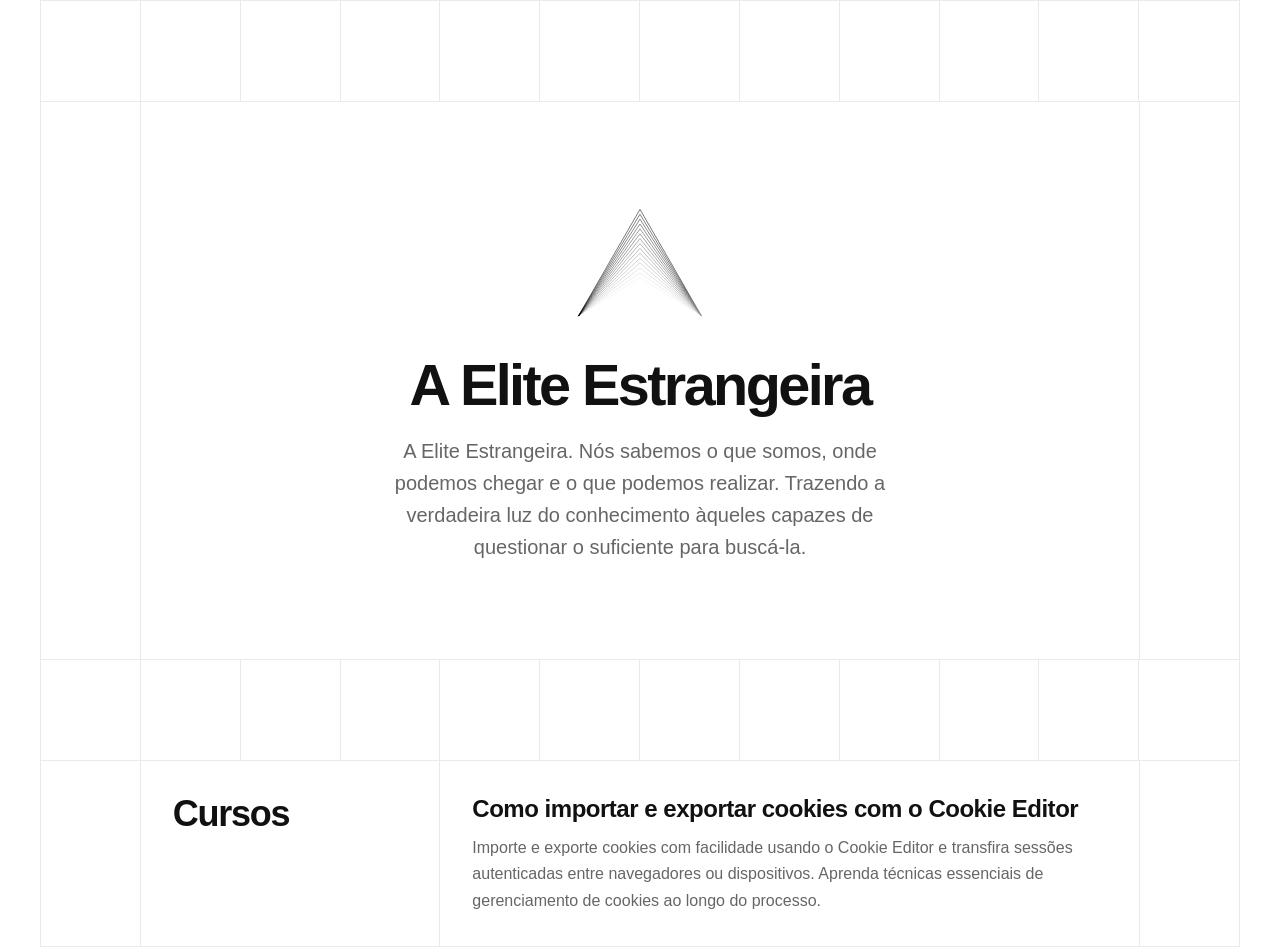
==== index.html @ 9ab05b37 "Initial commit" ====
<!DOCTYPE html>
<html lang="pt-BR" class="light-theme" data-triangle-effect="on" data-triangle-flashes="on">
<head>
  <meta charset="utf-8">
  <meta name="viewport" content="width=device-width, initial-scale=1">
  <meta name="color-scheme" content="light">
  <meta name="description" content="Academia A Elite Estrangeira. A Elite Estrangeira. Nós sabemos o que somos, onde podemos chegar e o que podemos realizar. Trazendo a verdadeira luz do conhecimento àqueles capazes de questionar o suficiente para buscá-la.">
  <title>Academia | A Elite Estrangeira</title>
  <link rel="icon" type="image/x-icon" href="ui/favicon.ico">
  <link rel="stylesheet" href="academy.css">
</head>
<body>
  <main class="academy-content" id="conteudo" aria-labelledby="academy-title">
    <div class="grid-spacer" aria-hidden="true"><span></span><span></span><span></span><span></span><span></span><span></span><span></span><span></span><span></span><span></span><span></span><span></span></div>
    <section class="academy-intro" aria-label="Apresentação da academia">
      <div class="intro-sidebar" aria-hidden="true"></div>
      <div class="intro-center">
        <svg aria-label="Triângulo da A Elite Estrangeira com efeito visual original" class="triangle-module__d-3XEG__triangle hero-brand-mark" fill="none" role="img" style="display:block;width:min(150px,42vw);height:auto;" viewbox="460 430 280 230"><path d="M485 650.4h230L600 451.21z" fill="var(--geist-background)"></path><path d="M715 650.4 L600 451.21 L485 650.4" opacity="1" stroke="var(--geist-foreground)"></path><path d="M715 650.4 L600 460.33 L485 650.4" opacity="0.93" stroke="var(--geist-foreground)"></path><path d="M715 650.4 L600 469.44 L485 650.4" opacity="0.87" stroke="var(--geist-foreground)"></path><path d="M715 650.4 L600 478.56 L485 650.4" opacity="0.8" stroke="var(--geist-foreground)"></path><path d="M715 650.4 L600 487.67 L485 650.4" opacity="0.73" stroke="var(--geist-foreground)"></path><path d="M715 650.4 L600 496.79 L485 650.4" opacity="0.67" stroke="var(--geist-foreground)"></path><path d="M715 650.4 L600 505.9 L485 650.4" opacity="0.6" stroke="var(--geist-foreground)"></path><path d="M715 650.4 L600 515.02 L485 650.4" opacity="0.53" stroke="var(--geist-foreground)"></path><path d="M715 650.4 L600 524.13 L485 650.4" opacity="0.47" stroke="var(--geist-foreground)"></path><path d="M715 650.4 L600 533.25 L485 650.4" opacity="0.4" stroke="var(--geist-foreground)"></path><path d="M715 650.4 L600 542.36 L485 650.4" opacity="0.33" stroke="var(--geist-foreground)"></path><path d="M715 650.4 L600 551.48 L485 650.4" opacity="0.27" stroke="var(--geist-foreground)"></path><path d="M715 650.4 L600 560.59 L485 650.4" opacity="0.2" stroke="var(--geist-foreground)"></path><path d="M715 650.4 L600 569.71 L485 650.4" opacity="0.13" stroke="var(--geist-foreground)"></path><path d="M715 650.4 L600 578.82 L485 650.4" opacity="0.07" stroke="var(--geist-foreground)"></path>
</svg>
        <h1 id="academy-title">A Elite Estrangeira</h1>
        <p class="manifesto">A Elite Estrangeira. Nós sabemos o que somos, onde podemos chegar e o que podemos realizar. Trazendo a verdadeira luz do conhecimento àqueles capazes de questionar o suficiente para buscá-la.</p>
      </div>
      <div class="intro-sidebar" aria-hidden="true"></div>
    </section>
    <div class="grid-spacer" aria-hidden="true"><span></span><span></span><span></span><span></span><span></span><span></span><span></span><span></span><span></span><span></span><span></span><span></span></div>
    <section class="academy-courses" aria-labelledby="courses-title">
      <div class="courses-gutter" aria-hidden="true"></div>
      <div class="courses-heading"><h2 id="courses-title">Cursos</h2></div>
      <div class="course-contents">
        <article class="course-card">
          <h3>Como importar e exportar cookies com o Cookie Editor</h3>
          <p>Importe e exporte cookies com facilidade usando o Cookie Editor e transfira sessões autenticadas entre navegadores ou dispositivos. Aprenda técnicas essenciais de gerenciamento de cookies ao longo do processo.</p>
        </article>
      </div>
      <div class="courses-gutter" aria-hidden="true"></div>
    </section>
  </main>
</body>
</html>
---- academy.css ----
/* Static academy content only — no original header, banner or footer. */
:root { --geist-background: #fff; --geist-foreground: #000;
  --triangle-scan-duration: 4.8s; --triangle-flash-duration: 3.2s;
  --triangle-precession-duration: 6.4s; --triangle-hover-duration: 2.4s;
  color-scheme: light; }
*, *::before, *::after { box-sizing: border-box; }
html { background: #fff; color: #111; scroll-behavior: smooth; }
body { margin: 0; background: #fff; font-family: Arial, Helvetica, system-ui, sans-serif; -webkit-font-smoothing: antialiased; }
.academy-content { max-width: 1200px; min-height: 100vh; margin: 0 auto; border: 1px solid #eaeaea; border-top: 0; border-bottom: 0; }
.grid-spacer { display: grid; grid-template-columns: repeat(12, 1fr); border-top: 1px solid #eaeaea; border-bottom: 1px solid #eaeaea; }
.grid-spacer span { aspect-ratio: 1; border-right: 1px solid #eaeaea; }
.grid-spacer span:last-child { border-right: 0; }
.academy-intro { display: grid; grid-template-columns: 1fr 10fr 1fr; }
.intro-sidebar { border-right: 1px solid #eaeaea; }
.intro-sidebar:last-child { border-left: 1px solid #eaeaea; border-right: 0; }
.intro-center { display: flex; flex-direction: column; align-items: center; justify-content: center; text-align: center; padding: 96px 32px; min-height: 460px; }
.hero-brand-mark { display: block; width: min(150px, 42vw); height: auto; flex: none; }
h1 { font-size: clamp(30px, 4.5vw, 60px); letter-spacing: -.045em; line-height: 1.14; font-weight: 650; margin: 32px 0 16px; }
.manifesto { max-width: 530px; width: 100%; margin: 0; font-size: clamp(16px, 1.6vw, 20px); line-height: 1.6; color: #666; text-wrap: pretty; }
.academy-courses { display: grid; grid-template-columns: 1fr 3fr 7fr 1fr; border-bottom: 1px solid #eaeaea; }
.courses-gutter:first-child { border-right: 1px solid #eaeaea; }
.courses-gutter:last-child { border-left: 1px solid #eaeaea; }
.courses-heading { padding: 32px; border-right: 1px solid #eaeaea; }
h2 { font-size: clamp(25px, 3vw, 36px); font-weight: 650; letter-spacing: -.035em; margin: 0; }
.course-card { display: grid; align-content: center; gap: 10px; padding: 32px; }
h3 { font-size: clamp(18px, 2vw, 24px); font-weight: 650; line-height: 1.35; letter-spacing: -.02em; margin: 0; }
.course-card p { font-size: 16px; line-height: 1.65; color: #666; margin: 0; text-wrap: pretty; }
@media(max-width: 800px) {
 .intro-center { padding: 72px 24px; min-height: 380px; }
 .academy-courses { grid-template-columns: 1fr; }
 .courses-gutter { display: none; }
 .courses-heading { border-right: 0; border-bottom: 1px solid #eaeaea; padding: 28px 24px 18px; }
 .course-card { padding: 28px 24px 36px; }
}
@media(max-width: 480px) {
 .intro-center { padding: 64px 18px; min-height: 330px; }
 .manifesto { line-height: 1.6; }
}

.footer-brand-mark,
.hero-brand-mark {
    -webkit-mask-image: linear-gradient(
        105deg,
        transparent 0%,
        #000 8%,
        #000 38%,
        rgba(0, 0, 0, 0.18) 50%,
        #000 62%,
        #000 92%,
        transparent 100%
    );
    mask-image: linear-gradient(
        105deg,
        transparent 0%,
        #000 8%,
        #000 38%,
        rgba(0, 0, 0, 0.18) 50%,
        #000 62%,
        #000 92%,
        transparent 100%
    );
    -webkit-mask-position: 100% 0;
    mask-position: 100% 0;
    -webkit-mask-size: 300% 100%;
    mask-size: 300% 100%;
    animation: brand-fade-scan var(--triangle-scan-duration, 4.8s) ease-in-out infinite;
    will-change: -webkit-mask-position, mask-position;
}

.footer-brand-mark:hover,
.hero-brand-mark:hover {
    animation-duration: var(--triangle-hover-duration, 2.4s);
}

html.light-theme .hero-brand-mark,
html.light-theme .hero-brand-mark:hover {
    animation:
        brand-fade-scan var(--triangle-scan-duration, 4.8s) ease-in-out infinite,
        academy-hero-coriolis-flash var(--triangle-flash-duration, 3.2s) steps(1, end) infinite,
        academy-hero-coriolis-precession var(--triangle-precession-duration, 6.4s) ease-in-out infinite;
    transform-box: fill-box;
    transform-origin: center;
    will-change: -webkit-mask-position, mask-position, filter, transform;
}

html[data-triangle-effect="off"] .hero-brand-mark {
    -webkit-mask-image: none !important;
    mask-image: none !important;
    animation: none !important;
    filter: none !important;
    transform: none !important;
    will-change: auto !important;
}

html[data-triangle-effect="on"][data-triangle-flashes="off"].light-theme .hero-brand-mark,
html[data-triangle-effect="on"][data-triangle-flashes="off"].light-theme .hero-brand-mark:hover {
    animation:
        brand-fade-scan var(--triangle-scan-duration, 4.8s) ease-in-out infinite,
        academy-hero-coriolis-precession var(--triangle-precession-duration, 6.4s) ease-in-out infinite;
}

html.dark-theme .hero-brand-mark {
    -webkit-mask-image: none;
    mask-image: none;
    animation: none;
    will-change: auto;
}

#header-wrapper a[data-testid="header/navbar/logo"].vercel-logo {
    -webkit-mask-image: none;
    mask-image: none;
    animation: none;
    will-change: auto;
}

@media (hover: hover) and (pointer: fine) {
    #header-wrapper a[data-testid="header/navbar/logo"].vercel-logo:hover,
    html.dark-theme .hero-brand-mark:hover {
        -webkit-mask-image: linear-gradient(
            105deg,
            transparent 0%,
            #000 8%,
            #000 38%,
            rgba(0, 0, 0, 0.18) 50%,
            #000 62%,
            #000 92%,
            transparent 100%
        );
        mask-image: linear-gradient(
            105deg,
            transparent 0%,
            #000 8%,
            #000 38%,
            rgba(0, 0, 0, 0.18) 50%,
            #000 62%,
            #000 92%,
            transparent 100%
        );
        -webkit-mask-position: 100% 0;
        mask-position: 100% 0;
        -webkit-mask-size: 300% 100%;
        mask-size: 300% 100%;
        animation: brand-fade-scan 2.4s ease-in-out 1;
        will-change: -webkit-mask-position, mask-position;
    }

    body[data-page="docs"]
        [data-sidebar-nav="true"]
        span[class~="text-heading-14"][data-docs-brand-snap="true"] {
        -webkit-mask-image: linear-gradient(
            105deg,
            rgba(0, 0, 0, 0.58) 0%,
            #000 8%,
            #000 38%,
            rgba(0, 0, 0, 0.72) 50%,
            #000 62%,
            #000 92%,
            rgba(0, 0, 0, 0.58) 100%
        );
        mask-image: linear-gradient(
            105deg,
            rgba(0, 0, 0, 0.58) 0%,
            #000 8%,
            #000 38%,
            rgba(0, 0, 0, 0.72) 50%,
            #000 62%,
            #000 92%,
            rgba(0, 0, 0, 0.58) 100%
        );
        -webkit-mask-position: 100% 0;
        mask-position: 100% 0;
        -webkit-mask-size: 300% 100%;
        mask-size: 300% 100%;
    }

    body[data-page="docs"]
        [data-sidebar-nav="true"]
        span[class~="text-heading-14"][data-docs-brand-snap="true"] {
        animation: brand-fade-scan 280ms cubic-bezier(0.2, 0.9, 0.2, 1) 1;
        will-change: -webkit-mask-position, mask-position;
    }

}

html[data-triangle-effect="on"].dark-theme .hero-brand-mark,
html[data-triangle-effect="on"].dark-theme .hero-brand-mark:hover {
    -webkit-mask-image: linear-gradient(
        105deg,
        transparent 0%,
        #000 8%,
        #000 38%,
        rgba(0, 0, 0, 0.18) 50%,
        #000 62%,
        #000 92%,
        transparent 100%
    );
    mask-image: linear-gradient(
        105deg,
        transparent 0%,
        #000 8%,
        #000 38%,
        rgba(0, 0, 0, 0.18) 50%,
        #000 62%,
        #000 92%,
        transparent 100%
    );
    -webkit-mask-position: 100% 0;
    mask-position: 100% 0;
    -webkit-mask-size: 300% 100%;
    mask-size: 300% 100%;
    animation:
        brand-fade-scan var(--triangle-scan-duration, 4.8s) ease-in-out infinite,
        academy-hero-coriolis-flash var(--triangle-flash-duration, 3.2s) steps(1, end) infinite,
        academy-hero-coriolis-precession var(--triangle-precession-duration, 6.4s) ease-in-out infinite;
    transform-box: fill-box;
    transform-origin: center;
    will-change: -webkit-mask-position, mask-position, filter, transform;
}

html[data-triangle-effect="on"][data-triangle-flashes="off"].dark-theme .hero-brand-mark,
html[data-triangle-effect="on"][data-triangle-flashes="off"].dark-theme .hero-brand-mark:hover {
    animation:
        brand-fade-scan var(--triangle-scan-duration, 4.8s) ease-in-out infinite,
        academy-hero-coriolis-precession var(--triangle-precession-duration, 6.4s) ease-in-out infinite;
}

@keyframes brand-fade-scan {
    0%,
    100% {
        -webkit-mask-position: 100% 0;
        mask-position: 100% 0;
    }

    50% {
        -webkit-mask-position: 0% 0;
        mask-position: 0% 0;
    }
}

@keyframes academy-hero-coriolis-flash {
    0%,
    6%,
    11%,
    25%,
    42%,
    58%,
    64%,
    81%,
    96%,
    100% {
        filter: none;
    }

    3% {
        filter: brightness(0) invert(1)
            drop-shadow(7px -3px 5px rgba(255, 255, 255, 0.98))
            drop-shadow(-3px 7px 11px rgba(255, 255, 255, 0.72));
    }

    9% {
        filter: brightness(0) invert(1)
            drop-shadow(2px 8px 6px rgba(255, 255, 255, 0.94))
            drop-shadow(-7px -2px 9px rgba(255, 255, 255, 0.62));
    }

    22% {
        filter: brightness(0) invert(1)
            drop-shadow(-8px 2px 7px rgba(255, 255, 255, 0.98))
            drop-shadow(3px -7px 12px rgba(255, 255, 255, 0.7));
    }

    39% {
        filter: brightness(0) invert(1)
            drop-shadow(-3px -8px 5px rgba(255, 255, 255, 0.9))
            drop-shadow(8px 3px 10px rgba(255, 255, 255, 0.64));
    }

    55% {
        filter: brightness(0) invert(1)
            drop-shadow(8px 4px 7px rgba(255, 255, 255, 1))
            drop-shadow(-4px -8px 12px rgba(255, 255, 255, 0.74));
    }

    61% {
        filter: brightness(0) invert(1)
            drop-shadow(-2px 8px 5px rgba(255, 255, 255, 0.92))
            drop-shadow(7px -3px 9px rgba(255, 255, 255, 0.6));
    }

    78% {
        filter: brightness(0) invert(1)
            drop-shadow(-8px -3px 7px rgba(255, 255, 255, 0.98))
            drop-shadow(4px 8px 11px rgba(255, 255, 255, 0.68));
    }

    94% {
        filter: brightness(0) invert(1)
            drop-shadow(3px -8px 6px rgba(255, 255, 255, 0.94))
            drop-shadow(-7px 3px 10px rgba(255, 255, 255, 0.66));
    }
}

@keyframes academy-hero-coriolis-precession {
    0%,
    100% {
        transform: translate3d(-1px, 0, 0) rotate(-0.8deg) scale(0.995);
    }

    25% {
        transform: translate3d(0, -1px, 0) rotate(0.35deg) scale(1.005);
    }

    50% {
        transform: translate3d(1px, 0, 0) rotate(0.8deg) scale(1.01);
    }

    75% {
        transform: translate3d(0, 1px, 0) rotate(-0.35deg) scale(1.005);
    }
}

@media (prefers-reduced-motion: reduce) {
  .hero-brand-mark, .hero-brand-mark:hover { animation: none !important; -webkit-mask-position: 50% 0; mask-position: 50% 0; transform: none !important; filter: none !important; }
}
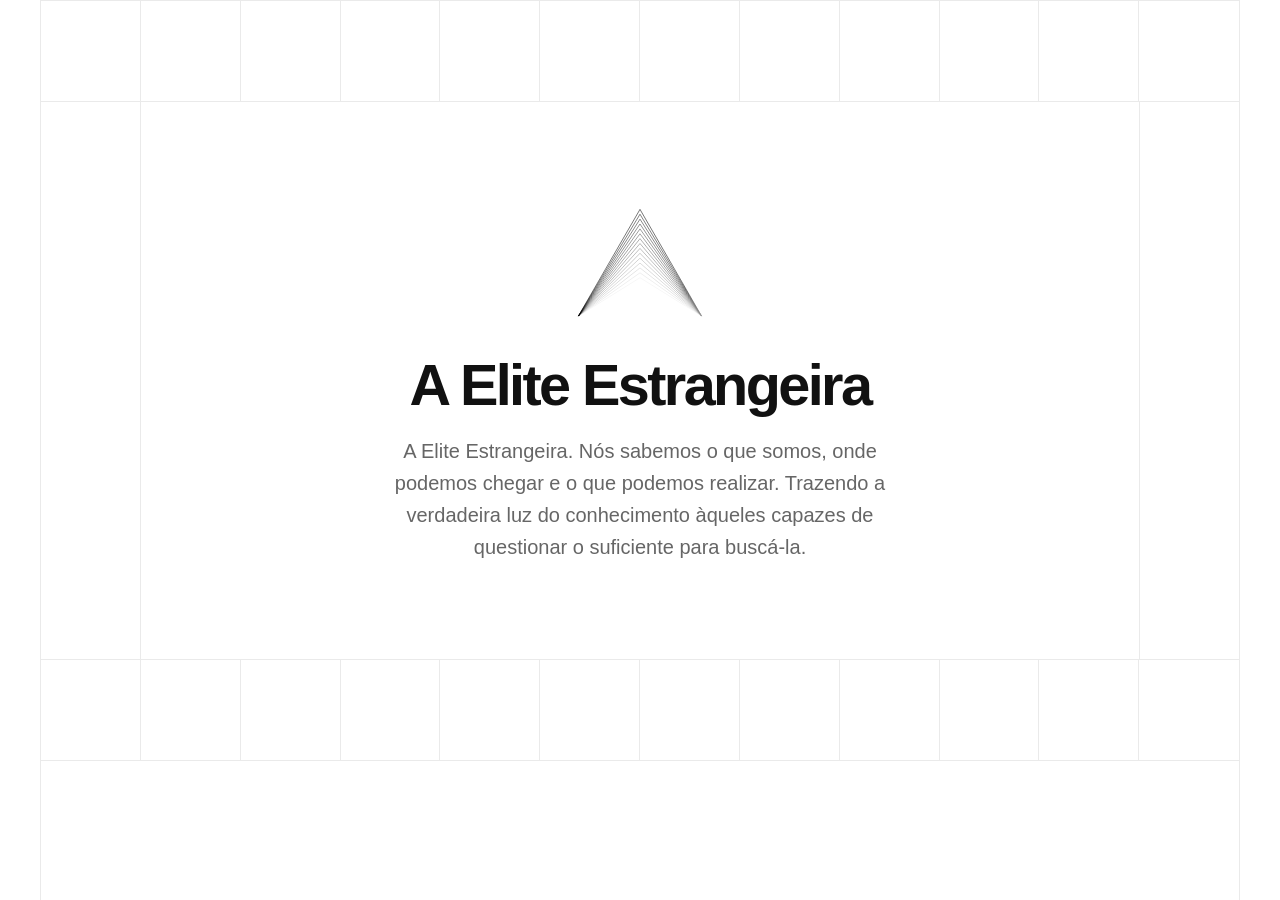
==== commit d19738df: "Initial commit" ====
--- a/index.html
+++ b/index.html
@@ -1,11 +1,11 @@
 <!DOCTYPE html>
-<html lang="pt-BR" class="light-theme" data-triangle-effect="on" data-triangle-flashes="on">
+<html lang="pt-BR" class="light-theme" data-triangle-effect="on" data-triangle-flashes="off">
 <head>
   <meta charset="utf-8">
   <meta name="viewport" content="width=device-width, initial-scale=1">
   <meta name="color-scheme" content="light">
-  <meta name="description" content="Academia A Elite Estrangeira. A Elite Estrangeira. Nós sabemos o que somos, onde podemos chegar e o que podemos realizar. Trazendo a verdadeira luz do conhecimento àqueles capazes de questionar o suficiente para buscá-la.">
-  <title>Academia | A Elite Estrangeira</title>
+  <meta name="description" content="A Elite Estrangeira. A Elite Estrangeira. Nós sabemos o que somos, onde podemos chegar e o que podemos realizar. Trazendo a verdadeira luz do conhecimento àqueles capazes de questionar o suficiente para buscá-la.">
+  <title>Hostinger Simulator - Windows Native Core + Elixir/OTP | hostinger-simulator-mcp</title>
   <link rel="icon" type="image/x-icon" href="ui/favicon.ico">
   <link rel="stylesheet" href="academy.css">
 </head>
@@ -23,17 +23,6 @@
       <div class="intro-sidebar" aria-hidden="true"></div>
     </section>
     <div class="grid-spacer" aria-hidden="true"><span></span><span></span><span></span><span></span><span></span><span></span><span></span><span></span><span></span><span></span><span></span><span></span></div>
-    <section class="academy-courses" aria-labelledby="courses-title">
-      <div class="courses-gutter" aria-hidden="true"></div>
-      <div class="courses-heading"><h2 id="courses-title">Cursos</h2></div>
-      <div class="course-contents">
-        <article class="course-card">
-          <h3>Como importar e exportar cookies com o Cookie Editor</h3>
-          <p>Importe e exporte cookies com facilidade usando o Cookie Editor e transfira sessões autenticadas entre navegadores ou dispositivos. Aprenda técnicas essenciais de gerenciamento de cookies ao longo do processo.</p>
-        </article>
-      </div>
-      <div class="courses-gutter" aria-hidden="true"></div>
-    </section>
   </main>
 </body>
 </html>
--- a/academy.css
+++ b/academy.css
@@ -1,7 +1,6 @@
 /* Static academy content only — no original header, banner or footer. */
 :root { --geist-background: #fff; --geist-foreground: #000;
-  --triangle-scan-duration: 4.8s; --triangle-flash-duration: 3.2s;
-  --triangle-precession-duration: 6.4s; --triangle-hover-duration: 2.4s;
+  --triangle-scan-duration: 4.8s; --triangle-hover-duration: 2.4s;
   color-scheme: light; }
 *, *::before, *::after { box-sizing: border-box; }
 html { background: #fff; color: #111; scroll-behavior: smooth; }
@@ -17,27 +16,14 @@
 .hero-brand-mark { display: block; width: min(150px, 42vw); height: auto; flex: none; }
 h1 { font-size: clamp(30px, 4.5vw, 60px); letter-spacing: -.045em; line-height: 1.14; font-weight: 650; margin: 32px 0 16px; }
 .manifesto { max-width: 530px; width: 100%; margin: 0; font-size: clamp(16px, 1.6vw, 20px); line-height: 1.6; color: #666; text-wrap: pretty; }
-.academy-courses { display: grid; grid-template-columns: 1fr 3fr 7fr 1fr; border-bottom: 1px solid #eaeaea; }
-.courses-gutter:first-child { border-right: 1px solid #eaeaea; }
-.courses-gutter:last-child { border-left: 1px solid #eaeaea; }
-.courses-heading { padding: 32px; border-right: 1px solid #eaeaea; }
-h2 { font-size: clamp(25px, 3vw, 36px); font-weight: 650; letter-spacing: -.035em; margin: 0; }
-.course-card { display: grid; align-content: center; gap: 10px; padding: 32px; }
-h3 { font-size: clamp(18px, 2vw, 24px); font-weight: 650; line-height: 1.35; letter-spacing: -.02em; margin: 0; }
-.course-card p { font-size: 16px; line-height: 1.65; color: #666; margin: 0; text-wrap: pretty; }
 @media(max-width: 800px) {
- .intro-center { padding: 72px 24px; min-height: 380px; }
- .academy-courses { grid-template-columns: 1fr; }
- .courses-gutter { display: none; }
- .courses-heading { border-right: 0; border-bottom: 1px solid #eaeaea; padding: 28px 24px 18px; }
- .course-card { padding: 28px 24px 36px; }
+  .intro-center { padding: 72px 24px; min-height: 380px; }
 }
 @media(max-width: 480px) {
- .intro-center { padding: 64px 18px; min-height: 330px; }
- .manifesto { line-height: 1.6; }
+  .intro-center { padding: 64px 18px; min-height: 330px; }
+  .manifesto { line-height: 1.6; }
 }
 
-.footer-brand-mark,
 .hero-brand-mark {
     -webkit-mask-image: linear-gradient(
         105deg,
@@ -67,161 +53,8 @@
     will-change: -webkit-mask-position, mask-position;
 }
 
-.footer-brand-mark:hover,
 .hero-brand-mark:hover {
     animation-duration: var(--triangle-hover-duration, 2.4s);
-}
-
-html.light-theme .hero-brand-mark,
-html.light-theme .hero-brand-mark:hover {
-    animation:
-        brand-fade-scan var(--triangle-scan-duration, 4.8s) ease-in-out infinite,
-        academy-hero-coriolis-flash var(--triangle-flash-duration, 3.2s) steps(1, end) infinite,
-        academy-hero-coriolis-precession var(--triangle-precession-duration, 6.4s) ease-in-out infinite;
-    transform-box: fill-box;
-    transform-origin: center;
-    will-change: -webkit-mask-position, mask-position, filter, transform;
-}
-
-html[data-triangle-effect="off"] .hero-brand-mark {
-    -webkit-mask-image: none !important;
-    mask-image: none !important;
-    animation: none !important;
-    filter: none !important;
-    transform: none !important;
-    will-change: auto !important;
-}
-
-html[data-triangle-effect="on"][data-triangle-flashes="off"].light-theme .hero-brand-mark,
-html[data-triangle-effect="on"][data-triangle-flashes="off"].light-theme .hero-brand-mark:hover {
-    animation:
-        brand-fade-scan var(--triangle-scan-duration, 4.8s) ease-in-out infinite,
-        academy-hero-coriolis-precession var(--triangle-precession-duration, 6.4s) ease-in-out infinite;
-}
-
-html.dark-theme .hero-brand-mark {
-    -webkit-mask-image: none;
-    mask-image: none;
-    animation: none;
-    will-change: auto;
-}
-
-#header-wrapper a[data-testid="header/navbar/logo"].vercel-logo {
-    -webkit-mask-image: none;
-    mask-image: none;
-    animation: none;
-    will-change: auto;
-}
-
-@media (hover: hover) and (pointer: fine) {
-    #header-wrapper a[data-testid="header/navbar/logo"].vercel-logo:hover,
-    html.dark-theme .hero-brand-mark:hover {
-        -webkit-mask-image: linear-gradient(
-            105deg,
-            transparent 0%,
-            #000 8%,
-            #000 38%,
-            rgba(0, 0, 0, 0.18) 50%,
-            #000 62%,
-            #000 92%,
-            transparent 100%
-        );
-        mask-image: linear-gradient(
-            105deg,
-            transparent 0%,
-            #000 8%,
-            #000 38%,
-            rgba(0, 0, 0, 0.18) 50%,
-            #000 62%,
-            #000 92%,
-            transparent 100%
-        );
-        -webkit-mask-position: 100% 0;
-        mask-position: 100% 0;
-        -webkit-mask-size: 300% 100%;
-        mask-size: 300% 100%;
-        animation: brand-fade-scan 2.4s ease-in-out 1;
-        will-change: -webkit-mask-position, mask-position;
-    }
-
-    body[data-page="docs"]
-        [data-sidebar-nav="true"]
-        span[class~="text-heading-14"][data-docs-brand-snap="true"] {
-        -webkit-mask-image: linear-gradient(
-            105deg,
-            rgba(0, 0, 0, 0.58) 0%,
-            #000 8%,
-            #000 38%,
-            rgba(0, 0, 0, 0.72) 50%,
-            #000 62%,
-            #000 92%,
-            rgba(0, 0, 0, 0.58) 100%
-        );
-        mask-image: linear-gradient(
-            105deg,
-            rgba(0, 0, 0, 0.58) 0%,
-            #000 8%,
-            #000 38%,
-            rgba(0, 0, 0, 0.72) 50%,
-            #000 62%,
-            #000 92%,
-            rgba(0, 0, 0, 0.58) 100%
-        );
-        -webkit-mask-position: 100% 0;
-        mask-position: 100% 0;
-        -webkit-mask-size: 300% 100%;
-        mask-size: 300% 100%;
-    }
-
-    body[data-page="docs"]
-        [data-sidebar-nav="true"]
-        span[class~="text-heading-14"][data-docs-brand-snap="true"] {
-        animation: brand-fade-scan 280ms cubic-bezier(0.2, 0.9, 0.2, 1) 1;
-        will-change: -webkit-mask-position, mask-position;
-    }
-
-}
-
-html[data-triangle-effect="on"].dark-theme .hero-brand-mark,
-html[data-triangle-effect="on"].dark-theme .hero-brand-mark:hover {
-    -webkit-mask-image: linear-gradient(
-        105deg,
-        transparent 0%,
-        #000 8%,
-        #000 38%,
-        rgba(0, 0, 0, 0.18) 50%,
-        #000 62%,
-        #000 92%,
-        transparent 100%
-    );
-    mask-image: linear-gradient(
-        105deg,
-        transparent 0%,
-        #000 8%,
-        #000 38%,
-        rgba(0, 0, 0, 0.18) 50%,
-        #000 62%,
-        #000 92%,
-        transparent 100%
-    );
-    -webkit-mask-position: 100% 0;
-    mask-position: 100% 0;
-    -webkit-mask-size: 300% 100%;
-    mask-size: 300% 100%;
-    animation:
-        brand-fade-scan var(--triangle-scan-duration, 4.8s) ease-in-out infinite,
-        academy-hero-coriolis-flash var(--triangle-flash-duration, 3.2s) steps(1, end) infinite,
-        academy-hero-coriolis-precession var(--triangle-precession-duration, 6.4s) ease-in-out infinite;
-    transform-box: fill-box;
-    transform-origin: center;
-    will-change: -webkit-mask-position, mask-position, filter, transform;
-}
-
-html[data-triangle-effect="on"][data-triangle-flashes="off"].dark-theme .hero-brand-mark,
-html[data-triangle-effect="on"][data-triangle-flashes="off"].dark-theme .hero-brand-mark:hover {
-    animation:
-        brand-fade-scan var(--triangle-scan-duration, 4.8s) ease-in-out infinite,
-        academy-hero-coriolis-precession var(--triangle-precession-duration, 6.4s) ease-in-out infinite;
 }
 
 @keyframes brand-fade-scan {
@@ -237,88 +70,6 @@
     }
 }
 
-@keyframes academy-hero-coriolis-flash {
-    0%,
-    6%,
-    11%,
-    25%,
-    42%,
-    58%,
-    64%,
-    81%,
-    96%,
-    100% {
-        filter: none;
-    }
-
-    3% {
-        filter: brightness(0) invert(1)
-            drop-shadow(7px -3px 5px rgba(255, 255, 255, 0.98))
-            drop-shadow(-3px 7px 11px rgba(255, 255, 255, 0.72));
-    }
-
-    9% {
-        filter: brightness(0) invert(1)
-            drop-shadow(2px 8px 6px rgba(255, 255, 255, 0.94))
-            drop-shadow(-7px -2px 9px rgba(255, 255, 255, 0.62));
-    }
-
-    22% {
-        filter: brightness(0) invert(1)
-            drop-shadow(-8px 2px 7px rgba(255, 255, 255, 0.98))
-            drop-shadow(3px -7px 12px rgba(255, 255, 255, 0.7));
-    }
-
-    39% {
-        filter: brightness(0) invert(1)
-            drop-shadow(-3px -8px 5px rgba(255, 255, 255, 0.9))
-            drop-shadow(8px 3px 10px rgba(255, 255, 255, 0.64));
-    }
-
-    55% {
-        filter: brightness(0) invert(1)
-            drop-shadow(8px 4px 7px rgba(255, 255, 255, 1))
-            drop-shadow(-4px -8px 12px rgba(255, 255, 255, 0.74));
-    }
-
-    61% {
-        filter: brightness(0) invert(1)
-            drop-shadow(-2px 8px 5px rgba(255, 255, 255, 0.92))
-            drop-shadow(7px -3px 9px rgba(255, 255, 255, 0.6));
-    }
-
-    78% {
-        filter: brightness(0) invert(1)
-            drop-shadow(-8px -3px 7px rgba(255, 255, 255, 0.98))
-            drop-shadow(4px 8px 11px rgba(255, 255, 255, 0.68));
-    }
-
-    94% {
-        filter: brightness(0) invert(1)
-            drop-shadow(3px -8px 6px rgba(255, 255, 255, 0.94))
-            drop-shadow(-7px 3px 10px rgba(255, 255, 255, 0.66));
-    }
-}
-
-@keyframes academy-hero-coriolis-precession {
-    0%,
-    100% {
-        transform: translate3d(-1px, 0, 0) rotate(-0.8deg) scale(0.995);
-    }
-
-    25% {
-        transform: translate3d(0, -1px, 0) rotate(0.35deg) scale(1.005);
-    }
-
-    50% {
-        transform: translate3d(1px, 0, 0) rotate(0.8deg) scale(1.01);
-    }
-
-    75% {
-        transform: translate3d(0, 1px, 0) rotate(-0.35deg) scale(1.005);
-    }
-}
-
 @media (prefers-reduced-motion: reduce) {
   .hero-brand-mark, .hero-brand-mark:hover { animation: none !important; -webkit-mask-position: 50% 0; mask-position: 50% 0; transform: none !important; filter: none !important; }
 }
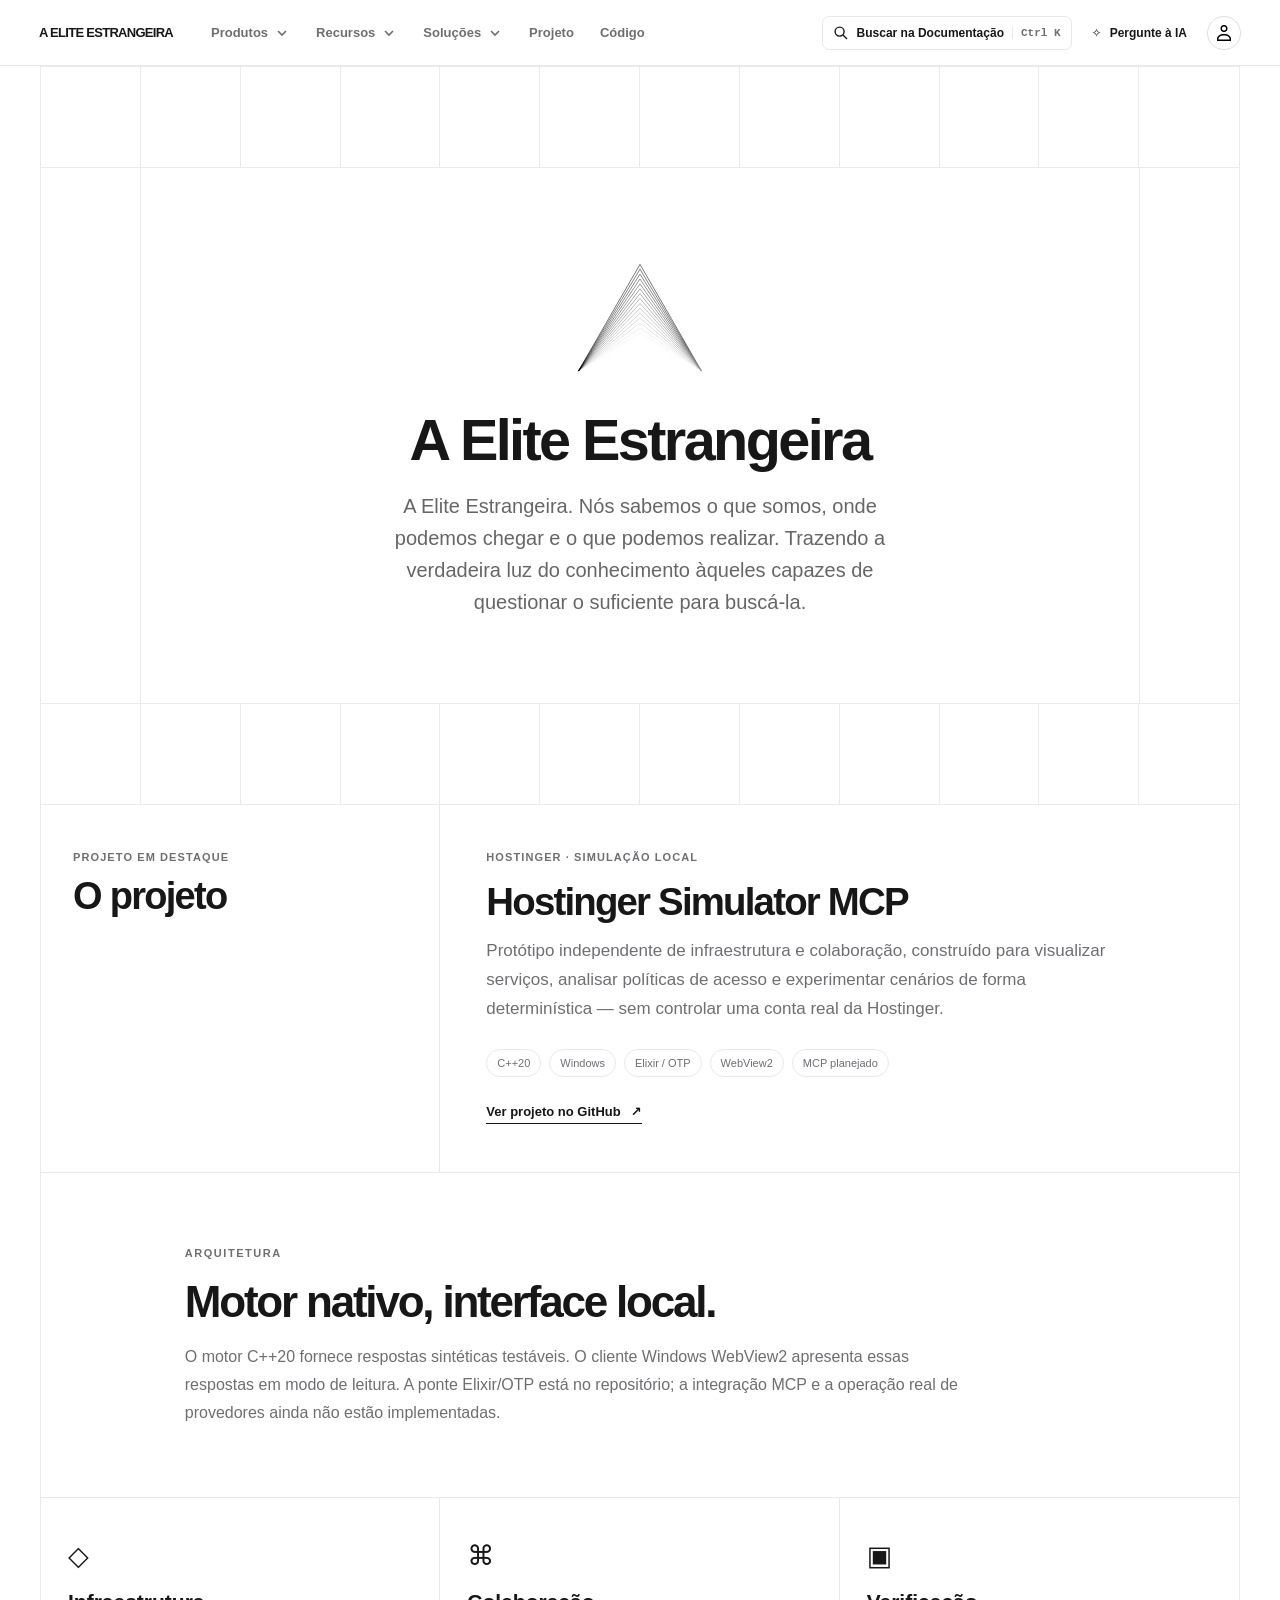
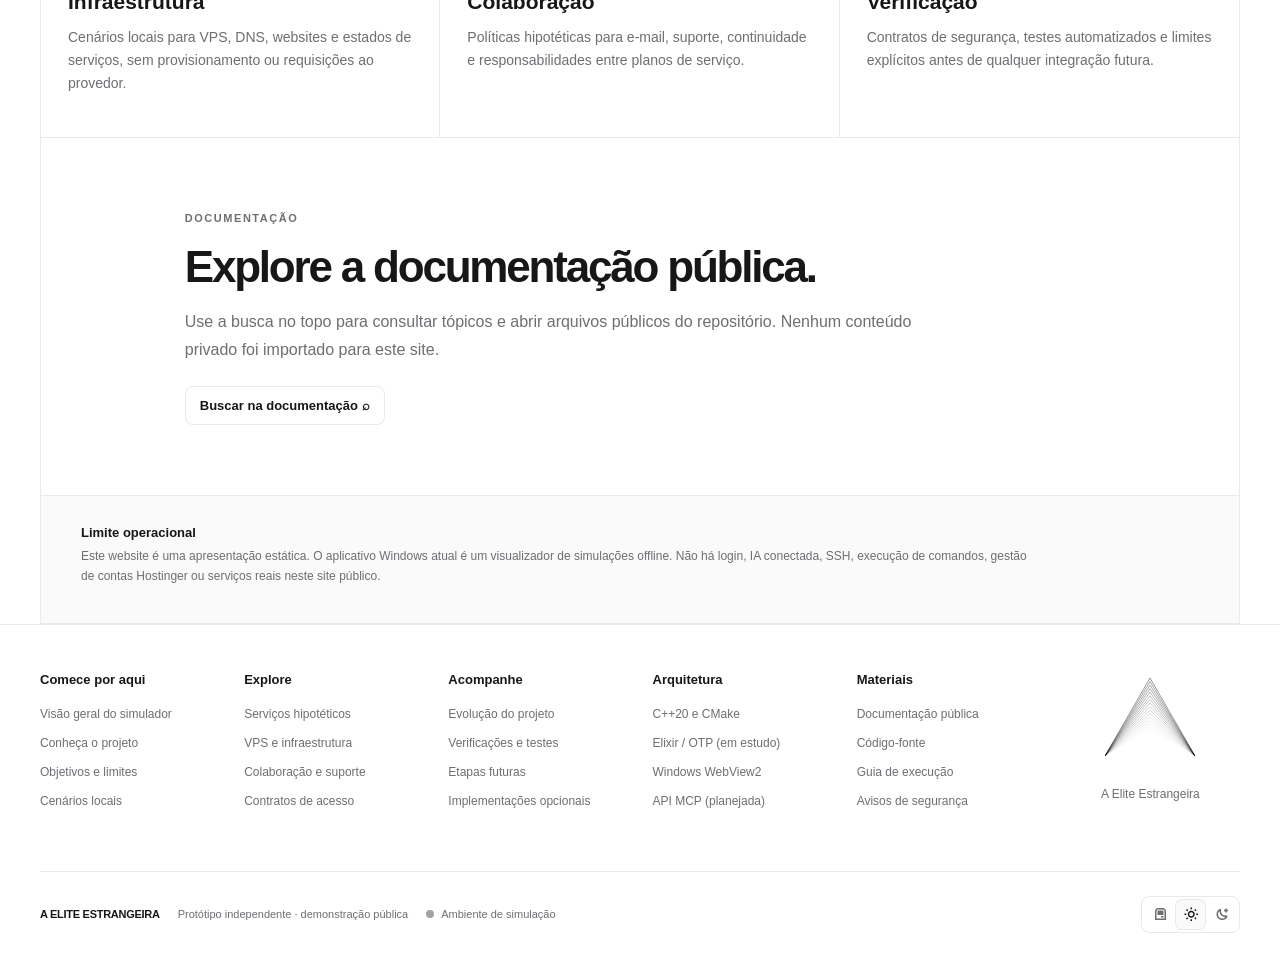
==== commit ea5805fd: "Initial commit" ====
--- a/index.html
+++ b/index.html
@@ -1,28 +1,331 @@
 <!DOCTYPE html>
 <html lang="pt-BR" class="light-theme" data-triangle-effect="on" data-triangle-flashes="off">
 <head>
-  <meta charset="utf-8">
-  <meta name="viewport" content="width=device-width, initial-scale=1">
-  <meta name="color-scheme" content="light">
-  <meta name="description" content="A Elite Estrangeira. A Elite Estrangeira. Nós sabemos o que somos, onde podemos chegar e o que podemos realizar. Trazendo a verdadeira luz do conhecimento àqueles capazes de questionar o suficiente para buscá-la.">
-  <title>Hostinger Simulator - Windows Native Core + Elixir/OTP | hostinger-simulator-mcp</title>
-  <link rel="icon" type="image/x-icon" href="ui/favicon.ico">
-  <link rel="stylesheet" href="academy.css">
+<meta charset="utf-8">
+<meta name="viewport" content="width=device-width,initial-scale=1">
+<meta name="color-scheme" content="light dark">
+<meta name="description" content="A Elite Estrangeira apresenta o Hostinger Simulator MCP, um protótipo local de simulação de infraestrutura com C++20, Elixir/OTP e Windows WebView2.">
+<meta http-equiv="Content-Security-Policy" content="default-src 'none'; style-src 'self' 'sha256-vjX/Ms5ZorvONaTHqvYMCQYpSX85HBQCy3byOvVXPZQ='; script-src 'sha256-MflqEhPy3IQPQmxXF8Bscbmhbggr8z+Njzoig4J2SHk='; img-src 'self'; font-src 'none'; connect-src 'none'; form-action 'none'; base-uri 'none'; object-src 'none'; frame-src 'none'">
+<title>Hostinger Simulator - Windows Native Core + Elixir/OTP | hostinger-simulator-mcp</title>
+<link rel="icon" type="image/x-icon" href="ui/favicon.ico">
+<link rel="stylesheet" href="academy.css">
+<style>
+/* Public-only presentation layer. No private app assets or real service connections. */
+:root{--ink:#171717;--subtle:#6e6e73;--line:#e9e9eb;--panel:#fff;--mute:#fafafa;--accent:#101010;--screen-height:100vh}
+html{scroll-padding-top:92px}body{color:var(--ink);background:var(--panel)}button,input,textarea{font:inherit}button{cursor:pointer}button:focus-visible,a:focus-visible,input:focus-visible,textarea:focus-visible{outline:2px solid #5273dc;outline-offset:3px}
+a{color:inherit;text-decoration:none}a:hover{text-decoration:none}svg{flex-shrink:0}.sr-only{position:absolute!important;width:1px;height:1px;padding:0;margin:-1px;overflow:hidden;clip:rect(0,0,0,0);white-space:nowrap;border:0}
+.site-header{height:66px;position:relative;z-index:40;background:var(--panel);border-bottom:1px solid var(--line)}
+.header-inner{max-width:1250px;height:100%;padding:0 24px;margin:auto;display:flex;align-items:center;gap:28px}
+.brand-link{font-size:13px;font-weight:800;letter-spacing:-.055em;white-space:nowrap;color:var(--ink)}
+.primary-nav{display:flex;align-items:center;height:100%;gap:6px;flex:1;min-width:0}.nav-group{height:100%;display:flex;align-items:center}
+.nav-trigger,.plain-nav-link{border:0;background:transparent;white-space:nowrap;color:var(--subtle);font-size:13px;font-weight:550;padding:9px 10px;display:flex;gap:6px;align-items:center;border-radius:6px}
+.nav-trigger svg{transition:transform .18s ease}.nav-trigger[aria-expanded=true] svg{transform:rotate(180deg)}.nav-trigger:hover,.nav-trigger[aria-expanded=true],.plain-nav-link:hover{background:var(--mute);color:var(--ink)}
+.mega{position:absolute;top:65px;left:50%;width:min(940px,calc(100vw - 48px));transform:translateX(-50%);padding:30px 31px 24px;background:var(--panel);border:1px solid var(--line);border-radius:0 0 14px 14px;box-shadow:0 16px 30px rgba(0,0,0,.09)}.mega[hidden]{display:none}
+.mega-grid{display:grid;grid-template-columns:repeat(3,minmax(0,1fr));gap:26px;min-height:344px}.nav-column{min-width:0}.nav-column h3{font-size:12px;color:var(--subtle);font-weight:600;margin:0 0 10px;padding-left:10px;line-height:24px}.nav-slots{display:grid;grid-template-rows:repeat(5,62px)}
+.nav-item{border-radius:7px;padding:10px;min-width:0;display:flex;align-items:center;gap:11px;transition:background .12s}.nav-item:hover{background:var(--mute)}.nav-item svg{width:20px;height:20px;max-width:24px;max-height:24px;color:var(--ink)}.nav-item>span{min-width:0;display:grid;gap:4px}.nav-item strong{font-size:13px;font-weight:600;line-height:16px;white-space:nowrap;overflow:hidden;text-overflow:ellipsis}.nav-item small{font-size:12px;line-height:15px;color:var(--subtle);white-space:nowrap;overflow:hidden;text-overflow:ellipsis}.nav-slot-empty{height:62px;pointer-events:none}
+.header-actions{display:flex;align-items:center;gap:9px;min-width:0}.header-action{border:1px solid var(--line);background:var(--panel);padding:8px 10px;color:var(--ink);border-radius:7px;display:flex;align-items:center;gap:8px;white-space:nowrap;font-size:12px;font-weight:550}.header-action:hover,.account-trigger:hover{background:var(--mute)}.header-action kbd{color:var(--subtle);font-size:11px;border-left:1px solid var(--line);padding-left:8px}.ai-launch{border-color:transparent}
+.profile-wrap{position:relative}.account-trigger{height:34px;width:34px;display:grid;place-items:center;border:1px solid #dedede;border-radius:50%;background:var(--panel)}.account-trigger svg{height:16px;width:16px}.account-popover{position:absolute;top:45px;right:0;border:1px solid var(--line);background:var(--panel);width:226px;padding:9px;box-shadow:0 12px 28px rgba(0,0,0,.12);border-radius:11px}.account-popover[hidden]{display:none}.account-title{font-size:12px;font-weight:700;padding:9px;color:var(--subtle)}.account-popover>button{display:block;width:100%;text-align:left;font-size:14px;border:0;border-radius:6px;padding:10px;background:transparent;color:var(--ink)}.account-popover>button:hover{background:var(--mute)}.account-popover small{display:block;padding:9px;font-size:11px;color:var(--subtle);line-height:1.5}
+.mobile-toggle,.mobile-menu{display:none}.mobile-menu[hidden]{display:none}
+/* Central presentation maintains the academy's twelve-column grid rhythm. */
+.academy-content{max-width:1200px}.intro-center{min-height:490px;padding:85px 25px}.hero-brand-mark{width:min(150px,42vw);height:auto;display:block}.project-intro{display:grid;grid-template-columns:4fr 8fr;border-bottom:1px solid var(--line)}.section-label{padding:42px 32px;border-right:1px solid var(--line)}.section-label h2{font-size:clamp(27px,3vw,38px);margin:10px 0;font-weight:650;letter-spacing:-.045em}.eyebrow,.project-kicker{font-size:11px;font-weight:700;letter-spacing:.10em;color:var(--subtle)}.project-card{padding:42px 46px 48px}.project-card h3{font-size:clamp(26px,3vw,43px);letter-spacing:-.047em;line-height:1.13;margin:15px 0 14px;font-weight:650}.project-card p{font-size:17px;line-height:1.7;color:var(--subtle);max-width:650px;margin:0}.project-tags{display:flex;flex-wrap:wrap;gap:8px;margin:25px 0}.project-tags span{border:1px solid var(--line);border-radius:40px;padding:7px 10px;font-size:11px;color:var(--subtle)}.text-link{font-size:13px;font-weight:650;display:inline-flex;gap:10px;align-items:center;padding-bottom:4px;border-bottom:1px solid var(--ink)}.text-link:hover{opacity:.65}
+.section-band{padding:70px 12%;border-bottom:1px solid var(--line)}.section-band>span{font-size:11px;letter-spacing:.14em;font-weight:700;color:var(--subtle)}.section-band h2{margin:16px 0;font-size:clamp(29px,4vw,44px);line-height:1.14;letter-spacing:-.05em}.section-band p{font-size:16px;color:var(--subtle);line-height:1.75;max-width:780px;margin:0}.feature-row{display:grid;grid-template-columns:repeat(3,minmax(0,1fr));border-bottom:1px solid var(--line)}.feature-row article{padding:42px 27px;border-right:1px solid var(--line)}.feature-row article:last-child{border-right:0}.feature-icon{font-size:27px}.feature-row h2{font-size:21px;font-weight:650;margin:18px 0 12px}.feature-row p{font-size:14px;color:var(--subtle);line-height:1.65;margin:0}.outline-button{border:1px solid var(--line);border-radius:8px;background:var(--panel);padding:11px 14px;font-size:13px;font-weight:600;margin-top:22px;color:var(--ink)}.outline-button:hover{background:var(--mute)}.fine-print{padding:27px 40px 36px;border-bottom:1px solid var(--line);background:var(--mute)}.fine-print strong{font-size:13px}.fine-print p{max-width:950px;font-size:12px;line-height:1.65;color:var(--subtle);margin:6px 0 0}
+/* Footer: exactly five informational columns plus the original triangle mark. */
+.site-footer{border-top:1px solid var(--line);background:var(--panel)}.footer-inner{max-width:1248px;padding:47px 24px 24px;margin:auto}.footer-grid{display:grid;grid-template-columns:repeat(6,minmax(0,1fr));gap:25px}.foot-col{display:flex;flex-direction:column;align-items:flex-start;gap:13px}.foot-col h3{font-size:13px;font-weight:650;margin:0 0 6px}.foot-col>span{font-size:12px;line-height:1.35;color:var(--subtle)}.foot-brand{align-items:center;text-align:center}.foot-brand svg{width:min(90px,95%);height:auto}.foot-brand p{font-size:12px;color:var(--subtle)}.footer-bottom{border-top:1px solid var(--line);margin-top:58px;padding:24px 0 0;display:flex;align-items:center;justify-content:space-between;gap:18px}.footer-meta{display:flex;align-items:center;gap:18px;flex-wrap:wrap;font-size:11px;color:var(--subtle)}.footer-meta strong{color:var(--ink);font-weight:750;letter-spacing:-.025em}.status-mark{display:flex;align-items:center;gap:7px}.status-dot{height:8px;width:8px;border-radius:50%;background:#a3a3a3}
+.theme-switcher{display:flex;align-items:center;border:1px solid var(--line);padding:3px;border-radius:8px;margin:0;gap:2px;white-space:nowrap}.theme-choice{display:flex;cursor:pointer;position:relative}.theme-choice input{position:absolute;width:1px;height:1px;opacity:0}.theme-choice>span{width:29px;height:29px;display:grid;place-items:center;border-radius:6px;color:var(--subtle)}.theme-choice svg{width:16px;height:16px}.theme-choice input:checked+span{background:var(--mute);color:var(--ink);box-shadow:0 0 0 1px var(--line)}.theme-choice input:focus-visible+span{outline:2px solid #5273dc}
+/* Working local dialogs: no remote requests, no credentials. */
+.modal-layer{position:fixed;inset:0;z-index:100;display:grid;place-items:start center;padding:clamp(60px,11vh,145px) 18px 24px}.modal-layer[hidden]{display:none}.modal-scrim{position:absolute;inset:0;background:rgba(13,13,13,.34);backdrop-filter:blur(3px)}.modal-dialog{position:relative;width:min(580px,100%);max-height:calc(100vh - 90px);background:var(--panel);box-shadow:0 24px 70px rgba(0,0,0,.2);border:1px solid var(--line);border-radius:13px;overflow-y:auto}.modal-top{display:flex;justify-content:space-between;align-items:center;border-bottom:1px solid var(--line);padding:13px 21px;font-size:11px;color:var(--subtle)}.modal-x{width:30px;height:30px;border-radius:6px;border:0;background:transparent;color:var(--subtle);font-size:23px}.modal-x:hover{background:var(--mute)}.modal-body{padding:26px}.modal-body h2{font-size:25px;font-weight:650;letter-spacing:-.035em;margin:0 0 10px}.modal-body p{font-size:13px;line-height:1.7;color:var(--subtle);margin:0 0 22px}.field-label{display:block;font-size:12px;font-weight:650;margin-bottom:8px}.modal-body textarea,.modal-body input[type=search]{width:100%;min-width:0;resize:vertical;border:1px solid var(--line);border-radius:9px;padding:13px;color:var(--ink);background:var(--panel);line-height:1.5;outline-offset:0}.modal-body textarea:focus,.modal-body input:focus{border-color:var(--ink)}.modal-actions{margin-top:15px;display:flex;align-items:center;gap:13px}.action-primary{border:1px solid var(--ink);padding:11px 15px;border-radius:7px;background:var(--ink);color:var(--panel);font-size:12px;font-weight:650}.dialog-feedback{font-size:12px;color:var(--subtle)}.docs-results{margin:16px 0 0;display:grid;gap:6px;max-height:325px;overflow:auto}.docs-result{display:flex;flex-direction:column;padding:11px 13px;border:1px solid var(--line);border-radius:8px;gap:5px}.docs-result:hover{background:var(--mute)}.docs-result strong{font-size:13px}.docs-result small{font-size:12px;color:var(--subtle)}.docs-no-results{font-size:12px;color:var(--subtle);padding:16px}
+[data-theme=dark]{--ink:#fafafa;--subtle:#a5a5a9;--line:#323237;--panel:#161619;--mute:#212126;--accent:#fff;--geist-background:#161619;--geist-foreground:#fafafa;color-scheme:dark}body[data-theme=dark],html[data-theme=dark]{background:var(--panel);color:var(--ink)}html[data-theme=dark] .academy-intro,html[data-theme=dark] .intro-center{background:var(--panel)}
+@media(max-width:1160px){.header-inner{gap:10px}.header-action.docs-launch span{display:none}.header-action kbd{display:none}.primary-nav{gap:0}.brand-link{font-size:11px}}
+@media(max-width:970px){.site-header{height:64px}.primary-nav{display:none}.header-inner{justify-content:space-between}.header-actions{margin-left:auto}.mobile-toggle{display:block;border:1px solid var(--line);background:var(--panel);color:var(--ink);padding:6px 10px;border-radius:7px}.mobile-menu:not([hidden]){position:absolute;display:grid;top:63px;left:0;right:0;background:var(--panel);border-bottom:1px solid var(--line);padding:12px 22px 20px;box-shadow:0 14px 20px rgba(0,0,0,.08);gap:2px}.mobile-menu a,.mobile-menu button{text-align:left;color:var(--ink);padding:12px;border:0;background:transparent;border-radius:8px;font-size:13px}.mobile-menu a:hover,.mobile-menu button:hover{background:var(--mute)}.footer-grid{grid-template-columns:repeat(3,minmax(0,1fr));gap:32px}}
+@media(max-width:680px){.header-inner{padding:0 15px}.ai-launch span{display:none}.project-intro{display:block}.section-label{padding:24px;border-right:0;border-bottom:1px solid var(--line)}.project-card{padding:27px 24px 33px}.section-band{padding:46px 24px}.feature-row{grid-template-columns:1fr}.feature-row article{border-right:0;border-bottom:1px solid var(--line);padding:30px 24px}.feature-row article:last-child{border-bottom:0}.fine-print{padding:26px 23px}.footer-grid{grid-template-columns:repeat(2,minmax(0,1fr));row-gap:33px}.footer-bottom{align-items:flex-start;flex-direction:column;gap:18px}.intro-center{padding:70px 18px}.modal-layer{padding-top:70px}}
+@media(prefers-reduced-motion:reduce){.nav-trigger svg,.nav-item{transition:none}}
+</style>
+
 </head>
-<body>
-  <main class="academy-content" id="conteudo" aria-labelledby="academy-title">
-    <div class="grid-spacer" aria-hidden="true"><span></span><span></span><span></span><span></span><span></span><span></span><span></span><span></span><span></span><span></span><span></span><span></span></div>
-    <section class="academy-intro" aria-label="Apresentação da academia">
-      <div class="intro-sidebar" aria-hidden="true"></div>
-      <div class="intro-center">
-        <svg aria-label="Triângulo da A Elite Estrangeira com efeito visual original" class="triangle-module__d-3XEG__triangle hero-brand-mark" fill="none" role="img" style="display:block;width:min(150px,42vw);height:auto;" viewbox="460 430 280 230"><path d="M485 650.4h230L600 451.21z" fill="var(--geist-background)"></path><path d="M715 650.4 L600 451.21 L485 650.4" opacity="1" stroke="var(--geist-foreground)"></path><path d="M715 650.4 L600 460.33 L485 650.4" opacity="0.93" stroke="var(--geist-foreground)"></path><path d="M715 650.4 L600 469.44 L485 650.4" opacity="0.87" stroke="var(--geist-foreground)"></path><path d="M715 650.4 L600 478.56 L485 650.4" opacity="0.8" stroke="var(--geist-foreground)"></path><path d="M715 650.4 L600 487.67 L485 650.4" opacity="0.73" stroke="var(--geist-foreground)"></path><path d="M715 650.4 L600 496.79 L485 650.4" opacity="0.67" stroke="var(--geist-foreground)"></path><path d="M715 650.4 L600 505.9 L485 650.4" opacity="0.6" stroke="var(--geist-foreground)"></path><path d="M715 650.4 L600 515.02 L485 650.4" opacity="0.53" stroke="var(--geist-foreground)"></path><path d="M715 650.4 L600 524.13 L485 650.4" opacity="0.47" stroke="var(--geist-foreground)"></path><path d="M715 650.4 L600 533.25 L485 650.4" opacity="0.4" stroke="var(--geist-foreground)"></path><path d="M715 650.4 L600 542.36 L485 650.4" opacity="0.33" stroke="var(--geist-foreground)"></path><path d="M715 650.4 L600 551.48 L485 650.4" opacity="0.27" stroke="var(--geist-foreground)"></path><path d="M715 650.4 L600 560.59 L485 650.4" opacity="0.2" stroke="var(--geist-foreground)"></path><path d="M715 650.4 L600 569.71 L485 650.4" opacity="0.13" stroke="var(--geist-foreground)"></path><path d="M715 650.4 L600 578.82 L485 650.4" opacity="0.07" stroke="var(--geist-foreground)"></path>
-</svg>
-        <h1 id="academy-title">A Elite Estrangeira</h1>
-        <p class="manifesto">A Elite Estrangeira. Nós sabemos o que somos, onde podemos chegar e o que podemos realizar. Trazendo a verdadeira luz do conhecimento àqueles capazes de questionar o suficiente para buscá-la.</p>
-      </div>
-      <div class="intro-sidebar" aria-hidden="true"></div>
-    </section>
-    <div class="grid-spacer" aria-hidden="true"><span></span><span></span><span></span><span></span><span></span><span></span><span></span><span></span><span></span><span></span><span></span><span></span></div>
-  </main>
-</body>
-</html>
+<body id="top">
+<header class="site-header">
+ <div class="header-inner">
+   <a class="brand-link" href="#top" aria-label="A Elite Estrangeira — início">A ELITE ESTRANGEIRA</a>
+   <nav class="primary-nav" aria-label="Navegação principal"><div class="nav-group"><button type="button" class="nav-trigger" aria-expanded="false" aria-controls="menu-Produtos" data-menu="Produtos">Produtos<svg width="16" height="16" viewBox="0 0 16 16" aria-hidden="true"><path d="m4 6 4 4 4-4" fill="none" stroke="currentColor" stroke-width="1.6"/></svg></button><div class="mega" role="region" aria-label="Produtos" id="menu-Produtos" hidden><div class="mega-grid"><section class="nav-column"><h3>Simulação de serviços</h3><div class="nav-slots"><a class="nav-item" href="#projeto"><svg data-testid="geist-icon" height="16" stroke-linejoin="round" style="color: currentcolor;" viewbox="0 0 16 16" width="16">
+<path d="M2.5 0.5V0H3.5V0.5C3.5 1.60457 4.39543 2.5 5.5 2.5H6V3V3.5H5.5C4.39543 3.5 3.5 4.39543 3.5 5.5V6H3H2.5V5.5C2.5 4.39543 1.60457 3.5 0.5 3.5H0V3V2.5H0.5C1.60457 2.5 2.5 1.60457 2.5 0.5Z" fill="currentColor"></path>
+<path d="M14.5 4.5V5H13.5V4.5C13.5 3.94772 13.0523 3.5 12.5 3.5H12V3V2.5H12.5C13.0523 2.5 13.5 2.05228 13.5 1.5V1H14H14.5V1.5C14.5 2.05228 14.9477 2.5 15.5 2.5H16V3V3.5H15.5C14.9477 3.5 14.5 3.94772 14.5 4.5Z" fill="currentColor"></path>
+<path d="M8.40706 4.92939L8.5 4H9.5L9.59294 4.92939C9.82973 7.29734 11.7027 9.17027 14.0706 9.40706L15 9.5V10.5L14.0706 10.5929C11.7027 10.8297 9.82973 12.7027 9.59294 15.0706L9.5 16H8.5L8.40706 15.0706C8.17027 12.7027 6.29734 10.8297 3.92939 10.5929L3 10.5V9.5L3.92939 9.40706C6.29734 9.17027 8.17027 7.29734 8.40706 4.92939Z" fill="currentColor"></path>
+</svg><span><strong>Painel de serviços</strong><small>Catálogo local e previsível</small></span></a><a class="nav-item" href="#recursos"><svg data-testid="geist-icon" height="16" stroke-linejoin="round" style="color: currentcolor;" viewbox="0 0 16 16" width="16">
+<path clip-rule="evenodd" d="M5.25 0.0986328L5.66601 0.375964L10.166 3.37584L10.5 3.59849V3.99989V5.00001H9.55173L6 7.17051V12.25V13.5873L4.85891 12.89L0.358912 10.14L0 9.92064V9.50001V3.99989V3.59849L0.333987 3.37584L4.83399 0.375964L5.25 0.0986328ZM5.25 5.87093L8.35666 3.97241L5.25 1.90139L2.14334 3.97241L5.25 5.87093ZM1.5 5.33718L4.5 7.17051V10.9127L1.5 9.07938V5.33718ZM13.2307 12C13.2 12.815 13.0938 13.6278 12.9124 14.4279C13.8564 13.9717 14.5462 13.0724 14.7118 12H13.2307ZM11.8047 14.7359C11.7044 14.7452 11.6028 14.75 11.5 14.75C11.3972 14.75 11.2956 14.7452 11.1953 14.7359C10.9494 13.839 10.8077 12.9211 10.77 12H12.23C12.1923 12.9211 12.0506 13.839 11.8047 14.7359ZM13.2307 11C13.2 10.185 13.0938 9.37224 12.9124 8.57213C13.8564 9.02834 14.5462 9.92764 14.7118 11H13.2307ZM12.23 11C12.1923 10.0789 12.0506 9.16097 11.8047 8.2641C11.7044 8.25477 11.6028 8.25 11.5 8.25C11.3972 8.25 11.2956 8.25477 11.1953 8.2641C10.9494 9.16097 10.8077 10.0789 10.77 11H12.23ZM9.76925 11C9.80005 10.185 9.90616 9.37224 10.0876 8.57213C9.1436 9.02834 8.45381 9.92764 8.28822 11H9.76925ZM10.0876 14.4279C9.90616 13.6278 9.80005 12.815 9.76925 12H8.28822C8.45381 13.0724 9.1436 13.9717 10.0876 14.4279ZM11.5 16C13.9853 16 16 13.9853 16 11.5C16 9.01472 13.9853 7 11.5 7C9.01472 7 7 9.01472 7 11.5C7 13.9853 9.01472 16 11.5 16Z" fill="currentColor" fill-rule="evenodd"></path>
+</svg><span><strong>VPS simulados</strong><small>Estados e cenários de VPS</small></span></a><a class="nav-item" href="#controles"><svg data-testid="geist-icon" height="16" stroke-linejoin="round" style="color: currentcolor;" viewbox="0 0 16 16" width="16">
+<g fill="currentColor">
+<path d="m1.87061 12.709.50878.291v.6318.46h-1.800777l.913087-1.5986zm2.54394-.1172v1.5h-1.01758v-1.5zm2.03516 0v1.5h-1.01758v-1.5zm2.03515 0v1.5h-1.01757v-1.5zm2.03514 0v1.5h-1.01756v-1.5zm2.0352 0v1.5h-1.0176v-1.5zm2.8183 1.5h-1.8007v-.46-.6328l.5087-.29.378-.2158zm-11.48922-2.7627-.54492.9541-1.30274-.7441.5459-.9541zm10.03032.21-1.3028.7441-.5449-.9541 1.3027-.7441zm-9.21196-1.64066-.27344.47656-1.30176-.74414.27246-.47656zm8.12206-.26758-1.3027.74414-.2725-.47656 1.3027-.74414z">
+</path>
+<path d="m12.4438 8.96362-1.3027.74414-3.16503-5.53906-3.16406 5.53906-1.30273-.74414 4.46679-7.81738z">
+</path>
+<path d="m12.1201 6.25586c.9134.15439 1.7896.3717 2.3819.63672.2959.13244.5807.29676.8027.50586.2222.20928.4453.5284.4453.94922-.0001.67816-.5565 1.08681-.9346 1.29785-.4413.24632-1.0302.44409-1.6933.60059-1.3382.3159-3.14876.5039-5.1221.5039s-3.78392-.188-5.12207-.5039c-.66312-.1565-1.25202-.35427-1.69336-.60059-.354472-.19786-.866169-.56934-.928711-1.17383l-.005859-.12402.009766-.15332c.045815-.34573.241161-.61281.435546-.7959.222012-.2091.506778-.37342.802738-.50586.59356-.26559 1.39584-.47552 2.31054-.62988l-1.00195 1.7539c-.2744.07842-.50726.161-.69531.24512-.06657.02979-.12403.05857-.17285.08496.26877.14551.69695.30083 1.28418.43945 1.19534.28217 2.88475.46387 4.77734.46387s3.582-.1817 4.7773-.46387c.5867-.13849 1.0144-.29406 1.2832-.43945-.0486-.02628-.1056-.05533-.1718-.08496-.2059-.09209-.4654-.18261-.7744-.26758z">
+</path>
+</g>
+</svg><span><strong>Políticas de acesso</strong><small>Acesso limitado por papéis</small></span></a><div class="nav-slot-empty" aria-hidden="true"></div><div class="nav-slot-empty" aria-hidden="true"></div></div></section><section class="nav-column"><h3>Motor nativo</h3><div class="nav-slots"><a class="nav-item" href="#arquitetura"><svg data-testid="geist-icon" height="16" stroke-linejoin="round" style="color: currentcolor;" viewbox="0 0 16 16" width="16">
+<path clip-rule="evenodd" d="M14.5 2.5H1.5V5.005H14.5V2.5ZM14.5 6.255H6.245V13.5H13.5C14.0523 13.5 14.5 13.0523 14.5 12.5V6.255ZM4.995 6.255H1.5V12.5C1.5 13.0523 1.94772 13.5 2.5 13.5H4.995V6.255ZM1.5 1H0V2.5V12.5C0 13.8807 1.11929 15 2.5 15H13.5C14.8807 15 16 13.8807 16 12.5V2.5V1H14.5H1.5Z" fill="currentColor" fill-rule="evenodd"></path>
+</svg><span><strong>C++20</strong><small>Núcleo determinístico em C++</small></span></a><a class="nav-item" href="#arquitetura"><svg data-testid="geist-icon" height="16" stroke-linejoin="round" style="color: currentcolor;" viewbox="0 0 16 16" width="16">
+<path clip-rule="evenodd" d="M7 2H9V0.75V0H10.5V0.75V2H13C13.5523 2 14 2.44772 14 3V5.5H15.25H16V7H15.25H14V9H15.25H16V10.5H15.25H14V13C14 13.5523 13.5523 14 13 14H10.5V15.25V16H9V15.25V14H7V15.25V16H5.5V15.25V14H3C2.44772 14 2 13.5523 2 13V10.5H0.75H0V9H0.75H2V7H0.75H0V5.5H0.75H2V3C2 2.44772 2.44772 2 3 2H5.5V0.75V0H7V0.75V2ZM3.5 8.98228V3.5H12.5V9H10C9.56114 9 9.29513 8.85208 9.13685 8.68588C8.96919 8.50984 8.875 8.26309 8.875 8C8.875 7.73691 8.96919 7.49016 9.13685 7.31412C9.29513 7.14792 9.56114 7 10 7V5.5C8.82792 5.5 7.9118 5.74294 7.16034 6.13019C6.41599 6.51379 5.87229 7.01955 5.42887 7.4794C5.29221 7.62111 5.17056 7.75171 5.05789 7.87267L5.05789 7.87267C4.78031 8.17066 4.55724 8.41014 4.2986 8.6132C4.04734 8.81045 3.80061 8.93775 3.5 8.98228ZM3.5 10.4907V12.5H12.5V10.5H10C9.18886 10.5 8.51737 10.2104 8.05065 9.72037C7.59331 9.24016 7.375 8.61191 7.375 8C7.375 7.91436 7.37928 7.8284 7.38788 7.74258C7.06615 7.96886 6.78522 8.23377 6.50863 8.5206C6.41912 8.61343 6.32548 8.71405 6.22828 8.8185L6.22819 8.8186C5.92315 9.14637 5.58298 9.5119 5.22484 9.79305C4.75982 10.1581 4.20727 10.437 3.5 10.4907Z" fill="currentColor" fill-rule="evenodd"></path>
+</svg><span><strong>Elixir / OTP</strong><small>Ponte nativa em preparação</small></span></a><a class="nav-item" href="#recursos"><svg fill="none" height="16" viewbox="0 0 16 16" width="16" xmlns="http://www.w3.org/2000/svg">
+<path d="M3.23067 10.4688C3.48547 10.4688 3.69241 10.6765 3.69256 10.932V13.7087C3.69256 13.9643 3.48557 14.1719 3.23067 14.1719H0.46189C0.206996 14.1719 0 13.9643 0 13.7087V10.932C0.000130678 10.6765 0.207076 10.4688 0.46189 10.4688H3.23067Z" fill="currentColor"></path>
+<path d="M6.30827 6.14845C6.563 6.14845 6.76991 6.35538 6.77015 6.61082V9.71643C6.78066 10.1319 7.1188 10.4659 7.5351 10.4681H9.38522C9.64005 10.4681 9.84699 10.6758 9.84714 10.9313V13.708C9.84714 13.9636 9.64013 14.1712 9.38522 14.1712H6.61647C6.36152 14.1712 6.15458 13.9636 6.15458 13.708V10.6024C6.14395 10.1924 5.81396 9.86206 5.40508 9.8516L5.38532 9.85075H3.53949C3.28466 9.85075 3.0777 9.64393 3.0776 9.38839V6.61082C3.07784 6.35538 3.28473 6.14845 3.53949 6.14845H6.30827Z" fill="currentColor"></path>
+<path d="M9.38415 1.82812C9.63898 1.82813 9.84591 2.03582 9.84606 2.29134V5.39696C9.85669 5.81372 10.1972 6.14861 10.6153 6.14861H12.4611C12.7159 6.14861 12.9228 6.35555 12.923 6.61099V9.71659C12.9335 10.1321 13.2717 10.466 13.688 10.4682H15.5381C15.7929 10.4682 15.9999 10.676 16 10.9315V13.7082C16 13.9638 15.793 14.1714 15.5381 14.1714H12.7694C12.5144 14.1714 12.3075 13.9638 12.3075 13.7082V10.6026C12.2968 10.1926 11.9669 9.86222 11.558 9.85177L11.5382 9.85091H9.69238C9.4375 9.85091 9.23059 9.6441 9.23049 9.38856V6.28293C9.22016 5.87268 8.89006 5.54168 8.48099 5.53128H6.61539C6.36044 5.53128 6.1535 5.3237 6.1535 5.06807V2.29134C6.15363 2.03582 6.36054 1.82813 6.61539 1.82812H9.38415Z" fill="currentColor"></path>
+</svg><span><strong>Serviços de colaboração</strong><small>Casos sintéticos de suporte</small></span></a><div class="nav-slot-empty" aria-hidden="true"></div><div class="nav-slot-empty" aria-hidden="true"></div></div></section><section class="nav-column"><h3>Limites e segurança</h3><div class="nav-slots"><a class="nav-item" href="#controles"><svg data-testid="geist-icon" height="16" stroke-linejoin="round" style="color: currentcolor;" viewbox="0 0 16 16" width="16">
+<path clip-rule="evenodd" d="M3.5 4.057V9.52717C3.5 10.9221 4.27429 12.2018 5.50997 12.849L8 14.1533L10.49 12.849C11.7257 12.2018 12.5 10.9221 12.5 9.52717V4.057C12.3094 4.00405 12.1074 3.9513 11.8932 3.89539C11.746 3.85699 11.5932 3.81709 11.4344 3.7746C10.8476 3.61758 10.204 3.43066 9.61101 3.17017C9.02666 2.91351 8.44336 2.56529 8 2.05704C7.55664 2.56529 6.97334 2.91351 6.38899 3.17017C5.79596 3.43066 5.15243 3.61758 4.5656 3.7746C4.40682 3.81709 4.25396 3.85699 4.10684 3.89539C3.89262 3.9513 3.69055 4.00405 3.5 4.057ZM7.25 0C7.25 0.467199 7.10537 0.796772 6.87802 1.06132C6.6357 1.34329 6.26955 1.58432 5.78576 1.79681C5.30375 2.00853 4.75351 2.17155 4.17787 2.32558C4.04421 2.36134 3.90727 2.39707 3.76932 2.43305C3.33687 2.54586 2.89458 2.66124 2.51283 2.78849L2 2.95943V3.5V9.52717C2 11.4801 3.084 13.2716 4.81396 14.1778L7.65199 15.6644L8 15.8467L8.34801 15.6644L11.186 14.1778C12.916 13.2716 14 11.4801 14 9.52717V3.5V2.95943L13.4872 2.78849C13.1054 2.66124 12.6631 2.54586 12.2307 2.43305C12.0927 2.39707 11.9558 2.36134 11.8221 2.32558C11.2465 2.17155 10.6962 2.00853 10.2142 1.79681C9.73045 1.58432 9.3643 1.34329 9.12198 1.06132C8.89463 0.796772 8.75 0.467199 8.75 0H7.25Z" fill="currentColor" fill-rule="evenodd"></path>
+</svg><span><strong>Verificações</strong><small>Contratos e evidências locais</small></span></a><a class="nav-item" href="#controles"><svg data-testid="geist-icon" height="16" stroke-linejoin="round" style="color: currentcolor;" viewbox="0 0 16 16" width="16">
+<path clip-rule="evenodd" d="M8.75 2.79933C9.19835 2.53997 9.5 2.05521 9.5 1.5C9.5 0.671573 8.82843 0 8 0C7.17157 0 6.5 0.671573 6.5 1.5C6.5 2.05521 6.80165 2.53997 7.25 2.79933V5H7C4.027 5 1.55904 7.16229 1.08296 10H0V13H1V14.5V16H2.5H13.5H15V14.5V13H16V10H14.917C14.441 7.16229 11.973 5 9 5H8.75V2.79933ZM7 6.5C4.51472 6.5 2.5 8.51472 2.5 11V14.5H13.5V11C13.5 8.51472 11.4853 6.5 9 6.5H7ZM7.25 11.25C7.25 12.2165 6.4665 13 5.5 13C4.5335 13 3.75 12.2165 3.75 11.25C3.75 10.2835 4.5335 9.5 5.5 9.5C6.4665 9.5 7.25 10.2835 7.25 11.25ZM10.5 13C11.4665 13 12.25 12.2165 12.25 11.25C12.25 10.2835 11.4665 9.5 10.5 9.5C9.5335 9.5 8.75 10.2835 8.75 11.25C8.75 12.2165 9.5335 13 10.5 13Z" fill="currentColor" fill-rule="evenodd"></path>
+</svg><span><strong>Isolamento</strong><small>Nenhum serviço real conectado</small></span></a><a class="nav-item" href="#controles"><svg data-testid="geist-icon" height="16" stroke-linejoin="round" style="color: currentcolor;" viewbox="0 0 16 16" width="16">
+<path clip-rule="evenodd" d="M8.75 1V1.75V14.25V15H7.25V14.25V1.75V1H8.75ZM3.5 9V9.75V14.25V15H2V14.25V9.75V9H3.5ZM14 6.75V6H12.5V6.75V14.25V15H14V14.25V6.75Z" fill="currentColor" fill-rule="evenodd"></path>
+</svg><span><strong>Auditoria</strong><small>Testes e pré-requisitos visíveis</small></span></a><div class="nav-slot-empty" aria-hidden="true"></div><div class="nav-slot-empty" aria-hidden="true"></div></div></section></div></div></div><div class="nav-group"><button type="button" class="nav-trigger" aria-expanded="false" aria-controls="menu-Recursos" data-menu="Recursos">Recursos<svg width="16" height="16" viewBox="0 0 16 16" aria-hidden="true"><path d="m4 6 4 4 4-4" fill="none" stroke="currentColor" stroke-width="1.6"/></svg></button><div class="mega" role="region" aria-label="Recursos" id="menu-Recursos" hidden><div class="mega-grid"><section class="nav-column"><h3>Projeto</h3><div class="nav-slots"><a class="nav-item" href="#projeto"><svg data-testid="geist-icon" height="16" stroke-linejoin="round" style="color: currentcolor;" viewbox="0 0 16 16" width="16">
+<path clip-rule="evenodd" d="M14.5 8C14.5 11.5899 11.5899 14.5 8 14.5C4.41015 14.5 1.5 11.5899 1.5 8C1.5 4.41015 4.41015 1.5 8 1.5C11.5899 1.5 14.5 4.41015 14.5 8ZM16 8C16 12.4183 12.4183 16 8 16C3.58172 16 0 12.4183 0 8C0 3.58172 3.58172 0 8 0C12.4183 0 16 3.58172 16 8ZM11.5249 10.8478L11.8727 10.3286L10.8342 9.6329L10.4863 10.1522C9.94904 10.9543 9.0363 11.4802 8.00098 11.4802C6.96759 11.4802 6.05634 10.9563 5.51863 10.1567L5.16986 9.63804L4.13259 10.3356L4.48137 10.8542C5.2414 11.9844 6.53398 12.7302 8.00098 12.7302C9.47073 12.7302 10.7654 11.9816 11.5249 10.8478ZM6.75 6.75C6.75 7.30228 6.30228 7.75 5.75 7.75C5.19772 7.75 4.75 7.30228 4.75 6.75C4.75 6.19772 5.19772 5.75 5.75 5.75C6.30228 5.75 6.75 6.19772 6.75 6.75ZM10.25 7.75C10.8023 7.75 11.25 7.30228 11.25 6.75C11.25 6.19772 10.8023 5.75 10.25 5.75C9.69771 5.75 9.25 6.19772 9.25 6.75C9.25 7.30228 9.69771 7.75 10.25 7.75Z" fill="currentColor" fill-rule="evenodd"></path>
+</svg><span><strong>Apresentação</strong><small>Entenda o objetivo do projeto</small></span></a><a class="nav-item" href="#recursos"><svg data-testid="geist-icon" height="16" stroke-linejoin="round" style="color: currentcolor;" viewbox="0 0 16 16" width="16">
+<path clip-rule="evenodd" d="M6.28497 1.5H13V12C13 12.5523 12.5523 13 12 13H6.28497L6.28497 1.5ZM5.03497 1.5H3V12C3 12.5523 3.44772 13 4 13H5.03497L5.03497 1.5ZM5.03497 14.5H4C2.61929 14.5 1.5 13.3807 1.5 12V1.5V0H3H13H14.5V1.5V12C14.5 13.3807 13.3807 14.5 12 14.5H6.28497V15V15.625H5.03497V15V14.5ZM8.505 3.375H9.13H10.13H10.755V4.625H10.13H9.13H8.505V3.375ZM9.13 6.375H8.505V7.625H9.13H10.13H10.755V6.375H10.13H9.13Z" fill="currentColor" fill-rule="evenodd"></path>
+</svg><span><strong>Atualizações</strong><small>Consulte o código versionado</small></span></a><a class="nav-item" href="#recursos"><svg data-testid="geist-icon" height="16" stroke-linejoin="round" style="color: currentcolor;" viewbox="0 0 16 16" width="16">
+<path clip-rule="evenodd" d="M8.75 0.189331L9.28033 0.719661L15.2803 6.71966L15.8107 7.24999L15.2803 7.78032L13.7374 9.32322C13.1911 9.8696 12.3733 9.97916 11.718 9.65188L9.54863 13.5568C8.71088 15.0648 7.12143 16 5.39639 16H0.75H0V15.25V10.6036C0 8.87856 0.935237 7.28911 2.4432 6.45136L6.34811 4.28196C6.02084 3.62674 6.13039 2.80894 6.67678 2.26255L8.21967 0.719661L8.75 0.189331ZM7.3697 5.43035L10.5696 8.63029L8.2374 12.8283C7.6642 13.8601 6.57668 14.5 5.39639 14.5H2.56066L5.53033 11.5303L4.46967 10.4697L1.5 13.4393V10.6036C1.5 9.42331 2.1399 8.33579 3.17166 7.76259L7.3697 5.43035ZM12.6768 8.26256C12.5791 8.36019 12.4209 8.36019 12.3232 8.26255L12.0303 7.96966L8.03033 3.96966L7.73744 3.67677C7.63981 3.57914 7.63981 3.42085 7.73744 3.32321L8.75 2.31065L13.6893 7.24999L12.6768 8.26256Z" fill="currentColor" fill-rule="evenodd"></path>
+</svg><span><strong>Histórico</strong><small>Evolução no repositório</small></span></a><div class="nav-slot-empty" aria-hidden="true"></div><div class="nav-slot-empty" aria-hidden="true"></div></div></section><section class="nav-column"><h3>Documentação</h3><div class="nav-slots"><a class="nav-item" href="#documentacao"><svg data-testid="geist-icon" height="16" stroke-linejoin="round" style="color: currentcolor;" viewbox="0 0 16 16" width="16">
+<path clip-rule="evenodd" d="M3.75 0C2.50736 0 1.5 1.00736 1.5 2.25V13.744V13.75H1.50001C1.50323 14.9899 2.50935 15.994 3.75 15.994H13H14.5V14.494V13.7296V12.994V11.494V0.75V0H13.75H3.75ZM13 11.494V1.5H3.75C3.33579 1.5 3 1.83579 3 2.25V11.622C3.23458 11.5391 3.48702 11.494 3.75 11.494H13ZM3 13.744C3 14.1582 3.33579 14.494 3.75 14.494H13V13.7296V12.994H3.75C3.33579 12.994 3 13.3298 3 13.744Z" fill="currentColor" fill-rule="evenodd"></path>
+</svg><span><strong>Guia inicial</strong><small>Como executar no Windows</small></span></a><a class="nav-item" href="#controles"><svg data-testid="geist-icon" height="16" stroke-linejoin="round" style="color: currentcolor;" viewbox="0 0 16 16" width="16">
+<path clip-rule="evenodd" d="M0 1H0.75H5C6.2267 1 7.31583 1.58901 8 2.49963C8.68417 1.58901 9.7733 1 11 1H15.25H16V1.75V13V13.75H15.25H10.7426C10.1459 13.75 9.57361 13.9871 9.15165 14.409L8.53033 15.0303H7.46967L6.84835 14.409C6.42639 13.9871 5.8541 13.75 5.25736 13.75H0.75H0V13V1.75V1ZM7.25 4.75C7.25 3.50736 6.24264 2.5 5 2.5H1.5V12.25H5.25736C5.96786 12.25 6.65758 12.4516 7.25 12.8232V4.75ZM8.75 12.8232V4.75C8.75 3.50736 9.75736 2.5 11 2.5H14.5V12.25H10.7426C10.0321 12.25 9.34242 12.4516 8.75 12.8232Z" fill="currentColor" fill-rule="evenodd"></path>
+</svg><span><strong>Segurança offline</strong><small>Fronteiras de autorização</small></span></a><a class="nav-item" href="#documentacao"><svg data-testid="geist-icon" height="16" stroke-linejoin="round" style="color: currentcolor;" viewbox="0 0 16 16" width="16">
+<path clip-rule="evenodd" d="M12.2803 0.719661L11.75 0.189331L11.2197 0.719661L1.09835 10.841C0.395088 11.5442 0 12.4981 0 13.4926V15.25V16H0.75H2.50736C3.50192 16 4.45575 15.6049 5.15901 14.9016L15.2803 4.78032L15.8107 4.24999L15.2803 3.71966L12.2803 0.719661ZM9.81066 4.24999L11.75 2.31065L13.6893 4.24999L11.75 6.18933L9.81066 4.24999ZM8.75 5.31065L2.15901 11.9016C1.73705 12.3236 1.5 12.8959 1.5 13.4926V14.5H2.50736C3.1041 14.5 3.67639 14.2629 4.09835 13.841L10.6893 7.24999L8.75 5.31065Z" fill="currentColor" fill-rule="evenodd"></path>
+</svg><span><strong>Navegação</strong><small>Localize material público</small></span></a><div class="nav-slot-empty" aria-hidden="true"></div><div class="nav-slot-empty" aria-hidden="true"></div></div></section><section class="nav-column"><h3>Desenvolvimento</h3><div class="nav-slots"><a class="nav-item" href="#arquitetura"><svg class="invert-theme" data-testid="geist-icon" height="16" stroke-linejoin="round" style="color: currentcolor;" viewbox="0 0 16 16" width="16">
+<g clip-path="url(#clip0_53_108)">
+<circle cx="8" cy="8" fill="black" r="7.375" stroke="var(--ds-gray-1000)" stroke-linecap="round" stroke-linejoin="round" strokewidth="1.25">
+</circle>
+<path d="M10.63 11V5" stroke="url(#paint0_linear_53_108_r_r_)" stroke-miterlimit="1.41421" strokewidth="1.25">
+</path>
+<path cliprule="evenodd" d="M5.995 5.00087V5H4.745V11H5.995V6.96798L12.3615 14.7076C12.712 14.4793 13.0434 14.2242 13.353 13.9453L5.99527 5.00065L5.995 5.00087Z" fill="url(#paint1_linear_53_108_r_r_)" fill-rule="evenodd">
+</path>
+</g>
+<defs>
+<lineargradient gradientunits="userSpaceOnUse" id="paint0_linear_53_108_r_r_" x1="11.13" x2="11.13" y1="5" y2="11">
+<stop stop-color="white">
+</stop>
+<stop offset="0.609375" stop-color="white" stop-opacity="0.57">
+</stop>
+<stop offset="0.796875" stop-color="white" stop-opacity="0"></stop>
+<stop offset="1" stop-color="white" stop-opacity="0"></stop>
+</lineargradient>
+<lineargradient gradientunits="userSpaceOnUse" id="paint1_linear_53_108_r_r_" x1="9.9375" x2="13.5574" y1="9.0625" y2="13.3992">
+<stop stop-color="white">
+</stop>
+<stop offset="1" stop-color="white" stop-opacity="0"></stop>
+</lineargradient>
+<clippath id="clip0_53_108">
+<rect fill="red" height="16" width="16"></rect>
+</clippath>
+</defs>
+</svg><span><strong>CMake</strong><small>Compilação nativa opcional</small></span></a><a class="nav-item" href="#arquitetura"><svg class="invert-theme" data-testid="geist-icon" height="16" stroke-linejoin="round" style="color: currentcolor;" viewbox="0 0 16 16" width="16">
+<path d="M8.97614 13.3333H14.924C15.1129 13.3333 15.2985 13.2841 15.4621 13.1905C15.6257 13.0968 15.7616 12.9621 15.856 12.8C15.9504 12.6378 16.0001 12.4538 16 12.2666C15.9999 12.0794 15.9501 11.8955 15.8555 11.7334L11.8611 4.87625C11.7667 4.71411 11.6309 4.57946 11.4673 4.48585C11.3037 4.39225 11.1182 4.34295 10.9293 4.34295C10.7404 4.34295 10.5549 4.39225 10.3913 4.48585C10.2277 4.57946 10.0919 4.71411 9.99751 4.87625L8.97614 6.63074L6.97922 3.19987C6.88473 3.03776 6.74885 2.90313 6.58524 2.80953C6.42162 2.71594 6.23604 2.66666 6.04713 2.66666C5.85822 2.66666 5.67264 2.71594 5.50903 2.80953C5.3454 2.90313 5.20953 3.03776 5.11504 3.19987L0.144471 11.7334C0.0499099 11.8955 8.22996e-05 12.0794 1.01863e-07 12.2666C-8.20958e-05 12.4538 0.0495838 12.6378 0.144003 12.8C0.238421 12.9621 0.374263 13.0968 0.537867 13.1905C0.701468 13.2841 0.887063 13.3333 1.07598 13.3333H4.80956C6.28885 13.3333 7.37977 12.6893 8.13042 11.4329L9.95287 8.3048L10.929 6.63074L13.8586 11.6593H9.95287L8.97614 13.3333ZM4.74869 11.6575L2.14313 11.657L6.04887 4.95264L7.99769 8.3048L6.69287 10.5453C6.19436 11.3605 5.62804 11.6575 4.74869 11.6575Z" fill="#00DC82"></path>
+</svg><span><strong>WebView2</strong><small>Interface Windows de leitura</small></span></a><a class="nav-item" href="#documentacao"><svg data-testid="geist-icon" height="16" stroke-linejoin="round" style="color: currentcolor;" viewbox="0 0 16 16" width="16">
+<g clip-path="url(#clip0_872_3188)">
+<path clip-rule="evenodd" d="M8 0V2C11.3137 2 14 4.68629 14 8C14 11.1453 11.5798 13.7254 8.5 13.9795V15.9846C12.6854 15.7265 16 12.2504 16 8C16 3.58172 12.4183 0 8 0ZM7.5 15.9846V13.9795C6.2188 13.8738 5.05174 13.3655 4.12558 12.5815L2.70769 13.9994C4.00133 15.1415 5.66717 15.8716 7.5 15.9846ZM2.00058 13.2923C0.755509 11.882 0 10.0292 0 8H2C2 9.47685 2.53358 10.8291 3.41847 11.8744L2.00058 13.2923Z" fill="url(#paint0_linear_872_3188)" fill-rule="evenodd">
+</path>
+<rect fill="transparent" height="7" rx="3.5" stroke="var(--ds-gray-1000)" stroke-width="2" width="7" x="4.5" y="4.5"></rect>
+</g>
+<defs>
+<lineargradient gradientunits="userSpaceOnUse" id="paint0_linear_872_3188" x1="8.68832" x2="1.79792" y1="1.98437" y2="8.82805">
+<stop stop-color="#0096FF">
+</stop>
+<stop offset="1" stop-color="#FF1E56">
+</stop>
+</lineargradient>
+<clippath id="clip0_872_3188">
+<rect fill="white" height="16" width="16"></rect>
+</clippath>
+</defs>
+</svg><span><strong>Código-fonte</strong><small>Arquivos abertos no GitHub</small></span></a><div class="nav-slot-empty" aria-hidden="true"></div><div class="nav-slot-empty" aria-hidden="true"></div></div></section></div></div></div><div class="nav-group"><button type="button" class="nav-trigger" aria-expanded="false" aria-controls="menu-Soluções" data-menu="Soluções">Soluções<svg width="16" height="16" viewBox="0 0 16 16" aria-hidden="true"><path d="m4 6 4 4 4-4" fill="none" stroke="currentColor" stroke-width="1.6"/></svg></button><div class="mega" role="region" aria-label="Soluções" id="menu-Soluções" hidden><div class="mega-grid"><section class="nav-column"><h3>Casos de uso</h3><div class="nav-slots"><a class="nav-item" href="#recursos"><svg data-testid="geist-icon" height="16" stroke-linejoin="round" style="color: currentcolor;" viewbox="0 0 16 16" width="16">
+<path d="M2.5 0.5V0H3.5V0.5C3.5 1.60457 4.39543 2.5 5.5 2.5H6V3V3.5H5.5C4.39543 3.5 3.5 4.39543 3.5 5.5V6H3H2.5V5.5C2.5 4.39543 1.60457 3.5 0.5 3.5H0V3V2.5H0.5C1.60457 2.5 2.5 1.60457 2.5 0.5Z" fill="currentColor"></path>
+<path d="M14.5 4.5V5H13.5V4.5C13.5 3.94772 13.0523 3.5 12.5 3.5H12V3V2.5H12.5C13.0523 2.5 13.5 2.05228 13.5 1.5V1H14H14.5V1.5C14.5 2.05228 14.9477 2.5 15.5 2.5H16V3V3.5H15.5C14.9477 3.5 14.5 3.94772 14.5 4.5Z" fill="currentColor"></path>
+<path d="M8.40706 4.92939L8.5 4H9.5L9.59294 4.92939C9.82973 7.29734 11.7027 9.17027 14.0706 9.40706L15 9.5V10.5L14.0706 10.5929C11.7027 10.8297 9.82973 12.7027 9.59294 15.0706L9.5 16H8.5L8.40706 15.0706C8.17027 12.7027 6.29734 10.8297 3.92939 10.5929L3 10.5V9.5L3.92939 9.40706C6.29734 9.17027 8.17027 7.29734 8.40706 4.92939Z" fill="currentColor"></path>
+</svg><span><strong>Infraestrutura</strong><small>Pré-visualização sem provisionar</small></span></a><a class="nav-item" href="#recursos"><svg data-testid="geist-icon" height="16" stroke-linejoin="round" style="color: currentcolor;" viewbox="0 0 16 16" width="16">
+<path clip-rule="evenodd" d="M1 3.75C1 2.23122 2.23122 1 3.75 1C5.26878 1 6.5 2.23122 6.5 3.75V5H9.5V3.75C9.5 2.23122 10.7312 1 12.25 1C13.7688 1 15 2.23122 15 3.75C15 5.26878 13.7688 6.5 12.25 6.5H11V9.5H12.25C13.7688 9.5 15 10.7312 15 12.25C15 13.7688 13.7688 15 12.25 15C10.7312 15 9.5 13.7688 9.5 12.25V11H6.5V12.25C6.5 13.7688 5.26878 15 3.75 15C2.23122 15 1 13.7688 1 12.25C1 10.7312 2.23122 9.5 3.75 9.5H5V6.5H3.75C2.23122 6.5 1 5.26878 1 3.75ZM11 5H12.25C12.9404 5 13.5 4.44036 13.5 3.75C13.5 3.05964 12.9404 2.5 12.25 2.5C11.5596 2.5 11 3.05964 11 3.75V5ZM9.5 6.5H6.5V9.5H9.5V6.5ZM11 12.25V11H12.25C12.9404 11 13.5 11.5596 13.5 12.25C13.5 12.9404 12.9404 13.5 12.25 13.5C11.5596 13.5 11 12.9404 11 12.25ZM5 11H3.75C3.05964 11 2.5 11.5596 2.5 12.25C2.5 12.9404 3.05964 13.5 3.75 13.5C4.44036 13.5 5 12.9404 5 12.25V11ZM5 3.75V5H3.75C3.05964 5 2.5 4.44036 2.5 3.75C2.5 3.05964 3.05964 2.5 3.75 2.5C4.44036 2.5 5 3.05964 5 3.75Z" fill="currentColor" fill-rule="evenodd"></path>
+</svg><span><strong>Multiambiente</strong><small>Análise de cenários isolados</small></span></a><a class="nav-item" href="#arquitetura"><svg data-testid="geist-icon" height="16" stroke-linejoin="round" style="color: currentcolor;" viewbox="0 0 16 16" width="16">
+<path clip-rule="evenodd" d="M1.5 2.5H14.5V12.5C14.5 13.0523 14.0523 13.5 13.5 13.5H2.5C1.94772 13.5 1.5 13.0523 1.5 12.5V2.5ZM0 1H1.5H14.5H16V2.5V12.5C16 13.8807 14.8807 15 13.5 15H2.5C1.11929 15 0 13.8807 0 12.5V2.5V1ZM3.75 5.5C4.16421 5.5 4.5 5.16421 4.5 4.75C4.5 4.33579 4.16421 4 3.75 4C3.33579 4 3 4.33579 3 4.75C3 5.16421 3.33579 5.5 3.75 5.5ZM7 4.75C7 5.16421 6.66421 5.5 6.25 5.5C5.83579 5.5 5.5 5.16421 5.5 4.75C5.5 4.33579 5.83579 4 6.25 4C6.66421 4 7 4.33579 7 4.75ZM8.75 5.5C9.16421 5.5 9.5 5.16421 9.5 4.75C9.5 4.33579 9.16421 4 8.75 4C8.33579 4 8 4.33579 8 4.75C8 5.16421 8.33579 5.5 8.75 5.5Z" fill="currentColor" fill-rule="evenodd"></path>
+</svg><span><strong>Aplicações locais</strong><small>Operações sem efeitos reais</small></span></a><div class="nav-slot-empty" aria-hidden="true"></div><div class="nav-slot-empty" aria-hidden="true"></div></div></section><section class="nav-column"><h3>Componentes</h3><div class="nav-slots"><a class="nav-item" href="#recursos"><svg data-testid="geist-icon" height="16" stroke-linejoin="round" style="color: currentcolor;" viewbox="0 0 16 16" width="16">
+<path clip-rule="evenodd" d="M13.7496 1.89953C13.2746 1.32956 12.571 1 11.8291 1H4.17093C3.42897 1 2.72535 1.32956 2.25037 1.89955L1.07944 3.30467C0.705039 3.75395 0.5 4.32028 0.5 4.90512V5V13.5V15H2H6.04951H9.95049H14H15.5V13.5V5V4.90513C15.5 4.32029 15.295 3.75395 14.9205 3.30466L13.7496 1.89953ZM14 5V4.90513C14 4.67119 13.918 4.44466 13.7682 4.26494L14.9205 3.30466L13.7682 4.26494L12.5973 2.85981C12.4073 2.63182 12.1258 2.5 11.8291 2.5H4.17093C3.87415 2.5 3.5927 2.63182 3.4027 2.85982L2.23178 4.26494C2.08202 4.44465 2 4.67119 2 4.90512V5C2 5.82843 2.67157 6.5 3.5 6.5C4.32843 6.5 5 5.82843 5 5H6.5C6.5 5.82843 7.17157 6.5 8 6.5C8.82843 6.5 9.5 5.82843 9.5 5H11C11 5.82843 11.6716 6.5 12.5 6.5C13.3284 6.5 14 5.82843 14 5ZM14 7.59865C13.5587 7.85391 13.0464 8 12.5 8C11.604 8 10.7997 7.60718 10.25 6.98437C9.70029 7.60718 8.89602 8 8 8C7.10398 8 6.29971 7.60718 5.75 6.98437C5.20029 7.60718 4.39602 8 3.5 8C2.95357 8 2.44126 7.85391 2 7.59865V13.5H6V12C6 10.8954 6.89543 10 8 10C9.10457 10 10 10.8954 10 12V13.5H14V7.59865ZM8.5 12V13.5H7.5V12C7.5 11.7239 7.72386 11.5 8 11.5C8.27614 11.5 8.5 11.7239 8.5 12Z" fill="currentColor" fill-rule="evenodd"></path>
+</svg><span><strong>Serviços</strong><small>Responsabilidades e limites</small></span></a><a class="nav-item" href="#controles"><svg data-testid="geist-icon" height="16" stroke-linejoin="round" style="color: currentcolor;" viewbox="0 0 16 16" width="16">
+<path d="M12.25 14.25V10L12.9212 10.1119C14.1403 10.315 15.25 9.37496 15.25 8.13908V7.86092C15.25 6.62504 14.1403 5.68496 12.9212 5.88813L12.25 6V1.75H8.235L8.30764 2.50382C8.41075 3.57386 7.56957 4.5 6.49457 4.5C5.42349 4.5 4.58361 3.58031 4.68058 2.51362L4.75 1.75H0.75V14.25H12.25Z" fill="transparent" stroke="currentColor" stroke-width="1.5"></path>
+</svg><span><strong>Segurança</strong><small>Controles explícitos de acesso</small></span></a><a class="nav-item" href="#controles"><svg data-testid="geist-icon" height="16" stroke-linejoin="round" style="color: currentcolor;" viewbox="0 0 16 16" width="16">
+<path clip-rule="evenodd" d="M14.5 2.5H1.5V5H3V6H1.5V12.5C1.5 13.0523 1.94772 13.5 2.5 13.5H5V12.5H6V13.5H13.5C14.0523 13.5 14.5 13.0523 14.5 12.5V6H14V5H14.5V2.5ZM1.5 1H0V2.5V12.5C0 13.8807 1.11929 15 2.5 15H13.5C14.8807 15 16 13.8807 16 12.5V2.5V1H14.5H1.5ZM5 9V7.5H6V9H5ZM5 11.5V10H6V11.5H5ZM6.5 5V6H8V5L6.5 5ZM4 5V6H5.5V5H4ZM9 5V6H10.5V5H9ZM11.5 5V6H13V5H11.5Z" fill="currentColor" fill-rule="evenodd"></path>
+</svg><span><strong>Fluxos</strong><small>Ações somente de leitura</small></span></a><div class="nav-slot-empty" aria-hidden="true"></div><div class="nav-slot-empty" aria-hidden="true"></div></div></section><section class="nav-column"><h3>Para desenvolvedores</h3><div class="nav-slots"><a class="nav-item" href="#arquitetura"><svg data-testid="geist-icon" height="16" stroke-linejoin="round" style="color: currentcolor;" viewbox="0 0 16 16" width="16">
+<path d="M12.798 1.24199L13.3283 1.77232L14.0567 1.04389L13.1398 0.574402L12.798 1.24199ZM9.95705 4.0829L9.42672 3.55257L9.95705 4.0829ZM6.5844 6.95555L7.11473 7.48588L7.46767 7.13295L7.27837 6.67111L6.5844 6.95555ZM1.49995 12.04L2.03027 12.5703L2.03028 12.5703L1.49995 12.04ZM1.49994 14.54L0.969615 15.0703H0.969615L1.49994 14.54ZM3.99995 14.54L4.53028 15.0703L3.99995 14.54ZM9.10147 9.43848L9.37633 8.74066L8.91883 8.56046L8.57114 8.90815L9.10147 9.43848ZM14.7848 3.25519L15.4568 2.92229L14.9931 1.98617L14.2544 2.72486L14.7848 3.25519ZM11.9571 6.0829L11.4267 5.55257L11.9571 6.0829ZM10.5428 6.0829L11.0732 5.55257L11.0732 5.55257L10.5428 6.0829ZM9.95705 5.49711L9.42672 6.02744L9.42672 6.02745L9.95705 5.49711ZM12.2676 0.711655L9.42672 3.55257L10.4874 4.61323L13.3283 1.77232L12.2676 0.711655ZM10.7499 1.5C11.3659 1.5 11.9452 1.64794 12.4562 1.90957L13.1398 0.574402C12.4221 0.206958 11.6091 0 10.7499 0V1.5ZM6.99994 5.25C6.99994 3.17893 8.67888 1.5 10.7499 1.5V0C7.85045 0 5.49994 2.3505 5.49994 5.25H6.99994ZM7.27837 6.67111C7.09913 6.23381 6.99994 5.75443 6.99994 5.25H5.49994C5.49994 5.95288 5.63848 6.62528 5.89043 7.23999L7.27837 6.67111ZM6.05407 6.42522L0.969615 11.5097L2.03028 12.5703L7.11473 7.48588L6.05407 6.42522ZM0.969616 11.5097C-0.0136344 12.4929 -0.013635 14.0871 0.969615 15.0703L2.03027 14.0097C1.63281 13.6122 1.63281 12.9678 2.03027 12.5703L0.969616 11.5097ZM0.969615 15.0703C1.95287 16.0536 3.54703 16.0536 4.53028 15.0703L3.46962 14.0097C3.07215 14.4071 2.42774 14.4071 2.03027 14.0097L0.969615 15.0703ZM4.53028 15.0703L9.6318 9.96881L8.57114 8.90815L3.46962 14.0097L4.53028 15.0703ZM10.7499 9C10.2637 9 9.80071 8.90782 9.37633 8.74066L8.82661 10.1363C9.4232 10.3713 10.0724 10.5 10.7499 10.5V9ZM14.4999 5.25C14.4999 7.32107 12.821 9 10.7499 9V10.5C13.6494 10.5 15.9999 8.1495 15.9999 5.25H14.4999ZM14.1127 3.5881C14.3604 4.08811 14.4999 4.65168 14.4999 5.25H15.9999C15.9999 4.4156 15.8047 3.62465 15.4568 2.92229L14.1127 3.5881ZM12.4874 6.61323L15.3151 3.78552L14.2544 2.72486L11.4267 5.55257L12.4874 6.61323ZM10.0125 6.61323C10.6959 7.29665 11.804 7.29665 12.4874 6.61323L11.4267 5.55257C11.3291 5.6502 11.1708 5.6502 11.0732 5.55257L10.0125 6.61323ZM9.42672 6.02745L10.0125 6.61323L11.0732 5.55257L10.4874 4.96678L9.42672 6.02745ZM9.42672 3.55257C8.7433 4.23599 8.7433 5.34403 9.42672 6.02744L10.4874 4.96678C10.3898 4.86915 10.3897 4.71086 10.4874 4.61323L9.42672 3.55257Z" fill="currentColor"></path>
+</svg><span><strong>CLI</strong><small>Saídas verificáveis no terminal</small></span></a><a class="nav-item" href="#arquitetura"><svg data-testid="geist-icon" height="16" stroke-linejoin="round" style="color: currentcolor;" viewbox="0 0 16 16" width="16">
+<path d="M9 7L12.5 2.5" stroke="#E5484D" stroke-width="1.5" style="stroke:#E5484D;stroke:color(display-p3 0.8980 0.2824 0.3020);stroke-opacity:1;"></path>
+<path d="M10.5 9.5L15.75 10.5" stroke="#52AEFF" stroke-width="1.5" style="stroke:#52AEFF;stroke:color(display-p3 0.3216 0.6824 1.0000);stroke-opacity:1;"></path>
+<path d="M10 8L15.75 6" stroke="#45DEC4" stroke-width="1.5" style="stroke:#45DEC4;stroke:color(display-p3 0.2706 0.8706 0.7686);stroke-opacity:1;"></path>
+<path clip-rule="evenodd" d="M6.14568 3.56625L7 2L7.85432 3.56625L12.1818 11.5L13 13H11.2914H2.70863H1L1.81818 11.5L3.31818 8.75H0V7.25H4.13636L6.14568 3.56625ZM3.52681 11.5L7 5.13249L10.4732 11.5H3.52681Z" fill="currentColor" fill-rule="evenodd"></path>
+</svg><span><strong>Interface</strong><small>Visualização no Windows</small></span></a><a class="nav-item" href="#controles"><svg data-testid="geist-icon" height="16" stroke-linejoin="round" style="color: currentcolor;" viewbox="0 0 16 16" width="16">
+<path clip-rule="evenodd" d="M15.7329 1.15933L15.9807 0.0192871L14.8407 0.267122L5.22524 2.35744C3.79024 2.66939 2.66939 3.79024 2.35744 5.22523L0.267122 14.8407L0.0192871 15.9807L1.15933 15.7329L10.7748 13.6426C12.2098 13.3306 13.3306 12.2098 13.6426 10.7748L15.7329 1.15933ZM5.54388 3.8232L14.0193 1.98072L12.1768 10.4561C11.9896 11.3171 11.3171 11.9896 10.4561 12.1768L1.98072 14.0193L3.8232 5.54388C4.01037 4.68288 4.68288 4.01037 5.54388 3.8232ZM9 8C9 8.55229 8.55229 9 8 9C7.44772 9 7 8.55229 7 8C7 7.44772 7.44772 7 8 7C8.55229 7 9 7.44772 9 8ZM10.5 8C10.5 9.38072 9.38072 10.5 8 10.5C6.61929 10.5 5.5 9.38072 5.5 8C5.5 6.61929 6.61929 5.5 8 5.5C9.38072 5.5 10.5 6.61929 10.5 8Z" fill="currentColor" fill-rule="evenodd"></path>
+</svg><span><strong>Integração futura</strong><small>Expansão depende de autorização</small></span></a><div class="nav-slot-empty" aria-hidden="true"></div><div class="nav-slot-empty" aria-hidden="true"></div></div></section></div></div></div><a class="plain-nav-link" href="#projeto">Projeto</a><a class="plain-nav-link" href="https://github.com/the-forbbiden-knowledge/hostinger-simulator-mcp" target="_blank" rel="noopener noreferrer">Código</a></nav>
+   <div class="header-actions">
+     <button type="button" class="header-action docs-launch" data-open="docs"><svg aria-hidden="true" width="16" height="16" viewBox="0 0 16 16"><circle cx="6.6" cy="6.6" r="4.5" fill="none" stroke="currentColor" stroke-width="1.4"/><path d="m10 10 4 4" stroke="currentColor" stroke-width="1.4"/></svg><span>Buscar na Documentação</span><kbd>Ctrl K</kbd></button>
+     <button type="button" class="header-action ai-launch" data-open="ai">✧ <span>Pergunte à IA</span></button>
+     <div class="profile-wrap"><button type="button" id="account-button" class="account-trigger" aria-label="Opções da conta" aria-controls="account-menu" aria-expanded="false"><svg data-testid="geist-icon" height="16" stroke-linejoin="round" style="color: currentcolor;" viewbox="0 0 16 16" width="16">
+<path clip-rule="evenodd" d="M7.75 0C5.95507 0 4.5 1.45507 4.5 3.25V3.75C4.5 5.54493 5.95507 7 7.75 7H8.25C10.0449 7 11.5 5.54493 11.5 3.75V3.25C11.5 1.45507 10.0449 0 8.25 0H7.75ZM6 3.25C6 2.2835 6.7835 1.5 7.75 1.5H8.25C9.2165 1.5 10 2.2835 10 3.25V3.75C10 4.7165 9.2165 5.5 8.25 5.5H7.75C6.7835 5.5 6 4.7165 6 3.75V3.25ZM2.5 14.5V13.1709C3.31958 11.5377 4.99308 10.5 6.82945 10.5H9.17055C11.0069 10.5 12.6804 11.5377 13.5 13.1709V14.5H2.5ZM6.82945 9C4.35483 9 2.10604 10.4388 1.06903 12.6857L1 12.8353V13V15.25V16H1.75H14.25H15V15.25V13V12.8353L14.931 12.6857C13.894 10.4388 11.6452 9 9.17055 9H6.82945Z" fill="currentColor" fill-rule="evenodd"></path>
+</svg></button><div class="account-popover" id="account-menu" hidden><div class="account-title">Sua conta</div><button type="button" data-account-action="entrar">Entrar</button><button type="button" data-account-action="cadastro">Cadastre-se</button><small>Pré-visualização pública, sem páginas privadas.</small></div></div>
+     <button class="mobile-toggle" type="button" aria-controls="mobile-menu" aria-expanded="false" aria-label="Abrir menu">☰</button>
+   </div>
+ </div>
+ <div class="mobile-menu" id="mobile-menu" hidden><button type="button" data-open="docs">Buscar na Documentação</button><button type="button" data-open="ai">Pergunte à IA</button><a href="#projeto">Projeto</a><a href="#arquitetura">Arquitetura</a><a href="#recursos">Serviços</a><a href="#controles">Segurança</a><a href="https://github.com/the-forbbiden-knowledge/hostinger-simulator-mcp" target="_blank" rel="noopener noreferrer">Código no GitHub</a><button type="button" data-account-action="entrar">Entrar</button><button type="button" data-account-action="cadastro">Cadastre-se</button></div>
+</header>
+<main class="academy-content" id="conteudo" aria-labelledby="academy-title">
+ <div class="grid-spacer" aria-hidden="true"><span></span><span></span><span></span><span></span><span></span><span></span><span></span><span></span><span></span><span></span><span></span><span></span></div>
+ <section class="academy-intro" aria-label="Apresentação A Elite Estrangeira"><div class="intro-sidebar" aria-hidden="true"></div><div class="intro-center"><svg aria-label="Vercel's logo, a triangle, sits in the center of a grid, surrounded by rays of light which are the colors of the rainbow." class="hero-brand-mark" fill="none" role="img" viewBox="460 430 280 230"><path d="M485 650.4h230L600 451.21z" fill="var(--geist-background)"></path><path d="M715 650.4 L600 451.21 L485 650.4" opacity="1" stroke="var(--geist-foreground)"></path><path d="M715 650.4 L600 460.33 L485 650.4" opacity="0.93" stroke="var(--geist-foreground)"></path><path d="M715 650.4 L600 469.44 L485 650.4" opacity="0.87" stroke="var(--geist-foreground)"></path><path d="M715 650.4 L600 478.56 L485 650.4" opacity="0.8" stroke="var(--geist-foreground)"></path><path d="M715 650.4 L600 487.67 L485 650.4" opacity="0.73" stroke="var(--geist-foreground)"></path><path d="M715 650.4 L600 496.79 L485 650.4" opacity="0.67" stroke="var(--geist-foreground)"></path><path d="M715 650.4 L600 505.9 L485 650.4" opacity="0.6" stroke="var(--geist-foreground)"></path><path d="M715 650.4 L600 515.02 L485 650.4" opacity="0.53" stroke="var(--geist-foreground)"></path><path d="M715 650.4 L600 524.13 L485 650.4" opacity="0.47" stroke="var(--geist-foreground)"></path><path d="M715 650.4 L600 533.25 L485 650.4" opacity="0.4" stroke="var(--geist-foreground)"></path><path d="M715 650.4 L600 542.36 L485 650.4" opacity="0.33" stroke="var(--geist-foreground)"></path><path d="M715 650.4 L600 551.48 L485 650.4" opacity="0.27" stroke="var(--geist-foreground)"></path><path d="M715 650.4 L600 560.59 L485 650.4" opacity="0.2" stroke="var(--geist-foreground)"></path><path d="M715 650.4 L600 569.71 L485 650.4" opacity="0.13" stroke="var(--geist-foreground)"></path><path d="M715 650.4 L600 578.82 L485 650.4" opacity="0.07" stroke="var(--geist-foreground)"></path>
+</svg><h1 id="academy-title">A Elite Estrangeira</h1><p class="manifesto">A Elite Estrangeira. Nós sabemos o que somos, onde podemos chegar e o que podemos realizar. Trazendo a verdadeira luz do conhecimento àqueles capazes de questionar o suficiente para buscá-la.</p></div><div class="intro-sidebar" aria-hidden="true"></div></section>
+ <div class="grid-spacer" aria-hidden="true"><span></span><span></span><span></span><span></span><span></span><span></span><span></span><span></span><span></span><span></span><span></span><span></span></div>
+ <section class="project-intro" id="projeto" aria-labelledby="project-title"><div class="section-label"><span class="eyebrow">PROJETO EM DESTAQUE</span><h2>O projeto</h2></div><article class="project-card"><span class="project-kicker">HOSTINGER · SIMULAÇÃO LOCAL</span><h3 id="project-title">Hostinger Simulator MCP</h3><p>Protótipo independente de infraestrutura e colaboração, construído para visualizar serviços, analisar políticas de acesso e experimentar cenários de forma determinística — sem controlar uma conta real da Hostinger.</p><div class="project-tags"><span>C++20</span><span>Windows</span><span>Elixir / OTP</span><span>WebView2</span><span>MCP planejado</span></div><a class="text-link" href="https://github.com/the-forbbiden-knowledge/hostinger-simulator-mcp" target="_blank" rel="noopener noreferrer">Ver projeto no GitHub <span aria-hidden="true">↗</span></a></article></section>
+ <div class="section-band" id="arquitetura"><span>ARQUITETURA</span><h2>Motor nativo, interface local.</h2><p>O motor C++20 fornece respostas sintéticas testáveis. O cliente Windows WebView2 apresenta essas respostas em modo de leitura. A ponte Elixir/OTP está no repositório; a integração MCP e a operação real de provedores ainda não estão implementadas.</p></div>
+ <section class="feature-row" id="recursos"><article><span class="feature-icon">◇</span><h2>Infraestrutura</h2><p>Cenários locais para VPS, DNS, websites e estados de serviços, sem provisionamento ou requisições ao provedor.</p></article><article><span class="feature-icon">⌘</span><h2>Colaboração</h2><p>Políticas hipotéticas para e-mail, suporte, continuidade e responsabilidades entre planos de serviço.</p></article><article><span class="feature-icon">▣</span><h2>Verificação</h2><p>Contratos de segurança, testes automatizados e limites explícitos antes de qualquer integração futura.</p></article></section>
+ <section class="section-band documentation" id="documentacao"><span>DOCUMENTAÇÃO</span><h2>Explore a documentação pública.</h2><p>Use a busca no topo para consultar tópicos e abrir arquivos públicos do repositório. Nenhum conteúdo privado foi importado para este site.</p><button type="button" data-open="docs" class="outline-button">Buscar na documentação <span aria-hidden="true">⌕</span></button></section>
+ <section class="fine-print" id="controles"><strong>Limite operacional</strong><p>Este website é uma apresentação estática. O aplicativo Windows atual é um visualizador de simulações offline. Não há login, IA conectada, SSH, execução de comandos, gestão de contas Hostinger ou serviços reais neste site público.</p></section>
+</main>
+<footer class="site-footer"><div class="footer-inner"><nav class="footer-grid" aria-label="Informações do projeto"><section class="foot-col"><h3>Comece por aqui</h3><span>Visão geral do simulador</span><span>Conheça o projeto</span><span>Objetivos e limites</span><span>Cenários locais</span></section><section class="foot-col"><h3>Explore</h3><span>Serviços hipotéticos</span><span>VPS e infraestrutura</span><span>Colaboração e suporte</span><span>Contratos de acesso</span></section><section class="foot-col"><h3>Acompanhe</h3><span>Evolução do projeto</span><span>Verificações e testes</span><span>Etapas futuras</span><span>Implementações opcionais</span></section><section class="foot-col"><h3>Arquitetura</h3><span>C++20 e CMake</span><span>Elixir / OTP (em estudo)</span><span>Windows WebView2</span><span>API MCP (planejada)</span></section><section class="foot-col"><h3>Materiais</h3><span>Documentação pública</span><span>Código-fonte</span><span>Guia de execução</span><span>Avisos de segurança</span></section><section class="foot-col foot-brand" aria-label="Identidade A Elite Estrangeira"><svg aria-label="Triângulo A Elite Estrangeira" data-testid="geist-icon" fill="none" height="16" stroke-linejoin="round"  viewBox="485 451 230 200" width="16" xmlns="http://www.w3.org/2000/svg">
+<path d="M485 650.4h230L600 451.21z" fill="var(--geist-background, transparent)"></path>
+<path d="M715 650.4 L600 451.21 L485 650.4" opacity="1" stroke="var(--geist-foreground, currentColor)"></path>
+<path d="M715 650.4 L600 460.33 L485 650.4" opacity="0.93" stroke="var(--geist-foreground, currentColor)"></path>
+<path d="M715 650.4 L600 469.44 L485 650.4" opacity="0.87" stroke="var(--geist-foreground, currentColor)"></path>
+<path d="M715 650.4 L600 478.56 L485 650.4" opacity="0.8" stroke="var(--geist-foreground, currentColor)"></path>
+<path d="M715 650.4 L600 487.67 L485 650.4" opacity="0.73" stroke="var(--geist-foreground, currentColor)"></path>
+<path d="M715 650.4 L600 496.79 L485 650.4" opacity="0.67" stroke="var(--geist-foreground, currentColor)"></path>
+<path d="M715 650.4 L600 505.9 L485 650.4" opacity="0.6" stroke="var(--geist-foreground, currentColor)"></path>
+<path d="M715 650.4 L600 515.02 L485 650.4" opacity="0.53" stroke="var(--geist-foreground, currentColor)"></path>
+<path d="M715 650.4 L600 524.13 L485 650.4" opacity="0.47" stroke="var(--geist-foreground, currentColor)"></path>
+<path d="M715 650.4 L600 533.25 L485 650.4" opacity="0.4" stroke="var(--geist-foreground, currentColor)"></path>
+<path d="M715 650.4 L600 542.36 L485 650.4" opacity="0.33" stroke="var(--geist-foreground, currentColor)"></path>
+<path d="M715 650.4 L600 551.48 L485 650.4" opacity="0.27" stroke="var(--geist-foreground, currentColor)"></path>
+<path d="M715 650.4 L600 560.59 L485 650.4" opacity="0.2" stroke="var(--geist-foreground, currentColor)"></path>
+<path d="M715 650.4 L600 569.71 L485 650.4" opacity="0.13" stroke="var(--geist-foreground, currentColor)"></path>
+<path d="M715 650.4 L600 578.82 L485 650.4" opacity="0.07" stroke="var(--geist-foreground, currentColor)"></path>
+</svg><p>A Elite Estrangeira</p></section></nav><div class="footer-bottom"><div class="footer-meta"><strong>A ELITE ESTRANGEIRA</strong><span>Protótipo independente · demonstração pública</span><span class="status-mark"><span class="status-dot" aria-hidden="true"></span> Ambiente de simulação</span></div><fieldset class="theme-switcher"><legend class="sr-only">Selecione um tema de exibição:</legend><label class="theme-choice"><input type="radio" name="site-theme" value="system"  aria-label="sistema"><span><svg data-testid="geist-icon" height="16" stroke-linejoin="round" style="color:currentColor" viewbox="0 0 16 16" width="16">
+<path clip-rule="evenodd" d="M0.5 3.25C0.5 1.45507 1.95507 0 3.75 0H8.25C10.0449 0 11.5 1.45507 11.5 3.25V11.25V12H10.75H1.25H0.5V11.25V3.25ZM3.75 1.5C2.7835 1.5 2 2.2835 2 3.25V10.5H10V3.25C10 2.2835 9.2165 1.5 8.25 1.5H3.75ZM3 3.5C3 2.94772 3.44772 2.5 4 2.5H8C8.55228 2.5 9 2.94772 9 3.5V7H3V3.5ZM6.5 9.5H9V8H6.5V9.5Z" fill="currentColor" fill-rule="evenodd" transform="translate(2.5, 2)"></path>
+</svg></span></label><label class="theme-choice"><input type="radio" name="site-theme" value="light" checked aria-label="claro"><span><svg data-testid="geist-icon" height="16" stroke-linejoin="round" style="color:currentColor" viewbox="0 0 16 16" width="16">
+<path clip-rule="evenodd" d="M7.75 1V0.25H6.25V1V1.25V2H7.75V1.25V1ZM7 9C8.10457 9 9 8.10457 9 7C9 5.89543 8.10457 5 7 5C5.89543 5 5 5.89543 5 7C5 8.10457 5.89543 9 7 9ZM7 10.5C8.933 10.5 10.5 8.933 10.5 7C10.5 5.067 8.933 3.5 7 3.5C5.067 3.5 3.5 5.067 3.5 7C3.5 8.933 5.067 10.5 7 10.5ZM7.75 12V12.75V13V13.75H6.25V13V12.75V12H7.75ZM12 6.25H12.75H13H13.75V7.75H13H12.75H12V6.25ZM1 6.25H0.25V7.75H1H1.25H2V6.25H1.25H1ZM10.0052 2.93414L10.5355 2.40381L10.7123 2.22703L11.2426 1.6967L12.3033 2.75736L11.773 3.28769L11.5962 3.46447L11.0659 3.9948L10.0052 2.93414ZM2.22703 10.7123L1.6967 11.2426L2.75736 12.3033L3.28769 11.773L3.46447 11.5962L3.9948 11.0659L2.93414 10.0052L2.40381 10.5355L2.22703 10.7123ZM2.93414 3.9948L2.40381 3.46447L2.22703 3.28769L1.6967 2.75736L2.75736 1.6967L3.28769 2.22703L3.46447 2.40381L3.9948 2.93414L2.93414 3.9948ZM10.7123 11.773L11.2426 12.3033L12.3033 11.2426L11.773 10.7123L11.5962 10.5355L11.0659 10.0052L10.0052 11.0659L10.5355 11.5962L10.7123 11.773Z" fill="currentColor" fill-rule="evenodd" transform="translate(1.25, 1.25)"></path>
+</svg></span></label><label class="theme-choice"><input type="radio" name="site-theme" value="dark"  aria-label="escuro"><span><svg data-testid="geist-icon" height="16" stroke-linejoin="round" style="color:currentColor" viewbox="0 0 16 16" width="16">
+<path clip-rule="evenodd" d="M10.5 0.25V1V1.5H11L11.75 1.5V3H11H10.5V3.5V4.25H9V3.5V3H8.5H7.75V1.5H8.5H9V1V0.25H10.5ZM3.25514 2.75496C2.33413 3.53491 1.75 4.69972 1.75 6C1.75 8.34721 3.65279 10.25 6 10.25C7.30029 10.25 8.4651 9.66587 9.24505 8.74485C9.16377 8.74827 9.08207 8.74999 9 8.74999C5.82436 8.74999 3.25 6.17563 3.25 2.99999C3.25 2.91792 3.25172 2.83623 3.25514 2.75496ZM0.25 6C0.25 3.51072 1.83142 1.39271 4.042 0.592193L5.00256 1.55275C4.83933 2.00347 4.75 2.49047 4.75 2.99999C4.75 5.3472 6.65279 7.24999 9 7.24999C9.50953 7.24999 9.99653 7.16065 10.4473 6.99743L11.4078 7.95798C10.6073 10.1686 8.48929 11.75 6 11.75C2.82436 11.75 0.25 9.17564 0.25 6Z" fill="currentColor" fill-rule="evenodd" transform="translate(2.25, 2.25)"></path>
+</svg></span></label></fieldset></div></div></footer>
+<div class="modal-layer" id="dialog-layer" hidden><div class="modal-scrim" data-close="modal"></div><section class="modal-dialog" role="dialog" aria-modal="true" aria-labelledby="modal-title"><div class="modal-top"><span id="modal-context">A Elite Estrangeira</span><button class="modal-x" type="button" aria-label="Fechar janela" data-close="modal">×</button></div><div class="modal-body" id="modal-body"></div></section></div>
+<template id="ai-template"><h2 id="modal-title">Pergunte à IA</h2><p>Escreva sua pergunta sobre o projeto. Este website estático não possui um modelo de IA conectado; você pode copiar a pergunta para usar em seu assistente de preferência.</p><label class="field-label" for="ai-question">Sua pergunta</label><textarea id="ai-question" rows="4" maxlength="1800" placeholder="O que você gostaria de saber sobre o Hostinger Simulator MCP?"></textarea><div class="modal-actions"><button type="button" class="action-primary" id="copy-ai-question">Copiar pergunta</button><span class="dialog-feedback" id="ai-feedback" aria-live="polite"></span></div></template>
+<template id="docs-template"><h2 id="modal-title">Buscar na Documentação</h2><p>Pesquise os documentos públicos deste protótipo.</p><label class="field-label" for="docs-query">Buscar tópico</label><input id="docs-query" type="search" autocomplete="off" placeholder="Tente: Windows, políticas, CLI, segurança…"><div class="docs-results" id="docs-results" aria-live="polite"></div></template>
+<template id="account-template"><h2 id="modal-title">Acesso à conta</h2><p id="account-message">Entrar e Cadastre-se aparecem como opções de interface, mas páginas privadas e autenticação não estão disponíveis neste website público.</p><button type="button" class="outline-button" data-close="modal">Entendi</button></template>
+<script>
+'use strict';
+// Public-only, static interface: dialogs and local links; zero remote data calls.
+(() => {
+  const $ = (s, root = document) => root.querySelector(s);
+  const $$ = (s, root = document) => [...root.querySelectorAll(s)];
+  const layer = $('#dialog-layer');
+  const body = $('#modal-body');
+  const profile = $('#account-menu');
+  const accountButton = $('#account-button');
+  const mobile = $('#mobile-menu');
+  const mobileTrigger = $('.mobile-toggle');
+  let previousFocus = null;
+
+  function closeMenus() {
+    $$('.nav-trigger').forEach(b => b.setAttribute('aria-expanded','false'));
+    $$('.mega').forEach(m => m.hidden = true);
+  }
+  function closeAccount() { profile.hidden = true; accountButton.setAttribute('aria-expanded', 'false'); }
+  function closeMobile() { mobile.hidden = true; mobileTrigger.setAttribute('aria-expanded', 'false'); }
+  function closeDialog() {
+    if(layer.hidden) return;
+    layer.hidden = true; body.replaceChildren();
+    document.body.style.overflow = '';
+    if (previousFocus && previousFocus.isConnected) previousFocus.focus();
+  }
+  function toggleMenu(btn) {
+    const next = btn.getAttribute('aria-expanded') !== 'true';
+    closeMenus(); closeAccount();
+    if (next) {
+      btn.setAttribute('aria-expanded', 'true');
+      const target = document.getElementById(btn.getAttribute('aria-controls'));
+      if (target) target.hidden = false;
+    }
+  }
+  $$('.nav-trigger').forEach(b => b.addEventListener('click', () => toggleMenu(b)));
+  $$('.nav-item').forEach(a => a.addEventListener('click', closeMenus));
+  accountButton.addEventListener('click', () => {
+    const open = profile.hidden; closeMenus(); closeMobile();
+    profile.hidden = !open; accountButton.setAttribute('aria-expanded', String(open));
+  });
+  mobileTrigger.addEventListener('click', () => {
+    const open = mobile.hidden; closeMenus(); closeAccount();
+    mobile.hidden = !open; mobileTrigger.setAttribute('aria-expanded', String(open));
+  });
+  $$('.mobile-menu a').forEach(x => x.addEventListener('click', closeMobile));
+
+  const github = 'https://github.com/the-forbbiden-knowledge/hostinger-simulator-mcp';
+  const documents = [
+    { title:'Apresentação do projeto', text:'Objetivo, arquitetura e pré-requisitos', url: github + '#readme' },
+    { title:'Interface Windows WebView2', text:'Aplicação local, modos de leitura e isolamento', url: github + '/blob/main/docs/windows_webview_offline.md' },
+    { title:'Contrato de autorização offline', text:'Fronteiras de acesso, negação e cenários sintéticos', url: github + '/blob/main/docs/offline_authorization_contract.md' },
+    { title:'Motor C++20 e testes', text:'Compilação CMake e verificação automatizada', url: github + '/blob/main/CMakeLists.txt' },
+    { title:'Ponte Elixir / OTP', text:'Erlang Port e processo nativo limitado', url: github + '/blob/main/elixir/lib/hostinger_simulator/native_bridge.ex' },
+    { title:'Protocolo MCP', text:'Integração futura, ainda não compatível com MCP', url: github + '#readme' },
+    { title:'Serviços simulados', text:'Políticas e responsabilidades de serviço', url: github + '/blob/main/src/native/service_policy.cpp' },
+  ];
+  function renderDocs(value = '') {
+    const target = $('#docs-results'); if(!target) return;
+    const search = value.trim().toLocaleLowerCase('pt-BR');
+    const filtered = documents.filter(x => (x.title+' '+x.text).toLocaleLowerCase('pt-BR').includes(search));
+    target.replaceChildren();
+    if (!filtered.length) { const x=document.createElement('p'); x.className='docs-no-results'; x.textContent='Nenhum tópico público encontrado.'; target.append(x); return; }
+    for (const doc of filtered) {
+      const a=document.createElement('a');a.className='docs-result';a.href=doc.url;a.target='_blank';a.rel='noopener noreferrer';
+      const strong=document.createElement('strong');strong.textContent=doc.title;
+      const small=document.createElement('small');small.textContent=doc.text;
+      a.append(strong,small);target.append(a);
+    }
+  }
+  function openDialog(kind, action = '') {
+    closeMenus(); closeAccount(); closeMobile();
+    previousFocus = document.activeElement;
+    const tpl = document.getElementById(kind+'-template'); if(!tpl) return;
+    body.replaceChildren(tpl.content.cloneNode(true));
+    layer.hidden = false; document.body.style.overflow = 'hidden';
+    if (kind === 'docs') {
+      renderDocs(); $('#docs-query').addEventListener('input', e => renderDocs(e.target.value));
+      $('#docs-query').focus();
+    } else if(kind === 'ai') {
+      $('#copy-ai-question').addEventListener('click', async () => {
+        const val = $('#ai-question').value.trim(); const state=$('#ai-feedback');
+        if(!val){state.textContent='Digite sua pergunta primeiro.';return;}
+        try { await navigator.clipboard.writeText(val);state.textContent='Pergunta copiada.'; }
+        catch { $('#ai-question').focus();$('#ai-question').select();state.textContent='Selecione e copie o texto (Ctrl+C).'; }
+      });
+      $('#ai-question').focus();
+    } else {
+      $('#account-message').textContent = (action === 'cadastro' ? 'Cadastre-se' : 'Entrar') + ': opção ilustrativa. Este site público não contém páginas privadas, formulários de acesso ou contas ativas.';
+      $('[data-close="modal"]',body)?.focus();
+    }
+  }
+  $$('[data-open]').forEach(b => b.addEventListener('click', () => openDialog(b.dataset.open)));
+  $$('[data-account-action]').forEach(b => b.addEventListener('click', () => openDialog('account', b.dataset.accountAction)));
+  $$('[data-close="modal"]', layer).forEach(b => b.addEventListener('click',closeDialog));
+  document.addEventListener('pointerdown', (e) => {
+    if(!e.target.closest('.nav-group') && !e.target.closest('.mega')) closeMenus();
+    if(!e.target.closest('.profile-wrap')) closeAccount();
+  });
+  document.addEventListener('keydown',(e)=>{
+    if((e.ctrlKey || e.metaKey) && e.key.toLowerCase()==='k'){e.preventDefault();openDialog('docs');return;}
+    if(e.key==='Escape'){closeDialog();closeMenus();closeAccount();closeMobile();return;}
+    if(e.key==='Tab' && !layer.hidden){
+      const els=$$('button:not([disabled]), input:not([disabled]), textarea, a[href]',layer).filter(el=>el.getClientRects().length);
+      if(!els.length)return;
+      const first=els[0],last=els[els.length-1];
+      if(e.shiftKey&&document.activeElement===first){e.preventDefault();last.focus();}
+      else if(!e.shiftKey&&document.activeElement===last){e.preventDefault();first.focus();}
+    }
+  });
+  function setTheme(theme){
+    const next=theme==='system' ? (window.matchMedia('(prefers-color-scheme: dark)').matches?'dark':'light') : theme;
+    document.documentElement.setAttribute('data-theme', next);
+    document.body.setAttribute('data-theme', next);
+    document.documentElement.classList.toggle('light-theme',next==='light');
+    document.documentElement.classList.toggle('dark-theme',next==='dark');
+  }
+  $$('input[name=site-theme]').forEach(b=>b.addEventListener('change',()=>{if(b.checked)setTheme(b.value)}));
+  // No network, account cookies or browser storage used.
+})();
+</script>
+</body></html>
--- a/academy.css
+++ b/academy.css
@@ -1,6 +1,6 @@
 /* Static academy content only — no original header, banner or footer. */
 :root { --geist-background: #fff; --geist-foreground: #000;
-  --triangle-scan-duration: 4.8s; --triangle-hover-duration: 2.4s;
+  --triangle-scan-duration: 4.8s; --triangle-precession-duration: 6.4s;
   color-scheme: light; }
 *, *::before, *::after { box-sizing: border-box; }
 html { background: #fff; color: #111; scroll-behavior: smooth; }
@@ -49,12 +49,12 @@
     mask-position: 100% 0;
     -webkit-mask-size: 300% 100%;
     mask-size: 300% 100%;
-    animation: brand-fade-scan var(--triangle-scan-duration, 4.8s) ease-in-out infinite;
-    will-change: -webkit-mask-position, mask-position;
-}
-
-.hero-brand-mark:hover {
-    animation-duration: var(--triangle-hover-duration, 2.4s);
+    animation:
+        brand-fade-scan var(--triangle-scan-duration, 4.8s) ease-in-out infinite,
+        academy-hero-coriolis-precession var(--triangle-precession-duration, 6.4s) ease-in-out infinite;
+    transform-box: fill-box;
+    transform-origin: center;
+    will-change: -webkit-mask-position, mask-position, transform;
 }
 
 @keyframes brand-fade-scan {
@@ -70,6 +70,25 @@
     }
 }
 
+@keyframes academy-hero-coriolis-precession {
+    0%,
+    100% {
+        transform: translate3d(-1px, 0, 0) rotate(-0.8deg) scale(0.995);
+    }
+
+    25% {
+        transform: translate3d(0, -1px, 0) rotate(0.35deg) scale(1.005);
+    }
+
+    50% {
+        transform: translate3d(1px, 0, 0) rotate(0.8deg) scale(1.01);
+    }
+
+    75% {
+        transform: translate3d(0, 1px, 0) rotate(-0.35deg) scale(1.005);
+    }
+}
+
 @media (prefers-reduced-motion: reduce) {
   .hero-brand-mark, .hero-brand-mark:hover { animation: none !important; -webkit-mask-position: 50% 0; mask-position: 50% 0; transform: none !important; filter: none !important; }
 }
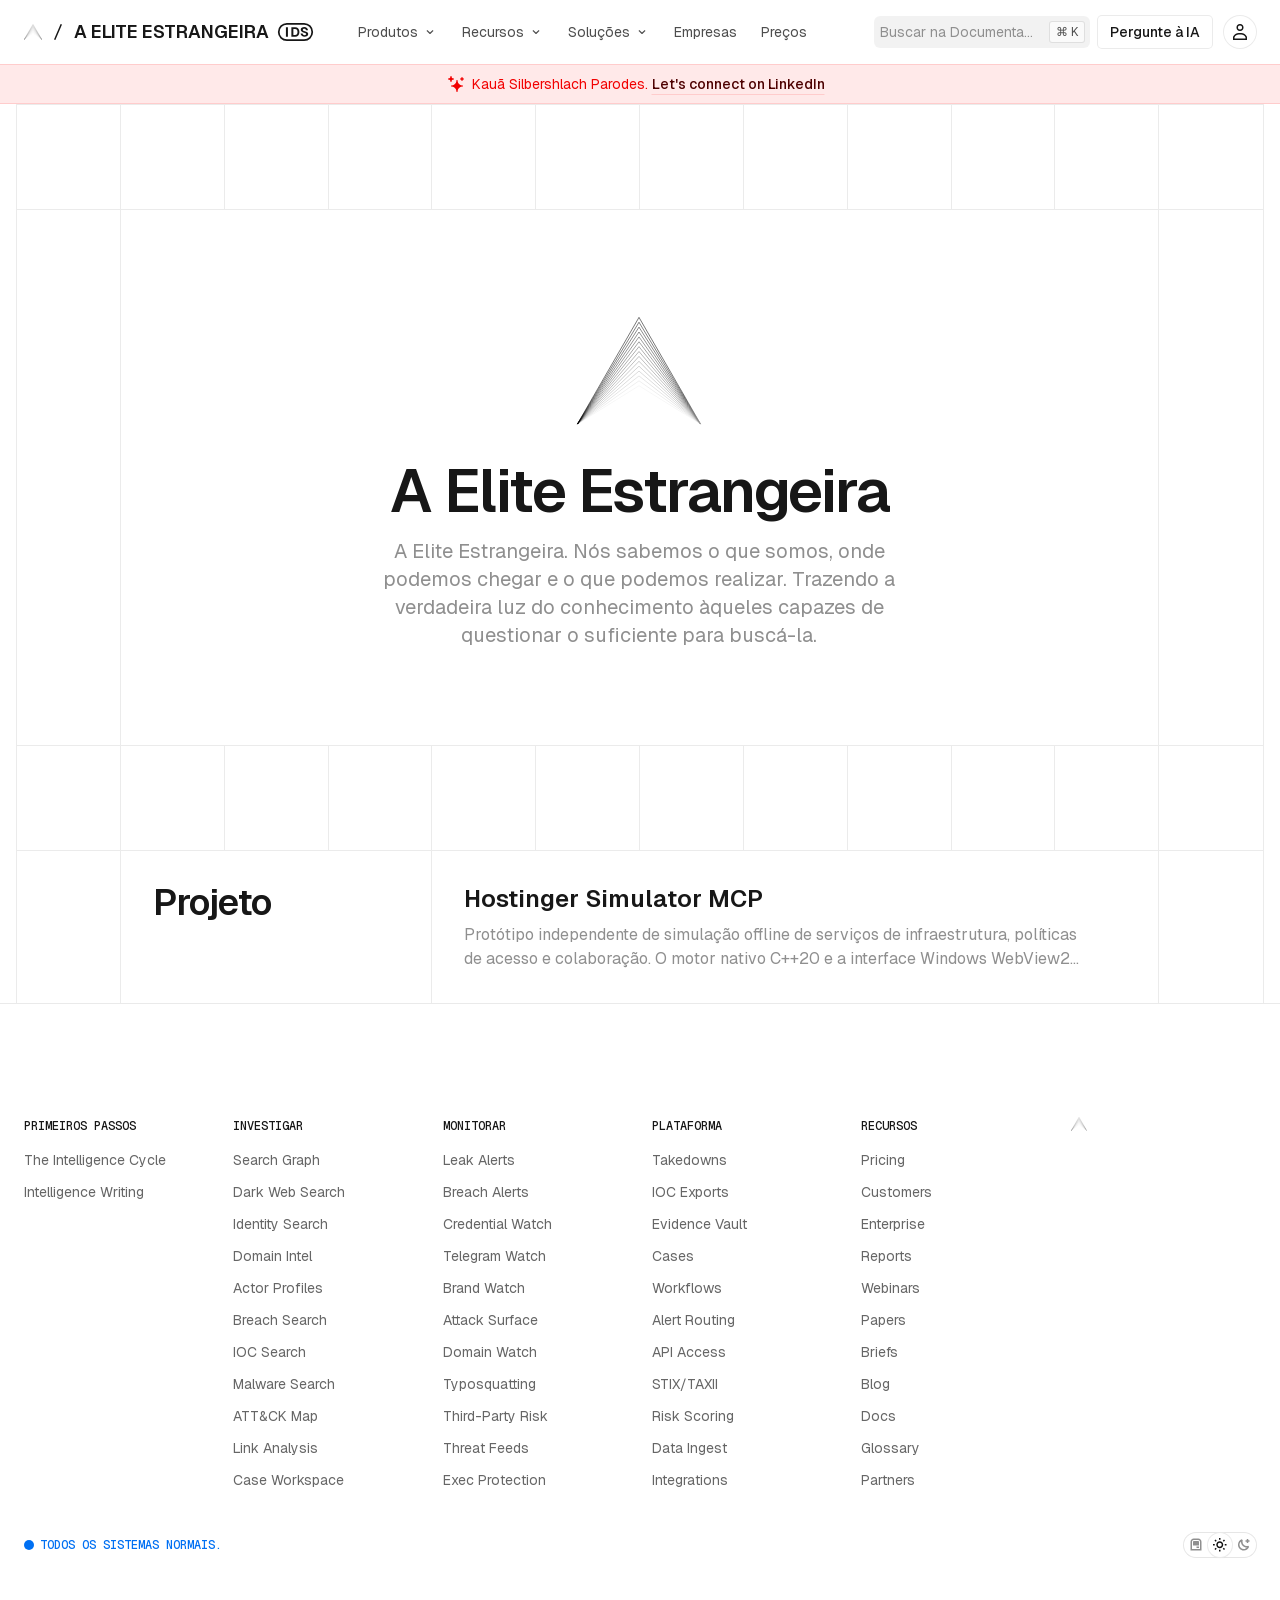
==== commit 334f6d27: "Initial commit" ====
--- a/index.html
+++ b/index.html
@@ -1,58 +1,973 @@
 <!DOCTYPE html>
-<html lang="pt-BR" class="light-theme" data-triangle-effect="on" data-triangle-flashes="off">
+
+<html class="__className_b91df4 __className_084734 __variable_b91df4 __variable_084734 touch-manipulation font-sans antialiased light-theme" lang="pt-BR" style="color-scheme: light; background-color: rgb(255, 255, 255);">
 <head>
-<meta charset="utf-8">
-<meta name="viewport" content="width=device-width,initial-scale=1">
-<meta name="color-scheme" content="light dark">
-<meta name="description" content="A Elite Estrangeira apresenta o Hostinger Simulator MCP, um protótipo local de simulação de infraestrutura com C++20, Elixir/OTP e Windows WebView2.">
-<meta http-equiv="Content-Security-Policy" content="default-src 'none'; style-src 'self' 'sha256-vjX/Ms5ZorvONaTHqvYMCQYpSX85HBQCy3byOvVXPZQ='; script-src 'sha256-MflqEhPy3IQPQmxXF8Bscbmhbggr8z+Njzoig4J2SHk='; img-src 'self'; font-src 'none'; connect-src 'none'; form-action 'none'; base-uri 'none'; object-src 'none'; frame-src 'none'">
+<style id="react-aria-pressable-style">
+        @layer {
+            [data-react-aria-pressable] {
+                touch-action: pan-x pan-y pinch-zoom;
+            }
+        }
+    </style>
+<meta charset="utf-8"/>
+<meta http-equiv="Content-Security-Policy" content="default-src 'self' data:; connect-src 'none'; frame-src 'none'; object-src 'none'; form-action 'none'; base-uri 'self'; script-src 'self' 'sha256-vvj8Os65Oka2GgwEWXzmrLQuRCS/qviaa3nrYM/g6hA='; style-src 'self' 'unsafe-inline'">
+<script>(function(){var r=document.documentElement,t=localStorage.getItem("zeit-theme")||"light",d=t==="dark"||(t==="system"&&matchMedia("(prefers-color-scheme: dark)").matches);r.classList.add("site-booting");r.classList.toggle("dark-theme",d);r.classList.toggle("light-theme",!d);r.style.colorScheme=d?"dark":"light";r.style.backgroundColor=d?"#000":"#fff"})()</script>
+<style>html.site-booting body{visibility:visible}html.dark-theme.site-booting{background:#000}html.light-theme.site-booting{background:#fff}</style>
+<meta content="width=device-width, initial-scale=1" name="viewport"/>
+<link data-precedence="next" href="src/css/742a1c022f0bfbbe.css" rel="stylesheet"/>
+<link data-precedence="next" href="src/css/0fb5bf6137c25715.css" rel="stylesheet"/>
+<link data-precedence="next" href="src/css/57f1c8ab61f5a9a6.css" rel="stylesheet"/>
+<link data-precedence="next" href="src/css/8d4c5b639d656472.css" rel="stylesheet"/>
+<link data-precedence="next" href="src/css/5be3186223d01b04.css" rel="stylesheet"/>
+<link data-precedence="next" href="src/css/66d64aa995d13488.css" rel="stylesheet"/>
+<link data-precedence="next" href="src/css/3b23aef5d5b1e939.css" rel="stylesheet"/>
+<link data-precedence="next" href="src/css/c17f4ed390b52868.css" rel="stylesheet"/>
+<link data-precedence="next" href="src/css/570c3c7e2debc881.css" rel="stylesheet"/>
+<link data-precedence="next" href="src/css/eb267b1b164cccda.css" rel="stylesheet"/>
+<link data-precedence="next" href="src/css/640ed8845d1ddfed.css" rel="stylesheet"/>
+<link href="src/css/site.css?v=445a589e7b28" rel="stylesheet"/>
+<link href="triangle-motion.css" rel="stylesheet"/>
+<meta content="" name="next-size-adjust"/>
 <title>Hostinger Simulator - Windows Native Core + Elixir/OTP | hostinger-simulator-mcp</title>
-<link rel="icon" type="image/x-icon" href="ui/favicon.ico">
-<link rel="stylesheet" href="academy.css">
-<style>
-/* Public-only presentation layer. No private app assets or real service connections. */
-:root{--ink:#171717;--subtle:#6e6e73;--line:#e9e9eb;--panel:#fff;--mute:#fafafa;--accent:#101010;--screen-height:100vh}
-html{scroll-padding-top:92px}body{color:var(--ink);background:var(--panel)}button,input,textarea{font:inherit}button{cursor:pointer}button:focus-visible,a:focus-visible,input:focus-visible,textarea:focus-visible{outline:2px solid #5273dc;outline-offset:3px}
-a{color:inherit;text-decoration:none}a:hover{text-decoration:none}svg{flex-shrink:0}.sr-only{position:absolute!important;width:1px;height:1px;padding:0;margin:-1px;overflow:hidden;clip:rect(0,0,0,0);white-space:nowrap;border:0}
-.site-header{height:66px;position:relative;z-index:40;background:var(--panel);border-bottom:1px solid var(--line)}
-.header-inner{max-width:1250px;height:100%;padding:0 24px;margin:auto;display:flex;align-items:center;gap:28px}
-.brand-link{font-size:13px;font-weight:800;letter-spacing:-.055em;white-space:nowrap;color:var(--ink)}
-.primary-nav{display:flex;align-items:center;height:100%;gap:6px;flex:1;min-width:0}.nav-group{height:100%;display:flex;align-items:center}
-.nav-trigger,.plain-nav-link{border:0;background:transparent;white-space:nowrap;color:var(--subtle);font-size:13px;font-weight:550;padding:9px 10px;display:flex;gap:6px;align-items:center;border-radius:6px}
-.nav-trigger svg{transition:transform .18s ease}.nav-trigger[aria-expanded=true] svg{transform:rotate(180deg)}.nav-trigger:hover,.nav-trigger[aria-expanded=true],.plain-nav-link:hover{background:var(--mute);color:var(--ink)}
-.mega{position:absolute;top:65px;left:50%;width:min(940px,calc(100vw - 48px));transform:translateX(-50%);padding:30px 31px 24px;background:var(--panel);border:1px solid var(--line);border-radius:0 0 14px 14px;box-shadow:0 16px 30px rgba(0,0,0,.09)}.mega[hidden]{display:none}
-.mega-grid{display:grid;grid-template-columns:repeat(3,minmax(0,1fr));gap:26px;min-height:344px}.nav-column{min-width:0}.nav-column h3{font-size:12px;color:var(--subtle);font-weight:600;margin:0 0 10px;padding-left:10px;line-height:24px}.nav-slots{display:grid;grid-template-rows:repeat(5,62px)}
-.nav-item{border-radius:7px;padding:10px;min-width:0;display:flex;align-items:center;gap:11px;transition:background .12s}.nav-item:hover{background:var(--mute)}.nav-item svg{width:20px;height:20px;max-width:24px;max-height:24px;color:var(--ink)}.nav-item>span{min-width:0;display:grid;gap:4px}.nav-item strong{font-size:13px;font-weight:600;line-height:16px;white-space:nowrap;overflow:hidden;text-overflow:ellipsis}.nav-item small{font-size:12px;line-height:15px;color:var(--subtle);white-space:nowrap;overflow:hidden;text-overflow:ellipsis}.nav-slot-empty{height:62px;pointer-events:none}
-.header-actions{display:flex;align-items:center;gap:9px;min-width:0}.header-action{border:1px solid var(--line);background:var(--panel);padding:8px 10px;color:var(--ink);border-radius:7px;display:flex;align-items:center;gap:8px;white-space:nowrap;font-size:12px;font-weight:550}.header-action:hover,.account-trigger:hover{background:var(--mute)}.header-action kbd{color:var(--subtle);font-size:11px;border-left:1px solid var(--line);padding-left:8px}.ai-launch{border-color:transparent}
-.profile-wrap{position:relative}.account-trigger{height:34px;width:34px;display:grid;place-items:center;border:1px solid #dedede;border-radius:50%;background:var(--panel)}.account-trigger svg{height:16px;width:16px}.account-popover{position:absolute;top:45px;right:0;border:1px solid var(--line);background:var(--panel);width:226px;padding:9px;box-shadow:0 12px 28px rgba(0,0,0,.12);border-radius:11px}.account-popover[hidden]{display:none}.account-title{font-size:12px;font-weight:700;padding:9px;color:var(--subtle)}.account-popover>button{display:block;width:100%;text-align:left;font-size:14px;border:0;border-radius:6px;padding:10px;background:transparent;color:var(--ink)}.account-popover>button:hover{background:var(--mute)}.account-popover small{display:block;padding:9px;font-size:11px;color:var(--subtle);line-height:1.5}
-.mobile-toggle,.mobile-menu{display:none}.mobile-menu[hidden]{display:none}
-/* Central presentation maintains the academy's twelve-column grid rhythm. */
-.academy-content{max-width:1200px}.intro-center{min-height:490px;padding:85px 25px}.hero-brand-mark{width:min(150px,42vw);height:auto;display:block}.project-intro{display:grid;grid-template-columns:4fr 8fr;border-bottom:1px solid var(--line)}.section-label{padding:42px 32px;border-right:1px solid var(--line)}.section-label h2{font-size:clamp(27px,3vw,38px);margin:10px 0;font-weight:650;letter-spacing:-.045em}.eyebrow,.project-kicker{font-size:11px;font-weight:700;letter-spacing:.10em;color:var(--subtle)}.project-card{padding:42px 46px 48px}.project-card h3{font-size:clamp(26px,3vw,43px);letter-spacing:-.047em;line-height:1.13;margin:15px 0 14px;font-weight:650}.project-card p{font-size:17px;line-height:1.7;color:var(--subtle);max-width:650px;margin:0}.project-tags{display:flex;flex-wrap:wrap;gap:8px;margin:25px 0}.project-tags span{border:1px solid var(--line);border-radius:40px;padding:7px 10px;font-size:11px;color:var(--subtle)}.text-link{font-size:13px;font-weight:650;display:inline-flex;gap:10px;align-items:center;padding-bottom:4px;border-bottom:1px solid var(--ink)}.text-link:hover{opacity:.65}
-.section-band{padding:70px 12%;border-bottom:1px solid var(--line)}.section-band>span{font-size:11px;letter-spacing:.14em;font-weight:700;color:var(--subtle)}.section-band h2{margin:16px 0;font-size:clamp(29px,4vw,44px);line-height:1.14;letter-spacing:-.05em}.section-band p{font-size:16px;color:var(--subtle);line-height:1.75;max-width:780px;margin:0}.feature-row{display:grid;grid-template-columns:repeat(3,minmax(0,1fr));border-bottom:1px solid var(--line)}.feature-row article{padding:42px 27px;border-right:1px solid var(--line)}.feature-row article:last-child{border-right:0}.feature-icon{font-size:27px}.feature-row h2{font-size:21px;font-weight:650;margin:18px 0 12px}.feature-row p{font-size:14px;color:var(--subtle);line-height:1.65;margin:0}.outline-button{border:1px solid var(--line);border-radius:8px;background:var(--panel);padding:11px 14px;font-size:13px;font-weight:600;margin-top:22px;color:var(--ink)}.outline-button:hover{background:var(--mute)}.fine-print{padding:27px 40px 36px;border-bottom:1px solid var(--line);background:var(--mute)}.fine-print strong{font-size:13px}.fine-print p{max-width:950px;font-size:12px;line-height:1.65;color:var(--subtle);margin:6px 0 0}
-/* Footer: exactly five informational columns plus the original triangle mark. */
-.site-footer{border-top:1px solid var(--line);background:var(--panel)}.footer-inner{max-width:1248px;padding:47px 24px 24px;margin:auto}.footer-grid{display:grid;grid-template-columns:repeat(6,minmax(0,1fr));gap:25px}.foot-col{display:flex;flex-direction:column;align-items:flex-start;gap:13px}.foot-col h3{font-size:13px;font-weight:650;margin:0 0 6px}.foot-col>span{font-size:12px;line-height:1.35;color:var(--subtle)}.foot-brand{align-items:center;text-align:center}.foot-brand svg{width:min(90px,95%);height:auto}.foot-brand p{font-size:12px;color:var(--subtle)}.footer-bottom{border-top:1px solid var(--line);margin-top:58px;padding:24px 0 0;display:flex;align-items:center;justify-content:space-between;gap:18px}.footer-meta{display:flex;align-items:center;gap:18px;flex-wrap:wrap;font-size:11px;color:var(--subtle)}.footer-meta strong{color:var(--ink);font-weight:750;letter-spacing:-.025em}.status-mark{display:flex;align-items:center;gap:7px}.status-dot{height:8px;width:8px;border-radius:50%;background:#a3a3a3}
-.theme-switcher{display:flex;align-items:center;border:1px solid var(--line);padding:3px;border-radius:8px;margin:0;gap:2px;white-space:nowrap}.theme-choice{display:flex;cursor:pointer;position:relative}.theme-choice input{position:absolute;width:1px;height:1px;opacity:0}.theme-choice>span{width:29px;height:29px;display:grid;place-items:center;border-radius:6px;color:var(--subtle)}.theme-choice svg{width:16px;height:16px}.theme-choice input:checked+span{background:var(--mute);color:var(--ink);box-shadow:0 0 0 1px var(--line)}.theme-choice input:focus-visible+span{outline:2px solid #5273dc}
-/* Working local dialogs: no remote requests, no credentials. */
-.modal-layer{position:fixed;inset:0;z-index:100;display:grid;place-items:start center;padding:clamp(60px,11vh,145px) 18px 24px}.modal-layer[hidden]{display:none}.modal-scrim{position:absolute;inset:0;background:rgba(13,13,13,.34);backdrop-filter:blur(3px)}.modal-dialog{position:relative;width:min(580px,100%);max-height:calc(100vh - 90px);background:var(--panel);box-shadow:0 24px 70px rgba(0,0,0,.2);border:1px solid var(--line);border-radius:13px;overflow-y:auto}.modal-top{display:flex;justify-content:space-between;align-items:center;border-bottom:1px solid var(--line);padding:13px 21px;font-size:11px;color:var(--subtle)}.modal-x{width:30px;height:30px;border-radius:6px;border:0;background:transparent;color:var(--subtle);font-size:23px}.modal-x:hover{background:var(--mute)}.modal-body{padding:26px}.modal-body h2{font-size:25px;font-weight:650;letter-spacing:-.035em;margin:0 0 10px}.modal-body p{font-size:13px;line-height:1.7;color:var(--subtle);margin:0 0 22px}.field-label{display:block;font-size:12px;font-weight:650;margin-bottom:8px}.modal-body textarea,.modal-body input[type=search]{width:100%;min-width:0;resize:vertical;border:1px solid var(--line);border-radius:9px;padding:13px;color:var(--ink);background:var(--panel);line-height:1.5;outline-offset:0}.modal-body textarea:focus,.modal-body input:focus{border-color:var(--ink)}.modal-actions{margin-top:15px;display:flex;align-items:center;gap:13px}.action-primary{border:1px solid var(--ink);padding:11px 15px;border-radius:7px;background:var(--ink);color:var(--panel);font-size:12px;font-weight:650}.dialog-feedback{font-size:12px;color:var(--subtle)}.docs-results{margin:16px 0 0;display:grid;gap:6px;max-height:325px;overflow:auto}.docs-result{display:flex;flex-direction:column;padding:11px 13px;border:1px solid var(--line);border-radius:8px;gap:5px}.docs-result:hover{background:var(--mute)}.docs-result strong{font-size:13px}.docs-result small{font-size:12px;color:var(--subtle)}.docs-no-results{font-size:12px;color:var(--subtle);padding:16px}
-[data-theme=dark]{--ink:#fafafa;--subtle:#a5a5a9;--line:#323237;--panel:#161619;--mute:#212126;--accent:#fff;--geist-background:#161619;--geist-foreground:#fafafa;color-scheme:dark}body[data-theme=dark],html[data-theme=dark]{background:var(--panel);color:var(--ink)}html[data-theme=dark] .academy-intro,html[data-theme=dark] .intro-center{background:var(--panel)}
-@media(max-width:1160px){.header-inner{gap:10px}.header-action.docs-launch span{display:none}.header-action kbd{display:none}.primary-nav{gap:0}.brand-link{font-size:11px}}
-@media(max-width:970px){.site-header{height:64px}.primary-nav{display:none}.header-inner{justify-content:space-between}.header-actions{margin-left:auto}.mobile-toggle{display:block;border:1px solid var(--line);background:var(--panel);color:var(--ink);padding:6px 10px;border-radius:7px}.mobile-menu:not([hidden]){position:absolute;display:grid;top:63px;left:0;right:0;background:var(--panel);border-bottom:1px solid var(--line);padding:12px 22px 20px;box-shadow:0 14px 20px rgba(0,0,0,.08);gap:2px}.mobile-menu a,.mobile-menu button{text-align:left;color:var(--ink);padding:12px;border:0;background:transparent;border-radius:8px;font-size:13px}.mobile-menu a:hover,.mobile-menu button:hover{background:var(--mute)}.footer-grid{grid-template-columns:repeat(3,minmax(0,1fr));gap:32px}}
-@media(max-width:680px){.header-inner{padding:0 15px}.ai-launch span{display:none}.project-intro{display:block}.section-label{padding:24px;border-right:0;border-bottom:1px solid var(--line)}.project-card{padding:27px 24px 33px}.section-band{padding:46px 24px}.feature-row{grid-template-columns:1fr}.feature-row article{border-right:0;border-bottom:1px solid var(--line);padding:30px 24px}.feature-row article:last-child{border-bottom:0}.fine-print{padding:26px 23px}.footer-grid{grid-template-columns:repeat(2,minmax(0,1fr));row-gap:33px}.footer-bottom{align-items:flex-start;flex-direction:column;gap:18px}.intro-center{padding:70px 18px}.modal-layer{padding-top:70px}}
-@media(prefers-reduced-motion:reduce){.nav-trigger svg,.nav-item{transition:none}}
-</style>
-
+<meta content="Academia da A Elite Estrangeira: cursos e trilhas de conhecimento." name="description"/>
+<meta content='{"next.appdir":true}' name="trace-attributes"/>
+<meta content="Academia | A Elite Estrangeira" property="og:title"/>
+<meta content="A Elite Estrangeira. Nós sabemos o que somos, onde podemos chegar e o que podemos realizar. Trazendo a verdadeira luz do conhecimento àqueles capazes de questionar o suficiente para buscá-la." property="og:description"/>
+<meta content="A Elite Estrangeira" property="og:site_name"/>
+
+<meta content="summary_large_image" name="twitter:card"/>
+<meta content="Academia | A Elite Estrangeira" name="twitter:title"/>
+<meta content="A Elite Estrangeira. Nós sabemos o que somos, onde podemos chegar e o que podemos realizar. Trazendo a verdadeira luz do conhecimento àqueles capazes de questionar o suficiente para buscá-la." name="twitter:description"/>
+
+<link href="ui/favicon.ico" rel="icon" type="image/x-icon"/>
+<style type="text/css">
+        html[dir=ltr],
+        [data-sonner-toaster][dir=ltr] {
+            --toast-icon-margin-start: -3px;
+            --toast-icon-margin-end: 4px;
+            --toast-svg-margin-start: -1px;
+            --toast-svg-margin-end: 0px;
+            --toast-button-margin-start: auto;
+            --toast-button-margin-end: 0;
+            --toast-close-button-start: 0;
+            --toast-close-button-end: unset;
+            --toast-close-button-transform: translate(-35%, -35%)
+        }
+
+        html[dir=rtl],
+        [data-sonner-toaster][dir=rtl] {
+            --toast-icon-margin-start: 4px;
+            --toast-icon-margin-end: -3px;
+            --toast-svg-margin-start: 0px;
+            --toast-svg-margin-end: -1px;
+            --toast-button-margin-start: 0;
+            --toast-button-margin-end: auto;
+            --toast-close-button-start: unset;
+            --toast-close-button-end: 0;
+            --toast-close-button-transform: translate(35%, -35%)
+        }
+
+        [data-sonner-toaster] {
+            position: fixed;
+            width: var(--width);
+            font-family: ui-sans-serif, system-ui, -apple-system, BlinkMacSystemFont, Segoe UI, Roboto, Helvetica Neue, Arial, Noto Sans, sans-serif, Apple Color Emoji, Segoe UI Emoji, Segoe UI Symbol, Noto Color Emoji;
+            --gray1: hsl(0, 0%, 99%);
+            --gray2: hsl(0, 0%, 97.3%);
+            --gray3: hsl(0, 0%, 95.1%);
+            --gray4: hsl(0, 0%, 93%);
+            --gray5: hsl(0, 0%, 90.9%);
+            --gray6: hsl(0, 0%, 88.7%);
+            --gray7: hsl(0, 0%, 85.8%);
+            --gray8: hsl(0, 0%, 78%);
+            --gray9: hsl(0, 0%, 56.1%);
+            --gray10: hsl(0, 0%, 52.3%);
+            --gray11: hsl(0, 0%, 43.5%);
+            --gray12: hsl(0, 0%, 9%);
+            --border-radius: 8px;
+            box-sizing: border-box;
+            padding: 0;
+            margin: 0;
+            list-style: none;
+            outline: none;
+            z-index: 999999999
+        }
+
+        [data-sonner-toaster][data-x-position=right] {
+            right: max(var(--offset), env(safe-area-inset-right))
+        }
+
+        [data-sonner-toaster][data-x-position=left] {
+            left: max(var(--offset), env(safe-area-inset-left))
+        }
+
+        [data-sonner-toaster][data-x-position=center] {
+            left: 50%;
+            transform: translate(-50%)
+        }
+
+        [data-sonner-toaster][data-y-position=top] {
+            top: max(var(--offset), env(safe-area-inset-top))
+        }
+
+        [data-sonner-toaster][data-y-position=bottom] {
+            bottom: max(var(--offset), env(safe-area-inset-bottom))
+        }
+
+        [data-sonner-toast] {
+            --y: translateY(100%);
+            --lift-amount: calc(var(--lift) * var(--gap));
+            z-index: var(--z-index);
+            position: absolute;
+            opacity: 0;
+            transform: var(--y);
+            touch-action: none;
+            will-change: transform, opacity, height;
+            transition: transform .4s, opacity .4s, height .4s, box-shadow .2s;
+            box-sizing: border-box;
+            outline: none
+        }
+
+        [data-sonner-toast][data-styled=true] {
+            padding: 16px;
+            background: var(--normal-bg);
+            border: 1px solid var(--normal-border);
+            color: var(--normal-text);
+            border-radius: var(--border-radius);
+            box-shadow: 0 4px 12px #0000001a;
+            width: var(--width);
+            font-size: 13px;
+            display: flex;
+            align-items: center;
+            gap: 6px
+        }
+
+        [data-sonner-toast]:focus-visible {
+            box-shadow: 0 4px 12px #0000001a, 0 0 0 2px #0003
+        }
+
+        [data-sonner-toast][data-y-position=top] {
+            top: 0;
+            --y: translateY(-100%);
+            --lift: 1;
+            --lift-amount: calc(1 * var(--gap))
+        }
+
+        [data-sonner-toast][data-y-position=bottom] {
+            bottom: 0;
+            --y: translateY(100%);
+            --lift: -1;
+            --lift-amount: calc(var(--lift) * var(--gap))
+        }
+
+        [data-sonner-toast] [data-description] {
+            font-weight: 400;
+            line-height: 1.4;
+            color: inherit
+        }
+
+        [data-sonner-toast] [data-title] {
+            font-weight: 500;
+            line-height: 1.5;
+            color: inherit
+        }
+
+        [data-sonner-toast] [data-icon] {
+            display: flex;
+            height: 16px;
+            width: 16px;
+            position: relative;
+            justify-content: flex-start;
+            align-items: center;
+            flex-shrink: 0;
+            margin-left: var(--toast-icon-margin-start);
+            margin-right: var(--toast-icon-margin-end)
+        }
+
+        [data-sonner-toast][data-promise=true] [data-icon]>svg {
+            opacity: 0;
+            transform: scale(.8);
+            transform-origin: center;
+            animation: sonner-fade-in .3s ease forwards
+        }
+
+        [data-sonner-toast] [data-icon]>* {
+            flex-shrink: 0
+        }
+
+        [data-sonner-toast] [data-icon] svg {
+            margin-left: var(--toast-svg-margin-start);
+            margin-right: var(--toast-svg-margin-end)
+        }
+
+        [data-sonner-toast] [data-content] {
+            display: flex;
+            flex-direction: column;
+            gap: 2px
+        }
+
+        [data-sonner-toast] [data-button] {
+            border-radius: 4px;
+            padding-left: 8px;
+            padding-right: 8px;
+            height: 24px;
+            font-size: 12px;
+            color: var(--normal-bg);
+            background: var(--normal-text);
+            margin-left: var(--toast-button-margin-start);
+            margin-right: var(--toast-button-margin-end);
+            border: none;
+            cursor: pointer;
+            outline: none;
+            transition: opacity .4s, box-shadow .2s
+        }
+
+        [data-sonner-toast] [data-button]:focus-visible {
+            box-shadow: 0 0 0 2px #0006
+        }
+
+        [data-sonner-toast] [data-button]:first-of-type {
+            margin-left: var(--toast-button-margin-start);
+            margin-right: var(--toast-button-margin-end)
+        }
+
+        [data-sonner-toast] [data-cancel] {
+            color: var(--color);
+            background: var(--border-color)
+        }
+
+        [data-sonner-toast] [data-close-button] {
+            position: absolute;
+            left: var(--toast-close-button-start);
+            right: var(--toast-close-button-end);
+            top: 0;
+            height: 20px;
+            width: 20px;
+            display: flex;
+            justify-content: center;
+            align-items: center;
+            padding: 0;
+            background: var(--gray1);
+            color: var(--gray12);
+            border: 1px solid var(--gray4);
+            transform: var(--toast-close-button-transform);
+            border-radius: 50%;
+            opacity: 0;
+            cursor: pointer;
+            z-index: 1;
+            transition: opacity .1s, background .2s, border-color .2s
+        }
+
+        [data-sonner-toast] [data-close-button]:focus-visible {
+            box-shadow: 0 4px 12px #0000001a, 0 0 0 2px #0003
+        }
+
+        [data-sonner-toast] [data-disabled=true] {
+            cursor: not-allowed
+        }
+
+        [data-sonner-toast]:hover [data-close-button] {
+            opacity: 1
+        }
+
+        [data-sonner-toast]:focus [data-close-button] {
+            opacity: 1
+        }
+
+        [data-sonner-toast]:focus-within [data-close-button] {
+            opacity: 1
+        }
+
+        [data-sonner-toast]:hover [data-close-button]:hover {
+            background: var(--gray2);
+            border-color: var(--gray5)
+        }
+
+        [data-sonner-toast][data-swiping=true]:before {
+            content: "";
+            position: absolute;
+            left: 0;
+            right: 0;
+            height: 100%
+        }
+
+        [data-sonner-toast][data-y-position=top][data-swiping=true]:before {
+            bottom: 50%;
+            transform: scaleY(3) translateY(50%)
+        }
+
+        [data-sonner-toast][data-y-position=bottom][data-swiping=true]:before {
+            top: 50%;
+            transform: scaleY(3) translateY(-50%)
+        }
+
+        [data-sonner-toast][data-swiping=false][data-removed=true]:before {
+            content: "";
+            position: absolute;
+            inset: 0;
+            transform: scaleY(2)
+        }
+
+        [data-sonner-toast]:after {
+            content: "";
+            position: absolute;
+            left: 0;
+            height: calc(var(--gap) + 1px);
+            bottom: 100%;
+            width: 100%
+        }
+
+        [data-sonner-toast][data-mounted=true] {
+            --y: translateY(0);
+            opacity: 1
+        }
+
+        [data-sonner-toast][data-expanded=false][data-front=false] {
+            --scale: var(--toasts-before) * .05 + 1;
+            --y: translateY(calc(var(--lift-amount) * var(--toasts-before))) scale(calc(-1 * var(--scale)));
+            height: var(--front-toast-height)
+        }
+
+        [data-sonner-toast]>* {
+            transition: opacity .4s
+        }
+
+        [data-sonner-toast][data-expanded=false][data-front=false][data-styled=true]>* {
+            opacity: 0
+        }
+
+        [data-sonner-toast][data-visible=false] {
+            opacity: 0;
+            pointer-events: none
+        }
+
+        [data-sonner-toast][data-mounted=true][data-expanded=true] {
+            --y: translateY(calc(var(--lift) * var(--offset)));
+            height: var(--initial-height)
+        }
+
+        [data-sonner-toast][data-removed=true][data-front=true][data-swipe-out=false] {
+            --y: translateY(calc(var(--lift) * -100%));
+            opacity: 0
+        }
+
+        [data-sonner-toast][data-removed=true][data-front=false][data-swipe-out=false][data-expanded=true] {
+            --y: translateY(calc(var(--lift) * var(--offset) + var(--lift) * -100%));
+            opacity: 0
+        }
+
+        [data-sonner-toast][data-removed=true][data-front=false][data-swipe-out=false][data-expanded=false] {
+            --y: translateY(40%);
+            opacity: 0;
+            transition: transform .5s, opacity .2s
+        }
+
+        [data-sonner-toast][data-removed=true][data-front=false]:before {
+            height: calc(var(--initial-height) + 20%)
+        }
+
+        [data-sonner-toast][data-swiping=true] {
+            transform: var(--y) translateY(var(--swipe-amount, 0px));
+            transition: none
+        }
+
+        [data-sonner-toast][data-swipe-out=true][data-y-position=bottom],
+        [data-sonner-toast][data-swipe-out=true][data-y-position=top] {
+            animation: swipe-out .2s ease-out forwards
+        }
+
+        @keyframes swipe-out {
+            0% {
+                transform: translateY(calc(var(--lift) * var(--offset) + var(--swipe-amount)));
+                opacity: 1
+            }
+
+            to {
+                transform: translateY(calc(var(--lift) * var(--offset) + var(--swipe-amount) + var(--lift) * -100%));
+                opacity: 0
+            }
+        }
+
+        @media (max-width: 600px) {
+            [data-sonner-toaster] {
+                position: fixed;
+                --mobile-offset: 16px;
+                right: var(--mobile-offset);
+                left: var(--mobile-offset);
+                width: 100%
+            }
+
+            [data-sonner-toaster] [data-sonner-toast] {
+                left: 0;
+                right: 0;
+                width: calc(100% - 32px)
+            }
+
+            [data-sonner-toaster][data-x-position=left] {
+                left: var(--mobile-offset)
+            }
+
+            [data-sonner-toaster][data-y-position=bottom] {
+                bottom: 20px
+            }
+
+            [data-sonner-toaster][data-y-position=top] {
+                top: 20px
+            }
+
+            [data-sonner-toaster][data-x-position=center] {
+                left: var(--mobile-offset);
+                right: var(--mobile-offset);
+                transform: none
+            }
+        }
+
+        [data-sonner-toaster][data-theme=light] {
+            --normal-bg: #fff;
+            --normal-border: var(--gray4);
+            --normal-text: var(--gray12);
+            --success-bg: hsl(143, 85%, 96%);
+            --success-border: hsl(145, 92%, 91%);
+            --success-text: hsl(140, 100%, 27%);
+            --error-bg: hsl(359, 100%, 97%);
+            --error-border: hsl(359, 100%, 94%);
+            --error-text: hsl(360, 100%, 45%)
+        }
+
+        [data-sonner-toaster][data-theme=light] [data-sonner-toast][data-invert=true] {
+            --normal-bg: #000;
+            --normal-border: hsl(0, 0%, 20%);
+            --normal-text: var(--gray1)
+        }
+
+        [data-sonner-toaster][data-theme=dark] [data-sonner-toast][data-invert=true] {
+            --normal-bg: #fff;
+            --normal-border: var(--gray3);
+            --normal-text: var(--gray12)
+        }
+
+        [data-sonner-toaster][data-theme=dark] {
+            --normal-bg: #000;
+            --normal-border: hsl(0, 0%, 20%);
+            --normal-text: var(--gray1);
+            --success-bg: hsl(150, 100%, 6%);
+            --success-border: hsl(147, 100%, 12%);
+            --success-text: hsl(150, 86%, 65%);
+            --error-bg: hsl(358, 76%, 10%);
+            --error-border: hsl(357, 89%, 16%);
+            --error-text: hsl(358, 100%, 81%)
+        }
+
+        [data-rich-colors=true] [data-sonner-toast][data-type=success],
+        [data-rich-colors=true] [data-sonner-toast][data-type=success] [data-close-button] {
+            background: var(--success-bg);
+            border-color: var(--success-border);
+            color: var(--success-text)
+        }
+
+        [data-rich-colors=true] [data-sonner-toast][data-type=error],
+        [data-rich-colors=true] [data-sonner-toast][data-type=error] [data-close-button] {
+            background: var(--error-bg);
+            border-color: var(--error-border);
+            color: var(--error-text)
+        }
+
+        .sonner-loading-wrapper {
+            --size: 16px;
+            height: var(--size);
+            width: var(--size);
+            position: absolute;
+            inset: 0;
+            z-index: 10
+        }
+
+        .sonner-loading-wrapper[data-visible=false] {
+            transform-origin: center;
+            animation: sonner-fade-out .2s ease forwards
+        }
+
+        .sonner-spinner {
+            position: relative;
+            top: 50%;
+            left: 50%;
+            height: var(--size);
+            width: var(--size)
+        }
+
+        .sonner-loading-bar {
+            animation: sonner-spin 1.2s linear infinite;
+            background: var(--gray11);
+            border-radius: 6px;
+            height: 8%;
+            left: -10%;
+            position: absolute;
+            top: -3.9%;
+            width: 24%
+        }
+
+        .sonner-loading-bar:nth-child(1) {
+            animation-delay: -1.2s;
+            transform: rotate(.0001deg) translate(146%)
+        }
+
+        .sonner-loading-bar:nth-child(2) {
+            animation-delay: -1.1s;
+            transform: rotate(30deg) translate(146%)
+        }
+
+        .sonner-loading-bar:nth-child(3) {
+            animation-delay: -1s;
+            transform: rotate(60deg) translate(146%)
+        }
+
+        .sonner-loading-bar:nth-child(4) {
+            animation-delay: -.9s;
+            transform: rotate(90deg) translate(146%)
+        }
+
+        .sonner-loading-bar:nth-child(5) {
+            animation-delay: -.8s;
+            transform: rotate(120deg) translate(146%)
+        }
+
+        .sonner-loading-bar:nth-child(6) {
+            animation-delay: -.7s;
+            transform: rotate(150deg) translate(146%)
+        }
+
+        .sonner-loading-bar:nth-child(7) {
+            animation-delay: -.6s;
+            transform: rotate(180deg) translate(146%)
+        }
+
+        .sonner-loading-bar:nth-child(8) {
+            animation-delay: -.5s;
+            transform: rotate(210deg) translate(146%)
+        }
+
+        .sonner-loading-bar:nth-child(9) {
+            animation-delay: -.4s;
+            transform: rotate(240deg) translate(146%)
+        }
+
+        .sonner-loading-bar:nth-child(10) {
+            animation-delay: -.3s;
+            transform: rotate(270deg) translate(146%)
+        }
+
+        .sonner-loading-bar:nth-child(11) {
+            animation-delay: -.2s;
+            transform: rotate(300deg) translate(146%)
+        }
+
+        .sonner-loading-bar:nth-child(12) {
+            animation-delay: -.1s;
+            transform: rotate(330deg) translate(146%)
+        }
+
+        @keyframes sonner-fade-in {
+            0% {
+                opacity: 0;
+                transform: scale(.8)
+            }
+
+            to {
+                opacity: 1;
+                transform: scale(1)
+            }
+        }
+
+        @keyframes sonner-fade-out {
+            0% {
+                opacity: 1;
+                transform: scale(1)
+            }
+
+            to {
+                opacity: 0;
+                transform: scale(.8)
+            }
+        }
+
+        @keyframes sonner-spin {
+            0% {
+                opacity: 1
+            }
+
+            to {
+                opacity: .15
+            }
+        }
+
+        @media (prefers-reduced-motion) {
+
+            [data-sonner-toast],
+            [data-sonner-toast]>*,
+            .sonner-loading-bar {
+                transition: none !important;
+                animation: none !important
+            }
+        }
+    </style>
+<style type="text/css">
+        [data-vaul-drawer] {
+            touch-action: none;
+            will-change: transform;
+            transition: transform .5s cubic-bezier(.32, .72, 0, 1);
+            animation-duration: .5s;
+            animation-timing-function: cubic-bezier(0.32, 0.72, 0, 1)
+        }
+
+        [data-vaul-drawer][data-vaul-snap-points=false][data-vaul-drawer-direction=bottom][data-state=open] {
+            animation-name: slideFromBottom
+        }
+
+        [data-vaul-drawer][data-vaul-snap-points=false][data-vaul-drawer-direction=bottom][data-state=closed] {
+            animation-name: slideToBottom
+        }
+
+        [data-vaul-drawer][data-vaul-snap-points=false][data-vaul-drawer-direction=top][data-state=open] {
+            animation-name: slideFromTop
+        }
+
+        [data-vaul-drawer][data-vaul-snap-points=false][data-vaul-drawer-direction=top][data-state=closed] {
+            animation-name: slideToTop
+        }
+
+        [data-vaul-drawer][data-vaul-snap-points=false][data-vaul-drawer-direction=left][data-state=open] {
+            animation-name: slideFromLeft
+        }
+
+        [data-vaul-drawer][data-vaul-snap-points=false][data-vaul-drawer-direction=left][data-state=closed] {
+            animation-name: slideToLeft
+        }
+
+        [data-vaul-drawer][data-vaul-snap-points=false][data-vaul-drawer-direction=right][data-state=open] {
+            animation-name: slideFromRight
+        }
+
+        [data-vaul-drawer][data-vaul-snap-points=false][data-vaul-drawer-direction=right][data-state=closed] {
+            animation-name: slideToRight
+        }
+
+        [data-vaul-drawer][data-vaul-snap-points=true][data-vaul-drawer-direction=bottom] {
+            transform: translate3d(0, var(--initial-transform, 100%), 0)
+        }
+
+        [data-vaul-drawer][data-vaul-snap-points=true][data-vaul-drawer-direction=top] {
+            transform: translate3d(0, calc(var(--initial-transform, 100%) * -1), 0)
+        }
+
+        [data-vaul-drawer][data-vaul-snap-points=true][data-vaul-drawer-direction=left] {
+            transform: translate3d(calc(var(--initial-transform, 100%) * -1), 0, 0)
+        }
+
+        [data-vaul-drawer][data-vaul-snap-points=true][data-vaul-drawer-direction=right] {
+            transform: translate3d(var(--initial-transform, 100%), 0, 0)
+        }
+
+        [data-vaul-drawer][data-vaul-delayed-snap-points=true][data-vaul-drawer-direction=top] {
+            transform: translate3d(0, var(--snap-point-height, 0), 0)
+        }
+
+        [data-vaul-drawer][data-vaul-delayed-snap-points=true][data-vaul-drawer-direction=bottom] {
+            transform: translate3d(0, var(--snap-point-height, 0), 0)
+        }
+
+        [data-vaul-drawer][data-vaul-delayed-snap-points=true][data-vaul-drawer-direction=left] {
+            transform: translate3d(var(--snap-point-height, 0), 0, 0)
+        }
+
+        [data-vaul-drawer][data-vaul-delayed-snap-points=true][data-vaul-drawer-direction=right] {
+            transform: translate3d(var(--snap-point-height, 0), 0, 0)
+        }
+
+        [data-vaul-overlay][data-vaul-snap-points=false] {
+            animation-duration: .5s;
+            animation-timing-function: cubic-bezier(0.32, 0.72, 0, 1)
+        }
+
+        [data-vaul-overlay][data-vaul-snap-points=false][data-state=open] {
+            animation-name: fadeIn
+        }
+
+        [data-vaul-overlay][data-state=closed] {
+            animation-name: fadeOut
+        }
+
+        [data-vaul-animate=false] {
+            animation: none !important
+        }
+
+        [data-vaul-overlay][data-vaul-snap-points=true] {
+            opacity: 0;
+            transition: opacity .5s cubic-bezier(.32, .72, 0, 1)
+        }
+
+        [data-vaul-overlay][data-vaul-snap-points=true] {
+            opacity: 1
+        }
+
+        [data-vaul-drawer]:not([data-vaul-custom-container=true])::after {
+            content: '';
+            position: absolute;
+            background: inherit;
+            background-color: inherit
+        }
+
+        [data-vaul-drawer][data-vaul-drawer-direction=top]::after {
+            top: initial;
+            bottom: 100%;
+            left: 0;
+            right: 0;
+            height: 200%
+        }
+
+        [data-vaul-drawer][data-vaul-drawer-direction=bottom]::after {
+            top: 100%;
+            bottom: initial;
+            left: 0;
+            right: 0;
+            height: 200%
+        }
+
+        [data-vaul-drawer][data-vaul-drawer-direction=left]::after {
+            left: initial;
+            right: 100%;
+            top: 0;
+            bottom: 0;
+            width: 200%
+        }
+
+        [data-vaul-drawer][data-vaul-drawer-direction=right]::after {
+            left: 100%;
+            right: initial;
+            top: 0;
+            bottom: 0;
+            width: 200%
+        }
+
+        [data-vaul-overlay][data-vaul-snap-points=true]:not([data-vaul-snap-points-overlay=true]):not([data-state=closed]) {
+            opacity: 0
+        }
+
+        [data-vaul-overlay][data-vaul-snap-points-overlay=true] {
+            opacity: 1
+        }
+
+        [data-vaul-handle] {
+            display: block;
+            position: relative;
+            opacity: .7;
+            background: #e2e2e4;
+            margin-left: auto;
+            margin-right: auto;
+            height: 5px;
+            width: 32px;
+            border-radius: 1rem;
+            touch-action: pan-y
+        }
+
+        [data-vaul-handle]:active,
+        [data-vaul-handle]:hover {
+            opacity: 1
+        }
+
+        [data-vaul-handle-hitarea] {
+            position: absolute;
+            left: 50%;
+            top: 50%;
+            transform: translate(-50%, -50%);
+            width: max(100%, 2.75rem);
+            height: max(100%, 2.75rem);
+            touch-action: inherit
+        }
+
+        @media (hover:hover) and (pointer:fine) {
+            [data-vaul-drawer] {
+                user-select: none
+            }
+        }
+
+        @media (pointer:fine) {
+            [data-vaul-handle-hitarea]: {
+                width: 100%;
+                height: 100%
+            }
+        }
+
+        @keyframes fadeIn {
+            from {
+                opacity: 0
+            }
+
+            to {
+                opacity: 1
+            }
+        }
+
+        @keyframes fadeOut {
+            to {
+                opacity: 0
+            }
+        }
+
+        @keyframes slideFromBottom {
+            from {
+                transform: translate3d(0, var(--initial-transform, 100%), 0)
+            }
+
+            to {
+                transform: translate3d(0, 0, 0)
+            }
+        }
+
+        @keyframes slideToBottom {
+            to {
+                transform: translate3d(0, var(--initial-transform, 100%), 0)
+            }
+        }
+
+        @keyframes slideFromTop {
+            from {
+                transform: translate3d(0, calc(var(--initial-transform, 100%) * -1), 0)
+            }
+
+            to {
+                transform: translate3d(0, 0, 0)
+            }
+        }
+
+        @keyframes slideToTop {
+            to {
+                transform: translate3d(0, calc(var(--initial-transform, 100%) * -1), 0)
+            }
+        }
+
+        @keyframes slideFromLeft {
+            from {
+                transform: translate3d(calc(var(--initial-transform, 100%) * -1), 0, 0)
+            }
+
+            to {
+                transform: translate3d(0, 0, 0)
+            }
+        }
+
+        @keyframes slideToLeft {
+            to {
+                transform: translate3d(calc(var(--initial-transform, 100%) * -1), 0, 0)
+            }
+        }
+
+        @keyframes slideFromRight {
+            from {
+                transform: translate3d(var(--initial-transform, 100%), 0, 0)
+            }
+
+            to {
+                transform: translate3d(0, 0, 0)
+            }
+        }
+
+        @keyframes slideToRight {
+            to {
+                transform: translate3d(var(--initial-transform, 100%), 0, 0)
+            }
+        }
+    </style>
+<link as="font" crossorigin="" href="src/fonts/4cf2300e9c8272f7-s.p.woff2" rel="preload" type="font/woff2"/>
+<link as="font" crossorigin="" href="src/fonts/93f479601ee12b01.p.woff2" rel="preload" type="font/woff2"/>
+<meta content="#000000" name="theme-color"/>
+<link as="style" href="src/css/570c3c7e2debc881.css" rel="preload"/>
+<link as="style" href="src/css/e5631d780f179e40.css" rel="preload"/>
+<link as="style" href="src/css/eb267b1b164cccda.css" rel="preload"/>
+<link as="style" href="src/css/640ed8845d1ddfed.css" rel="preload"/>
 </head>
-<body id="top">
-<header class="site-header">
- <div class="header-inner">
-   <a class="brand-link" href="#top" aria-label="A Elite Estrangeira — início">A ELITE ESTRANGEIRA</a>
-   <nav class="primary-nav" aria-label="Navegação principal"><div class="nav-group"><button type="button" class="nav-trigger" aria-expanded="false" aria-controls="menu-Produtos" data-menu="Produtos">Produtos<svg width="16" height="16" viewBox="0 0 16 16" aria-hidden="true"><path d="m4 6 4 4 4-4" fill="none" stroke="currentColor" stroke-width="1.6"/></svg></button><div class="mega" role="region" aria-label="Produtos" id="menu-Produtos" hidden><div class="mega-grid"><section class="nav-column"><h3>Simulação de serviços</h3><div class="nav-slots"><a class="nav-item" href="#projeto"><svg data-testid="geist-icon" height="16" stroke-linejoin="round" style="color: currentcolor;" viewbox="0 0 16 16" width="16">
+<body class="scroll-smooth antialiased tailwind tailwind-no-preflight" data-page="academy">
+<div hidden=""><!--$--><!--/$--></div>
+<!--&--><!--$--><!--/$--><!--$--><!--/$--><!--&--><!--&--><!--&--><!--&--><!--&-->
+<div class="flex min-w-0">
+<div class="flex-1 min-w-0">
+<div class="header_wrapper__POgkx header_sticky__xclS1 header_canGrow__sQHJY header_transparentUntilScroll__z99Pm" data-navigation-header="" data-scrolled="false" id="header-wrapper">
+<header class="header_header__z_e5g" data-cdp-scope='{"name":"header"}'>
+<div class="flex items-center gap-8"><a aria-controls="menu-_R_klbsnpfiv5td96ivb_" aria-expanded="false" class="link_link__hbWKh no-underline vercel-logo inline-flex items-center gap-2 [&amp;_img]:max-w-none" data-brand-context-menu-ready="true" data-cdp-track='{"event":"header_logo_clicked","options":{"send_to":{"product_analytics":true}}}' data-prefetch="true" data-testid="header/navbar/logo" data-zone="6a379c" href="/home" id="menu-button-_R_klbsnpfiv5td96ivbH1_" style="popper:[object Object]">
+<svg aria-hidden="true" class="block shrink-0" fill="none" height="18" viewbox="485 451 230 200" width="18" xmlns="http://www.w3.org/2000/svg">
+<path d="M485 650.4h230L600 451.21z" fill="var(--geist-background, transparent)"></path>
+<path d="M715 650.4 L600 451.21 L485 650.4" opacity="1" stroke="var(--geist-foreground, currentColor)"></path>
+<path d="M715 650.4 L600 460.33 L485 650.4" opacity="0.93" stroke="var(--geist-foreground, currentColor)"></path>
+<path d="M715 650.4 L600 469.44 L485 650.4" opacity="0.87" stroke="var(--geist-foreground, currentColor)"></path>
+<path d="M715 650.4 L600 478.56 L485 650.4" opacity="0.8" stroke="var(--geist-foreground, currentColor)"></path>
+<path d="M715 650.4 L600 487.67 L485 650.4" opacity="0.73" stroke="var(--geist-foreground, currentColor)"></path>
+<path d="M715 650.4 L600 496.79 L485 650.4" opacity="0.67" stroke="var(--geist-foreground, currentColor)"></path>
+<path d="M715 650.4 L600 505.9 L485 650.4" opacity="0.6" stroke="var(--geist-foreground, currentColor)"></path>
+<path d="M715 650.4 L600 515.02 L485 650.4" opacity="0.53" stroke="var(--geist-foreground, currentColor)"></path>
+<path d="M715 650.4 L600 524.13 L485 650.4" opacity="0.47" stroke="var(--geist-foreground, currentColor)"></path>
+<path d="M715 650.4 L600 533.25 L485 650.4" opacity="0.4" stroke="var(--geist-foreground, currentColor)"></path>
+<path d="M715 650.4 L600 542.36 L485 650.4" opacity="0.33" stroke="var(--geist-foreground, currentColor)"></path>
+<path d="M715 650.4 L600 551.48 L485 650.4" opacity="0.27" stroke="var(--geist-foreground, currentColor)"></path>
+<path d="M715 650.4 L600 560.59 L485 650.4" opacity="0.2" stroke="var(--geist-foreground, currentColor)"></path>
+<path d="M715 650.4 L600 569.71 L485 650.4" opacity="0.13" stroke="var(--geist-foreground, currentColor)"></path>
+<path d="M715 650.4 L600 578.82 L485 650.4" opacity="0.07" stroke="var(--geist-foreground, currentColor)"></path>
+</svg>
+<div aria-hidden="true" class="hidden md:block w-4 text-lg text-center text-zinc-300 dark:text-zinc-600">
+<svg data-testid="geist-icon" height="16" stroke-linejoin="round" style="color:currentColor" viewbox="0 0 16 16" width="16">
+<path clip-rule="evenodd" d="M4.01526 15.3939L4.3107 14.7046L10.3107 0.704556L10.6061 0.0151978L11.9849 0.606077L11.6894 1.29544L5.68942 15.2954L5.39398 15.9848L4.01526 15.3939Z" fill="currentColor" fill-rule="evenodd"></path>
+</svg>
+</div>
+<span class="hidden md:inline text-lg font-semibold leading-none whitespace-nowrap shrink-0" data-logo-text="" style="white-space: nowrap; flex-shrink: 0;">A ELITE ESTRANGEIRA</span>
+<svg aria-hidden="true" class="hidden md:block shrink-0" fill="none" height="20" viewbox="1380 0 170 90" width="37" xmlns="http://www.w3.org/2000/svg">
+<rect height="75" rx="37.5" stroke="currentColor" stroke-width="8" width="154" x="1388" y="7.5"></rect>
+<path d="M1421 23.332H1430.241V66.5H1421V23.332ZM1446 23.332H1463.5C1475.5 23.332 1483 31 1483 44.916C1483 58.9 1475.5 66.5 1463.5 66.5H1446V23.332ZM1455.241 31.1144V58.7176H1462.78C1470.8 58.7176 1474.18 54.2792 1474.18 44.916C1474.18 35.5528 1470.8 31.1144 1462.78 31.1144H1455.241ZM1497.6 51.8472C1498.39 56.468 1501.68 59.508 1507.09 59.508C1511.22 59.508 1514.02 57.8664 1513.96 54.7048C1513.9 51.5432 1511.22 49.7192 1504.47 48.0776C1495.11 45.828 1489.09 42.0584 1489.09 35.1272C1489.09 27.284 1495.66 22.3592 1505.51 22.3592C1515.11 22.3592 1521.68 28.2568 1522.71 36.9512L1513.47 37.4376C1512.98 32.8776 1509.82 30.02 1505.26 30.02C1501.25 30.02 1498.39 32.0872 1498.58 35.2488C1498.7 38.8968 1502.95 40.1128 1507.57 41.268C1517.24 43.396 1523.38 47.5304 1523.38 54.4008C1523.38 62.6088 1516.15 67.2296 1506.85 67.2296C1496.33 67.2296 1488.91 61.3928 1488.3 52.2728L1497.6 51.8472Z" fill="currentColor"></path>
+</svg>
+</a>
+<div class="header_main__tztyE">
+<div style="display:contents">
+<nav aria-label="Principal" class="navigation-menu_root__HT1ea" data-orientation="horizontal" dir="ltr">
+<div style="position: relative;">
+<ul class="navigation-menu_list__1vwjh" data-orientation="horizontal" dir="ltr">
+<li><button aria-controls="radix-_r_o_-content-features" aria-expanded="false" class="navigation-menu_trigger__AmZ48" data-active="closed" data-radix-collection-item="" data-state="closed" id="radix-_r_o_-trigger-features" value="features">Produtos<span class="navigation-menu_chevron__qAE7w" style="pointer-events: none;"><svg aria-hidden="true" data-testid="geist-icon" height="16" stroke-linejoin="round" style="width: 14px; height: 14px; color: currentcolor;" viewbox="0 0 16 16" width="16">
+<path clip-rule="evenodd" d="M12.0607 6.74999L11.5303 7.28032L8.7071 10.1035C8.31657 10.4941 7.68341 10.4941 7.29288 10.1035L4.46966 7.28032L3.93933 6.74999L4.99999 5.68933L5.53032 6.21966L7.99999 8.68933L10.4697 6.21966L11 5.68933L12.0607 6.74999Z" fill="currentColor" fill-rule="evenodd"></path>
+</svg></span></button>
+<div aria-hidden="true" aria-labelledby="radix-_r_o_-trigger-features" class="navigation-menu_content__VYOa5" data-orientation="horizontal" data-state="closed" dir="ltr" id="radix-_r_o_-content-features" style="pointer-events: none;">
+<ul class="navigation-menu_column__CMeKf">
+<li class="navigation-menu_links__VRoNf">
+<h5 class="text_wrapper__i87JK navigation-menu_heading__osU8W" data-version="v1" id="heading-security" style="--text-color: var(--ds-gray-900); --text-size: 0.875rem; --text-line-height: 1.25rem; --text-letter-spacing: initial; --text-weight: 400;">
+<a class="link_link__hbWKh no-underline" data-tabindex="" data-zone="6a379c" href="/ai" tabindex="-1">Nuvem de IA</a></h5>
+<ul aria-describedby="heading-security" class="navigation-menu_columnReset__5wkHH">
+<li><a class="link_link__hbWKh no-underline navigation-menu_menuSubLink__jde_U" data-feature="AI Gateway" data-hover-icon="false" data-radix-collection-item="" data-tabindex="" data-zone="6a379c" href="/ai-gateway" tabindex="-1">
+<div class="navigation-menu_icons__8b2lC">
+<div class="flex flex-col items-center justify-center flex-initial navigation-menu_icon__xsndA">
+<svg data-testid="geist-icon" height="16" stroke-linejoin="round" style="color: currentcolor;" viewbox="0 0 16 16" width="16">
 <path d="M2.5 0.5V0H3.5V0.5C3.5 1.60457 4.39543 2.5 5.5 2.5H6V3V3.5H5.5C4.39543 3.5 3.5 4.39543 3.5 5.5V6H3H2.5V5.5C2.5 4.39543 1.60457 3.5 0.5 3.5H0V3V2.5H0.5C1.60457 2.5 2.5 1.60457 2.5 0.5Z" fill="currentColor"></path>
 <path d="M14.5 4.5V5H13.5V4.5C13.5 3.94772 13.0523 3.5 12.5 3.5H12V3V2.5H12.5C13.0523 2.5 13.5 2.05228 13.5 1.5V1H14H14.5V1.5C14.5 2.05228 14.9477 2.5 15.5 2.5H16V3V3.5H15.5C14.9477 3.5 14.5 3.94772 14.5 4.5Z" fill="currentColor"></path>
 <path d="M8.40706 4.92939L8.5 4H9.5L9.59294 4.92939C9.82973 7.29734 11.7027 9.17027 14.0706 9.40706L15 9.5V10.5L14.0706 10.5929C11.7027 10.8297 9.82973 12.7027 9.59294 15.0706L9.5 16H8.5L8.40706 15.0706C8.17027 12.7027 6.29734 10.8297 3.92939 10.5929L3 10.5V9.5L3.92939 9.40706C6.29734 9.17027 8.17027 7.29734 8.40706 4.92939Z" fill="currentColor"></path>
-</svg><span><strong>Painel de serviços</strong><small>Catálogo local e previsível</small></span></a><a class="nav-item" href="#recursos"><svg data-testid="geist-icon" height="16" stroke-linejoin="round" style="color: currentcolor;" viewbox="0 0 16 16" width="16">
+</svg></div>
+</div>
+<div class="navigation-menu_menuSubLinkContent___WWcd">
+<div class="navigation-menu_menuItemHeading__r6JQU">
+                                                                                AI Gateway</div>
+<p class="text_wrapper__i87JK navigation-menu_menuItemText__l6KEM" data-version="v1" style="--text-color: var(--ds-gray-1000); --text-size: 0.75rem; --text-line-height: 1rem; --text-letter-spacing: initial; --text-weight: 400;">
+                                                                                Um endpoint para todos os seus</p>
+</div>
+</a></li>
+<li><a class="link_link__hbWKh no-underline navigation-menu_menuSubLink__jde_U" data-feature="Sandbox" data-hover-icon="false" data-radix-collection-item="" data-tabindex="" data-zone="6a379c" href="/sandbox" tabindex="-1">
+<div class="navigation-menu_icons__8b2lC">
+<div class="flex flex-col items-center justify-center flex-initial navigation-menu_icon__xsndA">
+<svg data-testid="geist-icon" height="16" stroke-linejoin="round" style="color: currentcolor;" viewbox="0 0 16 16" width="16">
 <path clip-rule="evenodd" d="M5.25 0.0986328L5.66601 0.375964L10.166 3.37584L10.5 3.59849V3.99989V5.00001H9.55173L6 7.17051V12.25V13.5873L4.85891 12.89L0.358912 10.14L0 9.92064V9.50001V3.99989V3.59849L0.333987 3.37584L4.83399 0.375964L5.25 0.0986328ZM5.25 5.87093L8.35666 3.97241L5.25 1.90139L2.14334 3.97241L5.25 5.87093ZM1.5 5.33718L4.5 7.17051V10.9127L1.5 9.07938V5.33718ZM13.2307 12C13.2 12.815 13.0938 13.6278 12.9124 14.4279C13.8564 13.9717 14.5462 13.0724 14.7118 12H13.2307ZM11.8047 14.7359C11.7044 14.7452 11.6028 14.75 11.5 14.75C11.3972 14.75 11.2956 14.7452 11.1953 14.7359C10.9494 13.839 10.8077 12.9211 10.77 12H12.23C12.1923 12.9211 12.0506 13.839 11.8047 14.7359ZM13.2307 11C13.2 10.185 13.0938 9.37224 12.9124 8.57213C13.8564 9.02834 14.5462 9.92764 14.7118 11H13.2307ZM12.23 11C12.1923 10.0789 12.0506 9.16097 11.8047 8.2641C11.7044 8.25477 11.6028 8.25 11.5 8.25C11.3972 8.25 11.2956 8.25477 11.1953 8.2641C10.9494 9.16097 10.8077 10.0789 10.77 11H12.23ZM9.76925 11C9.80005 10.185 9.90616 9.37224 10.0876 8.57213C9.1436 9.02834 8.45381 9.92764 8.28822 11H9.76925ZM10.0876 14.4279C9.90616 13.6278 9.80005 12.815 9.76925 12H8.28822C8.45381 13.0724 9.1436 13.9717 10.0876 14.4279ZM11.5 16C13.9853 16 16 13.9853 16 11.5C16 9.01472 13.9853 7 11.5 7C9.01472 7 7 9.01472 7 11.5C7 13.9853 9.01472 16 11.5 16Z" fill="currentColor" fill-rule="evenodd"></path>
-</svg><span><strong>VPS simulados</strong><small>Estados e cenários de VPS</small></span></a><a class="nav-item" href="#controles"><svg data-testid="geist-icon" height="16" stroke-linejoin="round" style="color: currentcolor;" viewbox="0 0 16 16" width="16">
+</svg></div>
+</div>
+<div class="navigation-menu_menuSubLinkContent___WWcd">
+<div class="navigation-menu_menuItemHeading__r6JQU">
+                                                                                Sandbox</div>
+<p class="text_wrapper__i87JK navigation-menu_menuItemText__l6KEM" data-version="v1" style="--text-color: var(--ds-gray-1000); --text-size: 0.75rem; --text-line-height: 1rem; --text-letter-spacing: initial; --text-weight: 400;">
+                                                                                Execução isolada e segura</p>
+</div>
+</a></li>
+<li><a class="link_link__hbWKh no-underline navigation-menu_menuSubLink__jde_U" data-feature="Agente da Vercel" data-hover-icon="false" data-radix-collection-item="" data-tabindex="" data-zone="6a379c" href="/agent" tabindex="-1">
+<div class="navigation-menu_icons__8b2lC">
+<div class="flex flex-col items-center justify-center flex-initial navigation-menu_icon__xsndA">
+<svg data-testid="geist-icon" height="16" stroke-linejoin="round" style="color: currentcolor;" viewbox="0 0 16 16" width="16">
 <g fill="currentColor">
 <path d="m1.87061 12.709.50878.291v.6318.46h-1.800777l.913087-1.5986zm2.54394-.1172v1.5h-1.01758v-1.5zm2.03516 0v1.5h-1.01758v-1.5zm2.03515 0v1.5h-1.01757v-1.5zm2.03514 0v1.5h-1.01756v-1.5zm2.0352 0v1.5h-1.0176v-1.5zm2.8183 1.5h-1.8007v-.46-.6328l.5087-.29.378-.2158zm-11.48922-2.7627-.54492.9541-1.30274-.7441.5459-.9541zm10.03032.21-1.3028.7441-.5449-.9541 1.3027-.7441zm-9.21196-1.64066-.27344.47656-1.30176-.74414.27246-.47656zm8.12206-.26758-1.3027.74414-.2725-.47656 1.3027-.74414z">
 </path>
@@ -61,33 +976,350 @@
 <path d="m12.1201 6.25586c.9134.15439 1.7896.3717 2.3819.63672.2959.13244.5807.29676.8027.50586.2222.20928.4453.5284.4453.94922-.0001.67816-.5565 1.08681-.9346 1.29785-.4413.24632-1.0302.44409-1.6933.60059-1.3382.3159-3.14876.5039-5.1221.5039s-3.78392-.188-5.12207-.5039c-.66312-.1565-1.25202-.35427-1.69336-.60059-.354472-.19786-.866169-.56934-.928711-1.17383l-.005859-.12402.009766-.15332c.045815-.34573.241161-.61281.435546-.7959.222012-.2091.506778-.37342.802738-.50586.59356-.26559 1.39584-.47552 2.31054-.62988l-1.00195 1.7539c-.2744.07842-.50726.161-.69531.24512-.06657.02979-.12403.05857-.17285.08496.26877.14551.69695.30083 1.28418.43945 1.19534.28217 2.88475.46387 4.77734.46387s3.582-.1817 4.7773-.46387c.5867-.13849 1.0144-.29406 1.2832-.43945-.0486-.02628-.1056-.05533-.1718-.08496-.2059-.09209-.4654-.18261-.7744-.26758z">
 </path>
 </g>
-</svg><span><strong>Políticas de acesso</strong><small>Acesso limitado por papéis</small></span></a><div class="nav-slot-empty" aria-hidden="true"></div><div class="nav-slot-empty" aria-hidden="true"></div></div></section><section class="nav-column"><h3>Motor nativo</h3><div class="nav-slots"><a class="nav-item" href="#arquitetura"><svg data-testid="geist-icon" height="16" stroke-linejoin="round" style="color: currentcolor;" viewbox="0 0 16 16" width="16">
+</svg></div>
+</div>
+<div class="navigation-menu_menuSubLinkContent___WWcd">
+<div class="navigation-menu_menuItemHeading__r6JQU">
+                                                                                Agente da Vercel</div>
+<p class="text_wrapper__i87JK navigation-menu_menuItemText__l6KEM" data-version="v1" style="--text-color: var(--ds-gray-1000); --text-size: 0.75rem; --text-line-height: 1rem; --text-letter-spacing: initial; --text-weight: 400;">
+                                                                                Um agente que conhece sua stack</p>
+</div>
+</a></li>
+<li><a class="navigation-menu_menuSubLink__jde_U" data-feature="AI SDK" data-hover-icon="false" data-radix-collection-item="" data-tabindex="" href="https://sdk.vercel.ai/" tabindex="-1">
+<div class="navigation-menu_icons__8b2lC">
+<div class="flex flex-col items-center justify-center flex-initial navigation-menu_icon__xsndA">
+<svg data-testid="geist-icon" height="16" stroke-linejoin="round" style="color: currentcolor;" viewbox="0 0 16 16" width="16">
+<path clip-rule="evenodd" d="M8 0.154663L8.34601 0.334591L14.596 3.58459L15 3.79466V4.25V11.75V12.2053L14.596 12.4154L8.34601 15.6654L8 15.8453L7.65399 15.6654L1.40399 12.4154L1 12.2053V11.75V4.25V3.79466L1.40399 3.58459L7.65399 0.334591L8 0.154663ZM2.5 11.2947V5.44058L7.25 7.81559V13.7647L2.5 11.2947ZM8.75 13.7647L13.5 11.2947V5.44056L8.75 7.81556V13.7647ZM8 1.84534L12.5766 4.22519L7.99998 6.51352L3.42335 4.2252L8 1.84534Z" fill="currentColor" fill-rule="evenodd"></path>
+</svg></div>
+</div>
+<div class="navigation-menu_menuSubLinkContent___WWcd">
+<div class="navigation-menu_menuItemHeading__r6JQU">
+                                                                                AI SDK</div>
+<p class="text_wrapper__i87JK navigation-menu_menuItemText__l6KEM" data-version="v1" style="--text-color: var(--ds-gray-1000); --text-size: 0.75rem; --text-line-height: 1rem; --text-letter-spacing: initial; --text-weight: 400;">
+                                                                                IA prática para TypeScript</p>
+</div>
+</a></li>
+<li><a class="navigation-menu_menuSubLink__jde_U" data-feature="v0" data-hover-icon="false" data-radix-collection-item="" data-tabindex="" href="https://v0.app" tabindex="-1">
+<div class="navigation-menu_icons__8b2lC">
+<div class="flex flex-col items-center justify-center flex-initial navigation-menu_icon__xsndA">
+<svg data-testid="geist-icon" height="16" stroke-linejoin="round" style="color: currentcolor;" viewbox="0 0 16 16" width="16">
+<path d="M6.0952 9.4643V5.5238H7.6190V10.5476C7.6190 11.1394 7.1394 11.6190 6.5476 11.6190C6.2651 11.6190 5.9862 11.5101 5.7857 11.3096L0 5.5238H2.1548L6.0952 9.4643Z M16 10.0952H14.4762V6.6071L10.9881 10.0952H14.4762V11.6190H10.5238C9.3403 11.6190 8.3810 10.6597 8.3810 9.4762V5.5238H9.9048V9.0238L13.4047 5.5238H9.9048V4H13.8571C15.0407 4 16 4.9594 16 6.1429V10.0952Z" fill="currentColor"></path>
+</svg></div>
+</div>
+<div class="navigation-menu_menuSubLinkContent___WWcd">
+<div class="navigation-menu_menuItemHeading__r6JQU">
+                                                                                v0</div>
+<p class="text_wrapper__i87JK navigation-menu_menuItemText__l6KEM" data-version="v1" style="--text-color: var(--ds-gray-1000); --text-size: 0.75rem; --text-line-height: 1rem; --text-letter-spacing: initial; --text-weight: 400;">
+                                                                                Crie aplicações com IA</p>
+</div>
+</a></li>
+</ul>
+</li>
+<li class="navigation-menu_links__VRoNf">
+<h5 class="text_wrapper__i87JK navigation-menu_heading__osU8W" data-version="v1" id="heading-infrastructure" style="--text-color: var(--ds-gray-900); --text-size: 0.875rem; --text-line-height: 1.25rem; --text-letter-spacing: initial; --text-weight: 400;">
+                                                                Plataforma principal</h5>
+<ul aria-describedby="heading-infrastructure" class="navigation-menu_columnReset__5wkHH">
+<li><a class="link_link__hbWKh no-underline navigation-menu_menuSubLink__jde_U" data-feature="CI/CD" data-hover-icon="false" data-radix-collection-item="" data-tabindex="" data-zone="6a379c" href="/products/previews" tabindex="-1">
+<div class="navigation-menu_icons__8b2lC">
+<div class="flex flex-col items-center justify-center flex-initial navigation-menu_icon__xsndA">
+<svg data-testid="geist-icon" height="16" stroke-linejoin="round" style="color: currentcolor;" viewbox="0 0 16 16" width="16">
 <path clip-rule="evenodd" d="M14.5 2.5H1.5V5.005H14.5V2.5ZM14.5 6.255H6.245V13.5H13.5C14.0523 13.5 14.5 13.0523 14.5 12.5V6.255ZM4.995 6.255H1.5V12.5C1.5 13.0523 1.94772 13.5 2.5 13.5H4.995V6.255ZM1.5 1H0V2.5V12.5C0 13.8807 1.11929 15 2.5 15H13.5C14.8807 15 16 13.8807 16 12.5V2.5V1H14.5H1.5Z" fill="currentColor" fill-rule="evenodd"></path>
-</svg><span><strong>C++20</strong><small>Núcleo determinístico em C++</small></span></a><a class="nav-item" href="#arquitetura"><svg data-testid="geist-icon" height="16" stroke-linejoin="round" style="color: currentcolor;" viewbox="0 0 16 16" width="16">
+</svg></div>
+</div>
+<div class="navigation-menu_menuSubLinkContent___WWcd">
+<div class="navigation-menu_menuItemHeading__r6JQU">
+                                                                                CI/CD</div>
+<p class="text_wrapper__i87JK navigation-menu_menuItemText__l6KEM" data-version="v1" style="--text-color: var(--ds-gray-1000); --text-size: 0.75rem; --text-line-height: 1rem; --text-letter-spacing: initial; --text-weight: 400;">
+                                                                                Equipes 6× mais rápidas</p>
+</div>
+</a></li>
+<li><a class="link_link__hbWKh no-underline navigation-menu_menuSubLink__jde_U" data-feature="Entrega de conteúdo" data-hover-icon="false" data-radix-collection-item="" data-tabindex="" data-zone="6a379c" href="/cdn" tabindex="-1">
+<div class="navigation-menu_icons__8b2lC">
+<div class="flex flex-col items-center justify-center flex-initial navigation-menu_icon__xsndA">
+<svg data-testid="geist-icon" height="16" stroke-linejoin="round" style="color: currentcolor;" viewbox="0 0 16 16" width="16">
+<path clip-rule="evenodd" d="M10.268 14.0934C11.9051 13.4838 13.2303 12.2333 13.9384 10.6469C13.1192 10.7941 12.2138 10.9111 11.2469 10.9925C11.0336 12.2005 10.695 13.2621 10.268 14.0934ZM8 16C12.4183 16 16 12.4183 16 8C16 3.58172 12.4183 0 8 0C3.58172 0 0 3.58172 0 8C0 12.4183 3.58172 16 8 16ZM8.48347 14.4823C8.32384 14.494 8.16262 14.5 8 14.5C7.83738 14.5 7.67616 14.494 7.51654 14.4823C7.5132 14.4791 7.50984 14.4759 7.50647 14.4726C7.2415 14.2165 6.94578 13.7854 6.67032 13.1558C6.41594 12.5744 6.19979 11.8714 6.04101 11.0778C6.67605 11.1088 7.33104 11.125 8 11.125C8.66896 11.125 9.32395 11.1088 9.95899 11.0778C9.80021 11.8714 9.58406 12.5744 9.32968 13.1558C9.05422 13.7854 8.7585 14.2165 8.49353 14.4726C8.49016 14.4759 8.4868 14.4791 8.48347 14.4823ZM11.4187 9.72246C12.5137 9.62096 13.5116 9.47245 14.3724 9.28806C14.4561 8.87172 14.5 8.44099 14.5 8C14.5 7.55901 14.4561 7.12828 14.3724 6.71194C13.5116 6.52755 12.5137 6.37904 11.4187 6.27753C11.4719 6.83232 11.5 7.40867 11.5 8C11.5 8.59133 11.4719 9.16768 11.4187 9.72246ZM10.1525 6.18401C10.2157 6.75982 10.25 7.36805 10.25 8C10.25 8.63195 10.2157 9.24018 10.1525 9.81598C9.46123 9.85455 8.7409 9.875 8 9.875C7.25909 9.875 6.53877 9.85455 5.84749 9.81598C5.7843 9.24018 5.75 8.63195 5.75 8C5.75 7.36805 5.7843 6.75982 5.84749 6.18401C6.53877 6.14545 7.25909 6.125 8 6.125C8.74091 6.125 9.46123 6.14545 10.1525 6.18401ZM11.2469 5.00748C12.2138 5.08891 13.1191 5.20593 13.9384 5.35306C13.2303 3.7667 11.9051 2.51622 10.268 1.90662C10.695 2.73788 11.0336 3.79953 11.2469 5.00748ZM8.48347 1.51771C8.4868 1.52089 8.49016 1.52411 8.49353 1.52737C8.7585 1.78353 9.05422 2.21456 9.32968 2.84417C9.58406 3.42562 9.80021 4.12856 9.95899 4.92219C9.32395 4.89118 8.66896 4.875 8 4.875C7.33104 4.875 6.67605 4.89118 6.04101 4.92219C6.19978 4.12856 6.41594 3.42562 6.67032 2.84417C6.94578 2.21456 7.2415 1.78353 7.50647 1.52737C7.50984 1.52411 7.51319 1.52089 7.51653 1.51771C7.67615 1.50597 7.83738 1.5 8 1.5C8.16262 1.5 8.32384 1.50597 8.48347 1.51771ZM5.73202 1.90663C4.0949 2.51622 2.76975 3.7667 2.06159 5.35306C2.88085 5.20593 3.78617 5.08891 4.75309 5.00748C4.96639 3.79953 5.30497 2.73788 5.73202 1.90663ZM4.58133 6.27753C3.48633 6.37904 2.48837 6.52755 1.62761 6.71194C1.54392 7.12828 1.5 7.55901 1.5 8C1.5 8.44099 1.54392 8.87172 1.62761 9.28806C2.48837 9.47245 3.48633 9.62096 4.58133 9.72246C4.52807 9.16768 4.5 8.59133 4.5 8C4.5 7.40867 4.52807 6.83232 4.58133 6.27753ZM4.75309 10.9925C3.78617 10.9111 2.88085 10.7941 2.06159 10.6469C2.76975 12.2333 4.0949 13.4838 5.73202 14.0934C5.30497 13.2621 4.96639 12.2005 4.75309 10.9925Z" fill="currentColor" fill-rule="evenodd"></path>
+</svg></div>
+</div>
+<div class="navigation-menu_menuSubLinkContent___WWcd">
+<div class="navigation-menu_menuItemHeading__r6JQU">
+                                                                                Entrega de conteúdo</div>
+<p class="text_wrapper__i87JK navigation-menu_menuItemText__l6KEM" data-version="v1" style="--text-color: var(--ds-gray-1000); --text-size: 0.75rem; --text-line-height: 1rem; --text-letter-spacing: initial; --text-weight: 400;">
+                                                                                Rápido, escalável e confiável</p>
+</div>
+</a></li>
+<li><a class="link_link__hbWKh no-underline navigation-menu_menuSubLink__jde_U" data-feature="Computação fluida" data-hover-icon="false" data-radix-collection-item="" data-tabindex="" data-zone="6a379c" href="/fluid" tabindex="-1">
+<div class="navigation-menu_icons__8b2lC">
+<div class="flex flex-col items-center justify-center flex-initial navigation-menu_icon__xsndA">
+<svg data-testid="geist-icon" height="16" stroke-linejoin="round" style="color: currentcolor;" viewbox="0 0 16 16" width="16">
 <path clip-rule="evenodd" d="M7 2H9V0.75V0H10.5V0.75V2H13C13.5523 2 14 2.44772 14 3V5.5H15.25H16V7H15.25H14V9H15.25H16V10.5H15.25H14V13C14 13.5523 13.5523 14 13 14H10.5V15.25V16H9V15.25V14H7V15.25V16H5.5V15.25V14H3C2.44772 14 2 13.5523 2 13V10.5H0.75H0V9H0.75H2V7H0.75H0V5.5H0.75H2V3C2 2.44772 2.44772 2 3 2H5.5V0.75V0H7V0.75V2ZM3.5 8.98228V3.5H12.5V9H10C9.56114 9 9.29513 8.85208 9.13685 8.68588C8.96919 8.50984 8.875 8.26309 8.875 8C8.875 7.73691 8.96919 7.49016 9.13685 7.31412C9.29513 7.14792 9.56114 7 10 7V5.5C8.82792 5.5 7.9118 5.74294 7.16034 6.13019C6.41599 6.51379 5.87229 7.01955 5.42887 7.4794C5.29221 7.62111 5.17056 7.75171 5.05789 7.87267L5.05789 7.87267C4.78031 8.17066 4.55724 8.41014 4.2986 8.6132C4.04734 8.81045 3.80061 8.93775 3.5 8.98228ZM3.5 10.4907V12.5H12.5V10.5H10C9.18886 10.5 8.51737 10.2104 8.05065 9.72037C7.59331 9.24016 7.375 8.61191 7.375 8C7.375 7.91436 7.37928 7.8284 7.38788 7.74258C7.06615 7.96886 6.78522 8.23377 6.50863 8.5206C6.41912 8.61343 6.32548 8.71405 6.22828 8.8185L6.22819 8.8186C5.92315 9.14637 5.58298 9.5119 5.22484 9.79305C4.75982 10.1581 4.20727 10.437 3.5 10.4907Z" fill="currentColor" fill-rule="evenodd"></path>
-</svg><span><strong>Elixir / OTP</strong><small>Ponte nativa em preparação</small></span></a><a class="nav-item" href="#recursos"><svg fill="none" height="16" viewbox="0 0 16 16" width="16" xmlns="http://www.w3.org/2000/svg">
+</svg></div>
+</div>
+<div class="navigation-menu_menuSubLinkContent___WWcd">
+<div class="navigation-menu_menuItemHeading__r6JQU">
+                                                                                Computação fluida</div>
+<p class="text_wrapper__i87JK navigation-menu_menuItemText__l6KEM" data-version="v1" style="--text-color: var(--ds-gray-1000); --text-size: 0.75rem; --text-line-height: 1rem; --text-letter-spacing: initial; --text-weight: 400;">
+                                                                                Servidores em formato serverless</p>
+</div>
+</a></li>
+<li><a class="link_link__hbWKh no-underline navigation-menu_menuSubLink__jde_U" data-feature="Fluxos de trabalho" data-hover-icon="false" data-radix-collection-item="" data-tabindex="" data-zone="6a379c" href="/workflows" tabindex="-1">
+<div class="navigation-menu_icons__8b2lC">
+<div class="flex flex-col items-center justify-center flex-initial navigation-menu_icon__xsndA">
+<svg fill="none" height="16" viewbox="0 0 16 16" width="16" xmlns="http://www.w3.org/2000/svg">
 <path d="M3.23067 10.4688C3.48547 10.4688 3.69241 10.6765 3.69256 10.932V13.7087C3.69256 13.9643 3.48557 14.1719 3.23067 14.1719H0.46189C0.206996 14.1719 0 13.9643 0 13.7087V10.932C0.000130678 10.6765 0.207076 10.4688 0.46189 10.4688H3.23067Z" fill="currentColor"></path>
 <path d="M6.30827 6.14845C6.563 6.14845 6.76991 6.35538 6.77015 6.61082V9.71643C6.78066 10.1319 7.1188 10.4659 7.5351 10.4681H9.38522C9.64005 10.4681 9.84699 10.6758 9.84714 10.9313V13.708C9.84714 13.9636 9.64013 14.1712 9.38522 14.1712H6.61647C6.36152 14.1712 6.15458 13.9636 6.15458 13.708V10.6024C6.14395 10.1924 5.81396 9.86206 5.40508 9.8516L5.38532 9.85075H3.53949C3.28466 9.85075 3.0777 9.64393 3.0776 9.38839V6.61082C3.07784 6.35538 3.28473 6.14845 3.53949 6.14845H6.30827Z" fill="currentColor"></path>
 <path d="M9.38415 1.82812C9.63898 1.82813 9.84591 2.03582 9.84606 2.29134V5.39696C9.85669 5.81372 10.1972 6.14861 10.6153 6.14861H12.4611C12.7159 6.14861 12.9228 6.35555 12.923 6.61099V9.71659C12.9335 10.1321 13.2717 10.466 13.688 10.4682H15.5381C15.7929 10.4682 15.9999 10.676 16 10.9315V13.7082C16 13.9638 15.793 14.1714 15.5381 14.1714H12.7694C12.5144 14.1714 12.3075 13.9638 12.3075 13.7082V10.6026C12.2968 10.1926 11.9669 9.86222 11.558 9.85177L11.5382 9.85091H9.69238C9.4375 9.85091 9.23059 9.6441 9.23049 9.38856V6.28293C9.22016 5.87268 8.89006 5.54168 8.48099 5.53128H6.61539C6.36044 5.53128 6.1535 5.3237 6.1535 5.06807V2.29134C6.15363 2.03582 6.36054 1.82813 6.61539 1.82812H9.38415Z" fill="currentColor"></path>
-</svg><span><strong>Serviços de colaboração</strong><small>Casos sintéticos de suporte</small></span></a><div class="nav-slot-empty" aria-hidden="true"></div><div class="nav-slot-empty" aria-hidden="true"></div></div></section><section class="nav-column"><h3>Limites e segurança</h3><div class="nav-slots"><a class="nav-item" href="#controles"><svg data-testid="geist-icon" height="16" stroke-linejoin="round" style="color: currentcolor;" viewbox="0 0 16 16" width="16">
+</svg></div>
+</div>
+<div class="navigation-menu_menuSubLinkContent___WWcd">
+<div class="navigation-menu_menuItemHeading__r6JQU">
+                                                                                Fluxos de trabalho</div>
+<p class="text_wrapper__i87JK navigation-menu_menuItemText__l6KEM" data-version="v1" style="--text-color: var(--ds-gray-1000); --text-size: 0.75rem; --text-line-height: 1rem; --text-letter-spacing: initial; --text-weight: 400;">
+                                                                                Fluxos duradouros em escala</p>
+</div>
+</a></li>
+<li><a class="link_link__hbWKh no-underline navigation-menu_menuSubLink__jde_U" data-feature="Observabilidade" data-hover-icon="false" data-radix-collection-item="" data-tabindex="" data-zone="6a379c" href="/products/observability" tabindex="-1">
+<div class="navigation-menu_icons__8b2lC">
+<div class="flex flex-col items-center justify-center flex-initial navigation-menu_icon__xsndA">
+<svg data-testid="geist-icon" height="16" stroke-linejoin="round" style="color: currentcolor;" viewbox="0 0 16 16" width="16">
+<path clip-rule="evenodd" d="M8.75 1V1.75V14.25V15H7.25V14.25V1.75V1H8.75ZM3.5 9V9.75V14.25V15H2V14.25V9.75V9H3.5ZM14 6.75V6H12.5V6.75V14.25V15H14V14.25V6.75Z" fill="currentColor" fill-rule="evenodd"></path>
+</svg></div>
+</div>
+<div class="navigation-menu_menuSubLinkContent___WWcd">
+<div class="navigation-menu_menuItemHeading__r6JQU">
+                                                                                Observabilidade</div>
+<p class="text_wrapper__i87JK navigation-menu_menuItemText__l6KEM" data-version="v1" style="--text-color: var(--ds-gray-1000); --text-size: 0.75rem; --text-line-height: 1rem; --text-letter-spacing: initial; --text-weight: 400;">
+                                                                                Rastreie cada etapa</p>
+</div>
+</a></li>
+</ul>
+</li>
+<li class="navigation-menu_links__VRoNf">
+<h5 class="text_wrapper__i87JK navigation-menu_heading__osU8W" data-version="v1" id="heading-frameworks" style="--text-color: var(--ds-gray-900); --text-size: 0.875rem; --text-line-height: 1.25rem; --text-letter-spacing: initial; --text-weight: 400;">
+<a class="link_link__hbWKh no-underline" data-tabindex="" data-zone="6a379c" href="/security" tabindex="-1">Segurança</a></h5>
+<ul aria-describedby="heading-frameworks" class="navigation-menu_columnReset__5wkHH">
+<li><a class="link_link__hbWKh no-underline navigation-menu_menuSubLink__jde_U" data-feature="Gerenciamento de bots" data-hover-icon="false" data-radix-collection-item="" data-tabindex="" data-zone="6a379c" href="/security/bot-management" tabindex="-1">
+<div class="navigation-menu_icons__8b2lC">
+<div class="flex flex-col items-center justify-center flex-initial navigation-menu_icon__xsndA">
+<svg data-testid="geist-icon" height="16" stroke-linejoin="round" style="color: currentcolor;" viewbox="0 0 16 16" width="16">
+<path clip-rule="evenodd" d="M8.75 2.79933C9.19835 2.53997 9.5 2.05521 9.5 1.5C9.5 0.671573 8.82843 0 8 0C7.17157 0 6.5 0.671573 6.5 1.5C6.5 2.05521 6.80165 2.53997 7.25 2.79933V5H7C4.027 5 1.55904 7.16229 1.08296 10H0V13H1V14.5V16H2.5H13.5H15V14.5V13H16V10H14.917C14.441 7.16229 11.973 5 9 5H8.75V2.79933ZM7 6.5C4.51472 6.5 2.5 8.51472 2.5 11V14.5H13.5V11C13.5 8.51472 11.4853 6.5 9 6.5H7ZM7.25 11.25C7.25 12.2165 6.4665 13 5.5 13C4.5335 13 3.75 12.2165 3.75 11.25C3.75 10.2835 4.5335 9.5 5.5 9.5C6.4665 9.5 7.25 10.2835 7.25 11.25ZM10.5 13C11.4665 13 12.25 12.2165 12.25 11.25C12.25 10.2835 11.4665 9.5 10.5 9.5C9.5335 9.5 8.75 10.2835 8.75 11.25C8.75 12.2165 9.5335 13 10.5 13Z" fill="currentColor" fill-rule="evenodd"></path>
+</svg></div>
+</div>
+<div class="navigation-menu_menuSubLinkContent___WWcd">
+<div class="navigation-menu_menuItemHeading__r6JQU">
+                                                                                Gerenciamento de bots</div>
+<p class="text_wrapper__i87JK navigation-menu_menuItemText__l6KEM" data-version="v1" style="--text-color: var(--ds-gray-1000); --text-size: 0.75rem; --text-line-height: 1rem; --text-letter-spacing: initial; --text-weight: 400;">
+                                                                                Proteção contra bots em escala</p>
+</div>
+</a></li>
+<li><a class="link_link__hbWKh no-underline navigation-menu_menuSubLink__jde_U" data-feature="BotID" data-hover-icon="false" data-radix-collection-item="" data-tabindex="" data-zone="6a379c" href="/botid" tabindex="-1">
+<div class="navigation-menu_icons__8b2lC">
+<div class="flex flex-col items-center justify-center flex-initial navigation-menu_icon__xsndA">
+<svg data-testid="geist-icon" height="16" stroke-linejoin="round" style="color: currentcolor;" viewbox="0 0 16 16" width="16">
+<path d="M1.5 10.5002V12.2502C1.5001 13.4928 2.50743 14.5002 3.75 14.5002H5.25V16.0002H3.75C1.67905 16.0002 0.000104111 14.3212 0 12.2502V10.5002H1.5ZM16 12.2502C15.9999 14.3212 14.321 16.0002 12.25 16.0002H10.75V14.5002H12.25C13.4926 14.5002 14.4999 13.4928 14.5 12.2502V10.5002H16V12.2502ZM8 2.00024C8.62132 2.00024 9.125 2.50392 9.125 3.12524C9.12494 3.45778 8.97942 3.75526 8.75 3.96118V5.00708C11.119 5.13681 13 7.09886 13 9.50024V12.0002C12.9999 12.5178 12.6066 12.944 12.1025 12.9954L12 13.0002H4C3.44778 13.0002 3.0001 12.5524 3 12.0002V9.50024C3 7.09886 4.88101 5.13681 7.25 5.00708V3.96118C7.02058 3.75526 6.87506 3.45778 6.875 3.12524C6.875 2.50392 7.37868 2.00024 8 2.00024ZM7.5 6.50024C5.84315 6.50024 4.5 7.84339 4.5 9.50024V11.5002H11.5V9.50024C11.5 7.84339 10.1569 6.50024 8.5 6.50024H7.5ZM6.5 8.50024C7.05228 8.50024 7.5 8.94796 7.5 9.50024C7.4999 10.0524 7.05222 10.5002 6.5 10.5002C5.94778 10.5002 5.5001 10.0524 5.5 9.50024C5.5 8.94796 5.94772 8.50024 6.5 8.50024ZM9.5 8.50024C10.0523 8.50024 10.5 8.94796 10.5 9.50024C10.4999 10.0524 10.0522 10.5002 9.5 10.5002C8.94778 10.5002 8.5001 10.0524 8.5 9.50024C8.5 8.94796 8.94771 8.50024 9.5 8.50024ZM5.25 1.50024H2.25C1.83579 1.50024 1.5 1.83603 1.5 2.25024V5.50024H0V2.25024C0 1.0076 1.00736 0.000244141 2.25 0.000244141H5.25V1.50024ZM13.75 0.000244141C14.9926 0.000244141 16 1.0076 16 2.25024V5.50024H14.5V2.25024C14.5 1.83603 14.1642 1.50024 13.75 1.50024H10.75V0.000244141H13.75Z" fill="currentColor"></path>
+</svg></div>
+</div>
+<div class="navigation-menu_menuSubLinkContent___WWcd">
+<div class="navigation-menu_menuItemHeading__r6JQU">
+                                                                                BotID</div>
+<p class="text_wrapper__i87JK navigation-menu_menuItemText__l6KEM" data-version="v1" style="--text-color: var(--ds-gray-1000); --text-size: 0.75rem; --text-line-height: 1rem; --text-letter-spacing: initial; --text-weight: 400;">
+                                                                                CAPTCHA invisível</p>
+</div>
+</a></li>
+<li><a class="link_link__hbWKh no-underline navigation-menu_menuSubLink__jde_U" data-feature="Segurança da plataforma" data-hover-icon="false" data-radix-collection-item="" data-tabindex="" data-zone="6a379c" href="/security" tabindex="-1">
+<div class="navigation-menu_icons__8b2lC">
+<div class="flex flex-col items-center justify-center flex-initial navigation-menu_icon__xsndA">
+<svg data-testid="geist-icon" height="16" stroke-linejoin="round" style="color: currentcolor;" viewbox="0 0 16 16" width="16">
 <path clip-rule="evenodd" d="M3.5 4.057V9.52717C3.5 10.9221 4.27429 12.2018 5.50997 12.849L8 14.1533L10.49 12.849C11.7257 12.2018 12.5 10.9221 12.5 9.52717V4.057C12.3094 4.00405 12.1074 3.9513 11.8932 3.89539C11.746 3.85699 11.5932 3.81709 11.4344 3.7746C10.8476 3.61758 10.204 3.43066 9.61101 3.17017C9.02666 2.91351 8.44336 2.56529 8 2.05704C7.55664 2.56529 6.97334 2.91351 6.38899 3.17017C5.79596 3.43066 5.15243 3.61758 4.5656 3.7746C4.40682 3.81709 4.25396 3.85699 4.10684 3.89539C3.89262 3.9513 3.69055 4.00405 3.5 4.057ZM7.25 0C7.25 0.467199 7.10537 0.796772 6.87802 1.06132C6.6357 1.34329 6.26955 1.58432 5.78576 1.79681C5.30375 2.00853 4.75351 2.17155 4.17787 2.32558C4.04421 2.36134 3.90727 2.39707 3.76932 2.43305C3.33687 2.54586 2.89458 2.66124 2.51283 2.78849L2 2.95943V3.5V9.52717C2 11.4801 3.084 13.2716 4.81396 14.1778L7.65199 15.6644L8 15.8467L8.34801 15.6644L11.186 14.1778C12.916 13.2716 14 11.4801 14 9.52717V3.5V2.95943L13.4872 2.78849C13.1054 2.66124 12.6631 2.54586 12.2307 2.43305C12.0927 2.39707 11.9558 2.36134 11.8221 2.32558C11.2465 2.17155 10.6962 2.00853 10.2142 1.79681C9.73045 1.58432 9.3643 1.34329 9.12198 1.06132C8.89463 0.796772 8.75 0.467199 8.75 0H7.25Z" fill="currentColor" fill-rule="evenodd"></path>
-</svg><span><strong>Verificações</strong><small>Contratos e evidências locais</small></span></a><a class="nav-item" href="#controles"><svg data-testid="geist-icon" height="16" stroke-linejoin="round" style="color: currentcolor;" viewbox="0 0 16 16" width="16">
-<path clip-rule="evenodd" d="M8.75 2.79933C9.19835 2.53997 9.5 2.05521 9.5 1.5C9.5 0.671573 8.82843 0 8 0C7.17157 0 6.5 0.671573 6.5 1.5C6.5 2.05521 6.80165 2.53997 7.25 2.79933V5H7C4.027 5 1.55904 7.16229 1.08296 10H0V13H1V14.5V16H2.5H13.5H15V14.5V13H16V10H14.917C14.441 7.16229 11.973 5 9 5H8.75V2.79933ZM7 6.5C4.51472 6.5 2.5 8.51472 2.5 11V14.5H13.5V11C13.5 8.51472 11.4853 6.5 9 6.5H7ZM7.25 11.25C7.25 12.2165 6.4665 13 5.5 13C4.5335 13 3.75 12.2165 3.75 11.25C3.75 10.2835 4.5335 9.5 5.5 9.5C6.4665 9.5 7.25 10.2835 7.25 11.25ZM10.5 13C11.4665 13 12.25 12.2165 12.25 11.25C12.25 10.2835 11.4665 9.5 10.5 9.5C9.5335 9.5 8.75 10.2835 8.75 11.25C8.75 12.2165 9.5335 13 10.5 13Z" fill="currentColor" fill-rule="evenodd"></path>
-</svg><span><strong>Isolamento</strong><small>Nenhum serviço real conectado</small></span></a><a class="nav-item" href="#controles"><svg data-testid="geist-icon" height="16" stroke-linejoin="round" style="color: currentcolor;" viewbox="0 0 16 16" width="16">
-<path clip-rule="evenodd" d="M8.75 1V1.75V14.25V15H7.25V14.25V1.75V1H8.75ZM3.5 9V9.75V14.25V15H2V14.25V9.75V9H3.5ZM14 6.75V6H12.5V6.75V14.25V15H14V14.25V6.75Z" fill="currentColor" fill-rule="evenodd"></path>
-</svg><span><strong>Auditoria</strong><small>Testes e pré-requisitos visíveis</small></span></a><div class="nav-slot-empty" aria-hidden="true"></div><div class="nav-slot-empty" aria-hidden="true"></div></div></section></div></div></div><div class="nav-group"><button type="button" class="nav-trigger" aria-expanded="false" aria-controls="menu-Recursos" data-menu="Recursos">Recursos<svg width="16" height="16" viewBox="0 0 16 16" aria-hidden="true"><path d="m4 6 4 4 4-4" fill="none" stroke="currentColor" stroke-width="1.6"/></svg></button><div class="mega" role="region" aria-label="Recursos" id="menu-Recursos" hidden><div class="mega-grid"><section class="nav-column"><h3>Projeto</h3><div class="nav-slots"><a class="nav-item" href="#projeto"><svg data-testid="geist-icon" height="16" stroke-linejoin="round" style="color: currentcolor;" viewbox="0 0 16 16" width="16">
+</svg></div>
+</div>
+<div class="navigation-menu_menuSubLinkContent___WWcd">
+<div class="navigation-menu_menuItemHeading__r6JQU">
+                                                                                Segurança da plataforma</div>
+<p class="text_wrapper__i87JK navigation-menu_menuItemText__l6KEM" data-version="v1" style="--text-color: var(--ds-gray-1000); --text-size: 0.75rem; --text-line-height: 1rem; --text-letter-spacing: initial; --text-weight: 400;">
+                                                                                Proteção DDoS e firewall</p>
+</div>
+</a></li>
+<li><a class="link_link__hbWKh no-underline navigation-menu_menuSubLink__jde_U" data-feature="Firewall de aplicações web" data-hover-icon="false" data-radix-collection-item="" data-tabindex="" data-zone="6a379c" href="/security/web-application-firewall" tabindex="-1">
+<div class="navigation-menu_icons__8b2lC">
+<div class="flex flex-col items-center justify-center flex-initial navigation-menu_icon__xsndA">
+<svg data-testid="geist-icon" height="16" stroke-linejoin="round" style="color: currentcolor;" viewbox="0 0 16 16" width="16">
+<g clip-path="url(#clip0_4629_2028)">
+<path clip-rule="evenodd" d="M0 1.25C0 0.559645 0.559644 0 1.25 0H14.75C15.4404 0 16 0.559644 16 1.25V4.75V5.5H15.25H6V8.75V9.5H5.25H1.5V12H4.5V13.5H1.25C0.559644 13.5 0 12.9404 0 12.25V1.25ZM1.5 8H4.5V5.5H1.5V8ZM4.5 4H1.5V1.5H4.5V4ZM6 1.5V4H10V1.5H6ZM14.5 4H11.5V1.5H14.5V4ZM16 11.5C16 13.9853 13.9853 16 11.5 16C9.01472 16 7 13.9853 7 11.5C7 9.01472 9.01472 7 11.5 7C13.9853 7 16 9.01472 16 11.5ZM14.2861 10.3629L13.8442 10.8049L11.2407 13.4084C10.899 13.7501 10.345 13.7501 10.0033 13.4084L9.15574 12.5608L8.7138 12.1189L9.59768 11.235L10.0396 11.6769L10.622 12.2593L12.9603 9.92097L13.4023 9.47903L14.2861 10.3629Z" fill="currentColor" fill-rule="evenodd"></path>
+</g>
+<defs>
+<clippath id="clip0_4629_2028">
+<rect fill="white" height="16" width="16"></rect>
+</clippath>
+<mask fill="white" id="path-1-inside-1_4629_2028">
+<path clip-rule="evenodd" d="M0 1.25C0 0.559645 0.559644 0 1.25 0H14.75C15.4404 0 16 0.559644 16 1.25V4.75V5.5H15.25H6V8.75V9.5H5.25H1.5V12H4.5V13.5H1.25C0.559644 13.5 0 12.9404 0 12.25V1.25ZM1.5 8H4.5V5.5H1.5V8ZM4.5 4H1.5V1.5H4.5V4ZM6 1.5V4H10V1.5H6ZM14.5 4H11.5V1.5H14.5V4ZM16 11.5C16 13.9853 13.9853 16 11.5 16C9.01472 16 7 13.9853 7 11.5C7 9.01472 9.01472 7 11.5 7C13.9853 7 16 9.01472 16 11.5ZM14.2861 10.3629L13.8442 10.8049L11.2407 13.4084C10.899 13.7501 10.345 13.7501 10.0033 13.4084L9.15574 12.5608L8.7138 12.1189L9.59768 11.235L10.0396 11.6769L10.622 12.2593L12.9603 9.92097L13.4023 9.47903L14.2861 10.3629Z" fill-rule="evenodd">
+</path>
+</mask>
+</defs>
+</svg></div>
+</div>
+<div class="navigation-menu_menuSubLinkContent___WWcd">
+<div class="navigation-menu_menuItemHeading__r6JQU">
+                                                                                Firewall de aplicações web</div>
+<p class="text_wrapper__i87JK navigation-menu_menuItemText__l6KEM" data-version="v1" style="--text-color: var(--ds-gray-1000); --text-size: 0.75rem; --text-line-height: 1rem; --text-letter-spacing: initial; --text-weight: 400;">
+                                                                                Proteção granular e personalizada</p>
+</div>
+</a></li>
+</ul>
+</li>
+</ul>
+</div>
+</li>
+<li><button aria-controls="radix-_r_o_-content-resources" aria-expanded="false" class="navigation-menu_trigger__AmZ48" data-active="closed" data-radix-collection-item="" data-state="closed" id="radix-_r_o_-trigger-resources" value="resources">Recursos<span class="navigation-menu_chevron__qAE7w" style="pointer-events: none;"><svg aria-hidden="true" data-testid="geist-icon" height="16" stroke-linejoin="round" style="width: 14px; height: 14px; color: currentcolor;" viewbox="0 0 16 16" width="16">
+<path clip-rule="evenodd" d="M12.0607 6.74999L11.5303 7.28032L8.7071 10.1035C8.31657 10.4941 7.68341 10.4941 7.29288 10.1035L4.46966 7.28032L3.93933 6.74999L4.99999 5.68933L5.53032 6.21966L7.99999 8.68933L10.4697 6.21966L11 5.68933L12.0607 6.74999Z" fill="currentColor" fill-rule="evenodd"></path>
+</svg></span></button>
+<div aria-hidden="true" aria-labelledby="radix-_r_o_-trigger-resources" class="navigation-menu_content__VYOa5" data-orientation="horizontal" data-state="closed" dir="ltr" id="radix-_r_o_-content-resources" style="pointer-events: none;">
+<ul class="navigation-menu_column__CMeKf">
+<li class="navigation-menu_links__VRoNf">
+<h5 class="text_wrapper__i87JK navigation-menu_heading__osU8W" data-version="v1" id="heading-company" style="--text-color: var(--ds-gray-900); --text-size: 0.875rem; --text-line-height: 1.25rem; --text-letter-spacing: initial; --text-weight: 400;">
+                                                                Empresa</h5>
+<ul aria-describedby="heading-company" class="navigation-menu_columnReset__5wkHH">
+<li><a class="link_link__hbWKh no-underline navigation-menu_menuSubLink__jde_U" data-feature="Clientes" data-hover-icon="false" data-radix-collection-item="" data-tabindex="" data-zone="6a379c" href="/customers" tabindex="-1">
+<div class="navigation-menu_icons__8b2lC">
+<div class="flex flex-col items-center justify-center flex-initial navigation-menu_icon__xsndA">
+<svg data-testid="geist-icon" height="16" stroke-linejoin="round" style="color: currentcolor;" viewbox="0 0 16 16" width="16">
 <path clip-rule="evenodd" d="M14.5 8C14.5 11.5899 11.5899 14.5 8 14.5C4.41015 14.5 1.5 11.5899 1.5 8C1.5 4.41015 4.41015 1.5 8 1.5C11.5899 1.5 14.5 4.41015 14.5 8ZM16 8C16 12.4183 12.4183 16 8 16C3.58172 16 0 12.4183 0 8C0 3.58172 3.58172 0 8 0C12.4183 0 16 3.58172 16 8ZM11.5249 10.8478L11.8727 10.3286L10.8342 9.6329L10.4863 10.1522C9.94904 10.9543 9.0363 11.4802 8.00098 11.4802C6.96759 11.4802 6.05634 10.9563 5.51863 10.1567L5.16986 9.63804L4.13259 10.3356L4.48137 10.8542C5.2414 11.9844 6.53398 12.7302 8.00098 12.7302C9.47073 12.7302 10.7654 11.9816 11.5249 10.8478ZM6.75 6.75C6.75 7.30228 6.30228 7.75 5.75 7.75C5.19772 7.75 4.75 7.30228 4.75 6.75C4.75 6.19772 5.19772 5.75 5.75 5.75C6.30228 5.75 6.75 6.19772 6.75 6.75ZM10.25 7.75C10.8023 7.75 11.25 7.30228 11.25 6.75C11.25 6.19772 10.8023 5.75 10.25 5.75C9.69771 5.75 9.25 6.19772 9.25 6.75C9.25 7.30228 9.69771 7.75 10.25 7.75Z" fill="currentColor" fill-rule="evenodd"></path>
-</svg><span><strong>Apresentação</strong><small>Entenda o objetivo do projeto</small></span></a><a class="nav-item" href="#recursos"><svg data-testid="geist-icon" height="16" stroke-linejoin="round" style="color: currentcolor;" viewbox="0 0 16 16" width="16">
+</svg></div>
+</div>
+<div class="navigation-menu_menuSubLinkContent___WWcd">
+<div class="navigation-menu_menuItemHeading__r6JQU">
+                                                                                Clientes</div>
+<p class="text_wrapper__i87JK navigation-menu_menuItemText__l6KEM" data-version="v1" style="--text-color: var(--ds-gray-1000); --text-size: 0.75rem; --text-line-height: 1rem; --text-letter-spacing: initial; --text-weight: 400;">
+                                                                                Confiado pelas melhores equipes</p>
+</div>
+</a></li>
+<li><a class="link_link__hbWKh no-underline navigation-menu_menuSubLink__jde_U" data-feature="Blog" data-hover-icon="false" data-radix-collection-item="" data-tabindex="" data-zone="6a379c" href="/blog" tabindex="-1">
+<div class="navigation-menu_icons__8b2lC">
+<div class="flex flex-col items-center justify-center flex-initial navigation-menu_icon__xsndA">
+<svg data-testid="geist-icon" height="16" stroke-linejoin="round" style="color: currentcolor;" viewbox="0 0 16 16" width="16">
+<path clip-rule="evenodd" d="M8.75 0.189331L9.28033 0.719661L15.2803 6.71966L15.8107 7.24999L15.2803 7.78032L13.7374 9.32322C13.1911 9.8696 12.3733 9.97916 11.718 9.65188L9.54863 13.5568C8.71088 15.0648 7.12143 16 5.39639 16H0.75H0V15.25V10.6036C0 8.87856 0.935237 7.28911 2.4432 6.45136L6.34811 4.28196C6.02084 3.62674 6.13039 2.80894 6.67678 2.26255L8.21967 0.719661L8.75 0.189331ZM7.3697 5.43035L10.5696 8.63029L8.2374 12.8283C7.6642 13.8601 6.57668 14.5 5.39639 14.5H2.56066L5.53033 11.5303L4.46967 10.4697L1.5 13.4393V10.6036C1.5 9.42331 2.1399 8.33579 3.17166 7.76259L7.3697 5.43035ZM12.6768 8.26256C12.5791 8.36019 12.4209 8.36019 12.3232 8.26255L12.0303 7.96966L8.03033 3.96966L7.73744 3.67677C7.63981 3.57914 7.63981 3.42085 7.73744 3.32321L8.75 2.31065L13.6893 7.24999L12.6768 8.26256Z" fill="currentColor" fill-rule="evenodd"></path>
+</svg></div>
+</div>
+<div class="navigation-menu_menuSubLinkContent___WWcd">
+<div class="navigation-menu_menuItemHeading__r6JQU">
+                                                                                Blog</div>
+<p class="text_wrapper__i87JK navigation-menu_menuItemText__l6KEM" data-version="v1" style="--text-color: var(--ds-gray-1000); --text-size: 0.75rem; --text-line-height: 1rem; --text-letter-spacing: initial; --text-weight: 400;">
+                                                                                Novidades e mudanças recentes</p>
+</div>
+</a></li>
+<li><a class="link_link__hbWKh no-underline navigation-menu_menuSubLink__jde_U" data-feature="Atualizações" data-hover-icon="false" data-radix-collection-item="" data-tabindex="" data-zone="6a379c" href="/changelog" tabindex="-1">
+<div class="navigation-menu_icons__8b2lC">
+<div class="flex flex-col items-center justify-center flex-initial navigation-menu_icon__xsndA">
+<svg data-testid="geist-icon" height="16" stroke-linejoin="round" style="color: currentcolor;" viewbox="0 0 16 16" width="16">
 <path clip-rule="evenodd" d="M6.28497 1.5H13V12C13 12.5523 12.5523 13 12 13H6.28497L6.28497 1.5ZM5.03497 1.5H3V12C3 12.5523 3.44772 13 4 13H5.03497L5.03497 1.5ZM5.03497 14.5H4C2.61929 14.5 1.5 13.3807 1.5 12V1.5V0H3H13H14.5V1.5V12C14.5 13.3807 13.3807 14.5 12 14.5H6.28497V15V15.625H5.03497V15V14.5ZM8.505 3.375H9.13H10.13H10.755V4.625H10.13H9.13H8.505V3.375ZM9.13 6.375H8.505V7.625H9.13H10.13H10.755V6.375H10.13H9.13Z" fill="currentColor" fill-rule="evenodd"></path>
-</svg><span><strong>Atualizações</strong><small>Consulte o código versionado</small></span></a><a class="nav-item" href="#recursos"><svg data-testid="geist-icon" height="16" stroke-linejoin="round" style="color: currentcolor;" viewbox="0 0 16 16" width="16">
-<path clip-rule="evenodd" d="M8.75 0.189331L9.28033 0.719661L15.2803 6.71966L15.8107 7.24999L15.2803 7.78032L13.7374 9.32322C13.1911 9.8696 12.3733 9.97916 11.718 9.65188L9.54863 13.5568C8.71088 15.0648 7.12143 16 5.39639 16H0.75H0V15.25V10.6036C0 8.87856 0.935237 7.28911 2.4432 6.45136L6.34811 4.28196C6.02084 3.62674 6.13039 2.80894 6.67678 2.26255L8.21967 0.719661L8.75 0.189331ZM7.3697 5.43035L10.5696 8.63029L8.2374 12.8283C7.6642 13.8601 6.57668 14.5 5.39639 14.5H2.56066L5.53033 11.5303L4.46967 10.4697L1.5 13.4393V10.6036C1.5 9.42331 2.1399 8.33579 3.17166 7.76259L7.3697 5.43035ZM12.6768 8.26256C12.5791 8.36019 12.4209 8.36019 12.3232 8.26255L12.0303 7.96966L8.03033 3.96966L7.73744 3.67677C7.63981 3.57914 7.63981 3.42085 7.73744 3.32321L8.75 2.31065L13.6893 7.24999L12.6768 8.26256Z" fill="currentColor" fill-rule="evenodd"></path>
-</svg><span><strong>Histórico</strong><small>Evolução no repositório</small></span></a><div class="nav-slot-empty" aria-hidden="true"></div><div class="nav-slot-empty" aria-hidden="true"></div></div></section><section class="nav-column"><h3>Documentação</h3><div class="nav-slots"><a class="nav-item" href="#documentacao"><svg data-testid="geist-icon" height="16" stroke-linejoin="round" style="color: currentcolor;" viewbox="0 0 16 16" width="16">
+</svg></div>
+</div>
+<div class="navigation-menu_menuSubLinkContent___WWcd">
+<div class="navigation-menu_menuItemHeading__r6JQU">
+                                                                                Atualizações</div>
+<p class="text_wrapper__i87JK navigation-menu_menuItemText__l6KEM" data-version="v1" style="--text-color: var(--ds-gray-1000); --text-size: 0.75rem; --text-line-height: 1rem; --text-letter-spacing: initial; --text-weight: 400;">
+                                                                                Veja o que foi lançado</p>
+</div>
+</a></li>
+<li><a class="link_link__hbWKh no-underline navigation-menu_menuSubLink__jde_U" data-feature="Imprensa" data-hover-icon="false" data-radix-collection-item="" data-tabindex="" data-zone="6a379c" href="/press" tabindex="-1">
+<div class="navigation-menu_icons__8b2lC">
+<div class="flex flex-col items-center justify-center flex-initial navigation-menu_icon__xsndA">
+<svg data-testid="geist-icon" height="16" stroke-linejoin="round" style="color: currentcolor;" viewbox="0 0 16 16" width="16">
+<path clip-rule="evenodd" d="M6 2.5H10C10.2761 2.5 10.5 2.72386 10.5 3V4H5.5V3C5.5 2.72386 5.72386 2.5 6 2.5ZM4 4V3C4 1.89543 4.89543 1 6 1H10C11.1046 1 12 1.89543 12 3V4H14.5H16V5.5V13.5C16 14.8807 14.8807 16 13.5 16H2.5C1.11929 16 0 14.8807 0 13.5V5.5V4H1.5H4ZM12 5.5H10.5H5.5H4H1.5V9.25H7.25V8.5H8.75V9.25L14.5 9.25V5.5H12ZM8.75 10.75L14.5 10.75V13.5C14.5 14.0523 14.0523 14.5 13.5 14.5H2.5C1.94772 14.5 1.5 14.0523 1.5 13.5V10.75H7.25V11.5H8.75V10.75Z" fill="currentColor" fill-rule="evenodd"></path>
+</svg></div>
+</div>
+<div class="navigation-menu_menuSubLinkContent___WWcd">
+<div class="navigation-menu_menuItemHeading__r6JQU">
+                                                                                Imprensa</div>
+<p class="text_wrapper__i87JK navigation-menu_menuItemText__l6KEM" data-version="v1" style="--text-color: var(--ds-gray-1000); --text-size: 0.75rem; --text-line-height: 1rem; --text-letter-spacing: initial; --text-weight: 400;">
+                                                                                Leia as últimas notícias</p>
+</div>
+</a></li>
+<li><a class="link_link__hbWKh no-underline navigation-menu_menuSubLink__jde_U" data-feature="Eventos" data-hover-icon="false" data-radix-collection-item="" data-tabindex="" data-zone="6a379c" href="/events" tabindex="-1">
+<div class="navigation-menu_icons__8b2lC">
+<div class="flex flex-col items-center justify-center flex-initial navigation-menu_icon__xsndA">
+<svg data-testid="geist-icon" height="16" stroke-linejoin="round" style="color: currentcolor;" viewbox="0 0 16 16" width="16">
+<path clip-rule="evenodd" d="M5.5 0.5V1.25V2H10.5V1.25V0.5H12V1.25V2H14H15.5V3.5V13.5C15.5 14.8807 14.3807 16 13 16H3C1.61929 16 0.5 14.8807 0.5 13.5V3.5V2H2H4V1.25V0.5H5.5ZM2 3.5H14V6H2V3.5ZM2 7.5V13.5C2 14.0523 2.44772 14.5 3 14.5H13C13.5523 14.5 14 14.0523 14 13.5V7.5H2Z" fill="currentColor" fill-rule="evenodd"></path>
+</svg></div>
+</div>
+<div class="navigation-menu_menuSubLinkContent___WWcd">
+<div class="navigation-menu_menuItemHeading__r6JQU">
+                                                                                Eventos</div>
+<p class="text_wrapper__i87JK navigation-menu_menuItemText__l6KEM" data-version="v1" style="--text-color: var(--ds-gray-1000); --text-size: 0.75rem; --text-line-height: 1rem; --text-letter-spacing: initial; --text-weight: 400;">
+                                                                                Participe de um evento</p>
+</div>
+</a></li>
+</ul>
+</li>
+<li class="navigation-menu_links__VRoNf">
+<h5 class="text_wrapper__i87JK navigation-menu_heading__osU8W" data-version="v1" id="heading-learn" style="--text-color: var(--ds-gray-900); --text-size: 0.875rem; --text-line-height: 1.25rem; --text-letter-spacing: initial; --text-weight: 400;">
+                                                                Aprender</h5>
+<ul aria-describedby="heading-learn" class="navigation-menu_columnReset__5wkHH">
+<li><a class="link_link__hbWKh no-underline navigation-menu_menuSubLink__jde_U" data-feature="Documentação" data-hover-icon="false" data-radix-collection-item="" data-tabindex="" data-zone="667155" href="/docs" tabindex="-1">
+<div class="navigation-menu_icons__8b2lC">
+<div class="flex flex-col items-center justify-center flex-initial navigation-menu_icon__xsndA">
+<svg data-testid="geist-icon" height="16" stroke-linejoin="round" style="color: currentcolor;" viewbox="0 0 16 16" width="16">
 <path clip-rule="evenodd" d="M3.75 0C2.50736 0 1.5 1.00736 1.5 2.25V13.744V13.75H1.50001C1.50323 14.9899 2.50935 15.994 3.75 15.994H13H14.5V14.494V13.7296V12.994V11.494V0.75V0H13.75H3.75ZM13 11.494V1.5H3.75C3.33579 1.5 3 1.83579 3 2.25V11.622C3.23458 11.5391 3.48702 11.494 3.75 11.494H13ZM3 13.744C3 14.1582 3.33579 14.494 3.75 14.494H13V13.7296V12.994H3.75C3.33579 12.994 3 13.3298 3 13.744Z" fill="currentColor" fill-rule="evenodd"></path>
-</svg><span><strong>Guia inicial</strong><small>Como executar no Windows</small></span></a><a class="nav-item" href="#controles"><svg data-testid="geist-icon" height="16" stroke-linejoin="round" style="color: currentcolor;" viewbox="0 0 16 16" width="16">
+</svg></div>
+</div>
+<div class="navigation-menu_menuSubLinkContent___WWcd">
+<div class="navigation-menu_menuItemHeading__r6JQU">
+                                                                                Documentação</div>
+<p class="text_wrapper__i87JK navigation-menu_menuItemText__l6KEM" data-version="v1" style="--text-color: var(--ds-gray-1000); --text-size: 0.75rem; --text-line-height: 1rem; --text-letter-spacing: initial; --text-weight: 400;">
+                                                                                Documentação da Vercel</p>
+</div>
+</a></li>
+<li><a class="link_link__hbWKh no-underline navigation-menu_menuSubLink__jde_U" data-feature="Academia" data-hover-icon="false" data-radix-collection-item="" data-tabindex="" data-zone="same" href="/academy" tabindex="-1">
+<div class="navigation-menu_icons__8b2lC">
+<div class="flex flex-col items-center justify-center flex-initial navigation-menu_icon__xsndA">
+<svg data-testid="geist-icon" height="16" stroke-linejoin="round" style="color: currentcolor;" viewbox="0 0 16 16" width="16">
+<path clip-rule="evenodd" d="M12.2803 0.719661L11.75 0.189331L11.2197 0.719661L1.09835 10.841C0.395088 11.5442 0 12.4981 0 13.4926V15.25V16H0.75H2.50736C3.50192 16 4.45575 15.6049 5.15901 14.9016L15.2803 4.78032L15.8107 4.24999L15.2803 3.71966L12.2803 0.719661ZM9.81066 4.24999L11.75 2.31065L13.6893 4.24999L11.75 6.18933L9.81066 4.24999ZM8.75 5.31065L2.15901 11.9016C1.73705 12.3236 1.5 12.8959 1.5 13.4926V14.5H2.50736C3.1041 14.5 3.67639 14.2629 4.09835 13.841L10.6893 7.24999L8.75 5.31065Z" fill="currentColor" fill-rule="evenodd"></path>
+</svg></div>
+</div>
+<div class="navigation-menu_menuSubLinkContent___WWcd">
+<div class="navigation-menu_menuItemHeading__r6JQU">
+                                                                                Academia</div>
+<p class="text_wrapper__i87JK navigation-menu_menuItemText__l6KEM" data-version="v1" style="--text-color: var(--ds-gray-1000); --text-size: 0.75rem; --text-line-height: 1rem; --text-letter-spacing: initial; --text-weight: 400;">
+                                                                                Cursos sequenciais para evoluir</p>
+</div>
+</a></li>
+<li><a class="link_link__hbWKh no-underline navigation-menu_menuSubLink__jde_U" data-feature="Base de conhecimento" data-hover-icon="false" data-radix-collection-item="" data-tabindex="" data-zone="667155" href="/kb" tabindex="-1">
+<div class="navigation-menu_icons__8b2lC">
+<div class="flex flex-col items-center justify-center flex-initial navigation-menu_icon__xsndA">
+<svg data-testid="geist-icon" height="16" stroke-linejoin="round" style="color: currentcolor;" viewbox="0 0 16 16" width="16">
 <path clip-rule="evenodd" d="M0 1H0.75H5C6.2267 1 7.31583 1.58901 8 2.49963C8.68417 1.58901 9.7733 1 11 1H15.25H16V1.75V13V13.75H15.25H10.7426C10.1459 13.75 9.57361 13.9871 9.15165 14.409L8.53033 15.0303H7.46967L6.84835 14.409C6.42639 13.9871 5.8541 13.75 5.25736 13.75H0.75H0V13V1.75V1ZM7.25 4.75C7.25 3.50736 6.24264 2.5 5 2.5H1.5V12.25H5.25736C5.96786 12.25 6.65758 12.4516 7.25 12.8232V4.75ZM8.75 12.8232V4.75C8.75 3.50736 9.75736 2.5 11 2.5H14.5V12.25H10.7426C10.0321 12.25 9.34242 12.4516 8.75 12.8232Z" fill="currentColor" fill-rule="evenodd"></path>
-</svg><span><strong>Segurança offline</strong><small>Fronteiras de autorização</small></span></a><a class="nav-item" href="#documentacao"><svg data-testid="geist-icon" height="16" stroke-linejoin="round" style="color: currentcolor;" viewbox="0 0 16 16" width="16">
-<path clip-rule="evenodd" d="M12.2803 0.719661L11.75 0.189331L11.2197 0.719661L1.09835 10.841C0.395088 11.5442 0 12.4981 0 13.4926V15.25V16H0.75H2.50736C3.50192 16 4.45575 15.6049 5.15901 14.9016L15.2803 4.78032L15.8107 4.24999L15.2803 3.71966L12.2803 0.719661ZM9.81066 4.24999L11.75 2.31065L13.6893 4.24999L11.75 6.18933L9.81066 4.24999ZM8.75 5.31065L2.15901 11.9016C1.73705 12.3236 1.5 12.8959 1.5 13.4926V14.5H2.50736C3.1041 14.5 3.67639 14.2629 4.09835 13.841L10.6893 7.24999L8.75 5.31065Z" fill="currentColor" fill-rule="evenodd"></path>
-</svg><span><strong>Navegação</strong><small>Localize material público</small></span></a><div class="nav-slot-empty" aria-hidden="true"></div><div class="nav-slot-empty" aria-hidden="true"></div></div></section><section class="nav-column"><h3>Desenvolvimento</h3><div class="nav-slots"><a class="nav-item" href="#arquitetura"><svg class="invert-theme" data-testid="geist-icon" height="16" stroke-linejoin="round" style="color: currentcolor;" viewbox="0 0 16 16" width="16">
+</svg></div>
+</div>
+<div class="navigation-menu_menuSubLinkContent___WWcd">
+<div class="navigation-menu_menuItemHeading__r6JQU">
+                                                                                Base de conhecimento</div>
+<p class="text_wrapper__i87JK navigation-menu_menuItemText__l6KEM" data-version="v1" style="--text-color: var(--ds-gray-1000); --text-size: 0.75rem; --text-line-height: 1rem; --text-letter-spacing: initial; --text-weight: 400;">
+                                                                                Encontre ajuda rapidamente</p>
+</div>
+</a></li>
+<li><a class="link_link__hbWKh no-underline navigation-menu_menuSubLink__jde_U" data-feature="Comunidade" data-hover-icon="false" data-radix-collection-item="" data-tabindex="" data-zone="null" href="https://community.vercel.com/" rel="noopener" tabindex="-1" target="_blank">
+<div class="navigation-menu_icons__8b2lC">
+<div class="flex flex-col items-center justify-center flex-initial navigation-menu_icon__xsndA">
+<svg data-testid="geist-icon" height="16" stroke-linejoin="round" style="color: currentcolor;" viewbox="0 0 16 16" width="16">
+<path clip-rule="evenodd" d="M2.5 3.25C2.5 1.45507 3.95507 0 5.75 0H6.25C8.04493 0 9.5 1.45507 9.5 3.25V3.75C9.5 5.54493 8.04493 7 6.25 7H5.75C3.95507 7 2.5 5.54493 2.5 3.75V3.25ZM5.75 1.5C4.7835 1.5 4 2.2835 4 3.25V3.75C4 4.7165 4.7835 5.5 5.75 5.5H6.25C7.2165 5.5 8 4.7165 8 3.75V3.25C8 2.2835 7.2165 1.5 6.25 1.5H5.75ZM1.5 14.5V13.1709C2.31958 11.5377 3.99308 10.5 5.82945 10.5H6.17055C8.00692 10.5 9.68042 11.5377 10.5 13.1709V14.5H1.5ZM5.82945 9C3.35483 9 1.10604 10.4388 0.0690305 12.6857L0 12.8353V13V15.25V16H0.75H11.25H12V15.25V13V12.8353L11.931 12.6857C10.894 10.4388 8.64517 9 6.17055 9H5.82945ZM15.931 12.6857C15.3706 11.4715 14.4561 10.4931 13.3439 9.85058L12.5935 11.1494C13.399 11.6148 14.0681 12.3101 14.5 13.1709V14.5H13.5V16H15.25H16V15.25V13V12.8352L15.931 12.6857ZM11.25 0H10.5V1.5H11.25C12.2165 1.5 13 2.2835 13 3.25V3.75C13 4.7165 12.2165 5.5 11.25 5.5H10.5V7H11.25C13.0449 7 14.5 5.54493 14.5 3.75V3.25C14.5 1.45507 13.0449 0 11.25 0Z" fill="currentColor" fill-rule="evenodd"></path>
+</svg></div>
+</div>
+<div class="navigation-menu_menuSubLinkContent___WWcd">
+<div class="navigation-menu_menuItemHeading__r6JQU">
+                                                                                Comunidade</div>
+<p class="text_wrapper__i87JK navigation-menu_menuItemText__l6KEM" data-version="v1" style="--text-color: var(--ds-gray-1000); --text-size: 0.75rem; --text-line-height: 1rem; --text-letter-spacing: initial; --text-weight: 400;">
+                                                                                Participe da conversa</p>
+</div>
+</a></li>
+</ul>
+</li>
+<li class="navigation-menu_links__VRoNf">
+<h5 class="text_wrapper__i87JK navigation-menu_heading__osU8W" data-version="v1" id="heading-frameworks" style="--text-color: var(--ds-gray-900); --text-size: 0.875rem; --text-line-height: 1.25rem; --text-letter-spacing: initial; --text-weight: 400;">
+                                                                Código aberto</h5>
+<ul aria-describedby="heading-frameworks" class="navigation-menu_columnReset__5wkHH">
+<li><a class="link_link__hbWKh no-underline navigation-menu_menuSubLink__jde_U" data-feature="Next.js" data-hover-icon="true" data-radix-collection-item="" data-tabindex="" data-zone="6a379c" href="/frameworks/nextjs" tabindex="-1">
+<div class="navigation-menu_icons__8b2lC">
+<div class="flex flex-col items-center justify-center flex-initial navigation-menu_icon__xsndA">
+<svg class="invert-theme" data-testid="geist-icon" height="16" stroke-linejoin="round" style="color: currentcolor;" viewbox="0 0 16 16" width="16">
 <g clip-path="url(#clip0_53_108)">
 <circle cx="8" cy="8" fill="black" r="7.375" stroke="var(--ds-gray-1000)" stroke-linecap="round" stroke-linejoin="round" strokewidth="1.25">
 </circle>
@@ -114,9 +1346,92 @@
 <rect fill="red" height="16" width="16"></rect>
 </clippath>
 </defs>
-</svg><span><strong>CMake</strong><small>Compilação nativa opcional</small></span></a><a class="nav-item" href="#arquitetura"><svg class="invert-theme" data-testid="geist-icon" height="16" stroke-linejoin="round" style="color: currentcolor;" viewbox="0 0 16 16" width="16">
+</svg></div>
+<div class="flex flex-col items-center justify-center flex-initial navigation-menu_icon__xsndA navigation-menu_iconHover__D__VG">
+<svg class="invert-theme" data-testid="geist-icon" height="16" stroke-linejoin="round" style="color: currentcolor;" viewbox="0 0 16 16" width="16">
+<g clip-path="url(#clip0_53_108)">
+<circle cx="8" cy="8" fill="black" r="7.375" stroke="var(--ds-gray-1000)" stroke-linecap="round" stroke-linejoin="round" strokewidth="1.25">
+</circle>
+<path d="M10.63 11V5" stroke="url(#paint0_linear_53_108_r_s_)" stroke-miterlimit="1.41421" strokewidth="1.25">
+</path>
+<path cliprule="evenodd" d="M5.995 5.00087V5H4.745V11H5.995V6.96798L12.3615 14.7076C12.712 14.4793 13.0434 14.2242 13.353 13.9453L5.99527 5.00065L5.995 5.00087Z" fill="url(#paint1_linear_53_108_r_s_)" fill-rule="evenodd">
+</path>
+</g>
+<defs>
+<lineargradient gradientunits="userSpaceOnUse" id="paint0_linear_53_108_r_s_" x1="11.13" x2="11.13" y1="5" y2="11">
+<stop stop-color="white">
+</stop>
+<stop offset="0.609375" stop-color="white" stop-opacity="0.57">
+</stop>
+<stop offset="0.796875" stop-color="white" stop-opacity="0"></stop>
+<stop offset="1" stop-color="white" stop-opacity="0"></stop>
+</lineargradient>
+<lineargradient gradientunits="userSpaceOnUse" id="paint1_linear_53_108_r_s_" x1="9.9375" x2="13.5574" y1="9.0625" y2="13.3992">
+<stop stop-color="white">
+</stop>
+<stop offset="1" stop-color="white" stop-opacity="0"></stop>
+</lineargradient>
+<clippath id="clip0_53_108">
+<rect fill="red" height="16" width="16"></rect>
+</clippath>
+</defs>
+</svg></div>
+</div>
+<div class="navigation-menu_menuSubLinkContent___WWcd">
+<div class="navigation-menu_menuItemHeading__r6JQU">
+                                                                                Next.js</div>
+<p class="text_wrapper__i87JK navigation-menu_menuItemText__l6KEM" data-version="v1" style="--text-color: var(--ds-gray-1000); --text-size: 0.75rem; --text-line-height: 1rem; --text-letter-spacing: initial; --text-weight: 400;">
+                                                                                A plataforma nativa do Next.js</p>
+</div>
+</a></li>
+<li><a class="navigation-menu_menuSubLink__jde_U" data-feature="Nuxt" data-hover-icon="true" data-radix-collection-item="" data-tabindex="" href="https://nuxt.com/" tabindex="-1">
+<div class="navigation-menu_icons__8b2lC">
+<div class="flex flex-col items-center justify-center flex-initial navigation-menu_icon__xsndA">
+<svg class="invert-theme" data-testid="geist-icon" height="16" stroke-linejoin="round" style="color: currentcolor;" viewbox="0 0 16 16" width="16">
 <path d="M8.97614 13.3333H14.924C15.1129 13.3333 15.2985 13.2841 15.4621 13.1905C15.6257 13.0968 15.7616 12.9621 15.856 12.8C15.9504 12.6378 16.0001 12.4538 16 12.2666C15.9999 12.0794 15.9501 11.8955 15.8555 11.7334L11.8611 4.87625C11.7667 4.71411 11.6309 4.57946 11.4673 4.48585C11.3037 4.39225 11.1182 4.34295 10.9293 4.34295C10.7404 4.34295 10.5549 4.39225 10.3913 4.48585C10.2277 4.57946 10.0919 4.71411 9.99751 4.87625L8.97614 6.63074L6.97922 3.19987C6.88473 3.03776 6.74885 2.90313 6.58524 2.80953C6.42162 2.71594 6.23604 2.66666 6.04713 2.66666C5.85822 2.66666 5.67264 2.71594 5.50903 2.80953C5.3454 2.90313 5.20953 3.03776 5.11504 3.19987L0.144471 11.7334C0.0499099 11.8955 8.22996e-05 12.0794 1.01863e-07 12.2666C-8.20958e-05 12.4538 0.0495838 12.6378 0.144003 12.8C0.238421 12.9621 0.374263 13.0968 0.537867 13.1905C0.701468 13.2841 0.887063 13.3333 1.07598 13.3333H4.80956C6.28885 13.3333 7.37977 12.6893 8.13042 11.4329L9.95287 8.3048L10.929 6.63074L13.8586 11.6593H9.95287L8.97614 13.3333ZM4.74869 11.6575L2.14313 11.657L6.04887 4.95264L7.99769 8.3048L6.69287 10.5453C6.19436 11.3605 5.62804 11.6575 4.74869 11.6575Z" fill="#00DC82"></path>
-</svg><span><strong>WebView2</strong><small>Interface Windows de leitura</small></span></a><a class="nav-item" href="#documentacao"><svg data-testid="geist-icon" height="16" stroke-linejoin="round" style="color: currentcolor;" viewbox="0 0 16 16" width="16">
+</svg></div>
+<div class="flex flex-col items-center justify-center flex-initial navigation-menu_icon__xsndA navigation-menu_iconHover__D__VG">
+<svg class="invert-theme" data-testid="geist-icon" height="16" stroke-linejoin="round" style="color: currentcolor;" viewbox="0 0 16 16" width="16">
+<path d="M8.97614 13.3333H14.924C15.1129 13.3333 15.2985 13.2841 15.4621 13.1905C15.6257 13.0968 15.7616 12.9621 15.856 12.8C15.9504 12.6378 16.0001 12.4538 16 12.2666C15.9999 12.0794 15.9501 11.8955 15.8555 11.7334L11.8611 4.87625C11.7667 4.71411 11.6309 4.57946 11.4673 4.48585C11.3037 4.39225 11.1182 4.34295 10.9293 4.34295C10.7404 4.34295 10.5549 4.39225 10.3913 4.48585C10.2277 4.57946 10.0919 4.71411 9.99751 4.87625L8.97614 6.63074L6.97922 3.19987C6.88473 3.03776 6.74885 2.90313 6.58524 2.80953C6.42162 2.71594 6.23604 2.66666 6.04713 2.66666C5.85822 2.66666 5.67264 2.71594 5.50903 2.80953C5.3454 2.90313 5.20953 3.03776 5.11504 3.19987L0.144471 11.7334C0.0499099 11.8955 8.22996e-05 12.0794 1.01863e-07 12.2666C-8.20958e-05 12.4538 0.0495838 12.6378 0.144003 12.8C0.238421 12.9621 0.374263 13.0968 0.537867 13.1905C0.701468 13.2841 0.887063 13.3333 1.07598 13.3333H4.80956C6.28885 13.3333 7.37977 12.6893 8.13042 11.4329L9.95287 8.3048L10.929 6.63074L13.8586 11.6593H9.95287L8.97614 13.3333ZM4.74869 11.6575L2.14313 11.657L6.04887 4.95264L7.99769 8.3048L6.69287 10.5453C6.19436 11.3605 5.62804 11.6575 4.74869 11.6575Z" fill="#00DC82"></path>
+</svg></div>
+</div>
+<div class="navigation-menu_menuSubLinkContent___WWcd">
+<div class="navigation-menu_menuItemHeading__r6JQU">
+                                                                                Nuxt</div>
+<p class="text_wrapper__i87JK navigation-menu_menuItemText__l6KEM" data-version="v1" style="--text-color: var(--ds-gray-1000); --text-size: 0.75rem; --text-line-height: 1rem; --text-letter-spacing: initial; --text-weight: 400;">
+                                                                                O framework web progressivo</p>
+</div>
+</a></li>
+<li><a class="navigation-menu_menuSubLink__jde_U" data-feature="Svelte" data-hover-icon="true" data-radix-collection-item="" data-tabindex="" href="https://svelte.dev/" tabindex="-1">
+<div class="navigation-menu_icons__8b2lC">
+<div class="flex flex-col items-center justify-center flex-initial navigation-menu_icon__xsndA">
+<svg class="invert-theme" data-testid="geist-icon" height="16" stroke-linejoin="round" style="color: currentcolor;" viewbox="0 0 16 16" width="16">
+<path d="M13.7974 2.11525C12.3195 -0.0135593 9.37709 -0.637288 7.26183 0.705085L3.53302 3.09153C2.51607 3.72881 1.81098 4.77288 1.60759 5.95254C1.43132 6.94237 1.58048 7.95932 2.05505 8.84068C1.72963 9.32881 1.51268 9.87119 1.41776 10.4407C1.20082 11.6475 1.48556 12.8949 2.19065 13.8847C3.68217 16.0136 6.61098 16.6373 8.72624 15.2949L12.4551 12.922C13.472 12.2847 14.1771 11.2407 14.3805 10.061C14.5567 9.07119 14.4076 8.05424 13.933 7.17288C14.2584 6.68475 14.4754 6.14237 14.5703 5.57288C14.8008 4.35254 14.5161 3.10508 13.7974 2.11525Z" fill="#FF3E00"></path>
+<path d="M6.8958 14.0881C5.68902 14.4 4.428 13.9254 3.72292 12.9085C3.28902 12.3119 3.12631 11.5661 3.24834 10.8339C3.27546 10.7119 3.30258 10.6034 3.3297 10.4814L3.3975 10.2644L3.58733 10.4C4.03478 10.7254 4.52292 10.9695 5.05173 11.1322L5.18733 11.1729L5.17377 11.3085C5.16021 11.4983 5.21445 11.7017 5.32292 11.8644C5.53987 12.1763 5.91953 12.3254 6.28563 12.2305C6.36699 12.2034 6.44834 12.1763 6.51614 12.1356L10.2314 9.76271C10.4212 9.64068 10.5433 9.46441 10.5839 9.24746C10.6246 9.03051 10.5704 8.8 10.4483 8.62373C10.2314 8.31186 9.85173 8.17627 9.48563 8.27119C9.40428 8.29831 9.32292 8.32542 9.25512 8.3661L7.83139 9.27458C7.60089 9.42373 7.34326 9.5322 7.07207 9.6C5.86529 9.91187 4.60428 9.43729 3.89919 8.42034C3.47885 7.82373 3.30258 7.07797 3.43817 6.34576C3.56021 5.64068 3.99411 5.00339 4.60428 4.62373L8.33309 2.25085C8.5636 2.1017 8.82123 1.99322 9.09241 1.91186C10.2992 1.6 11.5602 2.07458 12.2653 3.09153C12.6992 3.68814 12.8619 4.4339 12.7399 5.1661C12.7128 5.28814 12.6856 5.39661 12.645 5.51864L12.5772 5.73559L12.3873 5.6C11.9399 5.27458 11.4517 5.03051 10.9229 4.8678L10.7873 4.82712L10.8009 4.69153C10.8144 4.50169 10.7602 4.29831 10.6517 4.13559C10.4348 3.82373 10.0551 3.68814 9.68902 3.78305C9.60767 3.81017 9.52631 3.83729 9.45851 3.87797L5.74326 6.25085C5.55343 6.37288 5.43139 6.54915 5.39072 6.7661C5.35004 6.98305 5.40428 7.21356 5.52631 7.38983C5.74326 7.7017 6.12292 7.83729 6.48902 7.74237C6.57038 7.71525 6.65173 7.68814 6.71953 7.64746L8.14326 6.73898C8.37377 6.58983 8.63139 6.48136 8.90258 6.4C10.1094 6.08814 11.3704 6.56271 12.0755 7.57966C12.5094 8.17627 12.6721 8.92203 12.55 9.65424C12.428 10.3593 11.9941 10.9966 11.3839 11.3763L7.65512 13.7492C7.42461 13.8983 7.16699 14.0068 6.8958 14.0881Z" fill="white"></path>
+<defs>
+<rect fill="white" height="16" width="16"></rect>
+</defs>
+</svg></div>
+<div class="flex flex-col items-center justify-center flex-initial navigation-menu_icon__xsndA navigation-menu_iconHover__D__VG">
+<svg class="invert-theme" data-testid="geist-icon" height="16" stroke-linejoin="round" style="color: currentcolor;" viewbox="0 0 16 16" width="16">
+<path d="M13.7974 2.11525C12.3195 -0.0135593 9.37709 -0.637288 7.26183 0.705085L3.53302 3.09153C2.51607 3.72881 1.81098 4.77288 1.60759 5.95254C1.43132 6.94237 1.58048 7.95932 2.05505 8.84068C1.72963 9.32881 1.51268 9.87119 1.41776 10.4407C1.20082 11.6475 1.48556 12.8949 2.19065 13.8847C3.68217 16.0136 6.61098 16.6373 8.72624 15.2949L12.4551 12.922C13.472 12.2847 14.1771 11.2407 14.3805 10.061C14.5567 9.07119 14.4076 8.05424 13.933 7.17288C14.2584 6.68475 14.4754 6.14237 14.5703 5.57288C14.8008 4.35254 14.5161 3.10508 13.7974 2.11525Z" fill="#FF3E00"></path>
+<path d="M6.8958 14.0881C5.68902 14.4 4.428 13.9254 3.72292 12.9085C3.28902 12.3119 3.12631 11.5661 3.24834 10.8339C3.27546 10.7119 3.30258 10.6034 3.3297 10.4814L3.3975 10.2644L3.58733 10.4C4.03478 10.7254 4.52292 10.9695 5.05173 11.1322L5.18733 11.1729L5.17377 11.3085C5.16021 11.4983 5.21445 11.7017 5.32292 11.8644C5.53987 12.1763 5.91953 12.3254 6.28563 12.2305C6.36699 12.2034 6.44834 12.1763 6.51614 12.1356L10.2314 9.76271C10.4212 9.64068 10.5433 9.46441 10.5839 9.24746C10.6246 9.03051 10.5704 8.8 10.4483 8.62373C10.2314 8.31186 9.85173 8.17627 9.48563 8.27119C9.40428 8.29831 9.32292 8.32542 9.25512 8.3661L7.83139 9.27458C7.60089 9.42373 7.34326 9.5322 7.07207 9.6C5.86529 9.91187 4.60428 9.43729 3.89919 8.42034C3.47885 7.82373 3.30258 7.07797 3.43817 6.34576C3.56021 5.64068 3.99411 5.00339 4.60428 4.62373L8.33309 2.25085C8.5636 2.1017 8.82123 1.99322 9.09241 1.91186C10.2992 1.6 11.5602 2.07458 12.2653 3.09153C12.6992 3.68814 12.8619 4.4339 12.7399 5.1661C12.7128 5.28814 12.6856 5.39661 12.645 5.51864L12.5772 5.73559L12.3873 5.6C11.9399 5.27458 11.4517 5.03051 10.9229 4.8678L10.7873 4.82712L10.8009 4.69153C10.8144 4.50169 10.7602 4.29831 10.6517 4.13559C10.4348 3.82373 10.0551 3.68814 9.68902 3.78305C9.60767 3.81017 9.52631 3.83729 9.45851 3.87797L5.74326 6.25085C5.55343 6.37288 5.43139 6.54915 5.39072 6.7661C5.35004 6.98305 5.40428 7.21356 5.52631 7.38983C5.74326 7.7017 6.12292 7.83729 6.48902 7.74237C6.57038 7.71525 6.65173 7.68814 6.71953 7.64746L8.14326 6.73898C8.37377 6.58983 8.63139 6.48136 8.90258 6.4C10.1094 6.08814 11.3704 6.56271 12.0755 7.57966C12.5094 8.17627 12.6721 8.92203 12.55 9.65424C12.428 10.3593 11.9941 10.9966 11.3839 11.3763L7.65512 13.7492C7.42461 13.8983 7.16699 14.0068 6.8958 14.0881Z" fill="white"></path>
+<defs>
+<rect fill="white" height="16" width="16"></rect>
+</defs>
+</svg></div>
+</div>
+<div class="navigation-menu_menuSubLinkContent___WWcd">
+<div class="navigation-menu_menuItemHeading__r6JQU">
+                                                                                Svelte</div>
+<p class="text_wrapper__i87JK navigation-menu_menuItemText__l6KEM" data-version="v1" style="--text-color: var(--ds-gray-1000); --text-size: 0.75rem; --text-line-height: 1rem; --text-letter-spacing: initial; --text-weight: 400;">
+                                                                                Framework eficiente para a web</p>
+</div>
+</a></li>
+<li><a class="link_link__hbWKh no-underline navigation-menu_menuSubLink__jde_U" data-feature="Turborepo" data-hover-icon="true" data-radix-collection-item="" data-tabindex="" data-zone="6a379c" href="/solutions/turborepo" tabindex="-1">
+<div class="navigation-menu_icons__8b2lC">
+<div class="flex flex-col items-center justify-center flex-initial navigation-menu_icon__xsndA">
+<svg data-testid="geist-icon" height="16" stroke-linejoin="round" style="color: currentcolor;" viewbox="0 0 16 16" width="16">
 <g clip-path="url(#clip0_872_3188)">
 <path clip-rule="evenodd" d="M8 0V2C11.3137 2 14 4.68629 14 8C14 11.1453 11.5798 13.7254 8.5 13.9795V15.9846C12.6854 15.7265 16 12.2504 16 8C16 3.58172 12.4183 0 8 0ZM7.5 15.9846V13.9795C6.2188 13.8738 5.05174 13.3655 4.12558 12.5815L2.70769 13.9994C4.00133 15.1415 5.66717 15.8716 7.5 15.9846ZM2.00058 13.2923C0.755509 11.882 0 10.0292 0 8H2C2 9.47685 2.53358 10.8291 3.41847 11.8744L2.00058 13.2923Z" fill="url(#paint0_linear_872_3188)" fill-rule="evenodd">
 </path>
@@ -133,53 +1448,342 @@
 <rect fill="white" height="16" width="16"></rect>
 </clippath>
 </defs>
-</svg><span><strong>Código-fonte</strong><small>Arquivos abertos no GitHub</small></span></a><div class="nav-slot-empty" aria-hidden="true"></div><div class="nav-slot-empty" aria-hidden="true"></div></div></section></div></div></div><div class="nav-group"><button type="button" class="nav-trigger" aria-expanded="false" aria-controls="menu-Soluções" data-menu="Soluções">Soluções<svg width="16" height="16" viewBox="0 0 16 16" aria-hidden="true"><path d="m4 6 4 4 4-4" fill="none" stroke="currentColor" stroke-width="1.6"/></svg></button><div class="mega" role="region" aria-label="Soluções" id="menu-Soluções" hidden><div class="mega-grid"><section class="nav-column"><h3>Casos de uso</h3><div class="nav-slots"><a class="nav-item" href="#recursos"><svg data-testid="geist-icon" height="16" stroke-linejoin="round" style="color: currentcolor;" viewbox="0 0 16 16" width="16">
+</svg></div>
+<div class="flex flex-col items-center justify-center flex-initial navigation-menu_icon__xsndA navigation-menu_iconHover__D__VG">
+<svg class="invert-theme" data-testid="geist-icon" height="16" stroke-linejoin="round" style="color: currentcolor;" viewbox="0 0 16 16" width="16">
+<g clip-path="url(#clip0_872_3188)">
+<path clip-rule="evenodd" d="M8 0V2C11.3137 2 14 4.68629 14 8C14 11.1453 11.5798 13.7254 8.5 13.9795V15.9846C12.6854 15.7265 16 12.2504 16 8C16 3.58172 12.4183 0 8 0ZM7.5 15.9846V13.9795C6.2188 13.8738 5.05174 13.3655 4.12558 12.5815L2.70769 13.9994C4.00133 15.1415 5.66717 15.8716 7.5 15.9846ZM2.00058 13.2923C0.755509 11.882 0 10.0292 0 8H2C2 9.47685 2.53358 10.8291 3.41847 11.8744L2.00058 13.2923Z" fill="url(#paint0_linear_872_3188)" fill-rule="evenodd">
+</path>
+<rect fill="transparent" height="7" rx="3.5" stroke="var(--ds-gray-1000)" stroke-width="2" width="7" x="4.5" y="4.5"></rect>
+</g>
+<defs>
+<lineargradient gradientunits="userSpaceOnUse" id="paint0_linear_872_3188" x1="8.68832" x2="1.79792" y1="1.98437" y2="8.82805">
+<stop stop-color="#0096FF">
+</stop>
+<stop offset="1" stop-color="#FF1E56">
+</stop>
+</lineargradient>
+<clippath id="clip0_872_3188">
+<rect fill="white" height="16" width="16"></rect>
+</clippath>
+</defs>
+</svg></div>
+</div>
+<div class="navigation-menu_menuSubLinkContent___WWcd">
+<div class="navigation-menu_menuItemHeading__r6JQU">
+                                                                                Turborepo</div>
+<p class="text_wrapper__i87JK navigation-menu_menuItemText__l6KEM" data-version="v1" style="--text-color: var(--ds-gray-1000); --text-size: 0.75rem; --text-line-height: 1rem; --text-letter-spacing: initial; --text-weight: 400;">
+                                                                                Speed with Empresas scale</p>
+</div>
+</a></li>
+</ul>
+</li>
+</ul>
+</div>
+</li>
+<li><button aria-controls="radix-_r_o_-content-solutions" aria-expanded="false" class="navigation-menu_trigger__AmZ48" data-active="closed" data-radix-collection-item="" data-state="closed" id="radix-_r_o_-trigger-solutions" value="solutions">Soluções<span class="navigation-menu_chevron__qAE7w" style="pointer-events: none;"><svg aria-hidden="true" data-testid="geist-icon" height="16" stroke-linejoin="round" style="width: 14px; height: 14px; color: currentcolor;" viewbox="0 0 16 16" width="16">
+<path clip-rule="evenodd" d="M12.0607 6.74999L11.5303 7.28032L8.7071 10.1035C8.31657 10.4941 7.68341 10.4941 7.29288 10.1035L4.46966 7.28032L3.93933 6.74999L4.99999 5.68933L5.53032 6.21966L7.99999 8.68933L10.4697 6.21966L11 5.68933L12.0607 6.74999Z" fill="currentColor" fill-rule="evenodd"></path>
+</svg></span></button>
+<div aria-hidden="true" aria-labelledby="radix-_r_o_-trigger-solutions" class="navigation-menu_content__VYOa5" data-orientation="horizontal" data-state="closed" dir="ltr" id="radix-_r_o_-content-solutions" style="pointer-events: none;">
+<ul class="navigation-menu_column__CMeKf">
+<li class="navigation-menu_links__VRoNf">
+<h5 class="text_wrapper__i87JK navigation-menu_heading__osU8W" data-version="v1" id="heading-use-case" style="--text-color: var(--ds-gray-900); --text-size: 0.875rem; --text-line-height: 1.25rem; --text-letter-spacing: initial; --text-weight: 400;">
+                                                                Casos de uso</h5>
+<ul aria-describedby="heading-use-case" class="navigation-menu_links__VRoNf navigation-menu_columnReset__5wkHH">
+<li><a class="link_link__hbWKh no-underline navigation-menu_menuSubLink__jde_U" data-feature="Aplicações de IA" data-hover-icon="false" data-radix-collection-item="" data-tabindex="" data-zone="6a379c" href="/ai" tabindex="-1">
+<div class="navigation-menu_icons__8b2lC">
+<div class="flex flex-col items-center justify-center flex-initial navigation-menu_icon__xsndA">
+<svg data-testid="geist-icon" height="16" stroke-linejoin="round" style="color: currentcolor;" viewbox="0 0 16 16" width="16">
 <path d="M2.5 0.5V0H3.5V0.5C3.5 1.60457 4.39543 2.5 5.5 2.5H6V3V3.5H5.5C4.39543 3.5 3.5 4.39543 3.5 5.5V6H3H2.5V5.5C2.5 4.39543 1.60457 3.5 0.5 3.5H0V3V2.5H0.5C1.60457 2.5 2.5 1.60457 2.5 0.5Z" fill="currentColor"></path>
 <path d="M14.5 4.5V5H13.5V4.5C13.5 3.94772 13.0523 3.5 12.5 3.5H12V3V2.5H12.5C13.0523 2.5 13.5 2.05228 13.5 1.5V1H14H14.5V1.5C14.5 2.05228 14.9477 2.5 15.5 2.5H16V3V3.5H15.5C14.9477 3.5 14.5 3.94772 14.5 4.5Z" fill="currentColor"></path>
 <path d="M8.40706 4.92939L8.5 4H9.5L9.59294 4.92939C9.82973 7.29734 11.7027 9.17027 14.0706 9.40706L15 9.5V10.5L14.0706 10.5929C11.7027 10.8297 9.82973 12.7027 9.59294 15.0706L9.5 16H8.5L8.40706 15.0706C8.17027 12.7027 6.29734 10.8297 3.92939 10.5929L3 10.5V9.5L3.92939 9.40706C6.29734 9.17027 8.17027 7.29734 8.40706 4.92939Z" fill="currentColor"></path>
-</svg><span><strong>Infraestrutura</strong><small>Pré-visualização sem provisionar</small></span></a><a class="nav-item" href="#recursos"><svg data-testid="geist-icon" height="16" stroke-linejoin="round" style="color: currentcolor;" viewbox="0 0 16 16" width="16">
+</svg></div>
+</div>
+<div class="navigation-menu_menuSubLinkContent___WWcd">
+<div class="navigation-menu_menuItemHeading__r6JQU">
+                                                                                Aplicações de IA</div>
+<p class="text_wrapper__i87JK navigation-menu_menuItemText__l6KEM" data-version="v1" style="--text-color: var(--ds-gray-1000); --text-size: 0.75rem; --text-line-height: 1rem; --text-letter-spacing: initial; --text-weight: 400;">
+                                                                                Publique na velocidade da IA</p>
+</div>
+</a></li>
+<li><a class="link_link__hbWKh no-underline navigation-menu_menuSubLink__jde_U" data-feature="Comércio componível" data-hover-icon="false" data-radix-collection-item="" data-tabindex="" data-zone="6a379c" href="/solutions/composable-commerce" tabindex="-1">
+<div class="navigation-menu_icons__8b2lC">
+<div class="flex flex-col items-center justify-center flex-initial navigation-menu_icon__xsndA">
+<svg data-testid="geist-icon" height="16" stroke-linejoin="round" style="color: currentcolor;" viewbox="0 0 16 16" width="16">
+<path clip-rule="evenodd" d="M13.7496 1.89953C13.2746 1.32956 12.571 1 11.8291 1H4.17093C3.42897 1 2.72535 1.32956 2.25037 1.89955L1.07944 3.30467C0.705039 3.75395 0.5 4.32028 0.5 4.90512V5V13.5V15H2H6.04951H9.95049H14H15.5V13.5V5V4.90513C15.5 4.32029 15.295 3.75395 14.9205 3.30466L13.7496 1.89953ZM14 5V4.90513C14 4.67119 13.918 4.44466 13.7682 4.26494L14.9205 3.30466L13.7682 4.26494L12.5973 2.85981C12.4073 2.63182 12.1258 2.5 11.8291 2.5H4.17093C3.87415 2.5 3.5927 2.63182 3.4027 2.85982L2.23178 4.26494C2.08202 4.44465 2 4.67119 2 4.90512V5C2 5.82843 2.67157 6.5 3.5 6.5C4.32843 6.5 5 5.82843 5 5H6.5C6.5 5.82843 7.17157 6.5 8 6.5C8.82843 6.5 9.5 5.82843 9.5 5H11C11 5.82843 11.6716 6.5 12.5 6.5C13.3284 6.5 14 5.82843 14 5ZM14 7.59865C13.5587 7.85391 13.0464 8 12.5 8C11.604 8 10.7997 7.60718 10.25 6.98437C9.70029 7.60718 8.89602 8 8 8C7.10398 8 6.29971 7.60718 5.75 6.98437C5.20029 7.60718 4.39602 8 3.5 8C2.95357 8 2.44126 7.85391 2 7.59865V13.5H6V12C6 10.8954 6.89543 10 8 10C9.10457 10 10 10.8954 10 12V13.5H14V7.59865ZM8.5 12V13.5H7.5V12C7.5 11.7239 7.72386 11.5 8 11.5C8.27614 11.5 8.5 11.7239 8.5 12Z" fill="currentColor" fill-rule="evenodd"></path>
+</svg></div>
+</div>
+<div class="navigation-menu_menuSubLinkContent___WWcd">
+<div class="navigation-menu_menuItemHeading__r6JQU">
+                                                                                Comércio componível</div>
+<p class="text_wrapper__i87JK navigation-menu_menuItemText__l6KEM" data-version="v1" style="--text-color: var(--ds-gray-1000); --text-size: 0.75rem; --text-line-height: 1rem; --text-letter-spacing: initial; --text-weight: 400;">
+                                                                                Potencialize lojas que convertem</p>
+</div>
+</a></li>
+<li><a class="link_link__hbWKh no-underline navigation-menu_menuSubLink__jde_U" data-feature="Sites de marketing" data-hover-icon="false" data-radix-collection-item="" data-tabindex="" data-zone="6a379c" href="/solutions/marketing-sites" tabindex="-1">
+<div class="navigation-menu_icons__8b2lC">
+<div class="flex flex-col items-center justify-center flex-initial navigation-menu_icon__xsndA">
+<svg data-testid="geist-icon" height="16" stroke-linejoin="round" style="color: currentcolor;" viewbox="0 0 16 16" width="16">
+<path clip-rule="evenodd" d="M1 1v11.75A2.25 2.25 0 0 0 3.25 15H15v-1.5H3.25a.75.75 0 0 1-.75-.75V1H1Zm13.297 5.013.513-.547-1.094-1.026-.513.547-3.22 3.434-2.276-2.275a1 1 0 0 0-1.414 0L4.22 8.22l-.53.53 1.06 1.06.53-.53L7 7.56l2.287 2.287a1 1 0 0 0 1.437-.023l3.573-3.811Z" fill="currentColor" fill-rule="evenodd"></path>
+</svg></div>
+</div>
+<div class="navigation-menu_menuSubLinkContent___WWcd">
+<div class="navigation-menu_menuItemHeading__r6JQU">
+                                                                                Sites de marketing</div>
+<p class="text_wrapper__i87JK navigation-menu_menuItemText__l6KEM" data-version="v1" style="--text-color: var(--ds-gray-1000); --text-size: 0.75rem; --text-line-height: 1rem; --text-letter-spacing: initial; --text-weight: 400;">
+                                                                                Lance campanhas rapidamente</p>
+</div>
+</a></li>
+<li><a class="link_link__hbWKh no-underline navigation-menu_menuSubLink__jde_U" data-feature="Plataformas multi-tenant" data-hover-icon="false" data-radix-collection-item="" data-tabindex="" data-zone="6a379c" href="/solutions/multi-tenant-saas" tabindex="-1">
+<div class="navigation-menu_icons__8b2lC">
+<div class="flex flex-col items-center justify-center flex-initial navigation-menu_icon__xsndA">
+<svg data-testid="geist-icon" height="16" stroke-linejoin="round" style="color: currentcolor;" viewbox="0 0 16 16" width="16">
 <path clip-rule="evenodd" d="M1 3.75C1 2.23122 2.23122 1 3.75 1C5.26878 1 6.5 2.23122 6.5 3.75V5H9.5V3.75C9.5 2.23122 10.7312 1 12.25 1C13.7688 1 15 2.23122 15 3.75C15 5.26878 13.7688 6.5 12.25 6.5H11V9.5H12.25C13.7688 9.5 15 10.7312 15 12.25C15 13.7688 13.7688 15 12.25 15C10.7312 15 9.5 13.7688 9.5 12.25V11H6.5V12.25C6.5 13.7688 5.26878 15 3.75 15C2.23122 15 1 13.7688 1 12.25C1 10.7312 2.23122 9.5 3.75 9.5H5V6.5H3.75C2.23122 6.5 1 5.26878 1 3.75ZM11 5H12.25C12.9404 5 13.5 4.44036 13.5 3.75C13.5 3.05964 12.9404 2.5 12.25 2.5C11.5596 2.5 11 3.05964 11 3.75V5ZM9.5 6.5H6.5V9.5H9.5V6.5ZM11 12.25V11H12.25C12.9404 11 13.5 11.5596 13.5 12.25C13.5 12.9404 12.9404 13.5 12.25 13.5C11.5596 13.5 11 12.9404 11 12.25ZM5 11H3.75C3.05964 11 2.5 11.5596 2.5 12.25C2.5 12.9404 3.05964 13.5 3.75 13.5C4.44036 13.5 5 12.9404 5 12.25V11ZM5 3.75V5H3.75C3.05964 5 2.5 4.44036 2.5 3.75C2.5 3.05964 3.05964 2.5 3.75 2.5C4.44036 2.5 5 3.05964 5 3.75Z" fill="currentColor" fill-rule="evenodd"></path>
-</svg><span><strong>Multiambiente</strong><small>Análise de cenários isolados</small></span></a><a class="nav-item" href="#arquitetura"><svg data-testid="geist-icon" height="16" stroke-linejoin="round" style="color: currentcolor;" viewbox="0 0 16 16" width="16">
+</svg></div>
+</div>
+<div class="navigation-menu_menuSubLinkContent___WWcd">
+<div class="navigation-menu_menuItemHeading__r6JQU">
+                                                                                Plataformas multi-tenant</div>
+<p class="text_wrapper__i87JK navigation-menu_menuItemText__l6KEM" data-version="v1" style="--text-color: var(--ds-gray-1000); --text-size: 0.75rem; --text-line-height: 1rem; --text-letter-spacing: initial; --text-weight: 400;">
+                                                                                Escale apps com uma base única</p>
+</div>
+</a></li>
+<li><a class="link_link__hbWKh no-underline navigation-menu_menuSubLink__jde_U" data-feature="Aplicações web" data-hover-icon="false" data-radix-collection-item="" data-tabindex="" data-zone="6a379c" href="/solutions/web-apps" tabindex="-1">
+<div class="navigation-menu_icons__8b2lC">
+<div class="flex flex-col items-center justify-center flex-initial navigation-menu_icon__xsndA">
+<svg data-testid="geist-icon" height="16" stroke-linejoin="round" style="color: currentcolor;" viewbox="0 0 16 16" width="16">
 <path clip-rule="evenodd" d="M1.5 2.5H14.5V12.5C14.5 13.0523 14.0523 13.5 13.5 13.5H2.5C1.94772 13.5 1.5 13.0523 1.5 12.5V2.5ZM0 1H1.5H14.5H16V2.5V12.5C16 13.8807 14.8807 15 13.5 15H2.5C1.11929 15 0 13.8807 0 12.5V2.5V1ZM3.75 5.5C4.16421 5.5 4.5 5.16421 4.5 4.75C4.5 4.33579 4.16421 4 3.75 4C3.33579 4 3 4.33579 3 4.75C3 5.16421 3.33579 5.5 3.75 5.5ZM7 4.75C7 5.16421 6.66421 5.5 6.25 5.5C5.83579 5.5 5.5 5.16421 5.5 4.75C5.5 4.33579 5.83579 4 6.25 4C6.66421 4 7 4.33579 7 4.75ZM8.75 5.5C9.16421 5.5 9.5 5.16421 9.5 4.75C9.5 4.33579 9.16421 4 8.75 4C8.33579 4 8 4.33579 8 4.75C8 5.16421 8.33579 5.5 8.75 5.5Z" fill="currentColor" fill-rule="evenodd"></path>
-</svg><span><strong>Aplicações locais</strong><small>Operações sem efeitos reais</small></span></a><div class="nav-slot-empty" aria-hidden="true"></div><div class="nav-slot-empty" aria-hidden="true"></div></div></section><section class="nav-column"><h3>Componentes</h3><div class="nav-slots"><a class="nav-item" href="#recursos"><svg data-testid="geist-icon" height="16" stroke-linejoin="round" style="color: currentcolor;" viewbox="0 0 16 16" width="16">
-<path clip-rule="evenodd" d="M13.7496 1.89953C13.2746 1.32956 12.571 1 11.8291 1H4.17093C3.42897 1 2.72535 1.32956 2.25037 1.89955L1.07944 3.30467C0.705039 3.75395 0.5 4.32028 0.5 4.90512V5V13.5V15H2H6.04951H9.95049H14H15.5V13.5V5V4.90513C15.5 4.32029 15.295 3.75395 14.9205 3.30466L13.7496 1.89953ZM14 5V4.90513C14 4.67119 13.918 4.44466 13.7682 4.26494L14.9205 3.30466L13.7682 4.26494L12.5973 2.85981C12.4073 2.63182 12.1258 2.5 11.8291 2.5H4.17093C3.87415 2.5 3.5927 2.63182 3.4027 2.85982L2.23178 4.26494C2.08202 4.44465 2 4.67119 2 4.90512V5C2 5.82843 2.67157 6.5 3.5 6.5C4.32843 6.5 5 5.82843 5 5H6.5C6.5 5.82843 7.17157 6.5 8 6.5C8.82843 6.5 9.5 5.82843 9.5 5H11C11 5.82843 11.6716 6.5 12.5 6.5C13.3284 6.5 14 5.82843 14 5ZM14 7.59865C13.5587 7.85391 13.0464 8 12.5 8C11.604 8 10.7997 7.60718 10.25 6.98437C9.70029 7.60718 8.89602 8 8 8C7.10398 8 6.29971 7.60718 5.75 6.98437C5.20029 7.60718 4.39602 8 3.5 8C2.95357 8 2.44126 7.85391 2 7.59865V13.5H6V12C6 10.8954 6.89543 10 8 10C9.10457 10 10 10.8954 10 12V13.5H14V7.59865ZM8.5 12V13.5H7.5V12C7.5 11.7239 7.72386 11.5 8 11.5C8.27614 11.5 8.5 11.7239 8.5 12Z" fill="currentColor" fill-rule="evenodd"></path>
-</svg><span><strong>Serviços</strong><small>Responsabilidades e limites</small></span></a><a class="nav-item" href="#controles"><svg data-testid="geist-icon" height="16" stroke-linejoin="round" style="color: currentcolor;" viewbox="0 0 16 16" width="16">
+</svg></div>
+</div>
+<div class="navigation-menu_menuSubLinkContent___WWcd">
+<div class="navigation-menu_menuItemHeading__r6JQU">
+                                                                                Aplicações web</div>
+<p class="text_wrapper__i87JK navigation-menu_menuItemText__l6KEM" data-version="v1" style="--text-color: var(--ds-gray-1000); --text-size: 0.75rem; --text-line-height: 1rem; --text-letter-spacing: initial; --text-weight: 400;">
+                                                                                Recursos sem infraestrutura</p>
+</div>
+</a></li>
+</ul>
+</li>
+<li class="navigation-menu_links__VRoNf">
+<h5 class="text_wrapper__i87JK navigation-menu_heading__osU8W" data-version="v1" id="heading-get-started" style="--text-color: var(--ds-gray-900); --text-size: 0.875rem; --text-line-height: 1.25rem; --text-letter-spacing: initial; --text-weight: 400;">
+                                                                Ferramentas</h5>
+<ul aria-describedby="heading-get-started" class="navigation-menu_links__VRoNf navigation-menu_columnReset__5wkHH">
+<li><a class="link_link__hbWKh no-underline navigation-menu_menuSubLink__jde_U" data-feature="Aplicativos para Empresas" data-hover-icon="false" data-radix-collection-item="" data-tabindex="" data-zone="2d9dc9" href="/security-projects" tabindex="-1">
+<div class="navigation-menu_icons__8b2lC">
+<div class="flex flex-col items-center justify-center flex-initial navigation-menu_icon__xsndA">
+<svg data-testid="geist-icon" height="16" stroke-linejoin="round" style="color: currentcolor;" viewbox="0 0 16 16" width="16">
 <path d="M12.25 14.25V10L12.9212 10.1119C14.1403 10.315 15.25 9.37496 15.25 8.13908V7.86092C15.25 6.62504 14.1403 5.68496 12.9212 5.88813L12.25 6V1.75H8.235L8.30764 2.50382C8.41075 3.57386 7.56957 4.5 6.49457 4.5C5.42349 4.5 4.58361 3.58031 4.68058 2.51362L4.75 1.75H0.75V14.25H12.25Z" fill="transparent" stroke="currentColor" stroke-width="1.5"></path>
-</svg><span><strong>Segurança</strong><small>Controles explícitos de acesso</small></span></a><a class="nav-item" href="#controles"><svg data-testid="geist-icon" height="16" stroke-linejoin="round" style="color: currentcolor;" viewbox="0 0 16 16" width="16">
+</svg></div>
+</div>
+<div class="navigation-menu_menuSubLinkContent___WWcd">
+<div class="navigation-menu_menuItemHeading__r6JQU">
+                                                                                Aplicativos para Empresas</div>
+<p class="text_wrapper__i87JK navigation-menu_menuItemText__l6KEM" data-version="v1" style="--text-color: var(--ds-gray-1000); --text-size: 0.75rem; --text-line-height: 1rem; --text-letter-spacing: initial; --text-weight: 400;">
+                                                                                Seu aplicativo próprio, sob medida</p>
+</div>
+</a></li>
+<li><a class="link_link__hbWKh no-underline navigation-menu_menuSubLink__jde_U" data-feature="A Elite Estrangeira AI" data-hover-icon="false" data-radix-collection-item="" data-tabindex="" data-zone="a-elite-estrangeira-ai" href="#a-elite-estrangeira-ai" tabindex="-1">
+<div class="navigation-menu_icons__8b2lC">
+<div class="flex flex-col items-center justify-center flex-initial navigation-menu_icon__xsndA">
+<svg data-testid="geist-icon" height="16" stroke-linejoin="round" style="color: currentcolor;" viewbox="0 0 16 16" width="16">
+<path d="M2.75 2.75h10.5v8.5H7.1L4 13.7v-2.45H2.75v-8.5Z" fill="none" stroke="currentColor" stroke-linejoin="round" stroke-width="1.5"></path>
+<path d="M5 6h6M5 8.5h4" stroke="currentColor" stroke-linecap="round" stroke-width="1.25"></path>
+</svg>
+</div>
+</div>
+<div class="navigation-menu_menuSubLinkContent___WWcd">
+<div class="navigation-menu_menuItemHeading__r6JQU">A Elite Estrangeira AI</div>
+<p class="text_wrapper__i87JK navigation-menu_menuItemText__l6KEM" data-version="v1" style="--text-color: var(--ds-gray-1000); --text-size: 0.75rem; --text-line-height: 1rem; --text-letter-spacing: initial; --text-weight: 400;">Centralize leads e atendimento no WhatsApp</p>
+</div>
+</a></li>
+<li><a class="link_link__hbWKh no-underline navigation-menu_menuSubLink__jde_U" data-feature="Modelos" data-hover-icon="false" data-radix-collection-item="" data-tabindex="" data-zone="91c5f9" href="/templates" tabindex="-1">
+<div class="navigation-menu_icons__8b2lC">
+<div class="flex flex-col items-center justify-center flex-initial navigation-menu_icon__xsndA">
+<svg data-testid="geist-icon" height="16" stroke-linejoin="round" style="color: currentcolor;" viewbox="0 0 16 16" width="16">
 <path clip-rule="evenodd" d="M14.5 2.5H1.5V5H3V6H1.5V12.5C1.5 13.0523 1.94772 13.5 2.5 13.5H5V12.5H6V13.5H13.5C14.0523 13.5 14.5 13.0523 14.5 12.5V6H14V5H14.5V2.5ZM1.5 1H0V2.5V12.5C0 13.8807 1.11929 15 2.5 15H13.5C14.8807 15 16 13.8807 16 12.5V2.5V1H14.5H1.5ZM5 9V7.5H6V9H5ZM5 11.5V10H6V11.5H5ZM6.5 5V6H8V5L6.5 5ZM4 5V6H5.5V5H4ZM9 5V6H10.5V5H9ZM11.5 5V6H13V5H11.5Z" fill="currentColor" fill-rule="evenodd"></path>
-</svg><span><strong>Fluxos</strong><small>Ações somente de leitura</small></span></a><div class="nav-slot-empty" aria-hidden="true"></div><div class="nav-slot-empty" aria-hidden="true"></div></div></section><section class="nav-column"><h3>Para desenvolvedores</h3><div class="nav-slots"><a class="nav-item" href="#arquitetura"><svg data-testid="geist-icon" height="16" stroke-linejoin="round" style="color: currentcolor;" viewbox="0 0 16 16" width="16">
+</svg></div>
+</div>
+<div class="navigation-menu_menuSubLinkContent___WWcd">
+<div class="navigation-menu_menuItemHeading__r6JQU">
+                                                                                Modelos</div>
+<p class="text_wrapper__i87JK navigation-menu_menuItemText__l6KEM" data-version="v1" style="--text-color: var(--ds-gray-1000); --text-size: 0.75rem; --text-line-height: 1rem; --text-letter-spacing: initial; --text-weight: 400;">
+                                                                                Acelere o desenvolvimento</p>
+</div>
+</a></li>
+<li><a class="link_link__hbWKh no-underline navigation-menu_menuSubLink__jde_U" data-feature="Encontre parceiros" data-hover-icon="false" data-radix-collection-item="" data-tabindex="" data-zone="6a379c" href="/partners/solution-partners" tabindex="-1">
+<div class="navigation-menu_icons__8b2lC">
+<div class="flex flex-col items-center justify-center flex-initial navigation-menu_icon__xsndA">
+<svg data-testid="geist-icon" height="16" stroke-linejoin="round" style="color: currentcolor;" viewbox="0 0 16 16" width="16">
+<path clip-rule="evenodd" d="M15.7329 1.15933L15.9807 0.0192871L14.8407 0.267122L5.22524 2.35744C3.79024 2.66939 2.66939 3.79024 2.35744 5.22523L0.267122 14.8407L0.0192871 15.9807L1.15933 15.7329L10.7748 13.6426C12.2098 13.3306 13.3306 12.2098 13.6426 10.7748L15.7329 1.15933ZM5.54388 3.8232L14.0193 1.98072L12.1768 10.4561C11.9896 11.3171 11.3171 11.9896 10.4561 12.1768L1.98072 14.0193L3.8232 5.54388C4.01037 4.68288 4.68288 4.01037 5.54388 3.8232ZM9 8C9 8.55229 8.55229 9 8 9C7.44772 9 7 8.55229 7 8C7 7.44772 7.44772 7 8 7C8.55229 7 9 7.44772 9 8ZM10.5 8C10.5 9.38072 9.38072 10.5 8 10.5C6.61929 10.5 5.5 9.38072 5.5 8C5.5 6.61929 6.61929 5.5 8 5.5C9.38072 5.5 10.5 6.61929 10.5 8Z" fill="currentColor" fill-rule="evenodd"></path>
+</svg></div>
+</div>
+<div class="navigation-menu_menuSubLinkContent___WWcd">
+<div class="navigation-menu_menuItemHeading__r6JQU">
+                                                                                Encontre parceiros</div>
+<p class="text_wrapper__i87JK navigation-menu_menuItemText__l6KEM" data-version="v1" style="--text-color: var(--ds-gray-1000); --text-size: 0.75rem; --text-line-height: 1rem; --text-letter-spacing: initial; --text-weight: 400;">
+                                                                                Ajuda de parceiros experts</p>
+</div>
+</a></li>
+</ul>
+</li>
+<li class="navigation-menu_links__VRoNf">
+<h5 class="text_wrapper__i87JK navigation-menu_heading__osU8W" data-version="v1" id="heading-user-solutions" style="--text-color: var(--ds-gray-900); --text-size: 0.875rem; --text-line-height: 1.25rem; --text-letter-spacing: initial; --text-weight: 400;">
+                                                                Usuários</h5>
+<ul aria-describedby="heading-user-solutions" class="navigation-menu_columnReset__5wkHH">
+<li><a class="link_link__hbWKh no-underline navigation-menu_menuSubLink__jde_U" data-feature="Engenheiros de plataforma" data-hover-icon="false" data-radix-collection-item="" data-tabindex="" data-zone="6a379c" href="/solutions/platform-engineering" tabindex="-1">
+<div class="navigation-menu_icons__8b2lC">
+<div class="flex flex-col items-center justify-center flex-initial navigation-menu_icon__xsndA">
+<svg data-testid="geist-icon" height="16" stroke-linejoin="round" style="color: currentcolor;" viewbox="0 0 16 16" width="16">
 <path d="M12.798 1.24199L13.3283 1.77232L14.0567 1.04389L13.1398 0.574402L12.798 1.24199ZM9.95705 4.0829L9.42672 3.55257L9.95705 4.0829ZM6.5844 6.95555L7.11473 7.48588L7.46767 7.13295L7.27837 6.67111L6.5844 6.95555ZM1.49995 12.04L2.03027 12.5703L2.03028 12.5703L1.49995 12.04ZM1.49994 14.54L0.969615 15.0703H0.969615L1.49994 14.54ZM3.99995 14.54L4.53028 15.0703L3.99995 14.54ZM9.10147 9.43848L9.37633 8.74066L8.91883 8.56046L8.57114 8.90815L9.10147 9.43848ZM14.7848 3.25519L15.4568 2.92229L14.9931 1.98617L14.2544 2.72486L14.7848 3.25519ZM11.9571 6.0829L11.4267 5.55257L11.9571 6.0829ZM10.5428 6.0829L11.0732 5.55257L11.0732 5.55257L10.5428 6.0829ZM9.95705 5.49711L9.42672 6.02744L9.42672 6.02745L9.95705 5.49711ZM12.2676 0.711655L9.42672 3.55257L10.4874 4.61323L13.3283 1.77232L12.2676 0.711655ZM10.7499 1.5C11.3659 1.5 11.9452 1.64794 12.4562 1.90957L13.1398 0.574402C12.4221 0.206958 11.6091 0 10.7499 0V1.5ZM6.99994 5.25C6.99994 3.17893 8.67888 1.5 10.7499 1.5V0C7.85045 0 5.49994 2.3505 5.49994 5.25H6.99994ZM7.27837 6.67111C7.09913 6.23381 6.99994 5.75443 6.99994 5.25H5.49994C5.49994 5.95288 5.63848 6.62528 5.89043 7.23999L7.27837 6.67111ZM6.05407 6.42522L0.969615 11.5097L2.03028 12.5703L7.11473 7.48588L6.05407 6.42522ZM0.969616 11.5097C-0.0136344 12.4929 -0.013635 14.0871 0.969615 15.0703L2.03027 14.0097C1.63281 13.6122 1.63281 12.9678 2.03027 12.5703L0.969616 11.5097ZM0.969615 15.0703C1.95287 16.0536 3.54703 16.0536 4.53028 15.0703L3.46962 14.0097C3.07215 14.4071 2.42774 14.4071 2.03027 14.0097L0.969615 15.0703ZM4.53028 15.0703L9.6318 9.96881L8.57114 8.90815L3.46962 14.0097L4.53028 15.0703ZM10.7499 9C10.2637 9 9.80071 8.90782 9.37633 8.74066L8.82661 10.1363C9.4232 10.3713 10.0724 10.5 10.7499 10.5V9ZM14.4999 5.25C14.4999 7.32107 12.821 9 10.7499 9V10.5C13.6494 10.5 15.9999 8.1495 15.9999 5.25H14.4999ZM14.1127 3.5881C14.3604 4.08811 14.4999 4.65168 14.4999 5.25H15.9999C15.9999 4.4156 15.8047 3.62465 15.4568 2.92229L14.1127 3.5881ZM12.4874 6.61323L15.3151 3.78552L14.2544 2.72486L11.4267 5.55257L12.4874 6.61323ZM10.0125 6.61323C10.6959 7.29665 11.804 7.29665 12.4874 6.61323L11.4267 5.55257C11.3291 5.6502 11.1708 5.6502 11.0732 5.55257L10.0125 6.61323ZM9.42672 6.02745L10.0125 6.61323L11.0732 5.55257L10.4874 4.96678L9.42672 6.02745ZM9.42672 3.55257C8.7433 4.23599 8.7433 5.34403 9.42672 6.02744L10.4874 4.96678C10.3898 4.86915 10.3897 4.71086 10.4874 4.61323L9.42672 3.55257Z" fill="currentColor"></path>
-</svg><span><strong>CLI</strong><small>Saídas verificáveis no terminal</small></span></a><a class="nav-item" href="#arquitetura"><svg data-testid="geist-icon" height="16" stroke-linejoin="round" style="color: currentcolor;" viewbox="0 0 16 16" width="16">
+</svg></div>
+</div>
+<div class="navigation-menu_menuSubLinkContent___WWcd">
+<div class="navigation-menu_menuItemHeading__r6JQU">
+                                                                                Engenheiros de plataforma</div>
+<p class="text_wrapper__i87JK navigation-menu_menuItemText__l6KEM" data-version="v1" style="--text-color: var(--ds-gray-1000); --text-size: 0.75rem; --text-line-height: 1rem; --text-letter-spacing: initial; --text-weight: 400;">
+                                                                                Automatize tarefas repetitivas</p>
+</div>
+</a></li>
+<li><a class="link_link__hbWKh no-underline navigation-menu_menuSubLink__jde_U" data-feature="Engenheiros de design" data-hover-icon="false" data-radix-collection-item="" data-tabindex="" data-zone="6a379c" href="/solutions/design-engineering" tabindex="-1">
+<div class="navigation-menu_icons__8b2lC">
+<div class="flex flex-col items-center justify-center flex-initial navigation-menu_icon__xsndA">
+<svg data-testid="geist-icon" height="16" stroke-linejoin="round" style="color: currentcolor;" viewbox="0 0 16 16" width="16">
 <path d="M9 7L12.5 2.5" stroke="#E5484D" stroke-width="1.5" style="stroke:#E5484D;stroke:color(display-p3 0.8980 0.2824 0.3020);stroke-opacity:1;"></path>
 <path d="M10.5 9.5L15.75 10.5" stroke="#52AEFF" stroke-width="1.5" style="stroke:#52AEFF;stroke:color(display-p3 0.3216 0.6824 1.0000);stroke-opacity:1;"></path>
 <path d="M10 8L15.75 6" stroke="#45DEC4" stroke-width="1.5" style="stroke:#45DEC4;stroke:color(display-p3 0.2706 0.8706 0.7686);stroke-opacity:1;"></path>
 <path clip-rule="evenodd" d="M6.14568 3.56625L7 2L7.85432 3.56625L12.1818 11.5L13 13H11.2914H2.70863H1L1.81818 11.5L3.31818 8.75H0V7.25H4.13636L6.14568 3.56625ZM3.52681 11.5L7 5.13249L10.4732 11.5H3.52681Z" fill="currentColor" fill-rule="evenodd"></path>
-</svg><span><strong>Interface</strong><small>Visualização no Windows</small></span></a><a class="nav-item" href="#controles"><svg data-testid="geist-icon" height="16" stroke-linejoin="round" style="color: currentcolor;" viewbox="0 0 16 16" width="16">
-<path clip-rule="evenodd" d="M15.7329 1.15933L15.9807 0.0192871L14.8407 0.267122L5.22524 2.35744C3.79024 2.66939 2.66939 3.79024 2.35744 5.22523L0.267122 14.8407L0.0192871 15.9807L1.15933 15.7329L10.7748 13.6426C12.2098 13.3306 13.3306 12.2098 13.6426 10.7748L15.7329 1.15933ZM5.54388 3.8232L14.0193 1.98072L12.1768 10.4561C11.9896 11.3171 11.3171 11.9896 10.4561 12.1768L1.98072 14.0193L3.8232 5.54388C4.01037 4.68288 4.68288 4.01037 5.54388 3.8232ZM9 8C9 8.55229 8.55229 9 8 9C7.44772 9 7 8.55229 7 8C7 7.44772 7.44772 7 8 7C8.55229 7 9 7.44772 9 8ZM10.5 8C10.5 9.38072 9.38072 10.5 8 10.5C6.61929 10.5 5.5 9.38072 5.5 8C5.5 6.61929 6.61929 5.5 8 5.5C9.38072 5.5 10.5 6.61929 10.5 8Z" fill="currentColor" fill-rule="evenodd"></path>
-</svg><span><strong>Integração futura</strong><small>Expansão depende de autorização</small></span></a><div class="nav-slot-empty" aria-hidden="true"></div><div class="nav-slot-empty" aria-hidden="true"></div></div></section></div></div></div><a class="plain-nav-link" href="#projeto">Projeto</a><a class="plain-nav-link" href="https://github.com/the-forbbiden-knowledge/hostinger-simulator-mcp" target="_blank" rel="noopener noreferrer">Código</a></nav>
-   <div class="header-actions">
-     <button type="button" class="header-action docs-launch" data-open="docs"><svg aria-hidden="true" width="16" height="16" viewBox="0 0 16 16"><circle cx="6.6" cy="6.6" r="4.5" fill="none" stroke="currentColor" stroke-width="1.4"/><path d="m10 10 4 4" stroke="currentColor" stroke-width="1.4"/></svg><span>Buscar na Documentação</span><kbd>Ctrl K</kbd></button>
-     <button type="button" class="header-action ai-launch" data-open="ai">✧ <span>Pergunte à IA</span></button>
-     <div class="profile-wrap"><button type="button" id="account-button" class="account-trigger" aria-label="Opções da conta" aria-controls="account-menu" aria-expanded="false"><svg data-testid="geist-icon" height="16" stroke-linejoin="round" style="color: currentcolor;" viewbox="0 0 16 16" width="16">
+</svg></div>
+</div>
+<div class="navigation-menu_menuSubLinkContent___WWcd">
+<div class="navigation-menu_menuItemHeading__r6JQU">
+                                                                                Engenheiros de design</div>
+<p class="text_wrapper__i87JK navigation-menu_menuItemText__l6KEM" data-version="v1" style="--text-color: var(--ds-gray-1000); --text-size: 0.75rem; --text-line-height: 1rem; --text-letter-spacing: initial; --text-weight: 400;">
+                                                                                Publique cada ideia</p>
+</div>
+</a></li>
+</ul>
+</li>
+</ul>
+</div>
+</li>
+<li><a class="link_link__hbWKh no-underline navigation-menu_link__vSiGj" data-active="closed" data-prefetch="true" data-zone="6a379c" href="/enterprise">Empresas</a></li>
+<li><a class="link_link__hbWKh no-underline navigation-menu_link__vSiGj" data-active="closed" data-prefetch="true" data-zone="6a379c" href="/pricing">Preços</a></li>
+</ul>
+</div>
+<div class="navigation-menu_viewportPosition__U0Mm6" style="transform: translateX(var(--left-offset));"></div>
+</nav>
+</div>
+</div>
+</div>
+<div class="header_right__RkxkJ">
+<div class="flex items-center gap-3">
+<div class="flex min-[1150px]:hidden w-full">
+<div class="flex justify-center w-full gap-2">
+<div class="cmdklaunch_wrapper__JQ6t7 max-[450px]:w-full"><button class="cmdklaunch_launcher__f9k1l" type="button"><span class="text-gray-700 truncate max-[640px]:hidden">Buscar na Documentação</span><span class="text-gray-700 truncate min-[640px]:hidden">Buscar</span><kbd class="font-sans! shadow-[0_0_0_1px_var(--ds-gray-alpha-400)] !leading-[1.7em] inline-block text-center rounded-sm font-[var(--font-sans)] text-xs [&amp;&gt;span]:text-xs [&amp;&gt;span]:!leading-[1.7em] py-0 h-5 px-1 min-w-5 min-h-5 ml-0.5 leading-5 px-1.5! bg-(--accents-1) text-gray-900" data-geist-kbd="" data-version="v1"><span>⌘ K</span></kbd></button>
+</div><button aria-label="Pergunte à IA" class="outline-none m-0 p-0 border-0 align-baseline no-underline group/trigger relative cursor-pointer select-none transform translate-z-0 flex text-[var(--themed-fg,_var(--ds-background-100))] bg-[var(--themed-bg,_var(--ds-gray-1000))] font-medium !px-(--geist-gap-half) max-w-full items-center justify-center transition-[border-color, background,color,transform,box-shadow] duration-[150ms] ease-in-out data-[focus]:shadow-[var(--ds-focus-ring)] [&amp;_svg]:shrink-0 disabled:cursor-not-allowed aria-disabled:cursor-not-allowed disabled:text-[var(--ds-gray-700)] disabled:bg-[var(--ds-gray-100)] aria-disabled:text-[var(--ds-gray-700)] aria-disabled:bg-[var(--ds-gray-100)] disabled:![--themed-border:_var(--ds-gray-400)] [--x-padding:6px] [--height:32px] !pl-[var(--x-padding)] !pr-[var(--x-padding)] rounded-md [--themed-bg:_var(--ds-background-100)] shadow-[0_0_0_1px_var(--themed-border,_transparent)] [--themed-hover-bg:_var(--ds-gray-alpha-200)] [--themed-fg:_var(--ds-gray-1000)] [--themed-border:_var(--ds-gray-400)] data-[focus]:shadow-[0_0_0_1px_var(--themed-border,_transparent),0_0_0_2px_var(--ds-background-100),0_0_0_4px_var(--ds-focus-color)] data-[focus]:transition-none text-(length:--geist-form-small-font) [--spinner-size:16px] h-[var(--height)] data-hover:bg-[var(--ds-gray-100)] dark-theme:data-hover:bg-[var(--ds-gray-200)] data-hover:text-[var(--themed-fg)] data-hover:disabled:bg-[var(--ds-gray-100)]" data-geist-button="" data-prefix="false" data-react-aria-pressable="true" data-suffix="false" data-version="v1" style="--geist-icon-size:16px" tabindex="0" type="submit"><span class="truncate inline-block px-1.5">Pergunte à IA</span></button>
+</div>
+</div>
+<div class="flex lg:justify-end gap-3">
+<div class="hidden min-[1150px]:flex min-[1150px]:items-center min-[1150px]:gap-2">
+<div class="cmdklaunch_wrapper__JQ6t7 max-[450px]:w-full"><button class="cmdklaunch_launcher__f9k1l" type="button"><span class="text-gray-700 truncate max-[640px]:hidden">Buscar na Documentação</span><span class="text-gray-700 truncate min-[640px]:hidden">Buscar</span><kbd class="font-sans! shadow-[0_0_0_1px_var(--ds-gray-alpha-400)] !leading-[1.7em] inline-block text-center rounded-sm font-[var(--font-sans)] text-xs [&amp;&gt;span]:text-xs [&amp;&gt;span]:!leading-[1.7em] py-0 h-5 px-1 min-w-5 min-h-5 ml-0.5 leading-5 px-1.5! bg-(--accents-1) text-gray-900" data-geist-kbd="" data-version="v1"><span>⌘ K</span></kbd></button>
+</div><button aria-label="Pergunte à IA" class="outline-none m-0 p-0 border-0 align-baseline no-underline group/trigger relative cursor-pointer select-none transform translate-z-0 flex text-[var(--themed-fg,_var(--ds-background-100))] bg-[var(--themed-bg,_var(--ds-gray-1000))] font-medium !px-(--geist-gap-half) max-w-full items-center justify-center transition-[border-color, background,color,transform,box-shadow] duration-[150ms] ease-in-out data-[focus]:shadow-[var(--ds-focus-ring)] [&amp;_svg]:shrink-0 disabled:cursor-not-allowed aria-disabled:cursor-not-allowed disabled:text-[var(--ds-gray-700)] disabled:bg-[var(--ds-gray-100)] aria-disabled:text-[var(--ds-gray-700)] aria-disabled:bg-[var(--ds-gray-100)] disabled:![--themed-border:_var(--ds-gray-400)] [--x-padding:6px] [--height:32px] !pl-[var(--x-padding)] !pr-[var(--x-padding)] rounded-md [--themed-bg:_var(--ds-background-100)] shadow-[0_0_0_1px_var(--themed-border,_transparent)] [--themed-hover-bg:_var(--ds-gray-alpha-200)] [--themed-fg:_var(--ds-gray-1000)] [--themed-border:_var(--ds-gray-400)] data-[focus]:shadow-[0_0_0_1px_var(--themed-border,_transparent),0_0_0_2px_var(--ds-background-100),0_0_0_4px_var(--ds-focus-color)] data-[focus]:transition-none text-(length:--geist-form-small-font) [--spinner-size:16px] h-[var(--height)] data-hover:bg-[var(--ds-gray-100)] dark-theme:data-hover:bg-[var(--ds-gray-200)] data-hover:text-[var(--themed-fg)] data-hover:disabled:bg-[var(--ds-gray-100)]" data-geist-button="" data-prefix="false" data-react-aria-pressable="true" data-suffix="false" data-version="v1" style="--geist-icon-size:16px" tabindex="0" type="submit"><span class="truncate inline-block px-1.5">Pergunte à IA</span></button>
+</div>
+<div class="header-profile-slot size-8 hidden min-[1151px]:grid place-items-center">
+<div id="user-status-content"><button aria-controls="menu-_r_10_" aria-expanded="false" aria-haspopup="true" aria-label="Opções da conta" class="outline-none m-0 border-0 align-baseline no-underline group/trigger relative cursor-pointer select-none transform translate-z-0 flex text-[var(--themed-fg,_var(--ds-background-100))] bg-[var(--themed-bg,_var(--ds-gray-1000))] font-medium !px-(--geist-gap-half) max-w-full items-center justify-center transition-[border-color, background,color,transform,box-shadow] duration-[150ms] ease-in-out data-[focus]:shadow-[var(--ds-focus-ring)] [&amp;_svg]:shrink-0 disabled:cursor-not-allowed aria-disabled:cursor-not-allowed disabled:text-[var(--ds-gray-700)] disabled:bg-[var(--ds-gray-100)] aria-disabled:text-[var(--ds-gray-700)] aria-disabled:bg-[var(--ds-gray-100)] disabled:![--themed-border:_var(--ds-gray-400)] [--x-padding:6px] [--height:32px] !rounded-full [--themed-bg:_var(--ds-background-100)] shadow-[0_0_0_1px_var(--themed-border,_transparent)] [--themed-hover-bg:_var(--ds-gray-alpha-200)] [--themed-fg:_var(--ds-gray-1000)] [--themed-border:_var(--ds-gray-400)] data-[focus]:shadow-[0_0_0_1px_var(--themed-border,_transparent),0_0_0_2px_var(--ds-background-100),0_0_0_4px_var(--ds-focus-color)] data-[focus]:transition-none p-0 w-[var(--geist-form-small-height)] h-[32px] text-(length:--geist-form-small-font) [--spinner-size:16px] data-hover:bg-[var(--ds-gray-100)] dark-theme:data-hover:bg-[var(--ds-gray-200)] data-hover:text-[var(--themed-fg)] data-hover:disabled:bg-[var(--ds-gray-100)]" data-geist-button="" data-geist-menu-button="" data-is-open="false" data-prefix="false" data-react-aria-pressable="true" data-suffix="false" data-version="v1" id="menu-button-_r_11_" style="--geist-icon-size: 16px;" tabindex="0" type="submit"><span class="truncate px-1.5 shrink-0 flex items-center justify-center"><span class="inline-flex items-center justify-center gap-1 flex-nowrap"><svg data-testid="geist-icon" height="16" stroke-linejoin="round" style="color: currentcolor;" viewbox="0 0 16 16" width="16">
 <path clip-rule="evenodd" d="M7.75 0C5.95507 0 4.5 1.45507 4.5 3.25V3.75C4.5 5.54493 5.95507 7 7.75 7H8.25C10.0449 7 11.5 5.54493 11.5 3.75V3.25C11.5 1.45507 10.0449 0 8.25 0H7.75ZM6 3.25C6 2.2835 6.7835 1.5 7.75 1.5H8.25C9.2165 1.5 10 2.2835 10 3.25V3.75C10 4.7165 9.2165 5.5 8.25 5.5H7.75C6.7835 5.5 6 4.7165 6 3.75V3.25ZM2.5 14.5V13.1709C3.31958 11.5377 4.99308 10.5 6.82945 10.5H9.17055C11.0069 10.5 12.6804 11.5377 13.5 13.1709V14.5H2.5ZM6.82945 9C4.35483 9 2.10604 10.4388 1.06903 12.6857L1 12.8353V13V15.25V16H1.75H14.25H15V15.25V13V12.8353L14.931 12.6857C13.894 10.4388 11.6452 9 9.17055 9H6.82945Z" fill="currentColor" fill-rule="evenodd"></path>
-</svg></button><div class="account-popover" id="account-menu" hidden><div class="account-title">Sua conta</div><button type="button" data-account-action="entrar">Entrar</button><button type="button" data-account-action="cadastro">Cadastre-se</button><small>Pré-visualização pública, sem páginas privadas.</small></div></div>
-     <button class="mobile-toggle" type="button" aria-controls="mobile-menu" aria-expanded="false" aria-label="Abrir menu">☰</button>
-   </div>
- </div>
- <div class="mobile-menu" id="mobile-menu" hidden><button type="button" data-open="docs">Buscar na Documentação</button><button type="button" data-open="ai">Pergunte à IA</button><a href="#projeto">Projeto</a><a href="#arquitetura">Arquitetura</a><a href="#recursos">Serviços</a><a href="#controles">Segurança</a><a href="https://github.com/the-forbbiden-knowledge/hostinger-simulator-mcp" target="_blank" rel="noopener noreferrer">Código no GitHub</a><button type="button" data-account-action="entrar">Entrar</button><button type="button" data-account-action="cadastro">Cadastre-se</button></div>
+</svg></span></span></button></div>
+</div>
+<style>
+                                    @media (min-width: 1151px) {
+                                        #mobile-menu-toggle {
+                                            display: none;
+                                        }
+                                    }
+                                </style>
+<div class="mobile-menu_root__PX9iM" id="mobile-menu-toggle"><!--$-->
+<div class="toggle_mobileMenuToggleWrapper__Fj5qq"><button aria-controls="mobile-menu-content" aria-expanded="false" aria-label="Abrir menu" class="toggle_mobileMenuToggle__W5y02" data-expanded="false" data-variant="default" style="opacity: 1;" type="button">
+<div class="toggle_bar__ySl8w" data-position="top"></div>
+<div class="toggle_bar__ySl8w" data-position="bottom"></div>
+</button></div><!--/$-->
+</div>
+</div>
+</div>
+</div>
 </header>
-<main class="academy-content" id="conteudo" aria-labelledby="academy-title">
- <div class="grid-spacer" aria-hidden="true"><span></span><span></span><span></span><span></span><span></span><span></span><span></span><span></span><span></span><span></span><span></span><span></span></div>
- <section class="academy-intro" aria-label="Apresentação A Elite Estrangeira"><div class="intro-sidebar" aria-hidden="true"></div><div class="intro-center"><svg aria-label="Vercel's logo, a triangle, sits in the center of a grid, surrounded by rays of light which are the colors of the rainbow." class="hero-brand-mark" fill="none" role="img" viewBox="460 430 280 230"><path d="M485 650.4h230L600 451.21z" fill="var(--geist-background)"></path><path d="M715 650.4 L600 451.21 L485 650.4" opacity="1" stroke="var(--geist-foreground)"></path><path d="M715 650.4 L600 460.33 L485 650.4" opacity="0.93" stroke="var(--geist-foreground)"></path><path d="M715 650.4 L600 469.44 L485 650.4" opacity="0.87" stroke="var(--geist-foreground)"></path><path d="M715 650.4 L600 478.56 L485 650.4" opacity="0.8" stroke="var(--geist-foreground)"></path><path d="M715 650.4 L600 487.67 L485 650.4" opacity="0.73" stroke="var(--geist-foreground)"></path><path d="M715 650.4 L600 496.79 L485 650.4" opacity="0.67" stroke="var(--geist-foreground)"></path><path d="M715 650.4 L600 505.9 L485 650.4" opacity="0.6" stroke="var(--geist-foreground)"></path><path d="M715 650.4 L600 515.02 L485 650.4" opacity="0.53" stroke="var(--geist-foreground)"></path><path d="M715 650.4 L600 524.13 L485 650.4" opacity="0.47" stroke="var(--geist-foreground)"></path><path d="M715 650.4 L600 533.25 L485 650.4" opacity="0.4" stroke="var(--geist-foreground)"></path><path d="M715 650.4 L600 542.36 L485 650.4" opacity="0.33" stroke="var(--geist-foreground)"></path><path d="M715 650.4 L600 551.48 L485 650.4" opacity="0.27" stroke="var(--geist-foreground)"></path><path d="M715 650.4 L600 560.59 L485 650.4" opacity="0.2" stroke="var(--geist-foreground)"></path><path d="M715 650.4 L600 569.71 L485 650.4" opacity="0.13" stroke="var(--geist-foreground)"></path><path d="M715 650.4 L600 578.82 L485 650.4" opacity="0.07" stroke="var(--geist-foreground)"></path>
-</svg><h1 id="academy-title">A Elite Estrangeira</h1><p class="manifesto">A Elite Estrangeira. Nós sabemos o que somos, onde podemos chegar e o que podemos realizar. Trazendo a verdadeira luz do conhecimento àqueles capazes de questionar o suficiente para buscá-la.</p></div><div class="intro-sidebar" aria-hidden="true"></div></section>
- <div class="grid-spacer" aria-hidden="true"><span></span><span></span><span></span><span></span><span></span><span></span><span></span><span></span><span></span><span></span><span></span><span></span></div>
- <section class="project-intro" id="projeto" aria-labelledby="project-title"><div class="section-label"><span class="eyebrow">PROJETO EM DESTAQUE</span><h2>O projeto</h2></div><article class="project-card"><span class="project-kicker">HOSTINGER · SIMULAÇÃO LOCAL</span><h3 id="project-title">Hostinger Simulator MCP</h3><p>Protótipo independente de infraestrutura e colaboração, construído para visualizar serviços, analisar políticas de acesso e experimentar cenários de forma determinística — sem controlar uma conta real da Hostinger.</p><div class="project-tags"><span>C++20</span><span>Windows</span><span>Elixir / OTP</span><span>WebView2</span><span>MCP planejado</span></div><a class="text-link" href="https://github.com/the-forbbiden-knowledge/hostinger-simulator-mcp" target="_blank" rel="noopener noreferrer">Ver projeto no GitHub <span aria-hidden="true">↗</span></a></article></section>
- <div class="section-band" id="arquitetura"><span>ARQUITETURA</span><h2>Motor nativo, interface local.</h2><p>O motor C++20 fornece respostas sintéticas testáveis. O cliente Windows WebView2 apresenta essas respostas em modo de leitura. A ponte Elixir/OTP está no repositório; a integração MCP e a operação real de provedores ainda não estão implementadas.</p></div>
- <section class="feature-row" id="recursos"><article><span class="feature-icon">◇</span><h2>Infraestrutura</h2><p>Cenários locais para VPS, DNS, websites e estados de serviços, sem provisionamento ou requisições ao provedor.</p></article><article><span class="feature-icon">⌘</span><h2>Colaboração</h2><p>Políticas hipotéticas para e-mail, suporte, continuidade e responsabilidades entre planos de serviço.</p></article><article><span class="feature-icon">▣</span><h2>Verificação</h2><p>Contratos de segurança, testes automatizados e limites explícitos antes de qualquer integração futura.</p></article></section>
- <section class="section-band documentation" id="documentacao"><span>DOCUMENTAÇÃO</span><h2>Explore a documentação pública.</h2><p>Use a busca no topo para consultar tópicos e abrir arquivos públicos do repositório. Nenhum conteúdo privado foi importado para este site.</p><button type="button" data-open="docs" class="outline-button">Buscar na documentação <span aria-hidden="true">⌕</span></button></section>
- <section class="fine-print" id="controles"><strong>Limite operacional</strong><p>Este website é uma apresentação estática. O aplicativo Windows atual é um visualizador de simulações offline. Não há login, IA conectada, SSH, execução de comandos, gestão de contas Hostinger ou serviços reais neste site público.</p></section>
-</main>
-<footer class="site-footer"><div class="footer-inner"><nav class="footer-grid" aria-label="Informações do projeto"><section class="foot-col"><h3>Comece por aqui</h3><span>Visão geral do simulador</span><span>Conheça o projeto</span><span>Objetivos e limites</span><span>Cenários locais</span></section><section class="foot-col"><h3>Explore</h3><span>Serviços hipotéticos</span><span>VPS e infraestrutura</span><span>Colaboração e suporte</span><span>Contratos de acesso</span></section><section class="foot-col"><h3>Acompanhe</h3><span>Evolução do projeto</span><span>Verificações e testes</span><span>Etapas futuras</span><span>Implementações opcionais</span></section><section class="foot-col"><h3>Arquitetura</h3><span>C++20 e CMake</span><span>Elixir / OTP (em estudo)</span><span>Windows WebView2</span><span>API MCP (planejada)</span></section><section class="foot-col"><h3>Materiais</h3><span>Documentação pública</span><span>Código-fonte</span><span>Guia de execução</span><span>Avisos de segurança</span></section><section class="foot-col foot-brand" aria-label="Identidade A Elite Estrangeira"><svg aria-label="Triângulo A Elite Estrangeira" data-testid="geist-icon" fill="none" height="16" stroke-linejoin="round"  viewBox="485 451 230 200" width="16" xmlns="http://www.w3.org/2000/svg">
+</div>
+<aside class="flex z-30 gap-x-2 justify-center items-center py-2 leading-5 border-b min-h-[40px] text-[14px] text-blue-900 bg-blue-100 border-blue-400" data-profile-banner="">
+<div class="flex flex-col gap-2 px-6 w-full items-center text-center md:justify-center md:flex-row">
+<div class="flex gap-2 items-center justify-center">
+<div aria-hidden="true" class="shrink-0">
+<svg data-testid="geist-icon" height="16" stroke-linejoin="round" style="color:currentColor" viewbox="0 0 16 16" width="16">
+<path d="M2.5 0.5V0H3.5V0.5C3.5 1.60457 4.39543 2.5 5.5 2.5H6V3V3.5H5.5C4.39543 3.5 3.5 4.39543 3.5 5.5V6H3H2.5V5.5C2.5 4.39543 1.60457 3.5 0.5 3.5H0V3V2.5H0.5C1.60457 2.5 2.5 1.60457 2.5 0.5Z" fill="currentColor"></path>
+<path d="M14.5 4.5V5H13.5V4.5C13.5 3.94772 13.0523 3.5 12.5 3.5H12V3V2.5H12.5C13.0523 2.5 13.5 2.05228 13.5 1.5V1H14H14.5V1.5C14.5 2.05228 14.9477 2.5 15.5 2.5H16V3V3.5H15.5C14.9477 3.5 14.5 3.94772 14.5 4.5Z" fill="currentColor"></path>
+<path d="M8.40706 4.92939L8.5 4H9.5L9.59294 4.92939C9.82973 7.29734 11.7027 9.17027 14.0706 9.40706L15 9.5V10.5L14.0706 10.5929C11.7027 10.8297 9.82973 12.7027 9.59294 15.0706L9.5 16H8.5L8.40706 15.0706C8.17027 12.7027 6.29734 10.8297 3.92939 10.5929L3 10.5V9.5L3.92939 9.40706C6.29734 9.17027 8.17027 7.29734 8.40706 4.92939Z" fill="currentColor"></path>
+</svg>
+</div>
+<p>Kauã Silbershlach Parodes.
+                            <a class="focus-visible:!shadow-[var(--banner-focus-color)] focus-visible:shadow-focus-ring rounded-xs cursor-pointer bg-transparent py-1 font-sans font-medium underline border-none underline-offset-[5px] outline-none px-0 h-6 -my-px hover:text-blue-900 hover:decoration-blue-500 decoration-blue-400 text-blue-1000" href="https://www.linkedin.com/in/kaua-cyber-investigator/" rel="noopener noreferrer" style="--banner-focus-color:var(--ds-blue-600);--tw-shadow:0 0 0 2px var(--ds-background-100), 0 0 0 4px var(--banner-focus-color) !important" target="_blank">Let's
+                                connect on LinkedIn</a>
+</p>
+</div>
+<div></div>
+</div>
+</aside>
+<main class="divide-y divide-(--ds-gray-400) container mx-auto sm:border-x px-0 border-t border-(--ds-gray-400)">
+<div class="grid grid-cols-12 divide-x divide-(--ds-gray-400)">
+<div class="col-span-1 aspect-square"></div>
+<div class="col-span-1 aspect-square"></div>
+<div class="col-span-1 aspect-square"></div>
+<div class="col-span-1 aspect-square"></div>
+<div class="col-span-1 aspect-square"></div>
+<div class="col-span-1 aspect-square"></div>
+<div class="col-span-1 aspect-square"></div>
+<div class="col-span-1 aspect-square"></div>
+<div class="col-span-1 aspect-square"></div>
+<div class="col-span-1 aspect-square"></div>
+<div class="col-span-1 aspect-square"></div>
+<div class="col-span-1 aspect-square"></div>
+</div>
+<div class="grid grid-cols-12 divide-x divide-(--ds-gray-400)">
+<div class="col-span-1"></div>
+<div class="col-span-10 flex flex-col items-center justify-center text-center px-8 py-16 sm:py-24">
+<svg aria-label="Vercel's logo, a triangle, sits in the center of a grid, surrounded by rays of light which are the colors of the rainbow." class="triangle-module__d-3XEG__triangle hero-brand-mark" fill="none" role="img" style="display:block;width:min(150px,42vw);height:auto;" viewbox="460 430 280 230"><path d="M485 650.4h230L600 451.21z" fill="var(--geist-background)"></path><path d="M715 650.4 L600 451.21 L485 650.4" opacity="1" stroke="var(--geist-foreground)"></path><path d="M715 650.4 L600 460.33 L485 650.4" opacity="0.93" stroke="var(--geist-foreground)"></path><path d="M715 650.4 L600 469.44 L485 650.4" opacity="0.87" stroke="var(--geist-foreground)"></path><path d="M715 650.4 L600 478.56 L485 650.4" opacity="0.8" stroke="var(--geist-foreground)"></path><path d="M715 650.4 L600 487.67 L485 650.4" opacity="0.73" stroke="var(--geist-foreground)"></path><path d="M715 650.4 L600 496.79 L485 650.4" opacity="0.67" stroke="var(--geist-foreground)"></path><path d="M715 650.4 L600 505.9 L485 650.4" opacity="0.6" stroke="var(--geist-foreground)"></path><path d="M715 650.4 L600 515.02 L485 650.4" opacity="0.53" stroke="var(--geist-foreground)"></path><path d="M715 650.4 L600 524.13 L485 650.4" opacity="0.47" stroke="var(--geist-foreground)"></path><path d="M715 650.4 L600 533.25 L485 650.4" opacity="0.4" stroke="var(--geist-foreground)"></path><path d="M715 650.4 L600 542.36 L485 650.4" opacity="0.33" stroke="var(--geist-foreground)"></path><path d="M715 650.4 L600 551.48 L485 650.4" opacity="0.27" stroke="var(--geist-foreground)"></path><path d="M715 650.4 L600 560.59 L485 650.4" opacity="0.2" stroke="var(--geist-foreground)"></path><path d="M715 650.4 L600 569.71 L485 650.4" opacity="0.13" stroke="var(--geist-foreground)"></path><path d="M715 650.4 L600 578.82 L485 650.4" opacity="0.07" stroke="var(--geist-foreground)"></path>
+</svg>
+<h1 class="text-3xl sm:text-4xl md:text-5xl lg:text-6xl mt-8 mb-4 font-semibold tracking-tight">
+                            A Elite Estrangeira</h1>
+<p class="w-full max-w-lg text-base sm:text-lg md:text-xl text-pretty text-muted-foreground">
+                            A Elite Estrangeira. Nós sabemos o que somos, onde podemos chegar e o que podemos realizar. Trazendo a verdadeira luz do conhecimento àqueles capazes de questionar o suficiente para buscá-la.</p>
+</div>
+<div class="col-span-1"></div>
+</div>
+<div class="grid grid-cols-12 divide-x divide-(--ds-gray-400)">
+<div class="col-span-1 aspect-square"></div>
+<div class="col-span-1 aspect-square"></div>
+<div class="col-span-1 aspect-square"></div>
+<div class="col-span-1 aspect-square"></div>
+<div class="col-span-1 aspect-square"></div>
+<div class="col-span-1 aspect-square"></div>
+<div class="col-span-1 aspect-square"></div>
+<div class="col-span-1 aspect-square"></div>
+<div class="col-span-1 aspect-square"></div>
+<div class="col-span-1 aspect-square"></div>
+<div class="col-span-1 aspect-square"></div>
+<div class="col-span-1 aspect-square"></div>
+</div>
+<div class="grid lg:grid-cols-12 lg:divide-x border-b-0! divide-(--ds-gray-400) border-(--ds-gray-400)">
+<div class="lg:col-span-1"></div>
+<div class="lg:col-span-3 p-4 sm:p-6 md:p-8">
+<h2 class="text-2xl sm:text-3xl md:text-4xl font-semibold tracking-tight">Projeto</h2>
+</div>
+<div class="lg:col-span-7 grid divide-y divide-(--ds-gray-400)"><a aria-label="Ver curso Hostinger Simulator MCP" class="link_link__hbWKh no-underline p-4 sm:p-6 md:p-8 hover:bg-(--ds-gray-100) transition-colors grid gap-2" data-zone="same" href="https://github.com/the-forbbiden-knowledge/hostinger-simulator-mcp" data-public-project="true">
+<h3 class="font-semibold text-lg sm:text-xl md:text-2xl truncate">Hostinger Simulator MCP</h3>
+<p class="line-clamp-2 text-muted-foreground text-balance text-sm sm:text-base">Protótipo independente de simulação offline de serviços de infraestrutura, políticas de acesso e colaboração. O motor nativo C++20 e a interface Windows WebView2 apresentam cenários sintéticos, sem acesso a contas ou sistemas reais.</p>
+</a></div>
+<div class="col-span-1"></div>
+</div>
+</main><!--$--><!--/$-->
+<div class="border-t pt-16">
+<footer class="max-w-[var(--ds-page-width-with-margin)] mx-auto px-[var(--geist-page-margin)] py-10 text-[14px]" data-version="v2"><nav aria-label="Diretório A Elite Estrangeira"><div class="grid grid-cols-2 md:grid-cols-3 lg:grid-cols-4 xl:grid-cols-6 gap-6 lg:gap-y-12"><div><h2 class="font-mono uppercase text-[12px] leading-none font-medium my-[var(--geist-gap-half)]">Primeiros passos</h2><ul class="list-none m-0 p-0"><li class="text-gray-900 py-1 leading-5 focus-visible:rounded-sm focus-visible:outline-none focus-visible:shadow-[var(--ds-focus-ring)]"><a class="link_link__hbWKh no-underline link_secondary__F1rqx flex items-center gap-1.5 w-fit p-0.5 -ml-0.5" data-zone="same" href="/intelligence/the-intelligence-cycle">The Intelligence Cycle</a></li><li class="text-gray-900 py-1 leading-5 focus-visible:rounded-sm focus-visible:outline-none focus-visible:shadow-[var(--ds-focus-ring)]"><a class="link_link__hbWKh no-underline link_secondary__F1rqx flex items-center gap-1.5 w-fit p-0.5 -ml-0.5" data-zone="same" href="/intelligence/intelligence-writing">Intelligence Writing</a></li></ul></div><div><h2 class="font-mono uppercase text-[12px] leading-none font-medium my-[var(--geist-gap-half)]">Investigar</h2><ul class="list-none m-0 p-0"><li class="text-gray-900 py-1 leading-5 focus-visible:rounded-sm focus-visible:outline-none focus-visible:shadow-[var(--ds-focus-ring)]"><a class="link_link__hbWKh no-underline link_secondary__F1rqx flex items-center gap-1.5 w-fit p-0.5 -ml-0.5" data-zone="same" href="/investigate/search-graph">Search Graph</a></li><li class="text-gray-900 py-1 leading-5 focus-visible:rounded-sm focus-visible:outline-none focus-visible:shadow-[var(--ds-focus-ring)]"><a class="link_link__hbWKh no-underline link_secondary__F1rqx flex items-center gap-1.5 w-fit p-0.5 -ml-0.5" data-zone="same" href="/investigate/dark-web-search">Dark Web Search</a></li><li class="text-gray-900 py-1 leading-5 focus-visible:rounded-sm focus-visible:outline-none focus-visible:shadow-[var(--ds-focus-ring)]"><a class="link_link__hbWKh no-underline link_secondary__F1rqx flex items-center gap-1.5 w-fit p-0.5 -ml-0.5" data-zone="same" href="/investigate/identity-search">Identity Search</a></li><li class="text-gray-900 py-1 leading-5 focus-visible:rounded-sm focus-visible:outline-none focus-visible:shadow-[var(--ds-focus-ring)]"><a class="link_link__hbWKh no-underline link_secondary__F1rqx flex items-center gap-1.5 w-fit p-0.5 -ml-0.5" data-zone="same" href="/investigate/domain-intel">Domain Intel</a></li><li class="text-gray-900 py-1 leading-5 focus-visible:rounded-sm focus-visible:outline-none focus-visible:shadow-[var(--ds-focus-ring)]"><a class="link_link__hbWKh no-underline link_secondary__F1rqx flex items-center gap-1.5 w-fit p-0.5 -ml-0.5" data-zone="same" href="/investigate/actor-profiles">Actor Profiles</a></li><li class="text-gray-900 py-1 leading-5 focus-visible:rounded-sm focus-visible:outline-none focus-visible:shadow-[var(--ds-focus-ring)]"><a class="link_link__hbWKh no-underline link_secondary__F1rqx flex items-center gap-1.5 w-fit p-0.5 -ml-0.5" data-zone="same" href="/investigate/breach-search">Breach Search</a></li><li class="text-gray-900 py-1 leading-5 focus-visible:rounded-sm focus-visible:outline-none focus-visible:shadow-[var(--ds-focus-ring)]"><a class="link_link__hbWKh no-underline link_secondary__F1rqx flex items-center gap-1.5 w-fit p-0.5 -ml-0.5" data-zone="same" href="/investigate/ioc-search">IOC Search</a></li><li class="text-gray-900 py-1 leading-5 focus-visible:rounded-sm focus-visible:outline-none focus-visible:shadow-[var(--ds-focus-ring)]"><a class="link_link__hbWKh no-underline link_secondary__F1rqx flex items-center gap-1.5 w-fit p-0.5 -ml-0.5" data-zone="same" href="/investigate/malware-search">Malware Search</a></li><li class="text-gray-900 py-1 leading-5 focus-visible:rounded-sm focus-visible:outline-none focus-visible:shadow-[var(--ds-focus-ring)]"><a class="link_link__hbWKh no-underline link_secondary__F1rqx flex items-center gap-1.5 w-fit p-0.5 -ml-0.5" data-zone="same" href="/investigate/att-and-ck-map">ATT&amp;CK Map</a></li><li class="text-gray-900 py-1 leading-5 focus-visible:rounded-sm focus-visible:outline-none focus-visible:shadow-[var(--ds-focus-ring)]"><a class="link_link__hbWKh no-underline link_secondary__F1rqx flex items-center gap-1.5 w-fit p-0.5 -ml-0.5" data-zone="same" href="/investigate/link-analysis">Link Analysis</a></li><li class="text-gray-900 py-1 leading-5 focus-visible:rounded-sm focus-visible:outline-none focus-visible:shadow-[var(--ds-focus-ring)]"><a class="link_link__hbWKh no-underline link_secondary__F1rqx flex items-center gap-1.5 w-fit p-0.5 -ml-0.5" data-zone="same" href="/investigate/case-workspace">Case Workspace</a></li></ul></div><div><h2 class="font-mono uppercase text-[12px] leading-none font-medium my-[var(--geist-gap-half)]">Monitorar</h2><ul class="list-none m-0 p-0"><li class="text-gray-900 py-1 leading-5 focus-visible:rounded-sm focus-visible:outline-none focus-visible:shadow-[var(--ds-focus-ring)]"><a class="link_link__hbWKh no-underline link_secondary__F1rqx flex items-center gap-1.5 w-fit p-0.5 -ml-0.5" data-zone="same" href="/monitor/leak-alerts">Leak Alerts</a></li><li class="text-gray-900 py-1 leading-5 focus-visible:rounded-sm focus-visible:outline-none focus-visible:shadow-[var(--ds-focus-ring)]"><a class="link_link__hbWKh no-underline link_secondary__F1rqx flex items-center gap-1.5 w-fit p-0.5 -ml-0.5" data-zone="same" href="/monitor/breach-alerts">Breach Alerts</a></li><li class="text-gray-900 py-1 leading-5 focus-visible:rounded-sm focus-visible:outline-none focus-visible:shadow-[var(--ds-focus-ring)]"><a class="link_link__hbWKh no-underline link_secondary__F1rqx flex items-center gap-1.5 w-fit p-0.5 -ml-0.5" data-zone="same" href="/monitor/credential-watch">Credential Watch</a></li><li class="text-gray-900 py-1 leading-5 focus-visible:rounded-sm focus-visible:outline-none focus-visible:shadow-[var(--ds-focus-ring)]"><a class="link_link__hbWKh no-underline link_secondary__F1rqx flex items-center gap-1.5 w-fit p-0.5 -ml-0.5" data-zone="same" href="/monitor/telegram-watch">Telegram Watch</a></li><li class="text-gray-900 py-1 leading-5 focus-visible:rounded-sm focus-visible:outline-none focus-visible:shadow-[var(--ds-focus-ring)]"><a class="link_link__hbWKh no-underline link_secondary__F1rqx flex items-center gap-1.5 w-fit p-0.5 -ml-0.5" data-zone="same" href="/monitor/brand-watch">Brand Watch</a></li><li class="text-gray-900 py-1 leading-5 focus-visible:rounded-sm focus-visible:outline-none focus-visible:shadow-[var(--ds-focus-ring)]"><a class="link_link__hbWKh no-underline link_secondary__F1rqx flex items-center gap-1.5 w-fit p-0.5 -ml-0.5" data-zone="same" href="/monitor/attack-surface">Attack Surface</a></li><li class="text-gray-900 py-1 leading-5 focus-visible:rounded-sm focus-visible:outline-none focus-visible:shadow-[var(--ds-focus-ring)]"><a class="link_link__hbWKh no-underline link_secondary__F1rqx flex items-center gap-1.5 w-fit p-0.5 -ml-0.5" data-zone="same" href="/monitor/domain-watch">Domain Watch</a></li><li class="text-gray-900 py-1 leading-5 focus-visible:rounded-sm focus-visible:outline-none focus-visible:shadow-[var(--ds-focus-ring)]"><a class="link_link__hbWKh no-underline link_secondary__F1rqx flex items-center gap-1.5 w-fit p-0.5 -ml-0.5" data-zone="same" href="/monitor/typosquatting">Typosquatting</a></li><li class="text-gray-900 py-1 leading-5 focus-visible:rounded-sm focus-visible:outline-none focus-visible:shadow-[var(--ds-focus-ring)]"><a class="link_link__hbWKh no-underline link_secondary__F1rqx flex items-center gap-1.5 w-fit p-0.5 -ml-0.5" data-zone="same" href="/monitor/third-party-risk">Third-Party Risk</a></li><li class="text-gray-900 py-1 leading-5 focus-visible:rounded-sm focus-visible:outline-none focus-visible:shadow-[var(--ds-focus-ring)]"><a class="link_link__hbWKh no-underline link_secondary__F1rqx flex items-center gap-1.5 w-fit p-0.5 -ml-0.5" data-zone="same" href="/monitor/threat-feeds">Threat Feeds</a></li><li class="text-gray-900 py-1 leading-5 focus-visible:rounded-sm focus-visible:outline-none focus-visible:shadow-[var(--ds-focus-ring)]"><a class="link_link__hbWKh no-underline link_secondary__F1rqx flex items-center gap-1.5 w-fit p-0.5 -ml-0.5" data-zone="same" href="/monitor/exec-protection">Exec Protection</a></li></ul></div><div><h2 class="font-mono uppercase text-[12px] leading-none font-medium my-[var(--geist-gap-half)]">Plataforma</h2><ul class="list-none m-0 p-0"><li class="text-gray-900 py-1 leading-5 focus-visible:rounded-sm focus-visible:outline-none focus-visible:shadow-[var(--ds-focus-ring)]"><a class="link_link__hbWKh no-underline link_secondary__F1rqx flex items-center gap-1.5 w-fit p-0.5 -ml-0.5" data-zone="same" href="/platform/takedowns">Takedowns</a></li><li class="text-gray-900 py-1 leading-5 focus-visible:rounded-sm focus-visible:outline-none focus-visible:shadow-[var(--ds-focus-ring)]"><a class="link_link__hbWKh no-underline link_secondary__F1rqx flex items-center gap-1.5 w-fit p-0.5 -ml-0.5" data-zone="same" href="/platform/ioc-exports">IOC Exports</a></li><li class="text-gray-900 py-1 leading-5 focus-visible:rounded-sm focus-visible:outline-none focus-visible:shadow-[var(--ds-focus-ring)]"><a class="link_link__hbWKh no-underline link_secondary__F1rqx flex items-center gap-1.5 w-fit p-0.5 -ml-0.5" data-zone="same" href="/platform/evidence-vault">Evidence Vault</a></li><li class="text-gray-900 py-1 leading-5 focus-visible:rounded-sm focus-visible:outline-none focus-visible:shadow-[var(--ds-focus-ring)]"><a class="link_link__hbWKh no-underline link_secondary__F1rqx flex items-center gap-1.5 w-fit p-0.5 -ml-0.5" data-zone="same" href="/platform/cases">Cases</a></li><li class="text-gray-900 py-1 leading-5 focus-visible:rounded-sm focus-visible:outline-none focus-visible:shadow-[var(--ds-focus-ring)]"><a class="link_link__hbWKh no-underline link_secondary__F1rqx flex items-center gap-1.5 w-fit p-0.5 -ml-0.5" data-zone="same" href="/platform/workflows">Workflows</a></li><li class="text-gray-900 py-1 leading-5 focus-visible:rounded-sm focus-visible:outline-none focus-visible:shadow-[var(--ds-focus-ring)]"><a class="link_link__hbWKh no-underline link_secondary__F1rqx flex items-center gap-1.5 w-fit p-0.5 -ml-0.5" data-zone="same" href="/platform/alert-routing">Alert Routing</a></li><li class="text-gray-900 py-1 leading-5 focus-visible:rounded-sm focus-visible:outline-none focus-visible:shadow-[var(--ds-focus-ring)]"><a class="link_link__hbWKh no-underline link_secondary__F1rqx flex items-center gap-1.5 w-fit p-0.5 -ml-0.5" data-zone="same" href="/platform/api-access">API Access</a></li><li class="text-gray-900 py-1 leading-5 focus-visible:rounded-sm focus-visible:outline-none focus-visible:shadow-[var(--ds-focus-ring)]"><a class="link_link__hbWKh no-underline link_secondary__F1rqx flex items-center gap-1.5 w-fit p-0.5 -ml-0.5" data-zone="same" href="/platform/stix-taxii">STIX/TAXII</a></li><li class="text-gray-900 py-1 leading-5 focus-visible:rounded-sm focus-visible:outline-none focus-visible:shadow-[var(--ds-focus-ring)]"><a class="link_link__hbWKh no-underline link_secondary__F1rqx flex items-center gap-1.5 w-fit p-0.5 -ml-0.5" data-zone="same" href="/platform/risk-scoring">Risk Scoring</a></li><li class="text-gray-900 py-1 leading-5 focus-visible:rounded-sm focus-visible:outline-none focus-visible:shadow-[var(--ds-focus-ring)]"><a class="link_link__hbWKh no-underline link_secondary__F1rqx flex items-center gap-1.5 w-fit p-0.5 -ml-0.5" data-zone="same" href="/platform/data-ingest">Data Ingest</a></li><li class="text-gray-900 py-1 leading-5 focus-visible:rounded-sm focus-visible:outline-none focus-visible:shadow-[var(--ds-focus-ring)]"><a class="link_link__hbWKh no-underline link_secondary__F1rqx flex items-center gap-1.5 w-fit p-0.5 -ml-0.5" data-zone="same" href="/platform/integrations">Integrations</a></li></ul></div><div><h2 class="font-mono uppercase text-[12px] leading-none font-medium my-[var(--geist-gap-half)]">Recursos</h2><ul class="list-none m-0 p-0"><li class="text-gray-900 py-1 leading-5 focus-visible:rounded-sm focus-visible:outline-none focus-visible:shadow-[var(--ds-focus-ring)]"><a class="link_link__hbWKh no-underline link_secondary__F1rqx flex items-center gap-1.5 w-fit p-0.5 -ml-0.5" data-zone="same" href="/resources/pricing">Pricing</a></li><li class="text-gray-900 py-1 leading-5 focus-visible:rounded-sm focus-visible:outline-none focus-visible:shadow-[var(--ds-focus-ring)]"><a class="link_link__hbWKh no-underline link_secondary__F1rqx flex items-center gap-1.5 w-fit p-0.5 -ml-0.5" data-zone="same" href="/resources/customers">Customers</a></li><li class="text-gray-900 py-1 leading-5 focus-visible:rounded-sm focus-visible:outline-none focus-visible:shadow-[var(--ds-focus-ring)]"><a class="link_link__hbWKh no-underline link_secondary__F1rqx flex items-center gap-1.5 w-fit p-0.5 -ml-0.5" data-zone="same" href="/resources/enterprise">Enterprise</a></li><li class="text-gray-900 py-1 leading-5 focus-visible:rounded-sm focus-visible:outline-none focus-visible:shadow-[var(--ds-focus-ring)]"><a class="link_link__hbWKh no-underline link_secondary__F1rqx flex items-center gap-1.5 w-fit p-0.5 -ml-0.5" data-zone="same" href="/resources/reports">Reports</a></li><li class="text-gray-900 py-1 leading-5 focus-visible:rounded-sm focus-visible:outline-none focus-visible:shadow-[var(--ds-focus-ring)]"><a class="link_link__hbWKh no-underline link_secondary__F1rqx flex items-center gap-1.5 w-fit p-0.5 -ml-0.5" data-zone="same" href="/resources/webinars">Webinars</a></li><li class="text-gray-900 py-1 leading-5 focus-visible:rounded-sm focus-visible:outline-none focus-visible:shadow-[var(--ds-focus-ring)]"><a class="link_link__hbWKh no-underline link_secondary__F1rqx flex items-center gap-1.5 w-fit p-0.5 -ml-0.5" data-zone="same" href="/resources/papers">Papers</a></li><li class="text-gray-900 py-1 leading-5 focus-visible:rounded-sm focus-visible:outline-none focus-visible:shadow-[var(--ds-focus-ring)]"><a class="link_link__hbWKh no-underline link_secondary__F1rqx flex items-center gap-1.5 w-fit p-0.5 -ml-0.5" data-zone="same" href="/resources/briefs">Briefs</a></li><li class="text-gray-900 py-1 leading-5 focus-visible:rounded-sm focus-visible:outline-none focus-visible:shadow-[var(--ds-focus-ring)]"><a class="link_link__hbWKh no-underline link_secondary__F1rqx flex items-center gap-1.5 w-fit p-0.5 -ml-0.5" data-zone="same" href="/resources/blog">Blog</a></li><li class="text-gray-900 py-1 leading-5 focus-visible:rounded-sm focus-visible:outline-none focus-visible:shadow-[var(--ds-focus-ring)]"><a class="link_link__hbWKh no-underline link_secondary__F1rqx flex items-center gap-1.5 w-fit p-0.5 -ml-0.5" data-zone="same" href="/resources/docs">Docs</a></li><li class="text-gray-900 py-1 leading-5 focus-visible:rounded-sm focus-visible:outline-none focus-visible:shadow-[var(--ds-focus-ring)]"><a class="link_link__hbWKh no-underline link_secondary__F1rqx flex items-center gap-1.5 w-fit p-0.5 -ml-0.5" data-zone="same" href="/resources/glossary">Glossary</a></li><li class="text-gray-900 py-1 leading-5 focus-visible:rounded-sm focus-visible:outline-none focus-visible:shadow-[var(--ds-focus-ring)]"><a class="link_link__hbWKh no-underline link_secondary__F1rqx flex items-center gap-1.5 w-fit p-0.5 -ml-0.5" data-zone="same" href="/resources/partners">Partners</a></li></ul></div><div><ul class="list-none m-0 p-0"><a aria-label="Voltar ao topo" class="link_link__hbWKh no-underline footer-brand-mark" data-footer-back-to-top="" data-zone="6a379c" href="#top"><svg aria-label="Chefes logo" data-testid="geist-icon" fill="none" height="16" stroke-linejoin="round" style="width:16px;height:32px;color:var(--ds-gray-1000)" viewbox="485 451 230 200" width="16" xmlns="http://www.w3.org/2000/svg">
 <path d="M485 650.4h230L600 451.21z" fill="var(--geist-background, transparent)"></path>
 <path d="M715 650.4 L600 451.21 L485 650.4" opacity="1" stroke="var(--geist-foreground, currentColor)"></path>
 <path d="M715 650.4 L600 460.33 L485 650.4" opacity="0.93" stroke="var(--geist-foreground, currentColor)"></path>
@@ -196,136 +1800,129 @@
 <path d="M715 650.4 L600 560.59 L485 650.4" opacity="0.2" stroke="var(--geist-foreground, currentColor)"></path>
 <path d="M715 650.4 L600 569.71 L485 650.4" opacity="0.13" stroke="var(--geist-foreground, currentColor)"></path>
 <path d="M715 650.4 L600 578.82 L485 650.4" opacity="0.07" stroke="var(--geist-foreground, currentColor)"></path>
-</svg><p>A Elite Estrangeira</p></section></nav><div class="footer-bottom"><div class="footer-meta"><strong>A ELITE ESTRANGEIRA</strong><span>Protótipo independente · demonstração pública</span><span class="status-mark"><span class="status-dot" aria-hidden="true"></span> Ambiente de simulação</span></div><fieldset class="theme-switcher"><legend class="sr-only">Selecione um tema de exibição:</legend><label class="theme-choice"><input type="radio" name="site-theme" value="system"  aria-label="sistema"><span><svg data-testid="geist-icon" height="16" stroke-linejoin="round" style="color:currentColor" viewbox="0 0 16 16" width="16">
+</svg></a></ul></div></div><div class="footer_statusRow__FHZde"><a class="link_link__hbWKh no-underline status-indicator_link__OFbPq -ml-5" data-no-border="false" data-status-phase="loading" data-terminal-core="true" data-testid="footer/status" data-zone="null" href="#top">
+<div class="status-indicator_content__Lqlf4 !border-none rounded-none bg-transparent hover:!bg-gray-100">
+<span class="status-indicator_indicator__Wc_JX rounded-none" data-footer-status-dot="" data-testid="footer/status/secondary"></span>
+<p class="text-copy-14 status-indicator_statusText__7P9EM geist-ellipsis font-mono font-medium uppercase text-[12px]" data-footer-status-text="">
+                                        Carregando status…</p>
+</div>
+</a>
+<fieldset class="tailwind theme-switcher_root__DrzBE ml-auto" data-small="">
+<legend class="sr-only">Selecione um tema de exibição:</legend><span style="height:100%"><input aria-label="sistema" id="theme-switch-system-_R_1a5bsnpfiv5td96ivb_" type="radio" value="system"/><label for="theme-switch-system-_R_1a5bsnpfiv5td96ivb_"><span class="sr-only">sistema</span><svg data-testid="geist-icon" height="16" stroke-linejoin="round" style="color:currentColor" viewbox="0 0 16 16" width="16">
 <path clip-rule="evenodd" d="M0.5 3.25C0.5 1.45507 1.95507 0 3.75 0H8.25C10.0449 0 11.5 1.45507 11.5 3.25V11.25V12H10.75H1.25H0.5V11.25V3.25ZM3.75 1.5C2.7835 1.5 2 2.2835 2 3.25V10.5H10V3.25C10 2.2835 9.2165 1.5 8.25 1.5H3.75ZM3 3.5C3 2.94772 3.44772 2.5 4 2.5H8C8.55228 2.5 9 2.94772 9 3.5V7H3V3.5ZM6.5 9.5H9V8H6.5V9.5Z" fill="currentColor" fill-rule="evenodd" transform="translate(2.5, 2)"></path>
-</svg></span></label><label class="theme-choice"><input type="radio" name="site-theme" value="light" checked aria-label="claro"><span><svg data-testid="geist-icon" height="16" stroke-linejoin="round" style="color:currentColor" viewbox="0 0 16 16" width="16">
+</svg></label></span><span style="height:100%"><input aria-label="claro" checked="" id="theme-switch-light-_R_1a5bsnpfiv5td96ivb_" type="radio" value="light"/><label for="theme-switch-light-_R_1a5bsnpfiv5td96ivb_"><span class="sr-only">claro</span><svg data-testid="geist-icon" height="16" stroke-linejoin="round" style="color:currentColor" viewbox="0 0 16 16" width="16">
 <path clip-rule="evenodd" d="M7.75 1V0.25H6.25V1V1.25V2H7.75V1.25V1ZM7 9C8.10457 9 9 8.10457 9 7C9 5.89543 8.10457 5 7 5C5.89543 5 5 5.89543 5 7C5 8.10457 5.89543 9 7 9ZM7 10.5C8.933 10.5 10.5 8.933 10.5 7C10.5 5.067 8.933 3.5 7 3.5C5.067 3.5 3.5 5.067 3.5 7C3.5 8.933 5.067 10.5 7 10.5ZM7.75 12V12.75V13V13.75H6.25V13V12.75V12H7.75ZM12 6.25H12.75H13H13.75V7.75H13H12.75H12V6.25ZM1 6.25H0.25V7.75H1H1.25H2V6.25H1.25H1ZM10.0052 2.93414L10.5355 2.40381L10.7123 2.22703L11.2426 1.6967L12.3033 2.75736L11.773 3.28769L11.5962 3.46447L11.0659 3.9948L10.0052 2.93414ZM2.22703 10.7123L1.6967 11.2426L2.75736 12.3033L3.28769 11.773L3.46447 11.5962L3.9948 11.0659L2.93414 10.0052L2.40381 10.5355L2.22703 10.7123ZM2.93414 3.9948L2.40381 3.46447L2.22703 3.28769L1.6967 2.75736L2.75736 1.6967L3.28769 2.22703L3.46447 2.40381L3.9948 2.93414L2.93414 3.9948ZM10.7123 11.773L11.2426 12.3033L12.3033 11.2426L11.773 10.7123L11.5962 10.5355L11.0659 10.0052L10.0052 11.0659L10.5355 11.5962L10.7123 11.773Z" fill="currentColor" fill-rule="evenodd" transform="translate(1.25, 1.25)"></path>
-</svg></span></label><label class="theme-choice"><input type="radio" name="site-theme" value="dark"  aria-label="escuro"><span><svg data-testid="geist-icon" height="16" stroke-linejoin="round" style="color:currentColor" viewbox="0 0 16 16" width="16">
+</svg></label></span><span style="height:100%"><input aria-label="escuro" id="theme-switch-dark-_R_1a5bsnpfiv5td96ivb_" type="radio" value="dark"/><label for="theme-switch-dark-_R_1a5bsnpfiv5td96ivb_"><span class="sr-only">escuro</span><svg data-testid="geist-icon" height="16" stroke-linejoin="round" style="color:currentColor" viewbox="0 0 16 16" width="16">
 <path clip-rule="evenodd" d="M10.5 0.25V1V1.5H11L11.75 1.5V3H11H10.5V3.5V4.25H9V3.5V3H8.5H7.75V1.5H8.5H9V1V0.25H10.5ZM3.25514 2.75496C2.33413 3.53491 1.75 4.69972 1.75 6C1.75 8.34721 3.65279 10.25 6 10.25C7.30029 10.25 8.4651 9.66587 9.24505 8.74485C9.16377 8.74827 9.08207 8.74999 9 8.74999C5.82436 8.74999 3.25 6.17563 3.25 2.99999C3.25 2.91792 3.25172 2.83623 3.25514 2.75496ZM0.25 6C0.25 3.51072 1.83142 1.39271 4.042 0.592193L5.00256 1.55275C4.83933 2.00347 4.75 2.49047 4.75 2.99999C4.75 5.3472 6.65279 7.24999 9 7.24999C9.50953 7.24999 9.99653 7.16065 10.4473 6.99743L11.4078 7.95798C10.6073 10.1686 8.48929 11.75 6 11.75C2.82436 11.75 0.25 9.17564 0.25 6Z" fill="currentColor" fill-rule="evenodd" transform="translate(2.25, 2.25)"></path>
-</svg></span></label></fieldset></div></div></footer>
-<div class="modal-layer" id="dialog-layer" hidden><div class="modal-scrim" data-close="modal"></div><section class="modal-dialog" role="dialog" aria-modal="true" aria-labelledby="modal-title"><div class="modal-top"><span id="modal-context">A Elite Estrangeira</span><button class="modal-x" type="button" aria-label="Fechar janela" data-close="modal">×</button></div><div class="modal-body" id="modal-body"></div></section></div>
-<template id="ai-template"><h2 id="modal-title">Pergunte à IA</h2><p>Escreva sua pergunta sobre o projeto. Este website estático não possui um modelo de IA conectado; você pode copiar a pergunta para usar em seu assistente de preferência.</p><label class="field-label" for="ai-question">Sua pergunta</label><textarea id="ai-question" rows="4" maxlength="1800" placeholder="O que você gostaria de saber sobre o Hostinger Simulator MCP?"></textarea><div class="modal-actions"><button type="button" class="action-primary" id="copy-ai-question">Copiar pergunta</button><span class="dialog-feedback" id="ai-feedback" aria-live="polite"></span></div></template>
-<template id="docs-template"><h2 id="modal-title">Buscar na Documentação</h2><p>Pesquise os documentos públicos deste protótipo.</p><label class="field-label" for="docs-query">Buscar tópico</label><input id="docs-query" type="search" autocomplete="off" placeholder="Tente: Windows, políticas, CLI, segurança…"><div class="docs-results" id="docs-results" aria-live="polite"></div></template>
-<template id="account-template"><h2 id="modal-title">Acesso à conta</h2><p id="account-message">Entrar e Cadastre-se aparecem como opções de interface, mas páginas privadas e autenticação não estão disponíveis neste website público.</p><button type="button" class="outline-button" data-close="modal">Entendi</button></template>
-<script>
-'use strict';
-// Public-only, static interface: dialogs and local links; zero remote data calls.
-(() => {
-  const $ = (s, root = document) => root.querySelector(s);
-  const $$ = (s, root = document) => [...root.querySelectorAll(s)];
-  const layer = $('#dialog-layer');
-  const body = $('#modal-body');
-  const profile = $('#account-menu');
-  const accountButton = $('#account-button');
-  const mobile = $('#mobile-menu');
-  const mobileTrigger = $('.mobile-toggle');
-  let previousFocus = null;
-
-  function closeMenus() {
-    $$('.nav-trigger').forEach(b => b.setAttribute('aria-expanded','false'));
-    $$('.mega').forEach(m => m.hidden = true);
-  }
-  function closeAccount() { profile.hidden = true; accountButton.setAttribute('aria-expanded', 'false'); }
-  function closeMobile() { mobile.hidden = true; mobileTrigger.setAttribute('aria-expanded', 'false'); }
-  function closeDialog() {
-    if(layer.hidden) return;
-    layer.hidden = true; body.replaceChildren();
-    document.body.style.overflow = '';
-    if (previousFocus && previousFocus.isConnected) previousFocus.focus();
-  }
-  function toggleMenu(btn) {
-    const next = btn.getAttribute('aria-expanded') !== 'true';
-    closeMenus(); closeAccount();
-    if (next) {
-      btn.setAttribute('aria-expanded', 'true');
-      const target = document.getElementById(btn.getAttribute('aria-controls'));
-      if (target) target.hidden = false;
-    }
-  }
-  $$('.nav-trigger').forEach(b => b.addEventListener('click', () => toggleMenu(b)));
-  $$('.nav-item').forEach(a => a.addEventListener('click', closeMenus));
-  accountButton.addEventListener('click', () => {
-    const open = profile.hidden; closeMenus(); closeMobile();
-    profile.hidden = !open; accountButton.setAttribute('aria-expanded', String(open));
-  });
-  mobileTrigger.addEventListener('click', () => {
-    const open = mobile.hidden; closeMenus(); closeAccount();
-    mobile.hidden = !open; mobileTrigger.setAttribute('aria-expanded', String(open));
-  });
-  $$('.mobile-menu a').forEach(x => x.addEventListener('click', closeMobile));
-
-  const github = 'https://github.com/the-forbbiden-knowledge/hostinger-simulator-mcp';
-  const documents = [
-    { title:'Apresentação do projeto', text:'Objetivo, arquitetura e pré-requisitos', url: github + '#readme' },
-    { title:'Interface Windows WebView2', text:'Aplicação local, modos de leitura e isolamento', url: github + '/blob/main/docs/windows_webview_offline.md' },
-    { title:'Contrato de autorização offline', text:'Fronteiras de acesso, negação e cenários sintéticos', url: github + '/blob/main/docs/offline_authorization_contract.md' },
-    { title:'Motor C++20 e testes', text:'Compilação CMake e verificação automatizada', url: github + '/blob/main/CMakeLists.txt' },
-    { title:'Ponte Elixir / OTP', text:'Erlang Port e processo nativo limitado', url: github + '/blob/main/elixir/lib/hostinger_simulator/native_bridge.ex' },
-    { title:'Protocolo MCP', text:'Integração futura, ainda não compatível com MCP', url: github + '#readme' },
-    { title:'Serviços simulados', text:'Políticas e responsabilidades de serviço', url: github + '/blob/main/src/native/service_policy.cpp' },
-  ];
-  function renderDocs(value = '') {
-    const target = $('#docs-results'); if(!target) return;
-    const search = value.trim().toLocaleLowerCase('pt-BR');
-    const filtered = documents.filter(x => (x.title+' '+x.text).toLocaleLowerCase('pt-BR').includes(search));
-    target.replaceChildren();
-    if (!filtered.length) { const x=document.createElement('p'); x.className='docs-no-results'; x.textContent='Nenhum tópico público encontrado.'; target.append(x); return; }
-    for (const doc of filtered) {
-      const a=document.createElement('a');a.className='docs-result';a.href=doc.url;a.target='_blank';a.rel='noopener noreferrer';
-      const strong=document.createElement('strong');strong.textContent=doc.title;
-      const small=document.createElement('small');small.textContent=doc.text;
-      a.append(strong,small);target.append(a);
-    }
-  }
-  function openDialog(kind, action = '') {
-    closeMenus(); closeAccount(); closeMobile();
-    previousFocus = document.activeElement;
-    const tpl = document.getElementById(kind+'-template'); if(!tpl) return;
-    body.replaceChildren(tpl.content.cloneNode(true));
-    layer.hidden = false; document.body.style.overflow = 'hidden';
-    if (kind === 'docs') {
-      renderDocs(); $('#docs-query').addEventListener('input', e => renderDocs(e.target.value));
-      $('#docs-query').focus();
-    } else if(kind === 'ai') {
-      $('#copy-ai-question').addEventListener('click', async () => {
-        const val = $('#ai-question').value.trim(); const state=$('#ai-feedback');
-        if(!val){state.textContent='Digite sua pergunta primeiro.';return;}
-        try { await navigator.clipboard.writeText(val);state.textContent='Pergunta copiada.'; }
-        catch { $('#ai-question').focus();$('#ai-question').select();state.textContent='Selecione e copie o texto (Ctrl+C).'; }
-      });
-      $('#ai-question').focus();
-    } else {
-      $('#account-message').textContent = (action === 'cadastro' ? 'Cadastre-se' : 'Entrar') + ': opção ilustrativa. Este site público não contém páginas privadas, formulários de acesso ou contas ativas.';
-      $('[data-close="modal"]',body)?.focus();
-    }
-  }
-  $$('[data-open]').forEach(b => b.addEventListener('click', () => openDialog(b.dataset.open)));
-  $$('[data-account-action]').forEach(b => b.addEventListener('click', () => openDialog('account', b.dataset.accountAction)));
-  $$('[data-close="modal"]', layer).forEach(b => b.addEventListener('click',closeDialog));
-  document.addEventListener('pointerdown', (e) => {
-    if(!e.target.closest('.nav-group') && !e.target.closest('.mega')) closeMenus();
-    if(!e.target.closest('.profile-wrap')) closeAccount();
-  });
-  document.addEventListener('keydown',(e)=>{
-    if((e.ctrlKey || e.metaKey) && e.key.toLowerCase()==='k'){e.preventDefault();openDialog('docs');return;}
-    if(e.key==='Escape'){closeDialog();closeMenus();closeAccount();closeMobile();return;}
-    if(e.key==='Tab' && !layer.hidden){
-      const els=$$('button:not([disabled]), input:not([disabled]), textarea, a[href]',layer).filter(el=>el.getClientRects().length);
-      if(!els.length)return;
-      const first=els[0],last=els[els.length-1];
-      if(e.shiftKey&&document.activeElement===first){e.preventDefault();last.focus();}
-      else if(!e.shiftKey&&document.activeElement===last){e.preventDefault();first.focus();}
-    }
-  });
-  function setTheme(theme){
-    const next=theme==='system' ? (window.matchMedia('(prefers-color-scheme: dark)').matches?'dark':'light') : theme;
-    document.documentElement.setAttribute('data-theme', next);
-    document.body.setAttribute('data-theme', next);
-    document.documentElement.classList.toggle('light-theme',next==='light');
-    document.documentElement.classList.toggle('dark-theme',next==='dark');
-  }
-  $$('input[name=site-theme]').forEach(b=>b.addEventListener('change',()=>{if(b.checked)setTheme(b.value)}));
-  // No network, account cookies or browser storage used.
-})();
-</script>
-</body></html>+</svg></label></span>
+</fieldset>
+</div>
+</nav>
+</footer>
+</div>
+</div><!--$--><!--/$-->
+<aside class="shrink-0 z-100 sticky h-screen top-0 right-0 transition-transformation ease-in-out transition-[width] duration-250 w-0 overflow-hidden" data-ask-ai-panel="">
+<div class="w-[360px] h-full" data-ask-ai-shell="">
+<div class="border-l border-gray-200 h-screen flex flex-col justify-end overflow-hidden whitespace-nowrap bg-background-100 relative">
+<div class="flex items-center justify-between pl-3.5 pr-2 py-2 sticky top-0 bg-background-100 h-16 z-10" data-ask-ai-header="">
+<h2 class="font-semibold text-sm">Pergunte à IA</h2>
+<div class="flex items-center gap-0.5"><span class="inline-flex items-center" data-testid="legacy/tooltip-trigger" data-version="v1" tabindex="0"><button aria-label="Copy chat as markdown" class="outline-none m-0 border-0 align-baseline no-underline group/trigger relative cursor-pointer select-none transform translate-z-0 flex text-[var(--themed-fg,_var(--ds-background-100))] font-medium !px-(--geist-gap-half) max-w-full items-center justify-center transition-[border-color, background,color,transform,box-shadow] duration-[150ms] ease-in-out data-[focus]:transition-none data-[focus]:shadow-[var(--ds-focus-ring)] [&amp;_svg]:shrink-0 disabled:cursor-not-allowed aria-disabled:cursor-not-allowed disabled:text-[var(--ds-gray-700)] disabled:bg-[var(--ds-gray-100)] aria-disabled:text-[var(--ds-gray-700)] aria-disabled:bg-[var(--ds-gray-100)] disabled:![--themed-border:_var(--ds-gray-400)] shadow-none opacity-50 [--x-padding:6px] [--height:32px] geist-new-themed geist-new-tertiary geist-new-tertiary-fill rounded-md bg-transparent [--themed-border:_transparent] [--themed-hover-bg:_var(--ds-gray-alpha-200)] [--lighten-color:_rgba(255,_255,_255,_0.8)] data-hover:![--themed-border:_var(--ds-gray-alpha-200)] p-0 w-[var(--geist-form-small-height)] h-[32px] text-(length:--geist-form-small-font) [--spinner-size:16px] data-hover:bg-[var(--themed-hover-bg,_hsl(0,_0%,_22%))] dark-theme:data-hover:bg-[var(--themed-hover-bg,_hsl(0,_0%,_80%))] data-hover:[--themed-border:var(--themed-hover-bg,_var(--ds-gray-200))] data-hover:disabled:bg-[var(--ds-gray-100)] !text-gray-800" data-geist-button="" data-prefix="false" data-react-aria-pressable="true" data-suffix="false" data-testid="copy/button" data-version="v1" disabled="" style="--geist-icon-size: 16px;" tabindex="0" title="Copy entire conversation as markdown" type="button"><span class="truncate px-1.5 inline-flex items-center justify-center shrink-0">
+<div class="relative size-4">
+<div class="absolute transition-all duration-200 ease-in-out opacity-0 scale-50">
+<svg data-slot="geist-icon" height="16" style="color: currentcolor;" viewbox="0 0 16 16" width="16">
+<path clip-rule="evenodd" d="m15.56 4-.53.53-8.8 8.8c-.68.68-1.78.68-2.47 0l.53-.54-.53.53-2.79-2.79L.44 10 1.5 8.94l.53.53 2.8 2.8c.1.09.25.09.35 0l8.79-8.8.53-.53z" fill="currentColor" fill-rule="evenodd"></path>
+</svg></div>
+<div class="absolute transition-all duration-200 ease-in-out opacity-100 scale-100">
+<svg data-slot="geist-icon" height="16" style="color: currentcolor;" viewbox="0 0 16 16" width="16">
+<path clip-rule="evenodd" d="M8.25 2c.14 0 .25.11.25.25V3H10v-.75C10 1.28 9.22.5 8.25.5h-5.5C1.78.5 1 1.28 1 2.25v7.5c0 .97.78 1.75 1.75 1.75H4.5V10H2.75a.25.25 0 0 1-.25-.25v-7.5c0-.14.11-.25.25-.25zm5 4c.14 0 .25.11.25.25v7.5q-.02.23-.25.25h-5.5a.25.25 0 0 1-.25-.25v-7.5c0-.14.11-.25.25-.25zm0 9.5c.97 0 1.75-.78 1.75-1.75v-7.5c0-.97-.78-1.75-1.75-1.75h-5.5C6.78 4.5 6 5.28 6 6.25v7.5c0 .97.78 1.75 1.75 1.75z" fill="currentColor" fill-rule="evenodd"></path>
+</svg></div>
+</div>
+</span></button></span><span class="inline-flex items-center" data-testid="legacy/tooltip-trigger" data-version="v1" tabindex="0"><button aria-label="Clear chat" class="outline-none m-0 border-0 align-baseline no-underline group/trigger relative cursor-pointer select-none transform translate-z-0 flex text-[var(--themed-fg,_var(--ds-background-100))] font-medium !px-(--geist-gap-half) max-w-full items-center justify-center transition-[border-color, background,color,transform,box-shadow] duration-[150ms] ease-in-out data-[focus]:transition-none data-[focus]:shadow-[var(--ds-focus-ring)] [&amp;_svg]:shrink-0 disabled:cursor-not-allowed aria-disabled:cursor-not-allowed disabled:text-[var(--ds-gray-700)] disabled:bg-[var(--ds-gray-100)] aria-disabled:text-[var(--ds-gray-700)] aria-disabled:bg-[var(--ds-gray-100)] disabled:![--themed-border:_var(--ds-gray-400)] shadow-none opacity-50 [--x-padding:6px] [--height:32px] geist-new-themed geist-new-tertiary geist-new-tertiary-fill rounded-md bg-transparent [--themed-border:_transparent] [--themed-hover-bg:_var(--ds-gray-alpha-200)] [--lighten-color:_rgba(255,_255,_255,_0.8)] data-hover:![--themed-border:_var(--ds-gray-alpha-200)] p-0 w-[var(--geist-form-small-height)] h-[32px] text-(length:--geist-form-small-font) [--spinner-size:16px] data-hover:bg-[var(--themed-hover-bg,_hsl(0,_0%,_22%))] dark-theme:data-hover:bg-[var(--themed-hover-bg,_hsl(0,_0%,_80%))] data-hover:[--themed-border:var(--themed-hover-bg,_var(--ds-gray-200))] data-hover:disabled:bg-[var(--ds-gray-100)] !text-gray-800" data-geist-button="" data-prefix="false" data-react-aria-pressable="true" data-suffix="false" data-version="v1" disabled="" style="--geist-icon-size: 16px;" tabindex="0" type="submit"><span class="truncate px-1.5 inline-flex items-center justify-center shrink-0"><svg data-testid="geist-icon" height="16" stroke-linejoin="round" style="width: 14px; height: 14px; color: currentcolor;" viewbox="0 0 16 16" width="16">
+<path clip-rule="evenodd" d="M6.75 2.75C6.75 2.05964 7.30964 1.5 8 1.5C8.69036 1.5 9.25 2.05964 9.25 2.75V3H6.75V2.75ZM5.25 3V2.75C5.25 1.23122 6.48122 0 8 0C9.51878 0 10.75 1.23122 10.75 2.75V3H12.9201H14.25H15V4.5H14.25H13.8846L13.1776 13.6917C13.0774 14.9942 11.9913 16 10.6849 16H5.31508C4.00874 16 2.92263 14.9942 2.82244 13.6917L2.11538 4.5H1.75H1V3H1.75H3.07988H5.25ZM4.31802 13.5767L3.61982 4.5H12.3802L11.682 13.5767C11.6419 14.0977 11.2075 14.5 10.6849 14.5H5.31508C4.79254 14.5 4.3581 14.0977 4.31802 13.5767Z" fill="currentColor" fill-rule="evenodd"></path>
+</svg></span></button></span><button aria-label="Close chat" class="outline-none m-0 border-0 align-baseline no-underline group/trigger relative cursor-pointer select-none transform translate-z-0 flex text-[var(--themed-fg,_var(--ds-background-100))] font-medium !px-(--geist-gap-half) max-w-full items-center justify-center transition-[border-color, background,color,transform,box-shadow] duration-[150ms] ease-in-out data-[focus]:transition-none data-[focus]:shadow-[var(--ds-focus-ring)] [&amp;_svg]:shrink-0 disabled:cursor-not-allowed aria-disabled:cursor-not-allowed disabled:text-[var(--ds-gray-700)] disabled:bg-[var(--ds-gray-100)] aria-disabled:text-[var(--ds-gray-700)] aria-disabled:bg-[var(--ds-gray-100)] disabled:![--themed-border:_var(--ds-gray-400)] [--x-padding:6px] [--height:32px] geist-new-themed geist-new-tertiary geist-new-tertiary-fill rounded-md bg-transparent [--themed-border:_transparent] [--themed-hover-bg:_var(--ds-gray-alpha-200)] [--lighten-color:_rgba(255,_255,_255,_0.8)] data-hover:![--themed-border:_var(--ds-gray-alpha-200)] p-0 w-[var(--geist-form-small-height)] h-[32px] text-(length:--geist-form-small-font) [--spinner-size:16px] data-hover:bg-[var(--themed-hover-bg,_hsl(0,_0%,_22%))] dark-theme:data-hover:bg-[var(--themed-hover-bg,_hsl(0,_0%,_80%))] data-hover:[--themed-border:var(--themed-hover-bg,_var(--ds-gray-200))] data-hover:disabled:bg-[var(--ds-gray-100)] shadow-none !text-gray-800" data-geist-button="" data-prefix="false" data-react-aria-pressable="true" data-suffix="false" data-version="v1" style="--geist-icon-size: 16px;" tabindex="0" type="submit"><span class="truncate px-1.5 inline-flex items-center justify-center shrink-0"><svg data-close-icon="desktop" data-testid="geist-icon" height="16" stroke-linejoin="round" style="width: 14px; height: 14px; color: currentcolor;" viewbox="0 0 16 16" width="16">
+<path clip-rule="evenodd" d="M12.8536 8.7071C13.2441 8.31657 13.2441 7.68341 12.8536 7.29288L9.03034 3.46966L8.50001 2.93933L7.43935 3.99999L7.96968 4.53032L11.4393 7.99999L7.96968 11.4697L7.43935 12L8.50001 13.0607L9.03034 12.5303L12.8536 8.7071ZM7.85356 8.7071C8.24408 8.31657 8.24408 7.68341 7.85356 7.29288L4.03034 3.46966L3.50001 2.93933L2.43935 3.99999L2.96968 4.53032L6.43935 7.99999L2.96968 11.4697L2.43935 12L3.50001 13.0607L4.03034 12.5303L7.85356 8.7071Z" fill="currentColor" fill-rule="evenodd"></path>
+</svg><svg aria-hidden="true" data-close-icon="mobile" data-slot="geist-icon" height="16" style="color: currentcolor;" viewbox="0 0 16 16" width="16">
+<path clip-rule="evenodd" d="m12.47 13.53.53.53L14.06 13l-.53-.53L9.06 8l4.47-4.47.53-.53L13 1.94l-.53.53L8 6.94 3.53 2.47 3 1.94 1.94 3l.53.53L6.94 8l-4.47 4.47-.53.53L3 14.06l.53-.53L8 9.06z" fill="currentColor" fill-rule="evenodd"></path>
+</svg></span></button></div>
+</div>
+<div class="relative overflow-y-auto flex-1" role="log">
+<div style="height: 100%; width: 100%; overflow: auto;">
+<div class="p-4"></div>
+</div>
+</div>
+<div>
+<div class="px-4 pt-4 pb-2">
+<div class="relative overflow-hidden w-full overflow-x-auto whitespace-nowrap" dir="ltr" style="position: relative; --radix-scroll-area-corner-width: 0px; --radix-scroll-area-corner-height: 0px;">
+<style>
+                                    [data-radix-scroll-area-viewport] {
+                                        scrollbar-width: none;
+                                        -ms-overflow-style: none;
+                                        -webkit-overflow-scrolling: touch;
+                                    }
+
+                                    [data-radix-scroll-area-viewport]::-webkit-scrollbar {
+                                        display: none
+                                    }
+                                </style>
+<div class="h-full w-full rounded-[inherit]" data-radix-scroll-area-viewport="" style="overflow: scroll;">
+<div style="min-width: 100%; display: table;">
+<div class="space-y-2 cursor-text w-full"><button class="outline-none m-0 p-0 border-0 align-baseline no-underline group/trigger relative cursor-pointer select-none transform translate-z-0 flex text-[var(--themed-fg,_var(--ds-background-100))] !px-(--geist-gap-half) max-w-full items-center transition-[border-color, background,color,transform,box-shadow] duration-[150ms] ease-in-out data-[focus]:transition-none data-[focus]:shadow-[var(--ds-focus-ring)] [&amp;_svg]:shrink-0 disabled:cursor-not-allowed aria-disabled:cursor-not-allowed disabled:text-[var(--ds-gray-700)] disabled:bg-[var(--ds-gray-100)] aria-disabled:text-[var(--ds-gray-700)] aria-disabled:bg-[var(--ds-gray-100)] disabled:![--themed-border:_var(--ds-gray-400)] [--x-padding:6px] [--height:32px] !pl-[var(--x-padding)] !pr-[var(--x-padding)] geist-new-themed geist-new-tertiary geist-new-tertiary-fill rounded-md bg-transparent !text-[var(--themed-bg,_var(--ds-gray-1000))] [--themed-border:_transparent] [--themed-hover-bg:_var(--ds-gray-alpha-200)] [--lighten-color:_rgba(255,_255,_255,_0.8)] data-hover:![--themed-border:_var(--ds-gray-alpha-200)] text-(length:--geist-form-small-font) [--spinner-size:16px] h-[var(--height)] data-hover:bg-[var(--themed-hover-bg,_hsl(0,_0%,_22%))] dark-theme:data-hover:bg-[var(--themed-hover-bg,_hsl(0,_0%,_80%))] data-hover:[--themed-border:var(--themed-hover-bg,_var(--ds-gray-200))] data-hover:disabled:bg-[var(--ds-gray-100)] w-full font-normal justify-start hover:!bg-gray-alpha-100" data-geist-button="" data-prefix="true" data-react-aria-pressable="true" data-suffix="false" data-version="v1" style="--geist-icon-size: 16px;" tabindex="0" type="submit"><span class="mr-0.5 min-w-5 shrink-0 flex items-center justify-center"><svg data-testid="geist-icon" height="16" stroke-linejoin="round" style="color: var(--ds-gray-700);" viewbox="0 0 16 16" width="16">
+<path clip-rule="evenodd" d="M8 1L0 15H16L8 1ZM8 4.02335L2.58477 13.5H13.4152L8 4.02335Z" fill="currentColor" fill-rule="evenodd"></path>
+</svg></span><span class="truncate inline-block px-1.5">Qual é o melhor
+                                                    curso para começar?</span></button><button class="outline-none m-0 p-0 border-0 align-baseline no-underline group/trigger relative cursor-pointer select-none transform translate-z-0 flex text-[var(--themed-fg,_var(--ds-background-100))] !px-(--geist-gap-half) max-w-full items-center transition-[border-color, background,color,transform,box-shadow] duration-[150ms] ease-in-out data-[focus]:transition-none data-[focus]:shadow-[var(--ds-focus-ring)] [&amp;_svg]:shrink-0 disabled:cursor-not-allowed aria-disabled:cursor-not-allowed disabled:text-[var(--ds-gray-700)] disabled:bg-[var(--ds-gray-100)] aria-disabled:text-[var(--ds-gray-700)] aria-disabled:bg-[var(--ds-gray-100)] disabled:![--themed-border:_var(--ds-gray-400)] [--x-padding:6px] [--height:32px] !pl-[var(--x-padding)] !pr-[var(--x-padding)] geist-new-themed geist-new-tertiary geist-new-tertiary-fill rounded-md bg-transparent !text-[var(--themed-bg,_var(--ds-gray-1000))] [--themed-border:_transparent] [--themed-hover-bg:_var(--ds-gray-alpha-200)] [--lighten-color:_rgba(255,_255,_255,_0.8)] data-hover:![--themed-border:_var(--ds-gray-alpha-200)] text-(length:--geist-form-small-font) [--spinner-size:16px] h-[var(--height)] data-hover:bg-[var(--themed-hover-bg,_hsl(0,_0%,_22%))] dark-theme:data-hover:bg-[var(--themed-hover-bg,_hsl(0,_0%,_80%))] data-hover:[--themed-border:var(--themed-hover-bg,_var(--ds-gray-200))] data-hover:disabled:bg-[var(--ds-gray-100)] w-full font-normal justify-start hover:!bg-gray-alpha-100" data-geist-button="" data-prefix="true" data-react-aria-pressable="true" data-suffix="false" data-version="v1" style="--geist-icon-size: 16px;" tabindex="0" type="submit"><span class="mr-0.5 min-w-5 shrink-0 flex items-center justify-center"><svg data-testid="geist-icon" height="16" stroke-linejoin="round" style="color: var(--ds-gray-700);" viewbox="0 0 16 16" width="16">
+<path clip-rule="evenodd" d="M0 2C0 1.44772 0.447715 1 1 1H15C15.5523 1 16 1.44772 16 2V10.5C16 11.0523 15.5523 11.5 15 11.5H8.75V14.5H9.75H10.5V16H9.75H6.25H5.5V14.5H6.25H7.25V11.5H1C0.447714 11.5 0 11.0523 0 10.5V2ZM1.5 2.5V10H14.5V2.5H1.5Z" fill="currentColor" fill-rule="evenodd"></path>
+</svg></span><span class="truncate inline-block px-1.5">O que há no curso
+                                                    de AI SDK?</span></button><button class="outline-none m-0 p-0 border-0 align-baseline no-underline group/trigger relative cursor-pointer select-none transform translate-z-0 flex text-[var(--themed-fg,_var(--ds-background-100))] !px-(--geist-gap-half) max-w-full items-center transition-[border-color, background,color,transform,box-shadow] duration-[150ms] ease-in-out data-[focus]:transition-none data-[focus]:shadow-[var(--ds-focus-ring)] [&amp;_svg]:shrink-0 disabled:cursor-not-allowed aria-disabled:cursor-not-allowed disabled:text-[var(--ds-gray-700)] disabled:bg-[var(--ds-gray-100)] aria-disabled:text-[var(--ds-gray-700)] aria-disabled:bg-[var(--ds-gray-100)] disabled:![--themed-border:_var(--ds-gray-400)] [--x-padding:6px] [--height:32px] !pl-[var(--x-padding)] !pr-[var(--x-padding)] geist-new-themed geist-new-tertiary geist-new-tertiary-fill rounded-md bg-transparent !text-[var(--themed-bg,_var(--ds-gray-1000))] [--themed-border:_transparent] [--themed-hover-bg:_var(--ds-gray-alpha-200)] [--lighten-color:_rgba(255,_255,_255,_0.8)] data-hover:![--themed-border:_var(--ds-gray-alpha-200)] text-(length:--geist-form-small-font) [--spinner-size:16px] h-[var(--height)] data-hover:bg-[var(--themed-hover-bg,_hsl(0,_0%,_22%))] dark-theme:data-hover:bg-[var(--themed-hover-bg,_hsl(0,_0%,_80%))] data-hover:[--themed-border:var(--themed-hover-bg,_var(--ds-gray-200))] data-hover:disabled:bg-[var(--ds-gray-100)] w-full font-normal justify-start hover:!bg-gray-alpha-100" data-geist-button="" data-prefix="true" data-react-aria-pressable="true" data-suffix="false" data-version="v1" style="--geist-icon-size: 16px;" tabindex="0" type="submit"><span class="mr-0.5 min-w-5 shrink-0 flex items-center justify-center"><svg data-testid="geist-icon" height="16" stroke-linejoin="round" style="color: var(--ds-gray-700);" viewbox="0 0 16 16" width="16">
+<path clip-rule="evenodd" d="M7 2H9V0.75V0H10.5V0.75V2H13C13.5523 2 14 2.44772 14 3V5.5H15.25H16V7H15.25H14V9H15.25H16V10.5H15.25H14V13C14 13.5523 13.5523 14 13 14H10.5V15.25V16H9V15.25V14H7V15.25V16H5.5V15.25V14H3C2.44772 14 2 13.5523 2 13V10.5H0.75H0V9H0.75H2V7H0.75H0V5.5H0.75H2V3C2 2.44772 2.44772 2 3 2H5.5V0.75V0H7V0.75V2ZM3.5 8.98228V3.5H12.5V9H10C9.56114 9 9.29513 8.85208 9.13685 8.68588C8.96919 8.50984 8.875 8.26309 8.875 8C8.875 7.73691 8.96919 7.49016 9.13685 7.31412C9.29513 7.14792 9.56114 7 10 7V5.5C8.82792 5.5 7.9118 5.74294 7.16034 6.13019C6.41599 6.51379 5.87229 7.01955 5.42887 7.4794C5.29221 7.62111 5.17056 7.75171 5.05789 7.87267L5.05789 7.87267C4.78031 8.17066 4.55724 8.41014 4.2986 8.6132C4.04734 8.81045 3.80061 8.93775 3.5 8.98228ZM3.5 10.4907V12.5H12.5V10.5H10C9.18886 10.5 8.51737 10.2104 8.05065 9.72037C7.59331 9.24016 7.375 8.61191 7.375 8C7.375 7.91436 7.37928 7.8284 7.38788 7.74258C7.06615 7.96886 6.78522 8.23377 6.50863 8.5206C6.41912 8.61343 6.32548 8.71405 6.22828 8.8185L6.22819 8.8186C5.92315 9.14637 5.58298 9.5119 5.22484 9.79305C4.75982 10.1581 4.20727 10.437 3.5 10.4907Z" fill="currentColor" fill-rule="evenodd"></path>
+</svg></span><span class="truncate inline-block px-1.5">Posso aprender
+                                                    shadcn/ui?</span></button><button class="outline-none m-0 p-0 border-0 align-baseline no-underline group/trigger relative cursor-pointer select-none transform translate-z-0 flex text-[var(--themed-fg,_var(--ds-background-100))] !px-(--geist-gap-half) max-w-full items-center transition-[border-color, background,color,transform,box-shadow] duration-[150ms] ease-in-out data-[focus]:transition-none data-[focus]:shadow-[var(--ds-focus-ring)] [&amp;_svg]:shrink-0 disabled:cursor-not-allowed aria-disabled:cursor-not-allowed disabled:text-[var(--ds-gray-700)] disabled:bg-[var(--ds-gray-100)] aria-disabled:text-[var(--ds-gray-700)] aria-disabled:bg-[var(--ds-gray-100)] disabled:![--themed-border:_var(--ds-gray-400)] [--x-padding:6px] [--height:32px] !pl-[var(--x-padding)] !pr-[var(--x-padding)] geist-new-themed geist-new-tertiary geist-new-tertiary-fill rounded-md bg-transparent !text-[var(--themed-bg,_var(--ds-gray-1000))] [--themed-border:_transparent] [--themed-hover-bg:_var(--ds-gray-alpha-200)] [--lighten-color:_rgba(255,_255,_255,_0.8)] data-hover:![--themed-border:_var(--ds-gray-alpha-200)] text-(length:--geist-form-small-font) [--spinner-size:16px] h-[var(--height)] data-hover:bg-[var(--themed-hover-bg,_hsl(0,_0%,_22%))] dark-theme:data-hover:bg-[var(--themed-hover-bg,_hsl(0,_0%,_80%))] data-hover:[--themed-border:var(--themed-hover-bg,_var(--ds-gray-200))] data-hover:disabled:bg-[var(--ds-gray-100)] w-full font-normal justify-start hover:!bg-gray-alpha-100" data-geist-button="" data-prefix="true" data-react-aria-pressable="true" data-suffix="false" data-version="v1" style="--geist-icon-size: 16px;" tabindex="0" type="submit"><span class="mr-0.5 min-w-5 shrink-0 flex items-center justify-center"><svg data-testid="geist-icon" height="16" stroke-linejoin="round" style="color: var(--ds-gray-700);" viewbox="0 0 16 16" width="16">
+<path clip-rule="evenodd" d="M14.5 8C14.5 11.5899 11.5899 14.5 8 14.5C4.41015 14.5 1.5 11.5899 1.5 8C1.5 4.41015 4.41015 1.5 8 1.5C11.5899 1.5 14.5 4.41015 14.5 8ZM16 8C16 12.4183 12.4183 16 8 16C3.58172 16 0 12.4183 0 8C0 3.58172 3.58172 0 8 0C12.4183 0 16 3.58172 16 8ZM8.75 4.75V4H7.25V4.75V7.875C7.25 8.18976 7.39819 8.48615 7.65 8.675L9.55 10.1L10.15 10.55L11.05 9.35L10.45 8.9L8.75 7.625V4.75Z" fill="currentColor" fill-rule="evenodd"></path>
+</svg></span><span class="truncate inline-block px-1.5">Quanto tempo duram
+                                                    os módulos?</span></button></div>
+</div>
+</div>
+</div>
+<p class="mt-3 px-2 text-label-14 text-gray-900">Dica: Abra e feche este bate-papo com<kbd class="font-sans! bg-[var(--ds-background-100)] !leading-[1.7em] inline-block text-center rounded-sm font-[var(--font-sans)] text-xs [&amp;&gt;span]:text-xs [&amp;&gt;span]:!leading-[1.7em] py-0 h-5 px-1 min-w-5 min-h-5 ml-1.5 text-gray-900 shadow-xs ring ring-gray-alpha-400" data-geist-kbd="" data-version="v1"><span style="min-width: 1em; display: inline-block;">Ctrl</span></kbd><kbd class="bg-[var(--ds-background-100)] !leading-[1.7em] inline-block text-center rounded-sm font-[var(--font-sans)] text-xs [&amp;&gt;span]:text-xs [&amp;&gt;span]:!leading-[1.7em] py-0 h-5 px-1 min-w-5 min-h-5 ml-1 text-gray-900 font-mono! shadow-xs ring ring-gray-alpha-400" data-geist-kbd="" data-version="v1"><span>I</span></kbd></p>
+</div>
+<div class="p-4">
+<div class="pb-2 pt-2 cursor-text border border-gray-300 rounded-xl shadow-xs focus-within:border-gray-500 transition-colors duration-250">
+<form class="flex flex-col items-center gap-2"><textarea class="flex bg-transparent py-2 text-base disabled:cursor-not-allowed disabled:opacity-50 md:text-sm w-full resize-none rounded-none shadow-none outline-hidden ring-0 font-sans min-h-0 placeholder:text-gray-600 focus-visible:ring-0 px-4" name="message" placeholder="Faça uma pergunta..."></textarea>
+<div class="flex items-center justify-between w-full px-2">
+<div class="flex items-center gap-1 w-full"><span aria-live="polite" class="ml-2 text-[11px] leading-none tabular-nums text-(--ds-gray-500)">0/1000</span>
+</div><button aria-label="Submit" class="outline-none m-0 border-0 align-baseline no-underline group/trigger relative cursor-pointer select-none transform translate-z-0 flex text-[var(--themed-fg,_var(--ds-background-100))] bg-[var(--themed-bg,_var(--ds-gray-1000))] font-medium !px-(--geist-gap-half) max-w-full items-center justify-center transition-[border-color, background,color,transform,box-shadow] duration-[150ms] ease-in-out data-[focus]:transition-none data-[focus]:shadow-[var(--ds-focus-ring)] [&amp;_svg]:shrink-0 disabled:cursor-not-allowed aria-disabled:cursor-not-allowed disabled:text-[var(--ds-gray-700)] disabled:bg-[var(--ds-gray-100)] aria-disabled:text-[var(--ds-gray-700)] aria-disabled:bg-[var(--ds-gray-100)] disabled:![--themed-border:_var(--ds-gray-400)] [--x-padding:6px] [--height:32px] !pl-[var(--x-padding)] !pr-[var(--x-padding)] rounded-md text-(length:--geist-form-small-font) [--spinner-size:16px] data-hover:bg-[var(--themed-hover-bg,_hsl(0,_0%,_22%))] dark-theme:data-hover:bg-[var(--themed-hover-bg,_hsl(0,_0%,_80%))] data-hover:[--themed-border:var(--themed-hover-bg,_var(--ds-gray-200))] data-hover:disabled:bg-[var(--ds-gray-100)] animate-fade-in-scale h-8 w-8 p-0" data-geist-button="" data-prefix="false" data-react-aria-pressable="true" data-suffix="false" data-version="v1" disabled="" style="--geist-icon-size: 16px;" tabindex="0" type="submit"><span class="truncate px-1.5 inline-flex items-center justify-center shrink-0"><svg class="h-4 w-4" data-testid="geist-icon" height="16" stroke-linejoin="round" style="color: currentcolor;" viewbox="0 0 16 16" width="16">
+<path clip-rule="evenodd" d="M8.70711 1.39644C8.31659 1.00592 7.68342 1.00592 7.2929 1.39644L2.21968 6.46966L1.68935 6.99999L2.75001 8.06065L3.28034 7.53032L7.25001 3.56065V14.25V15H8.75001V14.25V3.56065L12.7197 7.53032L13.25 8.06065L14.3107 6.99999L13.7803 6.46966L8.70711 1.39644Z" fill="currentColor" fill-rule="evenodd"></path>
+</svg></span></button>
+</div>
+</form>
+</div>
+</div>
+</div>
+</div>
+</div>
+</aside>
+</div>
+<!--$--><!--/$--><!--/&--><!--/&--><!--/&--><!--/&--><!--/&--><!--$--><!--$--><!--/$--><!--/$--><!--$--><!--$--><!--/$--><!--/$--><!--$--><!--/$--><!--$--><!--/$--><!--$--><!--/$--><!--/&-->
+<next-route-announcer style="position: absolute;"></next-route-announcer>
+<div></div>
+<div></div>
+<div class="context-card_portal__7uIMS">
+<div class="context-card_contextCardRootVisibility__WD8Ja" style="opacity: 0;">
+<div class="context-card_contextCardRoot__jBE_M" data-skip-transition="true" style="transform: translate(0px, 0px); width: 0px; height: 0px;">
+<div class="context-card_contextCardTip__JXUxK" data-side="top" data-skip-transition="true" style="--arrow-offset-x: 0px; --arrow-offset-y: 0px;"><svg fill="none" height="7" viewbox="0 0 14 7" width="14" xmlns="http://www.w3.org/2000/svg">
+<g clip-path="url(#clip0_11069_2571)">
+<path d="M15 -0.5V0.5H12.9834L12.8184 0.508789C12.4377 0.550822 12.0853 0.738056 11.8359 1.03418L8.53027 4.95996C7.73114 5.90893 6.26886 5.90892 5.46973 4.95996L2.16406 1.03418C1.87905 0.695733 1.45907 0.5 1.0166 0.5H-1V-0.5H15Z" fill="var(--ds-background-100)" stroke="var(--context-card-tip-stroke)" style="fill: var(--ds-background-100); fill-opacity: 1; stroke: var(--context-card-tip-stroke); stroke-opacity: 1;">
+</path>
+</g>
+<defs>
+<clippath id="clip0_11069_2571">
+<rect fill="white" height="7" style="fill: white; fill-opacity: 1;" width="14"></rect>
+</clippath>
+</defs>
+</svg></div>
+<div></div>
+</div>
+</div>
+</div>
+<script defer="" src="public-original.js"></script>
+</body>
+</html>
--- a/src/css/0fb5bf6137c25715.css
+++ b/src/css/0fb5bf6137c25715.css
@@ -0,0 +1 @@
+body{--caveats-toggle-false:#fff;--caveats-toggle-true:var(--ds-blue-700)}div#fides-overlay-live-region.fides-sr-only{display:none!important;visibility:hidden!important;opacity:0!important;position:absolute!important;left:-9999px!important;top:-9999px!important;width:0!important;height:0!important;overflow:hidden!important}.fides-brand{display:none!important}.fides-banner-button{height:32px;padding:0 12px;border-radius:128px;font-weight:500!important;white-space:nowrap;font-family:var(--font-sans);font-size:14px;transition:background .15s ease,border .15s ease;cursor:pointer;outline:none;border:unset}.fides-banner-button[data-focus-visible-added]{outline:0;box-shadow:var(--ds-focus-ring)}.fides-banner-button-primary{background:var(--ds-background-100)!important;color:var(--ds-gray-1000)!important;border:1px solid var(--ds-gray-400)!important}.fides-banner-button-primary:hover{border-color:var(--ds-gray-300)!important;background:var(--ds-gray-100)!important}.fides-banner-button-secondary,.fides-banner-button-tertiary{background:var(--ds-gray-1000)!important;color:var(--ds-background-100)!important}.fides-banner-button-secondary:hover,.fides-banner-button-tertiary:hover{background:var(--ds-gray-900)!important}@keyframes modal-appear{0%{opacity:0;transform:translateY(20px)}to{opacity:1;transform:translateY(0)}}.fides-modal-container{position:fixed;inset:0;line-height:150%;font-size:14px;justify-content:center;align-items:center;background:rgba(0,0,0,.4);z-index:9999;visibility:visible;display:flex;transition:opacity .2s ease}.fides-modal-container:focus-visible{outline:none}.fides-modal-container[aria-hidden=true]{display:none;visibility:hidden;opacity:0}.fides-modal-content{box-shadow:var(--ds-shadow-modal);border-radius:12px;pointer-events:all;overflow:hidden;color:var(--ds-gray-1000);background:var(--ds-background-200);position:relative;max-width:600px;animation-delay:.05s;animation:modal-appear .2s ease forwards}.fides-modal-body,.fides-modal-content{gap:24px;display:flex;flex-direction:column}.fides-modal-header{display:none}.fides-modal-title{font-size:24px;font-weight:600;line-height:32px;letter-spacing:-.96px}.fides-modal-description{font-size:16px;line-height:24px;color:var(--ds-gray-1000)}.fides-modal-description,.fides-modal-notices,.fides-modal-title{padding:0 24px}.fides-modal-title{padding-top:24px}.fides-modal-notices{padding-bottom:24px}.fides-modal-content #fides-button-group{background:var(--ds-background-100)}.fides-modal-button-group{width:100%}.fides-modal-button-group button:focus{box-shadow:var(--ds-focus-ring)}.fides-modal-content .fides-save-button{order:3;margin-left:auto}.fides-modal-content #fides-privacy-policy-link{font-size:12px;color:var(--ds-gray-900)!important;margin-top:16px}.fides-modal-content #fides-privacy-policy-link:before{content:"Read how we handle your data in our\00a0"}.fides-modal-content #fides-button-group{flex-wrap:wrap}.fides-modal-content h1,.fides-modal-content p{margin:0}.fides-modal-button-group .fides-banner-button{border-radius:6px}.fides-divider{display:none}.fides-modal-notices{--notices-border:1px solid var(--ds-gray-400)}.fides-modal-notices>div{border:var(--notices-border);border-radius:6px;overflow:hidden}.fides-notice-toggle-trigger{width:100%;padding:12px 16px;cursor:pointer}.fides-toggle{padding-right:16px}.fides-notice-toggle-title{border-bottom:var(--notices-border);background:var(--ds-background-100);display:flex;justify-content:space-between;align-items:center;font-size:14px;font-weight:500;transition:background .1s ease}.fides-notice-toggle-title:hover{background:var(--ds-background-200)}.fides-disclosure-hidden,.fides-disclosure-visible{padding:16px;color:var(--ds-gray-900)}.fides-disclosure-visible{border-bottom:var(--notices-border)}.fides-disclosure-hidden{display:none}.fides-notice-toggle:last-child .fides-disclosure-visible,.fides-notice-toggle:last-child:not(.fides-notice-toggle-expanded) .fides-notice-toggle-title{border-bottom:none}div#fides-banner-container{bottom:16px;left:16px;width:100%;max-width:420px;position:fixed;transform:translateY(0);transition:transform .7s cubic-bezier(.5,.25,.35,1);visibility:visible;z-index:9998;pointer-events:auto}div#fides-banner-container.fides-banner-bottom.fides-banner-hidden{transform:translateY(150%);visibility:hidden}#fides-banner-inner{padding:16px;border-radius:12px;font-size:14px;line-height:150%;color:var(--ds-gray-1000);background:var(--ds-background-100);display:flex;flex-direction:column;position:relative;max-width:600px;box-shadow:var(--ds-shadow-menu)}#fides-banner-inner *{box-sizing:border-box}#fides-banner-heading,.fides-banner #fides-privacy-policy-link{display:none!important}.fides-modal-footer{background:var(--ds-background-100);width:100%;display:flex;padding:24px;border-top:1px solid var(--ds-gray-400)}.fides-modal-footer #fides-button-group{flex:1}.fides-privacy-policy{color:var(--ds-gray-1000);transition:color .15s ease}.fides-privacy-policy:hover{color:var(--ds-gray-900)}.fides-banner-description{margin-bottom:12px}.fides-close-button{position:absolute;right:16px;top:16px;display:none!important}#fides-button-group{display:flex;flex-direction:row;justify-content:space-between}#fides-button-group>div{display:flex;flex-direction:row;gap:12px}@media (prefers-reduced-motion:reduce){.fides-toggle-display{transition-duration:0s}}.fides-toggle{--diameter:24px;--width:40px;height:calc(var(--diameter) + 2px);position:relative}.fides-toggle .fides-toggle-input{cursor:pointer;height:100%;opacity:0;position:absolute;width:100%;z-index:4}.fides-toggle .fides-toggle-display{align-items:center;background-color:var(--ds-gray-100);border-radius:128px;border:1px solid var(--ds-gray-alpha-400,rgba(255,255,255,.14));box-sizing:content-box;color:white;display:inline-flex!important;height:24px;justify-content:space-around;position:relative;transition:.2s;width:var(--width);font-size:0;font-display:none}.fides-toggle .fides-toggle-display:before{background:var(--caveats-toggle-false);border-radius:50%;box-sizing:border-box;content:"";height:var(--diameter);width:var(--diameter);left:0;position:absolute;top:50%;transform:translateY(-50%);transition:inherit;z-index:3;box-shadow:0 1px 1px 0 #00000029,0 0 4px 0 #0000001f}.fides-toggle .fides-toggle-input:checked+.fides-toggle-display:before{background:#fff}.fides-toggle .fides-toggle-input:disabled+.fides-toggle-display:before{background:var(--ds-gray-200)}.fides-toggle .fides-toggle-input:checked+.fides-toggle-display{background-color:var(--ds-blue-700,#0070f3)}.fides-toggle .fides-toggle-input:checked+.fides-toggle-display:before{transform:translate(calc(var(--width) - var(--diameter)),-50%)}.fides-toggle .fides-toggle-input:disabled{cursor:not-allowed}.fides-toggle .fides-toggle-input:disabled+.fides-toggle-display{background:var(--ds-background-100)}.fides-toggle .fides-toggle-input:focus+.fides-toggle-display{outline:1px auto Highlight;outline:1px auto -webkit-focus-ring-color}.fides-toggle .fides-toggle-input:focus:not(:focus-visible)+.fides-toggle-display{outline:0}#fides-modal-link{cursor:pointer;display:inline;opacity:1;transition:opacity 1s ease}#fides-modal-link:not(.fides-modal-link-shown){pointer-events:none;opacity:0}@media (max-width:370px){#fides-banner-inner #fides-button-group{flex-direction:column}}@media (max-width:500px){div#fides-banner-container{width:auto;right:16px}}@font-face{font-family:Geist;font-style:normal;font-weight:100 900;font-display:swap;src:url(/vc-ap-7ae771/_next/static/media/8d697b304b401681-s.woff2?dpl=dpl_D17BSDYkwvUAEJrvm6WnpZrNvdvM) format("woff2");unicode-range:u+0301,u+0400-045f,u+0490-0491,u+04b0-04b1,u+2116}@font-face{font-family:Geist;font-style:normal;font-weight:100 900;font-display:swap;src:url(/vc-ap-7ae771/_next/static/media/ba015fad6dcf6784-s.woff2?dpl=dpl_D17BSDYkwvUAEJrvm6WnpZrNvdvM) format("woff2");unicode-range:u+0100-02ba,u+02bd-02c5,u+02c7-02cc,u+02ce-02d7,u+02dd-02ff,u+0304,u+0308,u+0329,u+1d00-1dbf,u+1e00-1e9f,u+1ef2-1eff,u+2020,u+20a0-20ab,u+20ad-20c0,u+2113,u+2c60-2c7f,u+a720-a7ff}@font-face{font-family:Geist;font-style:normal;font-weight:100 900;font-display:swap;src:url(../fonts/4cf2300e9c8272f7-s.p.woff2) format("woff2");unicode-range:u+00??,u+0131,u+0152-0153,u+02bb-02bc,u+02c6,u+02da,u+02dc,u+0304,u+0308,u+0329,u+2000-206f,u+20ac,u+2122,u+2191,u+2193,u+2212,u+2215,u+feff,u+fffd}@font-face{font-family:Geist Fallback;src:local("Arial");ascent-override:95.94%;descent-override:28.16%;line-gap-override:0.00%;size-adjust:104.76%}.__className_084734{font-family:Geist,Geist Fallback,Arial,Apple Color Emoji,Segoe UI Emoji,Segoe UI Symbol;font-style:normal}.__variable_084734{--font-geist-sans:"Geist","Geist Fallback",Arial,Apple Color Emoji,Segoe UI Emoji,Segoe UI Symbol}@font-face{font-family:Geist Mono;font-style:normal;font-weight:100 900;font-display:block;src:url(/vc-ap-7ae771/_next/static/media/9610d9e46709d722.woff2?dpl=dpl_D17BSDYkwvUAEJrvm6WnpZrNvdvM) format("woff2");unicode-range:u+0301,u+0400-045f,u+0490-0491,u+04b0-04b1,u+2116}@font-face{font-family:Geist Mono;font-style:normal;font-weight:100 900;font-display:block;src:url(/vc-ap-7ae771/_next/static/media/747892c23ea88013.woff2?dpl=dpl_D17BSDYkwvUAEJrvm6WnpZrNvdvM) format("woff2");unicode-range:u+0100-02ba,u+02bd-02c5,u+02c7-02cc,u+02ce-02d7,u+02dd-02ff,u+0304,u+0308,u+0329,u+1d00-1dbf,u+1e00-1e9f,u+1ef2-1eff,u+2020,u+20a0-20ab,u+20ad-20c0,u+2113,u+2c60-2c7f,u+a720-a7ff}@font-face{font-family:Geist Mono;font-style:normal;font-weight:100 900;font-display:block;src:url(../fonts/93f479601ee12b01.p.woff2) format("woff2");unicode-range:u+00??,u+0131,u+0152-0153,u+02bb-02bc,u+02c6,u+02da,u+02dc,u+0304,u+0308,u+0329,u+2000-206f,u+20ac,u+2122,u+2191,u+2193,u+2212,u+2215,u+feff,u+fffd}.__className_b91df4{font-family:Geist Mono,ui-monospace,SFMono-Regular,Roboto Mono,Menlo,Monaco,Liberation Mono,DejaVu Sans Mono,Courier New,monospace,Apple Color Emoji,Segoe UI Emoji,Segoe UI Symbol;font-style:normal}.__variable_b91df4{--font-geist-mono:"Geist Mono",ui-monospace,SFMono-Regular,Roboto Mono,Menlo,Monaco,Liberation Mono,DejaVu Sans Mono,Courier New,monospace,Apple Color Emoji,Segoe UI Emoji,Segoe UI Symbol}
--- a/src/css/57f1c8ab61f5a9a6.css
+++ b/src/css/57f1c8ab61f5a9a6.css
@@ -0,0 +1 @@
+.avatar-popover_userDetails__4a_wB{padding:12px 8px 8px;display:flex;flex-direction:column;align-items:stretch;justify-content:center;gap:.25rem;flex:0 1 auto}.avatar-popover_userDetails__4a_wB p{margin:0}.avatar-popover_userDetails__4a_wB .avatar-popover_userName__58oOV{font-weight:500;color:var(--ds-gray-1000)}.avatar-popover_userDetails__4a_wB .avatar-popover_userEmail__EXGIN{color:var(--ds-gray-900);white-space:nowrap;overflow:hidden;text-overflow:ellipsis}.avatar-popover_wrapper__qIfPe{display:flex;flex-direction:column;align-items:stretch;justify-content:flex-start;flex:0 1 auto}.avatar-popover_cmdkShortcut__z7V3S{gap:1px;display:flex;flex-direction:row;align-items:stretch;justify-content:flex-start;flex:0 1 auto}.avatar-popover_avatarButton__jmu5O{border-radius:100%}.avatar-popover_avatarButton__jmu5O span{padding:0!important}.avatar-popover_menu__HLVxh [data-geist-menu-item]{transition:background .1s ease;border-radius:6px}.avatar-popover_menu__HLVxh [data-geist-menu-item] a,.avatar-popover_menu__HLVxh [data-geist-menu-item] span{transition:color .1s ease;color:var(--ds-gray-900)}.avatar-popover_menu__HLVxh [data-selected] a,.avatar-popover_menu__HLVxh [data-selected] span{color:var(--ds-gray-1000)}.avatar-popover_upgradeButton__sbONt{display:flex;justify-content:center;align-items:center;height:32px!important;margin-top:12px;margin-bottom:6px;text-align:center;background:var(--ds-gray-1000)}.avatar-popover_upgradeButton__sbONt *{color:var(--ds-background-100)!important;font-weight:500!important}.avatar-popover_upgradeButton__sbONt[data-selected]{background:hsl(0,0%,22%)!important}.dark-theme .avatar-popover_upgradeButton__sbONt[data-selected]{background:hsl(0,0%,80%)!important}.avatar-popover_themeRow__LGjtx{height:40px;padding:0 8px;color:var(--ds-gray-900);display:flex;flex-direction:row;align-items:center;justify-content:space-between;flex:0 1 auto}.icon-button_iconButton__KLKwq{--icon-rotation:0deg;user-select:none;background:none;cursor:pointer;margin-right:-12px!important;display:inline-flex;align-items:center;justify-content:center;width:40px;height:30px;color:var(--accents-3);&:hover:not(:disabled){color:var(--geist-foreground)}&:disabled{cursor:not-allowed}&[data-open=true]{--icon-rotation:180deg;.icon-button_chevron__xerEL{transition:none}}.icon-button_chevron__xerEL{transform:rotate(var(--icon-rotation));transition:transform .15s ease}>span{display:inline-flex;align-items:center;justify-content:center}.icon-button_chevron__xerEL,.icon-button_cross__1hFsC{animation:icon-button_bounce__cJ6K6 .15s ease}}@layer geist{@keyframes skeleton_loading__qBdUw{to{transform:translate3d(-50%,0,0)}}.skeleton_skeleton__xLrxT{display:block;border-radius:var(--geist-radius,5px)}.skeleton_skeleton__xLrxT.skeleton_loaded__Lm9_z{width:unset!important}.skeleton_skeleton__xLrxT:not(.skeleton_wrapper__gfoCS):not(.skeleton_show___WLdH){display:none}.skeleton_skeleton__xLrxT:not(.skeleton_wrapper__gfoCS):not(.skeleton_loaded__Lm9_z){position:relative;overflow:hidden;&:after{content:"";position:absolute;inset:0 -200% 0 0;background:linear-gradient(90deg,var(--ds-gray-100),var(--ds-gray-200),var(--ds-gray-100)) 0 0 /50% 100%;animation:skeleton_loading__qBdUw 1.5s ease-in-out infinite reverse;.no-skeleton-animations &{background-color:var(--ds-gray-100);background:none;animation:none}}}.skeleton_noAnimation__ajYlS{&:after{animation:none!important}&.skeleton_wrapper__gfoCS:after{animation:none}}.skeleton_wrapper__gfoCS{display:block;position:relative;overflow:hidden;visibility:hidden}.skeleton_wrapper__gfoCS:not(.skeleton_show___WLdH){visibility:visible;overflow:visible;&:after{content:none;visibility:hidden}}.skeleton_wrapper__gfoCS:after{content:"";position:absolute;inset:0 -200% 0 0;background:linear-gradient(90deg,var(--ds-gray-100),var(--ds-gray-200),var(--ds-gray-100)) 0 0 /50% 100%;visibility:visible;animation:skeleton_loading__qBdUw 1.5s ease-in-out infinite reverse;.no-skeleton-animations &{background-color:var(--ds-gray-100);background:none;animation:none}}.skeleton_inline__F7KTP{display:inline-block!important}.skeleton_pill__bdaHd,.skeleton_pill__bdaHd.skeleton_wrapper__gfoCS:after{border-radius:9999px}.skeleton_squared__wrhHc,.skeleton_squared__wrhHc.skeleton_wrapper__gfoCS:after{border-radius:0}.skeleton_rounded__2c3vP,.skeleton_rounded__2c3vP.skeleton_wrapper__gfoCS:after{border-radius:50%}.menu_wrapper__C96DN{--border-color:var(--accents-2);z-index:2001}.menu_menu__KVqpc{list-style-type:none;margin:0;padding:0;box-shadow:var(--ds-shadow-menu);border-radius:12px;font-size:14px;outline:none;background:var(--ds-background-100);overflow-x:hidden;overflow-y:auto;-webkit-overflow-scrolling:touch;padding:var(--geist-space-gap-quarter)!important;overscroll-behavior:contain}}@layer geist{@media (max-width:600px){.menu_menu__KVqpc{width:unset!important;border-bottom-left-radius:0;border-bottom-right-radius:0}}.menu_menu__KVqpc .menu_item__vQ85a{outline:none;cursor:pointer;display:flex;align-items:center;padding:0 var(--geist-space-2x);height:40px;text-decoration:none;border-radius:6px;color:var(--ds-gray-1000);width:100%}.menu_item__vQ85a[data-highlighted],.menu_item__vQ85a[data-selected]{background:var(--ds-gray-alpha-100)}.menu_item__vQ85a.menu_error__BgkmP{color:var(--ds-red-900)!important}.menu_item__vQ85a.menu_error__BgkmP[data-highlighted],.menu_item__vQ85a.menu_error__BgkmP[data-selected]{background:var(--ds-red-100)}.menu_item__vQ85a[aria-disabled],.menu_item__vQ85a[data-disabled]{cursor:default;color:var(--ds-gray-700);pointer-events:none}@media (max-width:600px){.menu_menu__KVqpc .menu_item__vQ85a{height:var(--geist-form-large-height);font-size:1rem}}.menu_suffix__XHkKQ{display:flex;margin-left:auto;padding-left:var(--geist-gap-half)}.menu_prefix__Qxtq8{display:flex;margin-right:var(--geist-gap-quarter)}.menu_divider__z2172{width:calc(100% + 16px);height:1px;background:var(--ds-gray-alpha-400);margin:8px 0 8px -8px}.menu_section__yIFrD>ul{list-style-type:none;margin:0;padding:0}.menu_section__yIFrD .menu_title__QGy4D{display:block;color:var(--ds-gray-900);font-size:.75rem;padding:var(--geist-gap-quarter) var(--geist-gap-quarter);padding-top:var(--geist-space-2x)}.menu_loose__qto1O{padding:8px}.menu_loose__qto1O .menu_item__vQ85a{padding:0 var(--geist-space-4x)}.menu_loose__qto1O .menu_item__vQ85a[data-selected]{color:var(--geist-foreground)}.menu_loose__qto1O .menu_divider__z2172{margin:6px 0 6px -8px}}.new-dialog_drawer__ykt7Q{position:fixed;bottom:0;left:0;right:0;display:flex;flex-direction:column;z-index:4999;background:var(--ds-background-100);&.new-dialog_noVerticalScroll__0Be1P{overflow-y:hidden}&:has([data-geist-modal-actions=""]):after{background:var(--ds-background-200);.dark-theme &{background:var(--ds-background-100)}}}.new-dialog_allowOverflow__XLQcK{overflow:visible}.new-dialog_inner__FYIY1{border-top-left-radius:10px;border-top-right-radius:10px;outline:none;overflow-y:auto;-ms-scroll-chaining:none;overscroll-behavior:none;z-index:1;background:var(--ds-background-100);&.new-dialog_max__P89aL{height:100%}[data-geist-menu]{box-shadow:none}}.new-dialog_overlay___0a9q{position:fixed;inset:0;background:rgba(0,0,0,.4);z-index:4999;opacity:0;&.new-dialog_notSafari__UQu2r{animation:new-dialog_fadeOut__EAwu1 var(--animation-duration) var(--curve) forwards}&.new-dialog_open__DTLMi{&.new-dialog_notSafari__UQu2r{animation:new-dialog_fadeIn__JDemh var(--animation-duration) var(--curve) forwards}}}@keyframes new-dialog_fadeIn__JDemh{0%{opacity:0}to{opacity:1}}@keyframes new-dialog_fadeOut__EAwu1{0%{opacity:1}to{opacity:0}}.dialog_modalOpen__pzqRA{touch-action:none;-webkit-overflow-scrolling:none;overscroll-behavior:none;overflow:hidden}@font-face{font-family:Geist;font-style:normal;font-weight:100 900;font-display:swap;src:url(/vc-ap-7ae771/_next/static/media/8d697b304b401681-s.woff2?dpl=dpl_D17BSDYkwvUAEJrvm6WnpZrNvdvM) format("woff2");unicode-range:u+0301,u+0400-045f,u+0490-0491,u+04b0-04b1,u+2116}@font-face{font-family:Geist;font-style:normal;font-weight:100 900;font-display:swap;src:url(/vc-ap-7ae771/_next/static/media/ba015fad6dcf6784-s.woff2?dpl=dpl_D17BSDYkwvUAEJrvm6WnpZrNvdvM) format("woff2");unicode-range:u+0100-02ba,u+02bd-02c5,u+02c7-02cc,u+02ce-02d7,u+02dd-02ff,u+0304,u+0308,u+0329,u+1d00-1dbf,u+1e00-1e9f,u+1ef2-1eff,u+2020,u+20a0-20ab,u+20ad-20c0,u+2113,u+2c60-2c7f,u+a720-a7ff}@font-face{font-family:Geist;font-style:normal;font-weight:100 900;font-display:swap;src:url(../fonts/4cf2300e9c8272f7-s.p.woff2) format("woff2");unicode-range:u+00??,u+0131,u+0152-0153,u+02bb-02bc,u+02c6,u+02da,u+02dc,u+0304,u+0308,u+0329,u+2000-206f,u+20ac,u+2122,u+2191,u+2193,u+2212,u+2215,u+feff,u+fffd}@font-face{font-family:Geist Fallback;src:local("Arial");ascent-override:95.94%;descent-override:28.16%;line-gap-override:0.00%;size-adjust:104.76%}.__className_084734{font-family:Geist,Geist Fallback,Arial,Apple Color Emoji,Segoe UI Emoji,Segoe UI Symbol;font-style:normal}.__variable_084734{--font-sans:"Geist","Geist Fallback",Arial,Apple Color Emoji,Segoe UI Emoji,Segoe UI Symbol}@font-face{font-family:Geist Mono;font-style:normal;font-weight:100 900;font-display:block;src:url(/vc-ap-7ae771/_next/static/media/9610d9e46709d722.woff2?dpl=dpl_D17BSDYkwvUAEJrvm6WnpZrNvdvM) format("woff2");unicode-range:u+0301,u+0400-045f,u+0490-0491,u+04b0-04b1,u+2116}@font-face{font-family:Geist Mono;font-style:normal;font-weight:100 900;font-display:block;src:url(/vc-ap-7ae771/_next/static/media/747892c23ea88013.woff2?dpl=dpl_D17BSDYkwvUAEJrvm6WnpZrNvdvM) format("woff2");unicode-range:u+0100-02ba,u+02bd-02c5,u+02c7-02cc,u+02ce-02d7,u+02dd-02ff,u+0304,u+0308,u+0329,u+1d00-1dbf,u+1e00-1e9f,u+1ef2-1eff,u+2020,u+20a0-20ab,u+20ad-20c0,u+2113,u+2c60-2c7f,u+a720-a7ff}@font-face{font-family:Geist Mono;font-style:normal;font-weight:100 900;font-display:block;src:url(../fonts/93f479601ee12b01.p.woff2) format("woff2");unicode-range:u+00??,u+0131,u+0152-0153,u+02bb-02bc,u+02c6,u+02da,u+02dc,u+0304,u+0308,u+0329,u+2000-206f,u+20ac,u+2122,u+2191,u+2193,u+2212,u+2215,u+feff,u+fffd}.__className_b91df4{font-family:Geist Mono,ui-monospace,SFMono-Regular,Roboto Mono,Menlo,Monaco,Liberation Mono,DejaVu Sans Mono,Courier New,monospace,Apple Color Emoji,Segoe UI Emoji,Segoe UI Symbol;font-style:normal}.__variable_b91df4{--font-mono:"Geist Mono",ui-monospace,SFMono-Regular,Roboto Mono,Menlo,Monaco,Liberation Mono,DejaVu Sans Mono,Courier New,monospace,Apple Color Emoji,Segoe UI Emoji,Segoe UI Symbol}
--- a/src/css/8d4c5b639d656472.css
+++ b/src/css/8d4c5b639d656472.css
@@ -0,0 +1 @@
+.header_wrapper__POgkx{width:100%;max-width:100%;display:flex;justify-content:center;z-index:var(--header-zindex);position:relative;--transition:box-shadow 200ms ease 0s,background-color 200ms ease 0s;background:var(--ds-background-200);min-height:var(--header-height);transition:var(--transition);box-shadow:var(--header-border-bottom);&.header_sticky__xclS1{position:sticky;top:0}&.header_transparentUntilScroll__z99Pm:not(.hasScrolled),&.header_transparent__HGCge{background:transparent;box-shadow:none}&:has([data-state=open]){background:var(--ds-background-200)!important}&.header_sticky__xclS1.header_canGrow__sQHJY[data-scrolled=true]{--header-height-collapsed:64px;--header-height-expanded:100px;--header-easing:cubic-bezier(0.455,0.03,0.515,0.955);--header-duration:350ms;--header-delay:calc(var(--header-duration) / 2);--header-background:var(--ds-background-200);box-shadow:none;background:transparent;&:after{content:"";background:var(--header-background);box-shadow:var(--header-border-bottom);height:var(--header-height-collapsed);position:absolute;z-index:-1;inset:0;will-change:height,transform;transition:var(--transition),height var(--header-duration) var(--header-easing)}.header_header__z_e5g{margin:0!important}&[data-expand=true]:after{height:var(--header-height-expanded)}&[data-expand=false]:after{height:var(--header-height-collapsed);transition-delay:var(--header-delay)!important}}}.header_header__z_e5g{width:var(--ds-page-width-with-margin);padding-left:var(--geist-page-margin);padding-right:var(--geist-page-margin);display:flex;justify-content:space-between;align-items:center;gap:32px}@media screen and (max-width:450px){.header_header__z_e5g{gap:8px}}@media screen and (min-width:1151px){.header_right__RkxkJ{flex-shrink:0;text-align:right}}.header_main__tztyE{--gap-between-logo-and-nav:32px;position:relative}@media screen and (max-width:1150px){.header_main__tztyE{display:none;visibility:none}.header_header__z_e5g{padding:0 var(--geist-gap)}}@container (max-width: 1080px){.header_main__tztyE{display:none;visibility:none}.header_header__z_e5g{padding:0 var(--geist-gap)}.header_wrapper__POgkx #header-content{display:none}.header_wrapper__POgkx #mobile-menu-toggle{display:block!important}.header_wrapper__POgkx #ai-chat-header-btn{display:inline-flex!important}}.navigation-menu_root__HT1ea{--margin-top:20px;--item-padding:12px;--menu-bg:#fff;--menu-border-width:1px;--menu-border-color:var(--ds-gray-400);position:relative;display:flex;align-items:center;width:100%;.dark-theme &{--menu-bg:rgba(0,0,0,1)}}.navigation-menu_list__1vwjh{display:flex;justify-content:center;list-style:none;margin:0;padding:0;position:relative;>li{display:flex;align-items:center;justify-content:center}}.navigation-menu_link__vSiGj,.navigation-menu_trigger__AmZ48{outline:none;user-select:none;border-radius:9999px;background:transparent;border:0;font-family:var(--font-sans);padding:8px 12px;font-size:14px;line-height:1;cursor:pointer;transition-property:color,background;transition-duration:90ms;transition-timing-function:ease;display:flex!important;align-items:center!important;gap:4px!important;color:var(--ds-gray-900)!important;&:hover{@media (hover:hover){color:var(--ds-gray-1000)!important;background:var(--ds-gray-200)}}&:focus-visible{color:var(--ds-gray-1000)!important;box-shadow:var(--ds-focus-ring)}&[data-active=open]{background:var(--ds-gray-200);color:var(--ds-gray-1000)!important;transition-duration:0s!important}}.navigation-menu_trigger__AmZ48{.navigation-menu_chevron__qAE7w{display:grid;place-items:center;flex-shrink:0;width:16px;transition-property:rotate;transition-duration:.2s;transition-timing-function:ease}&[data-state=open]{.navigation-menu_chevron__qAE7w{rotate:180deg}}}.navigation-menu_link__vSiGj{display:block;text-decoration:none}.navigation-menu_content__VYOa5{position:absolute!important;top:0;left:0;opacity:0;animation-duration:.2s;animation-timing-function:ease;&[data-motion=from-start]{animation-name:navigation-menu_enterFromLeft__QjgNn}&[data-motion=from-end]{animation-name:navigation-menu_enterFromRight__6KObM}&[data-motion=to-start]{animation-name:navigation-menu_exitToLeft__JBZkB}&[data-motion=to-end]{animation-name:navigation-menu_exitToRight__8d_7J}@media (prefers-reduced-motion){animation:none}}.navigation-menu_viewport__6i_54{position:relative;transform-origin:top center;margin-top:var(--margin-top);width:100%;background:var(--menu-bg);border-radius:12px;overflow:hidden;width:calc(var(--radix-navigation-menu-viewport-width));height:calc(var(--radix-navigation-menu-viewport-height));transition:width,height,.2s ease;box-shadow:var(--ds-shadow-menu);@media (prefers-reduced-motion){transition:none}.dark-theme &{backdrop-filter:blur(var(--blur));box-shadow:none;border:1px solid var(--ds-gray-400)}[aria-hidden=true]{pointer-events:none}&[data-state=open] [aria-hidden=false]{opacity:1;position:relative}}.navigation-menu_viewport__6i_54[data-state=open]{animation:navigation-menu_scaleIn__T2yGn .15s ease;@media (prefers-reduced-motion){animation:none}}.navigation-menu_viewport__6i_54[data-state=closed]{animation:navigation-menu_scaleOut__RW_WR .15s ease;@media (prefers-reduced-motion){animation:none}}.navigation-menu_column__CMeKf{--padding:8px;display:flex;margin:0;list-style:none;padding:0}.navigation-menu_columnReset__5wkHH{margin:0;list-style:none;padding:0!important;&[data-grid=true]{--column-width:224px;display:grid;grid-template-columns:auto auto;column-gap:0;>li{min-width:auto}}}.navigation-menu_links__VRoNf{--column-width:248px;display:flex;flex-direction:column;padding:var(--padding) 0;min-width:var(--column-width);&:first-of-type{padding-left:var(--padding)}&:last-of-type{padding-right:var(--padding)}&[data-grid=true]{display:grid;grid-template-columns:1fr 1fr}&[data-variant=callout]{width:219px;min-width:unset;.navigation-menu_menuItemText__l6KEM{white-space:wrap;text-wrap:balance}.navigation-menu_menuSubLinkContent___WWcd{margin-top:auto}}}.navigation-menu_menuSubLinkContent___WWcd{display:flex;flex-direction:column}.navigation-menu_icons__8b2lC{display:grid;place-items:center center;position:relative;>.navigation-menu_icon__xsndA{grid-area:1/1}}.navigation-menu_icon__xsndA{width:32px;height:32px;flex-shrink:0;border-radius:4px;border:1px solid var(--ds-gray-alpha-400);translate:0 0}.navigation-menu_iconHover__D__VG{opacity:0}.navigation-menu_menuItemText__l6KEM{white-space:nowrap;transition:color .15s ease-in-out;color:var(--ds-gray-900)!important}.navigation-menu_menuSubLink__jde_U{display:flex;align-items:center;gap:12px;outline:none;text-decoration:none;user-select:none;padding:var(--item-padding);border-radius:6px;font-size:14px;color:var(--ds-gray-900);width:var(--column-width);&:hover{.navigation-menu_icon__xsndA{background:var(--ds-gray-1000);color:var(--geist-background)}&[data-hover-icon=true]{.navigation-menu_icon__xsndA{opacity:0}.navigation-menu_iconHover__D__VG{opacity:1}}.navigation-menu_menuItemText__l6KEM{color:var(--ds-gray-1000)!important}}&:focus-visible{box-shadow:var(--ds-focus-ring)}}.navigation-menu_menuItemHeading__r6JQU{display:flex;align-items:center;gap:8px;font-weight:500;line-height:20px;margin-bottom:2px;white-space:nowrap;color:var(--ds-gray-1000);svg{width:18px;height:18px;flex-shrink:0}}.navigation-menu_viewportPosition__U0Mm6{position:absolute;display:flex;justify-content:center;top:85%;left:0;perspective:2000px;will-change:perspective;&:after{content:"";position:absolute;inset:-18px;top:6px;background:var(--ds-blue-600);opacity:0;border-radius:12px;z-index:-1;transition:opacity .2s ease}}.navigation-menu_heading__osU8W{grid-column:span 2;display:flex;align-items:center;padding:10px 12px 0}@keyframes navigation-menu_enterFromRight__6KObM{0%{opacity:0;transform:translateX(200px)}to{opacity:1;transform:translateX(0)}}@keyframes navigation-menu_enterFromLeft__QjgNn{0%{opacity:0;transform:translateX(-200px)}to{opacity:1;transform:translateX(0)}}@keyframes navigation-menu_exitToRight__8d_7J{0%{opacity:1;transform:translateX(0)}to{opacity:0;transform:translateX(200px)}}@keyframes navigation-menu_exitToLeft__JBZkB{0%{opacity:1;transform:translateX(0)}to{opacity:0;transform:translateX(-200px)}}@keyframes navigation-menu_slideDown___2_l2{0%{transform:translateY(-8px)}to{transform:translateY(0)}}.navigation-menu_dropdown2026SlideDown__aqbSY{animation:navigation-menu_slideDown___2_l2 .1s ease-out}@keyframes navigation-menu_slideUp__uEK9S{0%{opacity:1;transform:translateY(0)}to{opacity:0;transform:translateY(-8px)}}.navigation-menu_dropdown2026SlideUp__sLE9w{animation:navigation-menu_slideUp__uEK9S .1s ease-out forwards}@media (prefers-reduced-motion){.navigation-menu_dropdown2026SlideDown__aqbSY,.navigation-menu_dropdown2026SlideUp__sLE9w{animation:none}}@keyframes navigation-menu_scaleIn__T2yGn{0%{opacity:0;transform:rotateX(-30deg) scale(.9)}to{opacity:1;transform:rotateX(0deg) scale(1)}}@keyframes navigation-menu_scaleOut__RW_WR{0%{opacity:1;transform:rotateX(0deg) scale(1)}to{opacity:0;transform:rotateX(-10deg) scale(.95)}}@layer geist{.text_wrapper__i87JK{--text-size:0.875rem;--text-weight:400;--text-line-height:1.25rem;font-family:var(--font-sans,var(--font-sans-fallback));margin:0;color:var(--text-color);font-size:var(--text-size);letter-spacing:var(--text-letter-spacing,inherit);font-weight:var(--text-weight);line-height:var(--text-line-height);text-transform:var(--text-transform,inherit);text-align:var(--text-align,inherit)}.text_truncate__v5uF6{display:inline-block;overflow:hidden;text-overflow:ellipsis;white-space:nowrap;word-wrap:normal;max-width:100%;min-width:0}.text_clamp__r9W5W{display:-webkit-box;overflow:hidden;text-overflow:ellipsis;-webkit-line-clamp:var(--text-clamp);-webkit-box-orient:vertical}.text_nowrap__Libwk{white-space:nowrap}.text_monospace___Hyeq{font-family:var(--font-mono,var(--font-mono-fallback))}@media screen and (min-width:0px){.text_wrapper__i87JK{--text-size:var(--sm-text-size);--text-weight:var(--sm-text-weight);--text-line-height:var(--sm-text-line-height);--text-letter-spacing:var(--sm-text-letter-spacing)}}@media screen and (min-width:601px){.text_wrapper__i87JK{--text-size:var(--md-text-size);--text-weight:var(--md-text-weight);--text-line-height:var(--md-text-line-height);--text-letter-spacing:var(--md-text-letter-spacing)}}@media screen and (min-width:961px){.text_wrapper__i87JK{--text-size:var(--lg-text-size);--text-weight:var(--lg-text-weight);--text-line-height:var(--lg-text-line-height);--text-letter-spacing:var(--lg-text-letter-spacing)}}}.cmdklaunch_launcher__f9k1l{width:240px;min-width:210px;border-radius:var(--geist-radius);max-width:60vw;background:var(--ds-gray-alpha-100);cursor:pointer;height:32px;display:flex;align-items:center;flex-direction:row;gap:8px;justify-content:space-between;border:none;padding:0 6px 0 8px;font-size:14px;font-family:var(--font-main)}.dark-theme .cmdklaunch_launcher__f9k1l{background:var(--ds-gray-alpha-200)}@media (max-width:450px){.cmdklaunch_launcher__f9k1l{min-width:0;width:100%}.cmdklaunch_wrapper__JQ6t7{margin:0 12px}}.with-redirect_logoutScreen__kYzM_{display:flex;flex-direction:column;align-items:stretch;justify-content:flex-start;flex:0 1 auto;position:fixed;width:100vw;height:100vh;background:var(--ds-background-100);inset:0;z-index:4999;animation:with-redirect_fadeIn___QByS .5s forwards}.with-redirect_header__ecLgJ{display:flex;height:var(--header-height);min-height:var(--header-height);background:var(--ds-background-100);z-index:var(--header-zindex);align-items:center;padding:var(--geist-page-margin)}.with-redirect_centerContent__v5M1Q{display:flex;flex-direction:column;align-items:center;justify-content:center;gap:.75rem;flex:1 1 0%}.with-redirect_logoutHeading__OYW5z{font-size:24px;font-weight:600;line-height:32px;letter-spacing:-.96px;text-align:center}@keyframes with-redirect_fadeIn___QByS{0%{opacity:0}to{opacity:1}}.toasts_toastArea___fdvH{position:fixed;bottom:calc(var(--geist-gap) + var(--offset-bottom));right:var(--geist-gap);z-index:5000;transition:transform .4s ease,bottom .4s ease}.toasts_toastArea___fdvH.toasts_center__vd7tL{right:calc(50% - 210px)}.toasts_toastArea___fdvH.toasts_multiple__3_38w:hover{transform:translate3d(0,-10px,0)}.toasts_toastContainer__SVaEL{width:420px;position:absolute;bottom:0;right:0;box-shadow:var(--ds-shadow-menu);border-radius:12px;background:var(--geist-background);color:var(--ds-gray-1000);line-height:21px;padding:16px;opacity:0;transform:translate3d(0,100%,150px) scale(1);transition:all .35s cubic-bezier(.25,.75,.6,.98);z-index:5000;max-width:min(420px,calc(100vw - 2 * var(--geist-gap)));&.toasts_fullBleed__8ZnBC{padding:0}&.toasts_overflowHidden__0PwA_{overflow:hidden}}.toasts_toastContainer__SVaEL.toasts_error__aLH2q{background-color:var(--ds-red-800);color:var(--ds-contrast-fg);border:0;.toasts_actionsContainer__j4eVP{--themed-bg:var(--ds-red-700);button{color:var(--ds-contrast-fg)}}.toasts_fullActions__BfnzN{button:first-of-type{--themed-bg:var(--ds-red-700)}}}.toasts_toastContainer__SVaEL.toasts_success__RfGFb{background-color:var(--ds-blue-700);color:var(--ds-contrast-fg);border:0;.toasts_actionsContainer__j4eVP{--themed-bg:var(--ds-blue-600);button{color:var(--ds-contrast-fg)}}.toasts_fullActions__BfnzN{button:first-of-type{--themed-bg:var(--ds-blue-600)}}}.toasts_toastContainer__SVaEL.toasts_warning__rX907{background-color:var(--ds-amber-800);color:var(--ds-gray-1000);border:0;.toasts_actionsContainer__j4eVP{--themed-bg:var(--ds-amber-700);button{color:var(--ds-gray-1000)}}.toasts_fullActions__BfnzN{button:first-of-type{--themed-bg:var(--ds-amber-700)}}}.toasts_fullActions__BfnzN{width:100%;button:first-of-type{color:inherit}button:last-of-type{--themed-border:none!important}}.dark-theme .toasts_toastContainer__SVaEL.toasts_warning__rX907,.dark-theme .toasts_toastContainer__SVaEL.toasts_warning__rX907 button{color:var(--ds-gray-100)}.toasts_toastContainer__SVaEL.toasts_visible__RQcoA{opacity:1;transform:none}.toasts_toastContainer__SVaEL.toasts_hiding__oXZAJ{opacity:0;transform:scale(.98);transition:all .16s cubic-bezier(.6,.3,.98,.5)}.toasts_toast__hoVkL{flex-direction:column;gap:12px;justify-content:flex-end}.toasts_toastArea___fdvH{&:hover .toasts_toastContainer__SVaEL{max-height:var(--max-height)!important;transform:translate3d(0,var(--y),var(--z)) scale(1)!important}}.toasts_toastArea___fdvH .toasts_toastContainer__SVaEL:not(:last-child) .toasts_toast__hoVkL .toasts_message__73f1c{opacity:0}.toasts_toastArea___fdvH:hover .toasts_toastContainer__SVaEL .toasts_toast__hoVkL .toasts_message__73f1c{opacity:1}.toasts_toastArea___fdvH:hover .toasts_toastContainer__SVaEL:after{content:"";position:absolute;left:0;right:0;top:calc(100% + 1px);width:100%;height:20px;background:transparent}.toasts_toastArea___fdvH .toasts_toastContainer__SVaEL:nth-last-child(n+4){opacity:0;pointer-events:none}.toasts_toast__hoVkL{max-width:100%;align-items:center;justify-content:space-between;font-size:.875rem;display:flex;transition:all .4s ease}.toasts_message__73f1c{margin-top:-1px;width:100%;opacity:1;height:100%;transition:opacity .4s ease;word-break:break-word;text-wrap:pretty;display:flex;gap:16px;justify-content:space-between;align-items:center;&.toasts_fullWidth__nf_eT{&>span{width:100%}}blockquote,div,h1,h2,h3,h4,h5,h6,label,legend,p,q,small,span,strong{color:inherit}a{background-image:linear-gradient(var(--ds-gray-1000),var(--ds-gray-1000));background-size:100% 1px;background-position:0 100%;background-repeat:no-repeat;font-weight:500}}.toasts_actionsContainer__j4eVP{display:flex;flex-direction:row;flex-wrap:none;gap:4px;align-items:center;justify-content:space-between;button{color:inherit}}@media (max-width:440px){.toasts_toastArea___fdvH .toasts_toastContainer__SVaEL:nth-last-child(n+3){opacity:0;pointer-events:none}}.toasts_visualContainer__hXYqt{height:var(--visual-height,128px);margin:-16px -16px 0;width:calc(100% + 32px)}
--- a/src/css/5be3186223d01b04.css
+++ b/src/css/5be3186223d01b04.css
@@ -0,0 +1,27 @@
+@layer geist{.link_link__hbWKh{color:inherit;cursor:pointer;outline:none}.link_link__hbWKh:focus-visible,.link_link__hbWKh[data-focus-visible-added]{outline:var(--ds-focus-color) auto 2px;outline-offset:4px}.link_primary__GLS86{color:var(--geist-foreground)}.link_primary__GLS86:hover:not(.link_disabled__XCKN4){text-decoration:underline}.link_highlight__kJZF9{color:var(--geist-link-color)}.link_highlight__kJZF9:hover:not(.link_disabled__XCKN4){text-decoration:underline}.link_secondary__F1rqx{color:var(--accents-5);transition:color .1s ease}.link_secondary__F1rqx:hover:not(.link_disabled__XCKN4){color:var(--geist-foreground)}.link_blend__JjXMT{color:inherit;transition:opacity .1s ease;text-decoration:underline;font-weight:500}.link_blend__JjXMT:hover:not(.link_disabled__XCKN4){opacity:.6}.link_underline__i1AXz{color:inherit}.link_alwaysUnderline__J7rlf,.link_underline__i1AXz:hover:not(.link_disabled__XCKN4){text-decoration:underline}.link_external__0a5cc{display:inline-flex;align-items:center;gap:2px}}.reset_reset__KRyvc{outline:none;margin:0;padding:0;border:0;box-sizing:border-box;font:inherit;font-size:100%;vertical-align:baseline;text-decoration:none;-webkit-tap-highlight-color:transparent}.reset_visuallyHidden__RV0kP{border:0;padding:0;clip:rect(0 0 0 0);clip-path:inset(100%);height:1px;width:1px;margin:-1px;overflow:hidden;position:absolute;appearance:none;white-space:nowrap;word-wrap:normal}.button_base__BjwbK{position:relative;cursor:pointer;user-select:none;background:none;transform:translateZ(0)}.button_button__81573{display:flex}.button_button__81573[data-geist-button]{outline-offset:2px;border-radius:6px;color:var(--themed-fg,var(--ds-background-100));background:var(--themed-bg,var(--ds-gray-1000)) none;font-weight:500;padding:0 var(--geist-gap-half);max-width:100%;justify-content:center;align-items:center;transition-property:border-color,background,color,transform,box-shadow;transition-duration:.15s;transition-timing-function:ease;font-size:var(--geist-form-font);line-height:var(--geist-form-line-height);height:var(--geist-form-height)}.button_content__1aE1_{text-overflow:ellipsis;white-space:nowrap;overflow:hidden;display:inline-block;padding:0 6px}.button_content__1aE1_.button_flex__fCY56{display:flex;align-items:center;justify-content:center}.button_button__81573 svg{flex-shrink:0}.button_base__BjwbK::-moz-focus-inner{border:0}.button_content__1aE1_.button_start__P6_gW{margin-right:auto}.button_content__1aE1_.button_grow__X0BT1{margin-right:auto;margin-left:auto}.button_content__1aE1_.button_flexGrow__YlucR{flex-grow:1}.button_content__1aE1_.button_center__nyfP_{display:flex;align-items:center;justify-content:center}.button_base__BjwbK[data-focus][data-geist-button]{outline:var(--ds-focus-ring-outline)}.button_button__81573.button_loading__7msIA[data-geist-button],.button_button__81573[aria-disabled=true],.button_button__81573[disabled][data-geist-button]{background:var(--ds-gray-100);color:var(--ds-gray-700);--themed-border:var(--ds-gray-400)!important;cursor:not-allowed;&.button_tertiary__rIu0q{background:none;box-shadow:none;opacity:.5}}.button_shape__K_zQW[data-geist-button]{padding:0;width:var(--geist-form-height)}.button_rounded__5toZs.button_large__fuY6E[data-geist-button],.button_rounded__5toZs[data-geist-button]{border-radius:100px}.button_large__fuY6E[data-geist-button]{height:var(--geist-form-large-height);font-size:var(--geist-form-large-font);line-height:var(--geist-form-large-line-height);border-radius:8px}.button_large__fuY6E.button_shape__K_zQW{width:var(--geist-form-large-height)}.button_tiny__zR8GD[data-geist-button]{width:24px;height:24px;border-radius:4px;svg{height:16px;width:16px}}.button_small__iQMBm[data-geist-button]{font-size:var(--geist-form-small-font);height:32px;--spinner-size:16px}.button_small__iQMBm.button_shape__K_zQW[data-geist-button]{width:var(--geist-form-small-height)}.button_button__81573 .button_prefix__2XlwH,.button_button__81573 .button_suffix__ucg7R{display:flex;flex-shrink:0}.button_prefix__2XlwH{margin-right:10px}.button_prefix__2XlwH,.button_suffix__ucg7R{min-width:20px;align-items:center;justify-content:center}.button_suffix__ucg7R{margin-left:10px;display:flex}.button_invert__YNhnn[data-active][data-geist-button],.button_invert__YNhnn[data-hover][data-geist-button],.dark-theme .button_invert__YNhnn[data-active][data-geist-button],.dark-theme .button_invert__YNhnn[data-hover][data-geist-button]{background:var(--themed-hover-bg,hsl(0,0%,80%))}.button_invert__YNhnn[data-active][data-geist-button],.button_invert__YNhnn[data-hover][data-geist-button]{background:var(--themed-hover-bg,hsl(0,0%,22%));&[aria-disabled=true]{background:var(--ds-gray-100)}}.button_shadow__fnbqq{box-shadow:var(--ds-shadow-small)}.dark-theme .button_button__81573.button_shadow__fnbqq:not([data-focus-visible-added]){box-shadow:none}.button_shadow__fnbqq[data-hover].button_secondary__kMMNc[data-geist-button]{color:var(--geist-foreground)}.button_shadow__fnbqq[data-active][data-geist-button]{box-shadow:var(--geist-shadow-small);transform:translateY(1px);&[data-hover]{transform:none}}.button_tertiary__rIu0q[data-geist-button]{background:none;color:var(--themed-bg,var(--ds-gray-1000));--themed-border:transparent;--themed-hover-bg:var(--ds-gray-alpha-200);--lighten-color:rgba(255,255,255,0.8);outline-offset:0}.button_tertiary__rIu0q[data-hover][data-geist-button],.dark-theme .button_tertiary__rIu0q[data-hover][data-geist-button]{background-color:var(--ds-gray-alpha-200);--themed-border:var(--ds-gray-alpha-200)!important}.dark-theme .button_tertiary__rIu0q[data-active][data-geist-button]{--lighten-color:rgba(0,0,0,0.7)}.button_secondary__kMMNc[data-geist-button]{--themed-bg:var(--ds-background-100);--themed-hover-bg:var(--ds-gray-alpha-200);--themed-fg:var(--ds-gray-1000);--themed-border:var(--ds-gray-400);box-shadow:0 0 0 1px var(--themed-border);&.button_invert__YNhnn[data-geist-button]{&[data-hover][data-geist-button]{background-color:var(--ds-gray-100);box-shadow:0 0 0 1px var(--themed-border);color:var(--themed-fg)}&[data-active][data-geist-button]{color:var(--geist-foreground)}}&.button_invert__YNhnn[data-geist-menu-button]{&[data-hover][data-geist-menu-button]{background-color:var(--ds-gray-100);--themed-border:var(--ds-gray-alpha-500)!important;color:var(--themed-fg)}}&.button_shadow__fnbqq[data-geist-button]{box-shadow:var(--ds-shadow-border-small)}&.button_tertiary__rIu0q[data-geist-button]{color:var(--themed-fg);&[data-hover][data-geist-button]{background-color:var(--ds-gray-alpha-200)}}}.dark-theme{.button_secondary__kMMNc[data-geist-button].button_invert__YNhnn[data-geist-button][data-hover][data-geist-button],.button_secondary__kMMNc[data-geist-menu-button].button_invert__YNhnn[data-geist-menu-button][data-hover][data-geist-menu-button]{background-color:var(--ds-gray-200)}.button_secondary__kMMNc[data-geist-menu-button].button_invert__YNhnn[data-geist-menu-button][data-hover][data-geist-menu-button]{--themed-border:var(--ds-gray-alpha-500)!important}}.button_customStyles__I_tng[data-geist-button]{background-color:var(--custom-bg-color)!important;color:var(--custom-color)!important;--themed-border:var(--custom-border-color)!important}.button_customHoverStyles__HzaJq[data-hover]{background-color:var(--custom-bg-hover-color)!important;color:var(--custom-hover-color)!important;--themed-border:var(--custom-border-hover-color)!important}.button_circle__zYDEK[data-geist-button]{border-radius:100%!important}.button_button__81573[data-prefix=true]{.button_prefix__2XlwH{margin-right:2px}}.button_button__81573{.button_prefix__2XlwH{margin-right:2px}.button_suffix__ucg7R{margin-left:2px}}.button_button__81573{--x-padding:10px;--height:40px;font-size:14px}.button_button__81573.button_small__iQMBm{--x-padding:6px;--height:32px;font-size:14px}.button_button__81573.button_large__fuY6E{--x-padding:14px;--height:48px;font-size:16px}.button_button__81573[data-geist-button]:not(.button_shape__K_zQW){padding-left:var(--x-padding);padding-right:var(--x-padding);height:var(--height)}.button_button__81573 .button_responsive__cQLAH{background:red!important}@media screen and (min-width:0px){.button_button__81573.button_responsive__cQLAH{--x-padding:var(--sm-x-padding);--height:var(--sm-height);font-size:14px}}@media screen and (min-width:601px){.button_button__81573.button_responsive__cQLAH{--x-padding:var(--md-x-padding);--height:var(--md-height);font-size:14px}}@media screen and (min-width:961px){.button_button__81573.button_responsive__cQLAH{--x-padding:var(--lg-x-padding);--height:var(--lg-height);font-size:16px}}.spinner_line__i65qT{animation:spinner_spin__7lZMA var(--animation-duration,1.2s) linear infinite;animation-delay:var(--animation-delay,0);background:var(--spinner-color,var(--ds-gray-700));border-radius:var(--geist-radius)}@keyframes spinner_spin__7lZMA{0%{opacity:1}to{opacity:.15}}@layer geist{.avatar_avatar__3ccqO{width:var(--size);height:var(--size);flex-shrink:0;border-radius:100%;display:inline-block;overflow:hidden;line-height:0;vertical-align:top;mask-image:-webkit-radial-gradient(circle,white,black);-webkit-mask-image:-webkit-radial-gradient(circle,white,black);transition:background .2s ease;position:relative;&:after{content:"";width:100%;height:100%;position:absolute;inset:0;border-radius:50%;border:1px solid var(--ds-gray-alpha-400)}&[data-mask=false]{border-radius:4px;&:after,&:before{display:none}}}.avatar_avatar__3ccqO:not([data-resolved=true]){&:before{content:"";position:absolute;inset:0 -200% 0 0;background:linear-gradient(90deg,var(--ds-gray-100),var(--ds-gray-200),var(--ds-gray-100)) 0 0 /50% 100%;animation:avatar_loading__a78DD 1.5s ease-in-out infinite reverse}}.avatar_avatar__3ccqO img{width:100%;height:100%;position:relative}.avatar_avatar__3ccqO span{display:flex;justify-content:center;align-items:center;height:100%;font-weight:500;color:white;opacity:50%;background-color:var(--accents-6)}@keyframes avatar_loading__a78DD{to{transform:translate3d(-50%,0,0)}}}.image_intrinsic__ulrJk{max-width:100%;height:auto}.image_responsive__KVHzd{width:100%;height:auto}.image_darkMode__PGyg1{.light-theme &{display:none!important}}.image_lightMode__SmqSs{.dark-theme &{display:none!important}}.feedback_popover___Cd4V{background:var(--ds-background-100);width:340px;border-radius:12px;animation:feedback_fadeIn__UT4bE .3s cubic-bezier(.16,1,.3,1);box-shadow:var(--ds-shadow-menu);overflow:hidden;transform-origin:top center;z-index:101;&[data-align=end]{transform-origin:top right}&[data-align=start]{transform-origin:top left}&[data-state=closed]{animation:feedback_fadeOut__5VePj .4s cubic-bezier(.16,1,.3,1);animation-fill-mode:forwards}&.feedback_success__xTsX9{height:195px}form{height:100%}}.feedback_inlineWrapper__DQQFm{display:flex;justify-content:center}.feedback_inlineWrapperUpwards__ThPVh{height:48px;&.feedback_inlineWrapperClosed__v8oY3{.feedback_inlineTriggerWrapper__o7yUx{background:var(--ds-background-200)}}}.feedback_successWrapper__S_D02{display:flex;flex-direction:column;justify-content:center;align-items:center;height:"100%";gap:8px;p,svg{opacity:0;transform:translateY(4px)}svg{animation:feedback_appear__sOtNN .5s ease .1s forwards}p{animation:feedback_appear__sOtNN .5s ease .3s forwards}p:last-of-type{animation-delay:.4s}}.feedback_formWrapper__bL7px{padding:8px;display:flex;flex-direction:column;gap:8px}.feedback_textarea__iiRZ8{height:100px}@media (max-width:640px){.feedback_textarea__iiRZ8{font-size:16px}}.feedback_markdown-tip__xldJV{display:flex;justify-content:flex-end;align-items:center;gap:4px;padding:0}.feedback_actions___tqt_{display:flex;justify-content:space-between;padding:12px;background:var(--accents-1);border-top:1px solid var(--accents-2);padding:var(--geist-gap-half)}.feedback_trigger__0zjFw{padding:8px 8px 8px 16px;display:flex;align-items:center;justify-content:center;gap:8px}.feedback_inlineTriggerWrapper__o7yUx{background:var(--ds-background-100);box-shadow:var(--ds-shadow-border-small);transition:background .2s;width:fit-content;overflow:hidden}.feedback_inlineWrapperFullWidth__TWSlu{.feedback_inlineTriggerWrapper__o7yUx{width:100%}}.feedback_emojisWrapper__iwjKS{display:flex;align-items:center;color:var(--ds-gray-900);gap:1px}.feedback_emoji__VX_rC{background:transparent;border:none;border-radius:50%;height:32px;width:32px;padding:0;display:flex;align-items:center;justify-content:center;cursor:pointer;color:var(--ds-gray-900);transition:background .2s,border-color .2s;svg path{transition:all .2s}&:hover,&[aria-checked=true]{background:var(--ds-blue-300);border-color:var(--ds-blue-300);svg path{fill:var(--ds-blue-900)}}&:focus-visible{outline:none;box-shadow:var(--ds-focus-ring)}}@keyframes feedback_appear__sOtNN{0%{transform:translateY(5px);opacity:0}to{transform:none;opacity:1}}@keyframes feedback_fadeIn__UT4bE{0%{opacity:0;scale:.95}to{opacity:1;scale:1}}@keyframes feedback_fadeOut__5VePj{0%{opacity:1;scale:1}to{opacity:0;scale:.95}}@layer geist{.stack_stack__iZkUS{display:flex;flex-direction:var(--stack-direction,column);align-items:var(--stack-align,stretch);justify-content:var(--stack-justify,flex-start);flex:var(--stack-flex,initial);gap:var(--stack-gap,0)}.stack_padding__ox8JS{padding:var(--stack-padding,0)}@media screen and (max-width:600px){.stack_stack__iZkUS{--stack-direction:var(--sm-stack-direction);--stack-align:var(--sm-stack-align);--stack-justify:var(--sm-stack-justify);--stack-padding:var(--sm-stack-padding);--stack-gap:var(--sm-stack-gap)}}@media screen and (min-width:601px) and (max-width:960px){.stack_stack__iZkUS{--stack-direction:var(--md-stack-direction,var(--sm-stack-direction));--stack-align:var(--md-stack-align,var(--sm-stack-align));--stack-justify:var(--md-stack-justify,var(--sm-stack-justify));--stack-padding:var(--md-stack-padding,var(--sm-stack-padding));--stack-gap:var(--md-stack-gap,var(--sm-stack-gap))}}@media screen and (min-width:961px) and (max-width:1200px){.stack_stack__iZkUS{--stack-direction:var(
+        --lg-stack-direction,var(--md-stack-direction,var(--sm-stack-direction))
+      );--stack-align:var(
+        --lg-stack-align,var(--md-stack-align,var(--sm-stack-align))
+      );--stack-justify:var(
+        --lg-stack-justify,var(--md-stack-justify,var(--sm-stack-justify))
+      );--stack-padding:var(
+        --lg-stack-padding,var(--md-stack-padding,var(--sm-stack-padding))
+      );--stack-gap:var(
+        --lg-stack-gap,var(--md-stack-gap,var(--sm-stack-gap))
+      )}}@media screen and (min-width:1201px){.stack_stack__iZkUS{--stack-direction:var(
+        --xl-stack-direction,var(
+          --lg-stack-direction,var(--md-stack-direction,var(--sm-stack-direction))
+        )
+      );--stack-align:var(
+        --xl-stack-align,var(--lg-stack-align,var(--md-stack-align,var(--sm-stack-align)))
+      );--stack-justify:var(
+        --xl-stack-justify,var(
+          --lg-stack-justify,var(--md-stack-justify,var(--sm-stack-justify))
+        )
+      );--stack-padding:var(
+        --xl-stack-padding,var(
+          --lg-stack-padding,var(--md-stack-padding,var(--sm-stack-padding))
+        )
+      );--stack-gap:var(
+        --xl-stack-gap,var(--lg-stack-gap,var(--md-stack-gap,var(--sm-stack-gap)))
+      )}}.stack_debug__3bKEB{background-color:#00ffe033}}.context-card_portal__7uIMS{width:100%;height:100%;inset:0;position:fixed;pointer-events:none;z-index:100000}.context-card_contextCardTip__JXUxK{width:14px;height:7px;position:absolute;display:grid;place-content:center;z-index:999999999;transform-origin:50% 50% 0}.context-card_contextCardTip__JXUxK[data-side=top]{top:100%;left:calc(50% + var(--arrow-offset-x, 0px));transform:translateX(-50%) rotate(0deg)}.context-card_contextCardTip__JXUxK[data-side=right]{top:calc(50% + var(--arrow-offset-y, 0px));right:100%;transform:translateY(-50%) rotate(90deg);margin-right:-3.5px}.context-card_contextCardTip__JXUxK[data-side=bottom]{bottom:100%;left:calc(50% + var(--arrow-offset-x, 0px));transform:translateX(-50%) rotate(180deg)}.context-card_contextCardTip__JXUxK[data-side=left]{top:calc(50% + var(--arrow-offset-y, 0px));left:100%;transform:translateY(-50%) rotate(270deg);margin-left:-3.5px}.context-card_contextCardRoot__jBE_M{position:absolute;background:var(--ds-background-100);background-clip:padding-box;border-radius:6px;overflow:visible;width:fit-content;pointer-events:none;z-index:1000000;box-shadow:var(--ds-shadow-tooltip),0 0 0 1px var(--ds-background-100);--context-card-tip-stroke:#dbdbdb}.dark .context-card_contextCardRoot__jBE_M,.dark-theme .context-card_contextCardRoot__jBE_M,.invert-theme .context-card_contextCardRoot__jBE_M{--context-card-tip-stroke:#252525}.context-card_contextCardContent__0vsq8{position:absolute;top:0;padding:12px;left:0;max-width:max-content}.context-card_contextCardContentVisibility__OmjsA{min-width:max-content}.context-card_contextCardTrigger__Pejgm{display:inline-flex;pointer-events:all;cursor:pointer;flex:0 1 auto;overflow:hidden}.context-card_contextCardContentVisibility__OmjsA,.context-card_contextCardRootVisibility__WD8Ja{transition:all .15s cubic-bezier(.3,.57,.07,.95);@media (prefers-reduced-motion:reduce){transition:none!important}}.context-card_contextCardContent__0vsq8,.context-card_contextCardRoot__jBE_M,.context-card_contextCardTip__JXUxK{transition-property:transform,width,height;transition-duration:.25s;will-change:transform,width,height;transition-timing-function:cubic-bezier(.29,.31,.05,.96);@media (prefers-reduced-motion:reduce){transition:none!important}}.context-card_contextCardRoot__jBE_M[data-skip-transition=true],.context-card_contextCardRoot__jBE_M[data-skip-transition=true] .context-card_contextCardContentVisibility__OmjsA,.context-card_contextCardRoot__jBE_M[data-skip-transition=true] .context-card_contextCardContent__0vsq8,.context-card_contextCardTip__JXUxK[data-skip-transition=true]{transition:none!important}.input_container__jQS33{display:flex;align-items:center;font-size:var(--geist-form-font);max-width:100%;border-radius:6px;transition:box-shadow .15s;box-shadow:0 0 0 1px var(--border-color,var(--ds-gray-alpha-400));&:has(:not(input[aria-invalid=true])):has(:not(input[disabled])):hover{box-shadow:0 0 0 1px var(--ds-gray-alpha-500)}.input_error__vJAEv:focus-within{box-shadow:0 0 0 1px var(--ds-red-900),0 0 0 4px var(--ds-red-300)}&.input_rounded__i6WGK{border-radius:9999px;margin-top:12px;.input_input__qqGLC{border-radius:9999px}}[data-geist-input-prefix],[data-geist-input-suffix]{display:flex;justify-content:center}}.input_input__qqGLC{font:inherit;font-size:100%;font-weight:400;width:100%;min-width:0;display:inline-flex;appearance:none;-webkit-appearance:none;-moz-appearance:none;border:none;border-radius:6px;padding:0 var(--geist-gap-half);background:var(--ds-background-100);color:var(--geist-foreground);height:var(--geist-form-height);line-height:normal;order:1;outline:none!important;transition:border-color .15s,box-shadow .15s;-webkit-tap-highlight-color:transparent}.input_input__qqGLC::placeholder{color:var(--ds-gray-700)}.input_input__qqGLC[readOnly]{background:var(--ds-background-200);cursor:not-allowed}.input_input__qqGLC[disabled]{background:var(--ds-gray-100);color:var(--ds-gray-700);opacity:1;-webkit-text-fill-color:var(--ds-gray-700);cursor:not-allowed}.geist-error>.input_input__qqGLC[disabled]{border-color:var(--themed-border,var(--accents-2));background:var(--themed-bg,var(--accents-1));color:var(--themed-fg,var(--accents-5));-webkit-text-fill-color:var(--themed-fg,var(--accents-5))}.input_input__qqGLC[disabled]::placeholder{opacity:1;color:var(--accents-3);-webkit-text-fill-color:var(--accents-3)}.input_large__Xh6Tw .input_input__qqGLC{height:var(--geist-form-large-height);font-size:var(--geist-form-large-font);border-radius:8px}.input_large__Xh6Tw{border-radius:8px}.input_small__F6Zw0 .input_input__qqGLC{font-size:var(--geist-form-small-font);height:var(--geist-form-small-height)}.input_xSmall__udivE .input_input__qqGLC{font-size:12px;height:24px;padding:0 8px}.input_large__Xh6Tw.input_prefix__jVRdh>:nth-child(2),.input_large__Xh6Tw.input_suffix__mjuha>:last-child,.input_large__Xh6Tw.input_suffix__mjuha>[data-suffix-group]>*{height:var(--geist-form-large-height);width:var(--geist-form-large-height);font-size:var(--geist-form-large-font)}.input_small__F6Zw0.input_prefix__jVRdh>:nth-child(2),.input_small__F6Zw0.input_suffix__mjuha>:last-child,.input_small__F6Zw0.input_suffix__mjuha>[data-suffix-group]>*{padding:0 var(--geist-gap-quarter);height:var(--geist-form-small-height);font-size:var(--geist-form-small-font)}.input_mediumSmall__b6bJu .input_input__qqGLC{padding:0 var(--geist-gap-quarter)}.input_mediumSmall__b6bJu.input_prefix__jVRdh>:nth-child(2){padding:0 var(--geist-gap-quarter);margin-right:var(--geist-gap-quarter-negative)}.input_prefix__jVRdh{border-top-left-radius:0;border-bottom-left-radius:0}.input_suffix__mjuha{border-top-right-radius:0;border-bottom-right-radius:0}.input_prefix__jVRdh .input_input__qqGLC{border-bottom-left-radius:0;border-top-left-radius:0}.input_suffix__mjuha .input_input__qqGLC{border-top-right-radius:0;border-bottom-right-radius:0}.input_container__jQS33.geist-themed .input_prefix__jVRdh>:first-child:not([disabled]),.input_container__jQS33.geist-themed .input_suffix__mjuha>:last-child:not([disabled]){color:var(--themed-fg)}.input_prefix__jVRdh>:nth-child(2),.input_suffix__mjuha>:last-child,.input_suffix__mjuha>[data-suffix-group]>*{flex-shrink:0;position:relative;color:var(--ds-gray-700);background:var(--ds-background-100);height:var(--geist-form-height);padding:0 var(--geist-gap-half);display:flex;align-items:center;transition:color .15s ease}.input_prefix__jVRdh,.input_suffix__mjuha{box-shadow:0 0 0 1px var(--border-color,var(--ds-gray-alpha-400));border-radius:6px;input{box-shadow:none}}.input_prefix__jVRdh{input{border-left:1px solid var(--ds-gray-alpha-400)}}.input_suffix__mjuha{input{border-right:1px solid var(--ds-gray-alpha-400)}}.input_container__jQS33:focus-within:not(.input_error__vJAEv){box-shadow:0 0 0 1px var(--ds-gray-alpha-600),0 0 0 4px rgba(0,0,0,.16)!important}.dark-theme .input_container__jQS33:focus-within:not(.input_error__vJAEv){box-shadow:0 0 0 1px var(--ds-gray-alpha-600),0 0 0 4px rgba(255,255,255,.24)!important}.input_container__jQS33.input_keyboardFocus__Rn5d_{box-shadow:var(--ds-focus-ring)}.input_prefix__jVRdh>:nth-child(2){order:0;border-right:0;border-radius:6px 0 0 6px;background:var(--ds-background-200)}.input_suffix__mjuha>:last-child{order:2;border-left:0;border-radius:0 6px 6px 0;background:var(--ds-background-200)}.input_prefix__jVRdh.input_noPrefixStyle__eL_eQ .input_input__qqGLC[disabled]+:nth-child(2){background:var(--ds-gray-100)}.input_prefix__jVRdh.input_noPrefixStyle__eL_eQ>:nth-child(2){background:var(--ds-background-100);margin-right:var(--geist-gap-half-negative)}.input_prefix__jVRdh.input_noPrefixStyle__eL_eQ .input_input__qqGLC{border-left:0}.input_suffix__mjuha.input_noSuffixStyle__xhJa9>:last-child{background:var(--ds-background-100);margin-left:var(--geist-gap-half-negative)}.input_suffix__mjuha.input_noSuffixStyle__xhJa9 .input_input__qqGLC{border-right:0}.input_suffix__mjuha.input_noSuffixStyle__xhJa9 .input_input__qqGLC[disabled]~:last-child,.input_suffix__mjuha.input_noSuffixStyle__xhJa9 .input_input__qqGLC[disabled]~[data-suffix-group]>* .input_prefix__jVRdh.input_noPrefixStyle__eL_eQ .input_input__qqGLC[disabled]+*{background:var(--ds-gray-100);cursor:not-allowed}.input_input__qqGLC[type=search]::-webkit-search-cancel-button,.input_input__qqGLC[type=search]::-webkit-search-decoration,.input_input__qqGLC[type=search]::-webkit-search-results-button,.input_input__qqGLC[type=search]::-webkit-search-results-decoration{-webkit-appearance:none}.input_container__jQS33.input_error__vJAEv:focus-within,.input_error__vJAEv{box-shadow:0 0 0 1px var(--ds-red-900),0 0 0 4px var(--ds-red-300)}.input_error__vJAEv:hover{box-shadow:0 0 0 1px var(--ds-red-900),0 0 0 4px var(--ds-red-500)}.textarea_container__HyiqI{width:100%;.textarea_textarea__w2boO{padding:10px var(--geist-gap-half);display:flex}}.textarea_textarea__w2boO{resize:none}.textarea_rounded__6HyQR{border-radius:24px;margin-top:12px;.textarea_textarea__w2boO{border-radius:24px}}.textarea_noOutline__cN99s{box-shadow:0 0 0 1px var(--border-color,var(--ds-gray-alpha-400))!important}.textarea_textarea__w2boO[rows]{height:unset}@media (max-width:600px){.textarea_textarea__w2boO:not(.textarea_small__fQDmZ):not(.textarea_large__5r957){padding:var(--geist-gap-quarter) var(--geist-gap-half)}}.textarea_large__5r957{height:var(--geist-form-large-height);font-size:var(--geist-form-large-font);padding:var(--geist-gap-half)}.textarea_small__fQDmZ{font-size:var(--geist-form-small-font);height:var(--geist-form-small-height);padding:5px var(--geist-gap-half)}.reveal_content__Ndisf{display:flex;flex-direction:column;gap:1.5rem}.reveal_content__Ndisf>:last-child{margin-bottom:0}.reveal_content__Ndisf>*{margin-top:0;margin-bottom:0}.kbd_kbd__tWm25{color:var(--ds-gray-1000);background:var(--ds-background-100);box-shadow:0 0 0 1px var(--ds-gray-alpha-400);display:inline-block;text-align:center;min-width:var(--geist-gap);font-size:.875rem;line-height:1.7em;padding:0 6px;border-radius:4px;font-family:var(--font-sans);margin-left:4px;min-height:24px;span{font-size:.875rem}}.kbd_kbd__tWm25.kbd_small__ZiPfe{font-family:var(--font-sans);font-size:.75rem;height:20px;padding:0 4px;min-width:20px;min-height:20px;span{font-size:.75rem;line-height:1.7em}}.kbd_kbd__tWm25 span+span,.kbd_kbd__tWm25+kbd{margin-left:4px}.kbd_kbd__tWm25.kbd_small__ZiPfe span+span{margin-left:2px}.theme-switcher_root__DrzBE{display:flex;box-shadow:var(--ds-shadow-border);border-radius:9999px;height:32px;width:fit-content;padding:0;border:0;margin:0;input{appearance:none;padding:0;margin:0;outline:none;position:fixed;&:not(:disabled):checked~label{box-shadow:0 0 0 1px var(--ds-gray-400),0 1px 2px 0 var(--ds-gray-alpha-100);color:var(--ds-gray-1000);background:var(--ds-background-100);svg{color:var(--accents-8)!important}}&:not(:disabled):focus-visible+label{box-shadow:var(--ds-focus-ring);color:var(--ds-gray-1000);svg{color:var(--accents-8)!important}}}label{border-radius:9999px;display:flex;align-items:center;justify-content:center;background:none;height:32px;width:32px;margin:0;cursor:pointer;position:relative;color:var(--ds-gray-700);svg{width:16px;height:16px;position:relative;z-index:1}}input:not(:disabled)~label{&:hover{color:var(--ds-gray-1000)!important}}&[data-disabled=""]{label{cursor:not-allowed;color:var(--ds-gray-500)}}&[data-small=""]{height:24px;label{height:24px;width:24px}svg{-webkit-transform:translate(-.5px,-.5px)}}}.toggle_mobileMenuToggleWrapper__Fj5qq,.toggle_mobileMenuToggle__W5y02{width:32px;height:32px}.toggle_mobileMenuToggle__W5y02{border-radius:50%;border:1px solid var(--ds-gray-alpha-400);display:flex;justify-content:center;align-items:center;background:transparent;transition:background-color .2s ease;user-select:none;-webkit-tap-highlight-color:transparent;-webkit-touch-callout:none;transition:box-shadow .2s ease;&:focus-visible{outline:var(--ds-focus-ring-outline)}&:hover{background-color:var(--ds-gray-alpha-100)}cursor:pointer;pointer-events:all;height:32px;position:relative;color:v